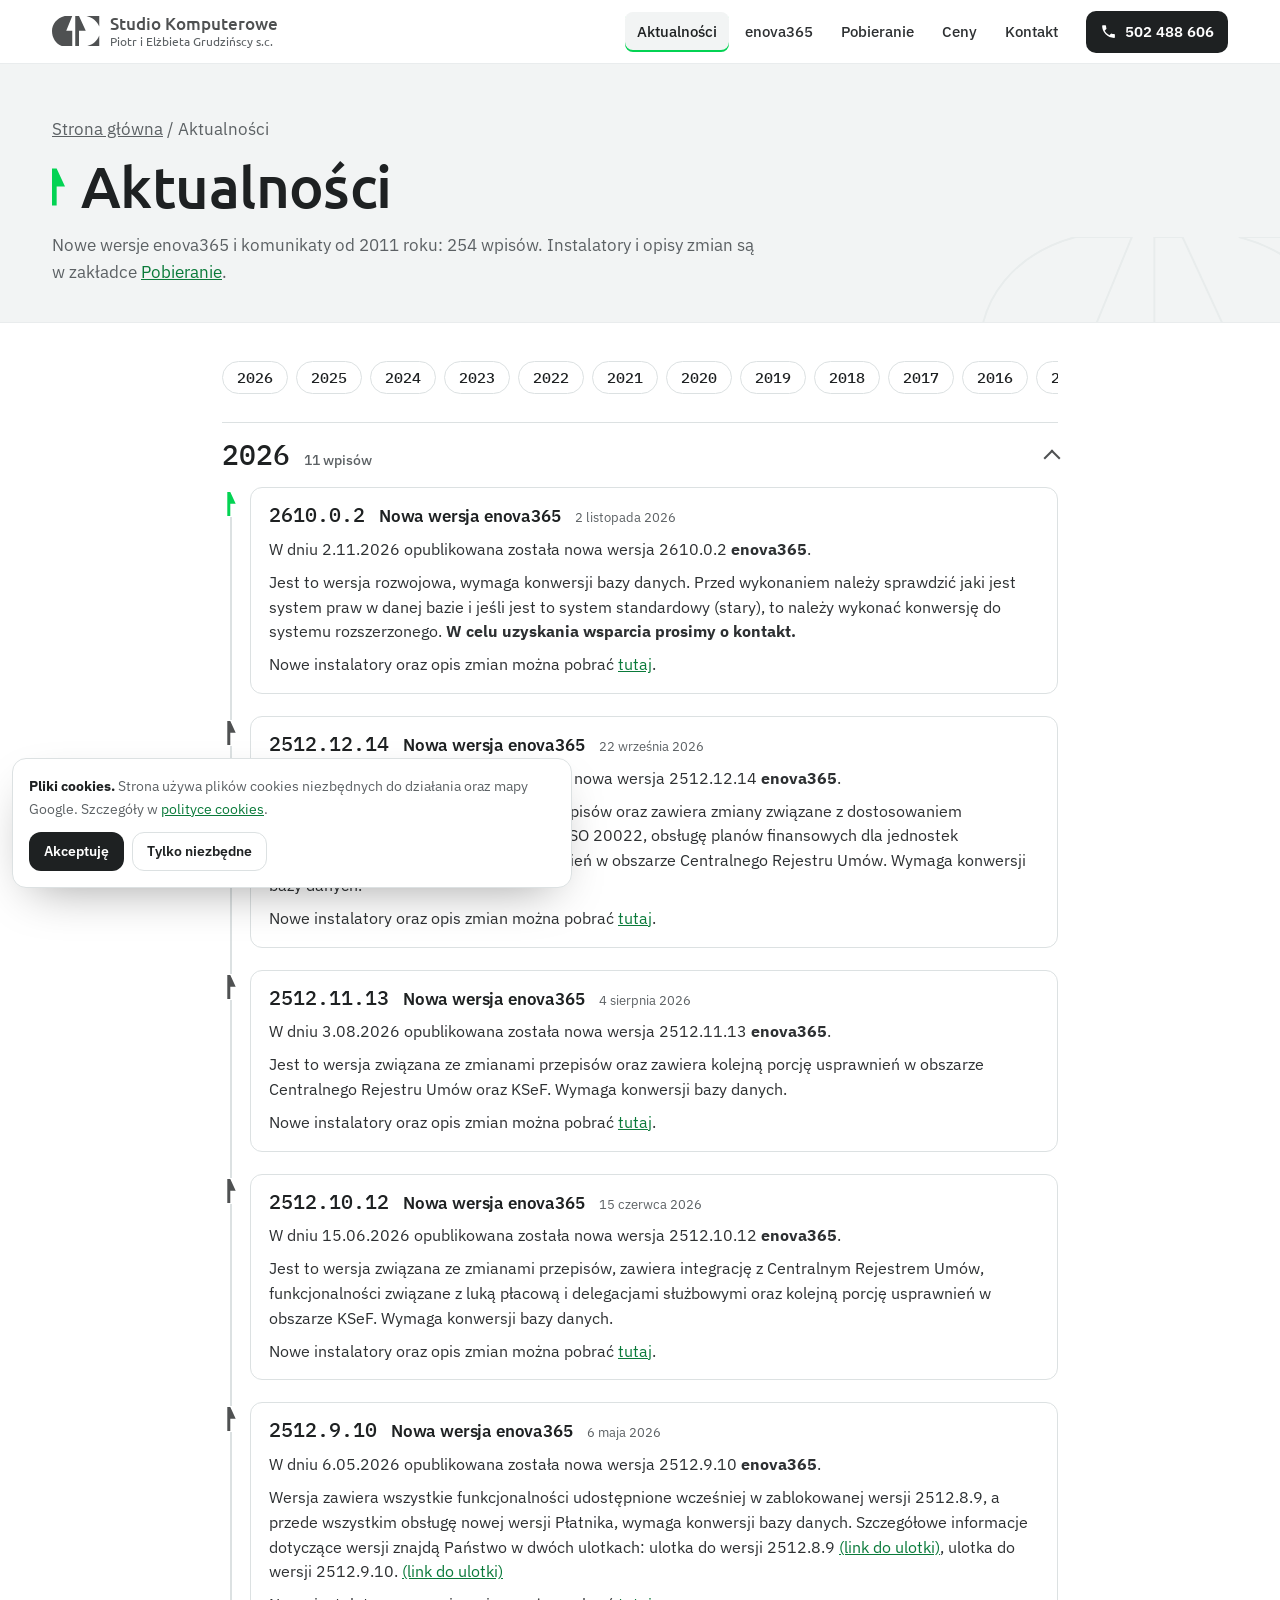
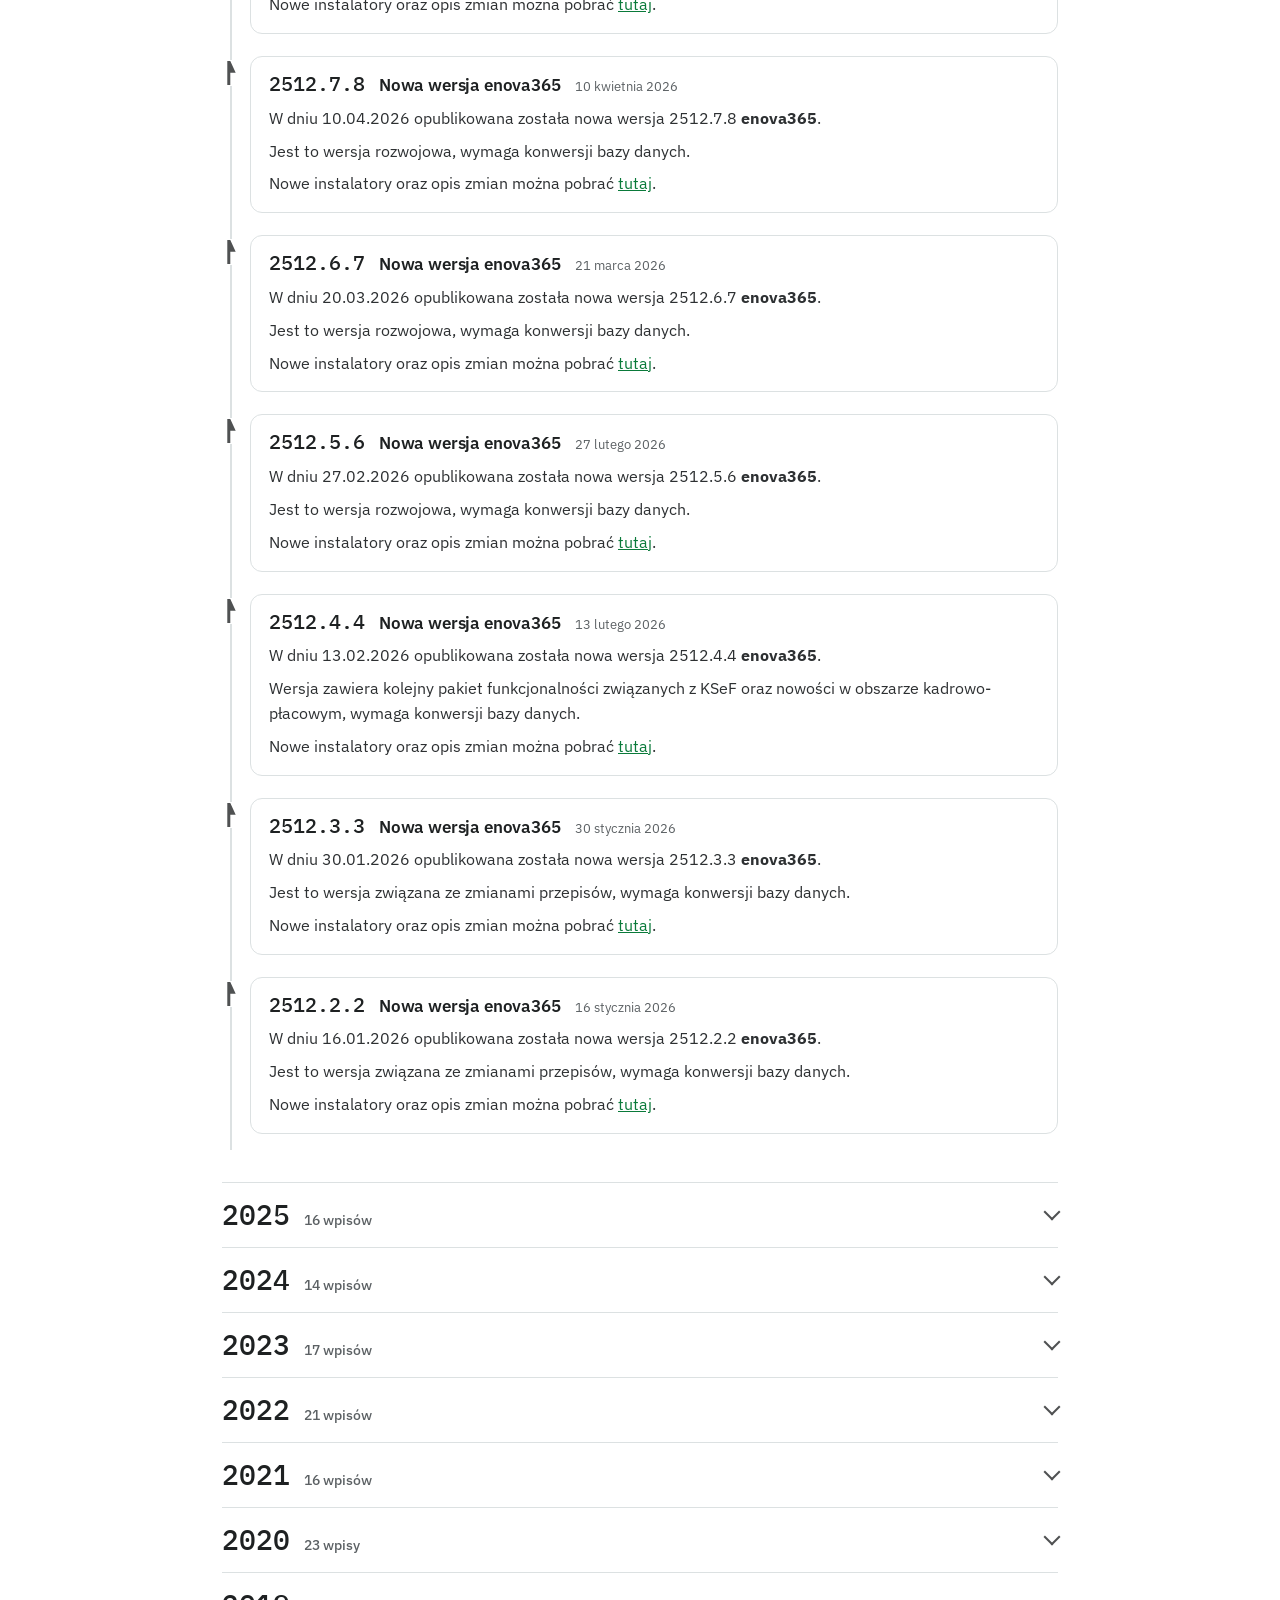
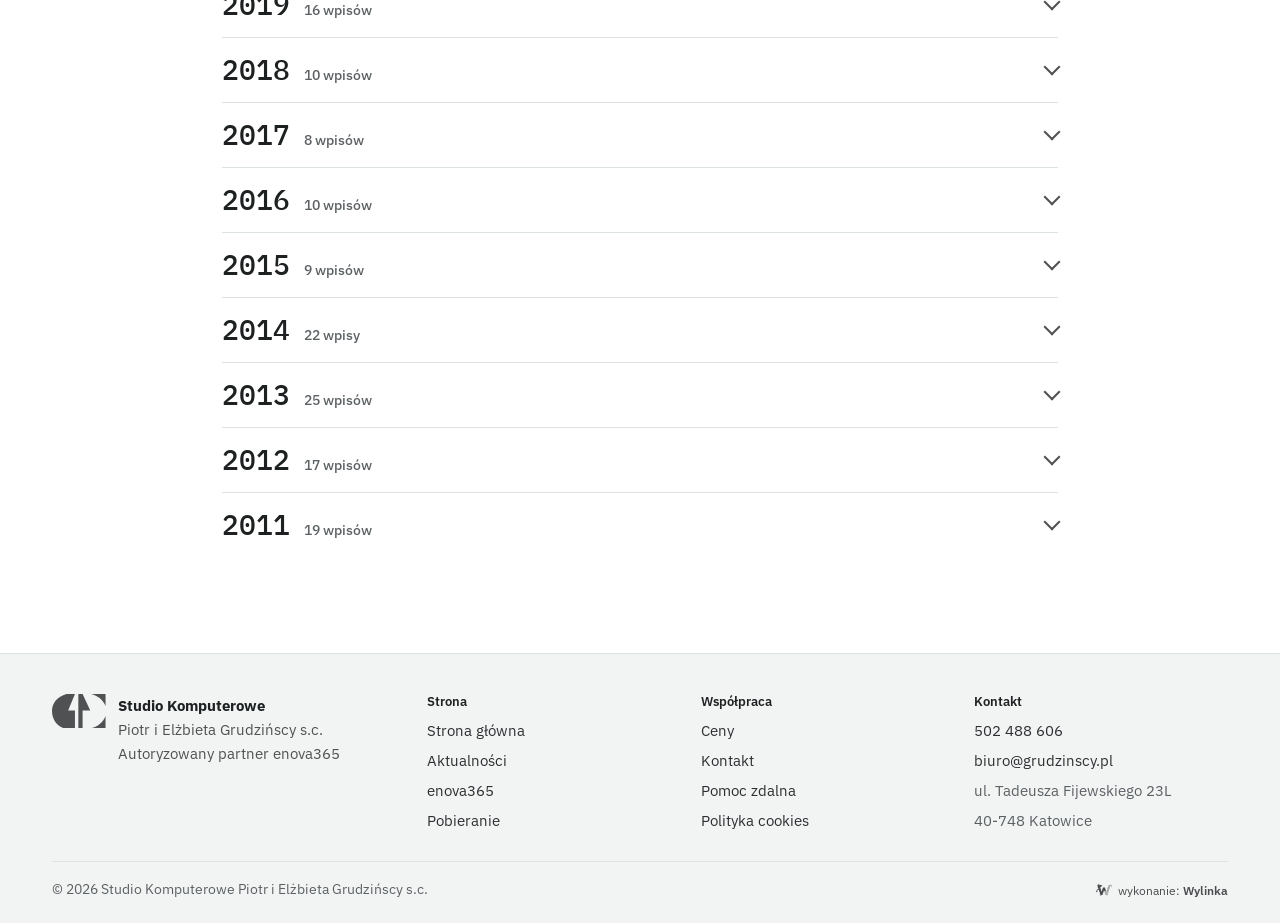
==== aktualnosci/index.html @ de2759ba "Podglad koncepcji strony grudzinscy.pl" ====
<!doctype html>
<html lang="pl">
<head>
<meta charset="utf-8">
<meta name="viewport" content="width=device-width,initial-scale=1,viewport-fit=cover">
<meta name="robots" content="noindex,nofollow">
<title>Aktualności - nowe wersje enova365 | Studio Komputerowe Grudzińscy</title>
<meta name="description" content="Informacje o nowych wersjach enova365 publikowane przez autoryzowanego partnera enova w Katowicach.">
<meta name="theme-color" content="#FFFFFF">
<link rel="icon" href="../assets/favicon.svg" type="image/svg+xml">
<link rel="preconnect" href="https://fonts.googleapis.com">
<link rel="preconnect" href="https://fonts.gstatic.com" crossorigin>
<link href="https://fonts.googleapis.com/css2?family=IBM+Plex+Mono:wght@500&family=IBM+Plex+Sans:wght@400;500;600&family=Ubuntu:wght@400;500&display=swap" rel="stylesheet">
<link rel="stylesheet" href="../assets/style.css">
<style>
.wylinka-badge{display:inline-flex;align-items:center;gap:.4em;color:inherit;text-decoration:none;font-size:.875em;line-height:1;opacity:.85}
.wylinka-badge:hover,.wylinka-badge:focus-visible{opacity:1}
.wylinka-badge:focus-visible{outline:2px solid currentColor;outline-offset:3px;border-radius:2px}
.wylinka-badge svg{width:18px;height:18px;flex:none;overflow:visible}
.wylinka-badge b{font-weight:600}
.wylinka-badge .wy-old{opacity:.45;transform-origin:40px 30px;transition:transform .32s cubic-bezier(.3,.7,.4,1),opacity .32s ease-out}
.wylinka-badge .wy-pod{opacity:0;transition:opacity .2s ease-out .08s}
.wylinka-badge:hover .wy-old,.wylinka-badge:focus-visible .wy-old{transform:translate(9px,7px) rotate(9deg);opacity:0}
.wylinka-badge:hover .wy-pod,.wylinka-badge:focus-visible .wy-pod{opacity:1}
@media (prefers-reduced-motion:reduce){.wylinka-badge .wy-old,.wylinka-badge .wy-pod{transition:none}.wylinka-badge:hover .wy-old,.wylinka-badge:focus-visible .wy-old{transform:none;opacity:.45}.wylinka-badge:hover .wy-pod,.wylinka-badge:focus-visible .wy-pod{opacity:0}}
</style>
</head>
<body>
<a class="skip" href="#tresc">Przejdź do treści</a>
<header class="top">
  <div class="wrap top-in">
    <a class="brand" href="../" aria-label="Studio Komputerowe Grudzińscy - strona główna"><svg class="emb" viewBox="0 0 64 40" aria-hidden="true"><path d="M17 0H27L19 19.5H27V40H13C5 37 0 29 0 20C0 11 6 3 17 0Z"/><path d="M31 0H36L45 19.5H36V40H31Z"/><path d="M46 0H63V14C60 7 54 2 46 0Z"/><path d="M63 26V40H47C55 38 60 33 63 26Z"/></svg><span class="brand-t"><b>Studio Komputerowe</b><span>Piotr i Elżbieta Grudzińscy s.c.</span></span></a>
    <nav class="nav" id="nav" aria-label="Menu główne">
      <ul><li><a href="../aktualnosci/" aria-current="page">Aktualności</a></li><li><a href="../enova365/">enova365</a></li><li><a href="../pobieranie/">Pobieranie</a></li><li><a href="../ceny/">Ceny</a></li><li><a href="../kontakt/">Kontakt</a></li></ul>
      <div class="nav-foot"><a class="btn btn-pri" href="tel:+48502488606"><svg viewBox="0 0 24 24" aria-hidden="true"><path fill="currentColor" d="M6.6 10.8a15.1 15.1 0 0 0 6.6 6.6l2.2-2.2c.3-.3.7-.4 1-.2 1.1.4 2.3.6 3.6.6.6 0 1 .4 1 1V20c0 .6-.4 1-1 1A17 17 0 0 1 3 4c0-.6.4-1 1-1h3.5c.6 0 1 .4 1 1 0 1.3.2 2.5.6 3.6.1.3 0 .7-.2 1l-2.3 2.2z"/></svg><span>Zadzwoń: 502 488 606</span></a><a href="mailto:biuro@grudzinscy.pl">biuro@grudzinscy.pl</a><span>ul. Tadeusza Fijewskiego 23L, 40-748 Katowice</span></div>
    </nav>
    <a class="top-tel" href="tel:+48502488606" aria-label="Zadzwoń: 502 488 606"><svg viewBox="0 0 24 24" aria-hidden="true"><path fill="currentColor" d="M6.6 10.8a15.1 15.1 0 0 0 6.6 6.6l2.2-2.2c.3-.3.7-.4 1-.2 1.1.4 2.3.6 3.6.6.6 0 1 .4 1 1V20c0 .6-.4 1-1 1A17 17 0 0 1 3 4c0-.6.4-1 1-1h3.5c.6 0 1 .4 1 1 0 1.3.2 2.5.6 3.6.1.3 0 .7-.2 1l-2.3 2.2z"/></svg><span>502 488 606</span></a>
    <button class="burger" type="button" aria-label="Menu" aria-expanded="false" aria-controls="nav"><span></span></button>
  </div>
</header>
<main id="tresc">

<section class="ph"><svg class="hero-bg" viewBox="0 0 64 40" aria-hidden="true"><path d="M17 0H27L19 19.5H27V40H13C5 37 0 29 0 20C0 11 6 3 17 0Z"/><path d="M31 0H36L45 19.5H36V40H31Z"/><path d="M46 0H63V14C60 7 54 2 46 0Z"/><path d="M63 26V40H47C55 38 60 33 63 26Z"/></svg><div class="wrap ph-in"><p class="crumbs"><a href="../">Strona główna</a> / Aktualności</p><h1><svg class="mark" viewBox="0 0 14 40" aria-hidden="true"><path d="M0 0H5L14 19.5H5V40H0Z"/></svg>Aktualności</h1><p>Nowe wersje enova365 i komunikaty od 2011 roku: 254 wpisów. Instalatory i opisy zmian są w zakładce <a href="../pobieranie/">Pobieranie</a>.</p></div></section>
<section class="sec" style="padding-top:36px"><div class="wrap" style="max-width:900px">
<nav class="years" aria-label="Lata"><a href="#rok-2026">2026</a><a href="#rok-2025">2025</a><a href="#rok-2024">2024</a><a href="#rok-2023">2023</a><a href="#rok-2022">2022</a><a href="#rok-2021">2021</a><a href="#rok-2020">2020</a><a href="#rok-2019">2019</a><a href="#rok-2018">2018</a><a href="#rok-2017">2017</a><a href="#rok-2016">2016</a><a href="#rok-2015">2015</a><a href="#rok-2014">2014</a><a href="#rok-2013">2013</a><a href="#rok-2012">2012</a><a href="#rok-2011">2011</a></nav>
<details class="yr" id="rok-2026" open><summary><span>2026 <small>11 wpisów</small></span></summary><ol class="rail"><li><span class="node"><svg viewBox="0 0 14 40" aria-hidden="true"><path d="M0 0H5L14 19.5H5V40H0Z"/></svg></span><article class="post"><div class="post-h"><span class=pv>2610.0.2</span><h3>Nowa wersja enova365</h3><time datetime="2026-11-02">2 listopada 2026</time></div><div class="post-b"><p>W dniu 2.11.2026 opublikowana została nowa wersja 2610.0.2 <strong>enova365</strong>.</p>
<p>Jest to wersja rozwojowa, wymaga konwersji bazy danych. Przed wykonaniem należy sprawdzić jaki jest system praw w danej bazie i jeśli jest to system standardowy (stary), to należy wykonać konwersję do systemu rozszerzonego. <strong>W celu uzyskania wsparcia prosimy o kontakt.</strong> </p>

<p>Nowe instalatory oraz opis zmian można pobrać <a href="https://grudzinscy.pl/index.php/pobieranie" rel="noopener" target="_blank">tutaj</a>.</p></div></article></li><li><span class="node"><svg viewBox="0 0 14 40" aria-hidden="true"><path d="M0 0H5L14 19.5H5V40H0Z"/></svg></span><article class="post"><div class="post-h"><span class=pv>2512.12.14</span><h3>Nowa wersja enova365</h3><time datetime="2026-09-22">22 września 2026</time></div><div class="post-b"><p>W dniu 22.09.2026 opublikowana została nowa wersja 2512.12.14 <strong>enova365</strong>.</p>
<p>Jest to wersja związana ze zmianami przepisów oraz zawiera zmiany związane z dostosowaniem bankowości elektronicznej do standardu ISO 20022, obsługę planów finansowych dla jednostek budżetowych oraz kolejną porcję usprawnień w obszarze Centralnego Rejestru Umów. Wymaga konwersji bazy danych.</p>

<p>Nowe instalatory oraz opis zmian można pobrać <a href="https://grudzinscy.pl/index.php/pobieranie" rel="noopener" target="_blank">tutaj</a>.</p></div></article></li><li><span class="node"><svg viewBox="0 0 14 40" aria-hidden="true"><path d="M0 0H5L14 19.5H5V40H0Z"/></svg></span><article class="post"><div class="post-h"><span class=pv>2512.11.13</span><h3>Nowa wersja enova365</h3><time datetime="2026-08-04">4 sierpnia 2026</time></div><div class="post-b"><p>W dniu 3.08.2026 opublikowana została nowa wersja 2512.11.13 <strong>enova365</strong>.</p>
<p>Jest to wersja związana ze zmianami przepisów oraz zawiera kolejną porcję usprawnień w obszarze Centralnego Rejestru Umów oraz KSeF. Wymaga konwersji bazy danych.</p>

<p>Nowe instalatory oraz opis zmian można pobrać <a href="https://grudzinscy.pl/index.php/pobieranie" rel="noopener" target="_blank">tutaj</a>.</p></div></article></li><li><span class="node"><svg viewBox="0 0 14 40" aria-hidden="true"><path d="M0 0H5L14 19.5H5V40H0Z"/></svg></span><article class="post"><div class="post-h"><span class=pv>2512.10.12</span><h3>Nowa wersja enova365</h3><time datetime="2026-06-15">15 czerwca 2026</time></div><div class="post-b"><p>W dniu 15.06.2026 opublikowana została nowa wersja 2512.10.12 <strong>enova365</strong>.</p>
<p>Jest to wersja związana ze zmianami przepisów, zawiera integrację z Centralnym Rejestrem Umów, funkcjonalności związane z luką płacową i delegacjami służbowymi oraz kolejną porcję usprawnień w obszarze KSeF. 
Wymaga konwersji bazy danych.</p>

<p>Nowe instalatory oraz opis zmian można pobrać <a href="https://grudzinscy.pl/index.php/pobieranie" rel="noopener" target="_blank">tutaj</a>.</p></div></article></li><li><span class="node"><svg viewBox="0 0 14 40" aria-hidden="true"><path d="M0 0H5L14 19.5H5V40H0Z"/></svg></span><article class="post"><div class="post-h"><span class=pv>2512.9.10</span><h3>Nowa wersja enova365</h3><time datetime="2026-05-06">6 maja 2026</time></div><div class="post-b"><p>W dniu 6.05.2026 opublikowana została nowa wersja 2512.9.10 <strong>enova365</strong>.</p>
<p>Wersja zawiera wszystkie funkcjonalności udostępnione wcześniej w zablokowanej wersji 2512.8.9, a przede wszystkim obsługę nowej wersji Płatnika, wymaga konwersji bazy danych. Szczegółowe informacje dotyczące wersji znajdą Państwo w dwóch ulotkach: ulotka do wersji 2512.8.9 <a href="https://download.enova.pl/ulotka/net/2512/8.9/index.html" rel="noopener" target="_blank"> (link do ulotki)</a>, ulotka do wersji 2512.9.10. <a href="https://download.enova.pl/ulotka/net/2512/9.10/index.html" rel="noopener" target="_blank">(link do ulotki) </a></p>

<p>Nowe instalatory oraz opis zmian można pobrać <a href="https://grudzinscy.pl/index.php/pobieranie" rel="noopener" target="_blank">tutaj</a>.</p></div></article></li><li><span class="node"><svg viewBox="0 0 14 40" aria-hidden="true"><path d="M0 0H5L14 19.5H5V40H0Z"/></svg></span><article class="post"><div class="post-h"><span class=pv>2512.7.8</span><h3>Nowa wersja enova365</h3><time datetime="2026-04-10">10 kwietnia 2026</time></div><div class="post-b"><p>W dniu 10.04.2026 opublikowana została nowa wersja 2512.7.8 <strong>enova365</strong>.</p>
<p>Jest to wersja rozwojowa, wymaga konwersji bazy danych.</p>

<p>Nowe instalatory oraz opis zmian można pobrać <a href="https://grudzinscy.pl/index.php/pobieranie" rel="noopener" target="_blank">tutaj</a>.</p></div></article></li><li><span class="node"><svg viewBox="0 0 14 40" aria-hidden="true"><path d="M0 0H5L14 19.5H5V40H0Z"/></svg></span><article class="post"><div class="post-h"><span class=pv>2512.6.7</span><h3>Nowa wersja enova365</h3><time datetime="2026-03-21">21 marca 2026</time></div><div class="post-b"><p>W dniu 20.03.2026 opublikowana została nowa wersja 2512.6.7 <strong>enova365</strong>.</p>
<p>Jest to wersja rozwojowa, wymaga konwersji bazy danych.</p>

<p>Nowe instalatory oraz opis zmian można pobrać <a href="https://grudzinscy.pl/index.php/pobieranie" rel="noopener" target="_blank">tutaj</a>.</p></div></article></li><li><span class="node"><svg viewBox="0 0 14 40" aria-hidden="true"><path d="M0 0H5L14 19.5H5V40H0Z"/></svg></span><article class="post"><div class="post-h"><span class=pv>2512.5.6</span><h3>Nowa wersja enova365</h3><time datetime="2026-02-27">27 lutego 2026</time></div><div class="post-b"><p>W dniu 27.02.2026 opublikowana została nowa wersja 2512.5.6 <strong>enova365</strong>.</p>
<p>Jest to wersja rozwojowa, wymaga konwersji bazy danych.</p>

<p>Nowe instalatory oraz opis zmian można pobrać <a href="https://grudzinscy.pl/index.php/pobieranie" rel="noopener" target="_blank">tutaj</a>.</p></div></article></li><li><span class="node"><svg viewBox="0 0 14 40" aria-hidden="true"><path d="M0 0H5L14 19.5H5V40H0Z"/></svg></span><article class="post"><div class="post-h"><span class=pv>2512.4.4</span><h3>Nowa wersja enova365</h3><time datetime="2026-02-13">13 lutego 2026</time></div><div class="post-b"><p>W dniu 13.02.2026 opublikowana została nowa wersja 2512.4.4 <strong>enova365</strong>.</p>
<p>Wersja zawiera kolejny pakiet funkcjonalności związanych z KSeF oraz nowości w obszarze kadrowo-płacowym, wymaga konwersji bazy danych.</p>

<p>Nowe instalatory oraz opis zmian można pobrać <a href="https://grudzinscy.pl/index.php/pobieranie" rel="noopener" target="_blank">tutaj</a>.</p></div></article></li><li><span class="node"><svg viewBox="0 0 14 40" aria-hidden="true"><path d="M0 0H5L14 19.5H5V40H0Z"/></svg></span><article class="post"><div class="post-h"><span class=pv>2512.3.3</span><h3>Nowa wersja enova365</h3><time datetime="2026-01-30">30 stycznia 2026</time></div><div class="post-b"><p>W dniu 30.01.2026 opublikowana została nowa wersja 2512.3.3 <strong>enova365</strong>.</p>
<p>Jest to wersja związana ze zmianami przepisów, wymaga konwersji bazy danych.</p>

<p>Nowe instalatory oraz opis zmian można pobrać <a href="https://grudzinscy.pl/index.php/pobieranie" rel="noopener" target="_blank">tutaj</a>.</p></div></article></li><li><span class="node"><svg viewBox="0 0 14 40" aria-hidden="true"><path d="M0 0H5L14 19.5H5V40H0Z"/></svg></span><article class="post"><div class="post-h"><span class=pv>2512.2.2</span><h3>Nowa wersja enova365</h3><time datetime="2026-01-16">16 stycznia 2026</time></div><div class="post-b"><p>W dniu 16.01.2026 opublikowana została nowa wersja 2512.2.2 <strong>enova365</strong>.</p>
<p>Jest to wersja związana ze zmianami przepisów, wymaga konwersji bazy danych.</p>

<p>Nowe instalatory oraz opis zmian można pobrać <a href="https://grudzinscy.pl/index.php/pobieranie" rel="noopener" target="_blank">tutaj</a>.</p></div></article></li></ol></details><details class="yr" id="rok-2025"><summary><span>2025 <small>16 wpisów</small></span></summary><ol class="rail"><li><span class="node"><svg viewBox="0 0 14 40" aria-hidden="true"><path d="M0 0H5L14 19.5H5V40H0Z"/></svg></span><article class="post"><div class="post-h"><span class=pv>2512.1.1</span><h3>Nowa wersja enova365</h3><time datetime="2025-12-30">30 grudnia 2025</time></div><div class="post-b"><p>W dniu 29.12.2025 opublikowana została nowa wersja 2512.1.1 <strong>enova365</strong>.</p>
<p>Jest to wersja związana ze zmianami przepisów, wymaga konwersji bazy danych.</p>

<p>Nowe instalatory oraz opis zmian można pobrać <a href="https://grudzinscy.pl/index.php/pobieranie" rel="noopener" target="_blank">tutaj</a>.</p></div></article></li><li><span class="node"><svg viewBox="0 0 14 40" aria-hidden="true"><path d="M0 0H5L14 19.5H5V40H0Z"/></svg></span><article class="post"><div class="post-h"><span class=pv>2512.0.0</span><h3>Nowa wersja enova365</h3><time datetime="2025-12-12">12 grudnia 2025</time></div><div class="post-b"><p>W dniu 12.12.2025 opublikowana została nowa wersja 2512.0.0 <strong>enova365</strong>.</p>
<p>Jest to wersja związana ze zmianami przepisów, wymaga konwersji bazy danych.</p>

<p>Nowe instalatory oraz opis zmian można pobrać <a href="https://grudzinscy.pl/index.php/pobieranie" rel="noopener" target="_blank">tutaj</a>.</p></div></article></li><li><span class="node"><svg viewBox="0 0 14 40" aria-hidden="true"><path d="M0 0H5L14 19.5H5V40H0Z"/></svg></span><article class="post"><div class="post-h"><span class=pv>2510.2.2</span><h3>Nowa wersja enova365</h3><time datetime="2025-11-28">28 listopada 2025</time></div><div class="post-b"><p>W dniu 28.11.2025 opublikowana została nowa wersja 2510.2.2 <strong>enova365</strong>.</p>
<p>Jest to wersja rozwojowa, wymaga konwersji bazy danych.</p>

<p>Nowe instalatory oraz opis zmian można pobrać <a href="https://grudzinscy.pl/index.php/pobieranie" rel="noopener" target="_blank">tutaj</a>.</p></div></article></li><li><span class="node"><svg viewBox="0 0 14 40" aria-hidden="true"><path d="M0 0H5L14 19.5H5V40H0Z"/></svg></span><article class="post"><div class="post-h"><span class=pv>2510.1.1</span><h3>Nowa wersja enova365</h3><time datetime="2025-11-01">1 listopada 2025</time></div><div class="post-b"><p>W dniu 31.10.2025 opublikowana została nowa wersja 2510.1.1 <strong>enova365</strong>.</p>
<p>Jest to wersja rozwojowa, wymaga konwersji bazy danych.</p>

<p>Nowe instalatory oraz opis zmian można pobrać <a href="https://grudzinscy.pl/index.php/pobieranie" rel="noopener" target="_blank">tutaj</a>.</p></div></article></li><li><span class="node"><svg viewBox="0 0 14 40" aria-hidden="true"><path d="M0 0H5L14 19.5H5V40H0Z"/></svg></span><article class="post"><div class="post-h"><span class=pv>2506.3.5</span><h3>Nowa wersja enova365</h3><time datetime="2025-09-26">26 września 2025</time></div><div class="post-b"><p>W dniu 26.09.2025 opublikowana została nowa wersja 2506.3.5 <strong>enova365</strong>.</p>
<p>Jest to wersja rozwojowa, wymaga konwersji bazy danych.</p>

<p>Nowe instalatory oraz opis zmian można pobrać <a href="https://grudzinscy.pl/index.php/pobieranie" rel="noopener" target="_blank">tutaj</a>.</p></div></article></li><li><span class="node"><svg viewBox="0 0 14 40" aria-hidden="true"><path d="M0 0H5L14 19.5H5V40H0Z"/></svg></span><article class="post"><div class="post-h"><span class=pv>2506.2.4</span><h3>Nowa wersja enova365</h3><time datetime="2025-09-05">5 września 2025</time></div><div class="post-b"><p>W dniu 5.09.2025 opublikowana została nowa wersja 2506.2.4 <strong>enova365</strong>.</p>
<p>Jest to wersja rozwojowa, wymaga konwersji bazy danych.</p>

<p>Nowe instalatory oraz opis zmian można pobrać <a href="https://grudzinscy.pl/index.php/pobieranie" rel="noopener" target="_blank">tutaj</a>.</p></div></article></li><li><span class="node"><svg viewBox="0 0 14 40" aria-hidden="true"><path d="M0 0H5L14 19.5H5V40H0Z"/></svg></span><article class="post"><div class="post-h"><span class=pv>2506.1.1</span><h3>Nowa wersja enova365</h3><time datetime="2025-07-19">19 lipca 2025</time></div><div class="post-b"><p>W dniu 18.07.2025 opublikowana została nowa wersja 2506.1.1 <strong>enova365</strong>.</p>
<p>Jest to wersja rozwojowa, wymaga konwersji bazy danych.</p>



<p>Nowe instalatory oraz opis zmian można pobrać <a href="https://grudzinscy.pl/index.php/pobieranie" rel="noopener" target="_blank">tutaj</a>.</p></div></article></li><li><span class="node"><svg viewBox="0 0 14 40" aria-hidden="true"><path d="M0 0H5L14 19.5H5V40H0Z"/></svg></span><article class="post"><div class="post-h"><span class=pv>2504.3.6</span><h3>Nowa wersja enova365</h3><time datetime="2025-07-16">16 lipca 2025</time></div><div class="post-b"><p>W dniu 16.07.2025 opublikowana została nowa wersja 2504.3.6 <strong>enova365</strong>.</p>

<p>Uwaga: Zgodnie z komunikatem Ministerstwa Finansów od 18.07.2025 r. obowiązkowe będzie korzystanie z nowych certyfikatów klucza publicznego wykorzystywanych do szyfrowania klucza szyfrującego w procesie przesyłania plików JPK. Brak aktualizacji certyfikatów uniemożliwi wysyłkę plików JPK po tym terminie.</p>

<p>Wersja zawiera aktualizację wymaganych certyfikatów. Wersja nie wymaga konwersji bazy danych</p>



<p>Nowe instalatory oraz opis zmian można pobrać <a href="https://grudzinscy.pl/index.php/pobieranie" rel="noopener" target="_blank">tutaj</a>.</p></div></article></li><li><span class="node"><svg viewBox="0 0 14 40" aria-hidden="true"><path d="M0 0H5L14 19.5H5V40H0Z"/></svg></span><article class="post"><div class="post-h"><span class=pv>2504.3.5</span><h3>Nowa wersja enova365</h3><time datetime="2025-06-06">6 czerwca 2025</time></div><div class="post-b"><p>W dniu 6.06.2025 opublikowana została nowa wersja 2504.3.5 <strong>enova365</strong>.</p>
<p>Jest to wersja rozwojowa, wymaga konwersji bazy danych.</p>



<p>Nowe instalatory oraz opis zmian można pobrać <a href="https://grudzinscy.pl/index.php/pobieranie" rel="noopener" target="_blank">tutaj</a>.</p></div></article></li><li><span class="node"><svg viewBox="0 0 14 40" aria-hidden="true"><path d="M0 0H5L14 19.5H5V40H0Z"/></svg></span><article class="post"><div class="post-h"><span class=pv>2504.2.2</span><h3>Nowa wersja enova365</h3><time datetime="2025-04-25">25 kwietnia 2025</time></div><div class="post-b"><p>W dniu 25.04.2025 opublikowana została nowa wersja 2504.2.2 <strong>enova365</strong>.</p>
<p>Jest to wersja rozwojowa, wymaga konwersji bazy danych.</p>



<p>Nowe instalatory oraz opis zmian można pobrać <a href="https://grudzinscy.pl/index.php/pobieranie" rel="noopener" target="_blank">tutaj</a>.</p></div></article></li><li><span class="node"><svg viewBox="0 0 14 40" aria-hidden="true"><path d="M0 0H5L14 19.5H5V40H0Z"/></svg></span><article class="post"><div class="post-h"><span class=pv>2504.1.1</span><h3>Nowa wersja enova365</h3><time datetime="2025-04-11">11 kwietnia 2025</time></div><div class="post-b"><p>W dniu 11.04.2025 opublikowana została nowa wersja 2504.1.1 <strong>enova365</strong>.</p>
<p>Jest to wersja rozwojowa, wymaga konwersji bazy danych.</p>
Uwaga: nowa forma ulotki. Dzięki nowemu interfejsowi opis zmian jest bardziej czytelny i intuicyjny w obsłudze.


<p>Nowe instalatory oraz opis zmian można pobrać <a href="https://grudzinscy.pl/index.php/pobieranie" rel="noopener" target="_blank">tutaj</a>.</p></div></article></li><li><span class="node"><svg viewBox="0 0 14 40" aria-hidden="true"><path d="M0 0H5L14 19.5H5V40H0Z"/></svg></span><article class="post"><div class="post-h"><span class=pv>2412.4.6</span><h3>Nowa wersja enova365</h3><time datetime="2025-03-15">15 marca 2025</time></div><div class="post-b"><p>W dniu 14.03.2025 opublikowana została nowa wersja 2412.4.6 <strong>enova365</strong>.</p>
<p>Jest to wersja związana ze zmianami w przepisach, wymaga konwersji bazy danych.</p>

<p>Nowe instalatory oraz opis zmian można pobrać <a href="https://grudzinscy.pl/index.php/pobieranie" rel="noopener" target="_blank">tutaj</a>.</p></div></article></li><li><span class="node"><svg viewBox="0 0 14 40" aria-hidden="true"><path d="M0 0H5L14 19.5H5V40H0Z"/></svg></span><article class="post"><div class="post-h"><span class=pv>2412.3.5</span><h3>Nowa wersja enova365</h3><time datetime="2025-03-04">4 marca 2025</time></div><div class="post-b"><p>W dniu 28.02.2025 opublikowana została nowa wersja 2412.3.5 <strong>enova365</strong>.</p>
<p>Jest to wersja rozwojowa lecz nie wymaga konwersji bazy danych.</p>

<p>Nowe instalatory oraz opis zmian można pobrać <a href="https://grudzinscy.pl/index.php/pobieranie" rel="noopener" target="_blank">tutaj</a>.</p></div></article></li><li><span class="node"><svg viewBox="0 0 14 40" aria-hidden="true"><path d="M0 0H5L14 19.5H5V40H0Z"/></svg></span><article class="post"><div class="post-h"><span class=pv>2412.3.4</span><h3>Nowa wersja enova365</h3><time datetime="2025-02-14">14 lutego 2025</time></div><div class="post-b"><p>W dniu 17.02.2025 opublikowana została nowa wersja 2412.3.4 <strong>enova365</strong>.</p>
<p>Jest to wersja związana ze zmianami w przepisach, wymaga konwersji bazy danych.</p>

<p>Nowe instalatory oraz opis zmian można pobrać <a href="https://grudzinscy.pl/index.php/pobieranie" rel="noopener" target="_blank">tutaj</a>.</p></div></article></li><li><span class="node"><svg viewBox="0 0 14 40" aria-hidden="true"><path d="M0 0H5L14 19.5H5V40H0Z"/></svg></span><article class="post"><div class="post-h"><span class=pv>2412.2.2</span><h3>Nowa wersja enova365</h3><time datetime="2025-01-17">17 stycznia 2025</time></div><div class="post-b"><p>W dniu 17.01.2025 opublikowana została nowa wersja 2412.2.2 <strong>enova365</strong>.</p>
<p>Jest to wersja związana ze zmianami w przepisach, wymaga konwersji bazy danych.</p>

<p>Nowe instalatory oraz opis zmian można pobrać <a href="https://grudzinscy.pl/index.php/pobieranie" rel="noopener" target="_blank">tutaj</a>.</p></div></article></li><li><span class="node"><svg viewBox="0 0 14 40" aria-hidden="true"><path d="M0 0H5L14 19.5H5V40H0Z"/></svg></span><article class="post"><div class="post-h"><span class=pv>2412.1.1</span><h3>Nowa wersja enova365</h3><time datetime="2025-01-03">3 stycznia 2025</time></div><div class="post-b"><p>W dniu 3.01.2025 opublikowana została nowa wersja 2412.1.1 <strong>enova365</strong>.</p>
<p>Jest to wersja związana ze zmianami w przepisach, wymaga konwersji bazy danych.</p>

<p>Nowe instalatory oraz opis zmian można pobrać <a href="https://grudzinscy.pl/index.php/pobieranie" rel="noopener" target="_blank">tutaj</a>.</p></div></article></li></ol></details><details class="yr" id="rok-2024"><summary><span>2024 <small>14 wpisów</small></span></summary><ol class="rail"><li><span class="node"><svg viewBox="0 0 14 40" aria-hidden="true"><path d="M0 0H5L14 19.5H5V40H0Z"/></svg></span><article class="post"><div class="post-h"><span class=pv>2412.0.0</span><h3>Nowa wersja enova365</h3><time datetime="2024-12-13">13 grudnia 2024</time></div><div class="post-b"><p>W dniu 13.12.2024 opublikowana została nowa wersja 2412.0.0 <strong>enova365</strong>.</p>
<p>Jest to wersja związana ze zmianami w przepisach, wymaga konwersji bazy danych.</p>

<p>Nowe instalatory oraz opis zmian można pobrać <a href="https://grudzinscy.pl/index.php/pobieranie" rel="noopener" target="_blank">tutaj</a>.</p></div></article></li><li><span class="node"><svg viewBox="0 0 14 40" aria-hidden="true"><path d="M0 0H5L14 19.5H5V40H0Z"/></svg></span><article class="post"><div class="post-h"><span class=pv>2410.2.3</span><h3>Nowa wersja enova365</h3><time datetime="2024-11-22">22 listopada 2024</time></div><div class="post-b"><p>W dniu 22.11.2024 opublikowana została nowa wersja 2410.2.3 <strong>enova365</strong>.</p>
<p>Jest to wersja związana ze zmianami w przepisach, wymaga konwersji bazy danych.</p>

<p>Nowe instalatory oraz opis zmian można pobrać <a href="https://grudzinscy.pl/index.php/pobieranie" rel="noopener" target="_blank">tutaj</a>.</p></div></article></li><li><span class="node"><svg viewBox="0 0 14 40" aria-hidden="true"><path d="M0 0H5L14 19.5H5V40H0Z"/></svg></span><article class="post"><div class="post-h"><span class=pv>2410.1.1</span><h3>Nowa wersja enova365</h3><time datetime="2024-10-25">25 października 2024</time></div><div class="post-b"><p>W dniu 25.10.2024 opublikowana została nowa wersja 2410.1.1 <strong>enova365</strong>.</p>
<p>Jest to wersja rozwojowa, wymaga konwersji bazy danych.</p>


<p>Nowe instalatory oraz opis zmian można pobrać <a href="https://grudzinscy.pl/index.php/pobieranie" rel="noopener" target="_blank">tutaj</a>.</p></div></article></li><li><span class="node"><svg viewBox="0 0 14 40" aria-hidden="true"><path d="M0 0H5L14 19.5H5V40H0Z"/></svg></span><article class="post"><div class="post-h"><span class=pv>2406.3.6</span><h3>Nowa wersja enova365</h3><time datetime="2024-09-20">20 września 2024</time></div><div class="post-b"><p>W dniu 20.09.2024 opublikowana została nowa wersja 2406.3.6 <strong>enova365</strong>.</p>
<p>Jest to wersja związana ze zmianami w przepisach, wymaga konwersji bazy danych.</p>

<p>Nowe instalatory oraz opis zmian można pobrać <a href="https://grudzinscy.pl/index.php/pobieranie" rel="noopener" target="_blank">tutaj</a>.</p></div></article></li><li><span class="node"><svg viewBox="0 0 14 40" aria-hidden="true"><path d="M0 0H5L14 19.5H5V40H0Z"/></svg></span><article class="post"><div class="post-h"><span class=pv>2406.2.4</span><h3>Nowa wersja enova365</h3><time datetime="2024-08-27">27 sierpnia 2024</time></div><div class="post-b"><p>W dniu 23.08.2024 opublikowana została nowa wersja 2406.2.4 <strong>enova365</strong>.</p>
<p>Jest to wersja rozwojowa, wymaga konwersji bazy danych.</p>
<p><strong>Wersja w technologii NET8.</strong></p>

<p>Nowe instalatory oraz opis zmian można pobrać <a href="https://grudzinscy.pl/index.php/pobieranie" rel="noopener" target="_blank">tutaj</a>.</p></div></article></li><li><span class="node"><svg viewBox="0 0 14 40" aria-hidden="true"><path d="M0 0H5L14 19.5H5V40H0Z"/></svg></span><article class="post"><div class="post-h"><span class=pv>2406.1.2</span><h3>Nowa wersja enova365</h3><time datetime="2024-07-26">26 lipca 2024</time></div><div class="post-b"><p>W dniu 26.07.2024 opublikowana została nowa wersja 2406.1.2 <strong>enova365</strong>.</p>
<p>Jest to wersja rozwojowa, wymaga konwersji bazy danych.</p>
<p><strong>Wersja w technologii NET8.</strong></p>

<p>Nowe instalatory oraz opis zmian można pobrać <a href="https://grudzinscy.pl/index.php/pobieranie" rel="noopener" target="_blank">tutaj</a>.</p></div></article></li><li><span class="node"><svg viewBox="0 0 14 40" aria-hidden="true"><path d="M0 0H5L14 19.5H5V40H0Z"/></svg></span><article class="post"><div class="post-h"><span class=pv>2406.0.0</span><h3>Nowa wersja enova365 w technologii NET8</h3><time datetime="2024-07-07">7 lipca 2024</time></div><div class="post-b"><p>W dniu 28.06.2024 opublikowana została nowa wersja 2406.0.0 <strong>enova365</strong>.</p>
<p>Jest to wersja rozwojowa, wymaga konwersji bazy danych.</p>
<p><strong>Wersja dostosowana jest do technologii NET8.</strong> Instalator sprawdza czy zainstalowany jest dodatek .NET8 Desktop Runtime i w przypadku jego braku proponuje przekierowanie na stronę, z której można pobrać ten komponent.</p>

<p>Nowe instalatory oraz opis zmian można pobrać <a href="https://grudzinscy.pl/index.php/pobieranie" rel="noopener" target="_blank">tutaj</a>.</p></div></article></li><li><span class="node"><svg viewBox="0 0 14 40" aria-hidden="true"><path d="M0 0H5L14 19.5H5V40H0Z"/></svg></span><article class="post"><div class="post-h"><span class=pv>2404.1.3</span><h3>Nowa wersja enova365</h3><time datetime="2024-06-07">7 czerwca 2024</time></div><div class="post-b"><p>W dniu 7.06.2024 opublikowana została nowa wersja 2404.1.3 <strong>enova365</strong>.</p>
<p>Jest to wersja rozwojowa, wymaga konwersji bazy danych.</p>
<p><strong>Wersja w technologii NET6.</strong></p>

<p>Nowe instalatory oraz opis zmian można pobrać <a href="https://grudzinscy.pl/index.php/pobieranie" rel="noopener" target="_blank">tutaj</a>.</p></div></article></li><li><span class="node"><svg viewBox="0 0 14 40" aria-hidden="true"><path d="M0 0H5L14 19.5H5V40H0Z"/></svg></span><article class="post"><div class="post-h"><span class=pv>2404.0.0</span><h3>Nowa wersja enova365 w technologii NET6 !!!</h3><time datetime="2024-04-22">22 kwietnia 2024</time></div><div class="post-b"><p>W dniu 22.04.2024 opublikowana została nowa wersja 2404.0.0 <strong>enova365</strong>.</p>
<p>Jest to wersja rozwojowa, wymaga konwersji bazy danych.</p>
<p><strong>Zgodnie z wcześniejszymi zapowiedziami, począwszy od tej wersji, wszystkie następne udostępniane będą wyłącznie w technologii NET6 lub wyższej.<br></strong></p>

<p>Nowe instalatory oraz opis zmian można pobrać <a href="https://grudzinscy.pl/index.php/pobieranie" rel="noopener" target="_blank">tutaj</a>.</p></div></article></li><li><span class="node"><svg viewBox="0 0 14 40" aria-hidden="true"><path d="M0 0H5L14 19.5H5V40H0Z"/></svg></span><article class="post"><div class="post-h"><h3>Nadchodzi wersja NET6 !!!</h3><time datetime="2024-04-21">21 kwietnia 2024</time></div><div class="post-b"><p>UWAGA!!! Wersja 2404.0.0, która ukaże się <strong>22.04.2024</strong>, będzie udostępniona <strong>wyłącznie</strong> w technologii NET6.  Wersja 2404 stanie się jedynie obowiązującą wersją. Instalacja będzie wymagała zainstalowania komponentów technologii NET6 w środowisku Windows. W razie wątpliwości prosimy o kontakt.</p></div></article></li><li><span class="node"><svg viewBox="0 0 14 40" aria-hidden="true"><path d="M0 0H5L14 19.5H5V40H0Z"/></svg></span><article class="post"><div class="post-h"><span class=pv>2401.3.7</span><h3>Nowa wersja enova365</h3><time datetime="2024-03-22">22 marca 2024</time></div><div class="post-b"><p>W dniu 22.03.2024 opublikowana została nowa wersja 2401.3.7 <strong>enova365</strong>.</p>
<p>Jest to wersja rozwojowa, wymaga konwersji bazy danych.</p>

<p>Nowe instalatory oraz opis zmian można pobrać <a href="https://grudzinscy.pl/index.php/pobieranie" rel="noopener" target="_blank">tutaj</a>.</p></div></article></li><li><span class="node"><svg viewBox="0 0 14 40" aria-hidden="true"><path d="M0 0H5L14 19.5H5V40H0Z"/></svg></span><article class="post"><div class="post-h"><span class=pv>2401.2.6</span><h3>Nowa wersja enova365</h3><time datetime="2024-03-01">1 marca 2024</time></div><div class="post-b"><p>W dniu 1.03.2024 opublikowana została nowa wersja 2401.2.6 <strong>enova365</strong>.</p>
<p>Jest to wersja związana ze zmianami w przepisach, wymaga konwersji bazy danych.</p>

<p>Nowe instalatory oraz opis zmian można pobrać <a href="https://grudzinscy.pl/index.php/pobieranie" rel="noopener" target="_blank">tutaj</a>.</p></div></article></li><li><span class="node"><svg viewBox="0 0 14 40" aria-hidden="true"><path d="M0 0H5L14 19.5H5V40H0Z"/></svg></span><article class="post"><div class="post-h"><span class=pv>2401.1.2</span><h3>Nowa wersja enova365</h3><time datetime="2024-01-26">26 stycznia 2024</time></div><div class="post-b"><p>W dniu 26.01.2024 opublikowana została nowa wersja 2401.1.2 <strong>enova365</strong>.</p>
<p>Jest to wersja związana ze zmianami w przepisach, wymaga konwersji bazy danych.</p>

<p>Nowe instalatory oraz opis zmian można pobrać <a href="https://grudzinscy.pl/index.php/pobieranie" rel="noopener" target="_blank">tutaj</a>.</p></div></article></li><li><span class="node"><svg viewBox="0 0 14 40" aria-hidden="true"><path d="M0 0H5L14 19.5H5V40H0Z"/></svg></span><article class="post"><div class="post-h"><span class=pv>2401.0.0</span><h3>Nowa wersja enova365</h3><time datetime="2024-01-05">5 stycznia 2024</time></div><div class="post-b"><p>W dniu 4.01.2024 opublikowana została nowa wersja 2401.0.0 <strong>enova365</strong>.</p>
<p>Jest to wersja związana ze zmianami w przepisach, dotyczy tylko użytkowników posiadających moduł Kadry Płace i działających jako zakłady pracy chronionej lub zatrudniający osoby niepełnosprawne. Wymaga konwersji bazy danych.</p>

<p>Nowe instalatory oraz opis zmian można pobrać <a href="https://grudzinscy.pl/index.php/pobieranie" rel="noopener" target="_blank">tutaj</a>.</p></div></article></li></ol></details><details class="yr" id="rok-2023"><summary><span>2023 <small>17 wpisów</small></span></summary><ol class="rail"><li><span class="node"><svg viewBox="0 0 14 40" aria-hidden="true"><path d="M0 0H5L14 19.5H5V40H0Z"/></svg></span><article class="post"><div class="post-h"><span class=pv>2310.2.3</span><h3>Nowa wersja enova365</h3><time datetime="2023-11-29">29 listopada 2023</time></div><div class="post-b"><p>W dniu 29.11.2023 opublikowana została nowa wersja 2310.2.3 <strong>enova365</strong>.</p>
<p>Jest to wersja rozwojowa, wymaga konwersji bazy danych.</p>

<p>Nowe instalatory oraz opis zmian można pobrać <a href="https://grudzinscy.pl/index.php/pobieranie" rel="noopener" target="_blank">tutaj</a>.</p></div></article></li><li><span class="node"><svg viewBox="0 0 14 40" aria-hidden="true"><path d="M0 0H5L14 19.5H5V40H0Z"/></svg></span><article class="post"><div class="post-h"><h3>enova365 w nowej technologii .NET</h3><time datetime="2023-11-04">4 listopada 2023</time></div><div class="post-b"><p><strong>enova365 w nowej technologii .NET</strong></p>

<p>Na przełomie roku program enova365 ukaże się w nowej technologicznie wersji zgodnej z platformą NET6. Prosimy o zapoznanie się z ulotką informacyjną. Ulotka dostępna jest tu:<strong><br></strong></p>

<p><a href="https://download.enova.pl/UserEducation/enova365_wersja-net_ulotka_informacyjna.pdf" rel="noopener" target="_blank">https://download.enova.pl/UserEducation/enova365_wersja-net_ulotka_informacyjna.pdf</a></p></div></article></li><li><span class="node"><svg viewBox="0 0 14 40" aria-hidden="true"><path d="M0 0H5L14 19.5H5V40H0Z"/></svg></span><article class="post"><div class="post-h"><span class=pv>2310.1.1</span><h3>Nowa wersja enova365</h3><time datetime="2023-11-04">4 listopada 2023</time></div><div class="post-b"><p>W dniu 3.11.2023 opublikowana została nowa wersja 2310.1.1 <strong>enova365</strong>.</p>
<p>Jest to wersja rozwojowa, wymaga konwersji bazy danych.</p>

<p>Nowe instalatory oraz opis zmian można pobrać <a href="https://grudzinscy.pl/index.php/pobieranie" rel="noopener" target="_blank">tutaj</a>.</p></div></article></li><li><span class="node"><svg viewBox="0 0 14 40" aria-hidden="true"><path d="M0 0H5L14 19.5H5V40H0Z"/></svg></span><article class="post"><div class="post-h"><span class=pv>2306.2.7</span><h3>Nowa wersja enova365</h3><time datetime="2023-09-25">25 września 2023</time></div><div class="post-b"><p>W dniu 25.09.2023 opublikowana została nowa wersja 2306.2.7 <strong>enova365</strong>.</p>
<p>Jest to wersja rozwojowa, wymaga konwersji bazy danych.</p>

<p>Nowe instalatory oraz opis zmian można pobrać <a href="https://grudzinscy.pl/index.php/pobieranie" rel="noopener" target="_blank">tutaj</a>.</p></div></article></li><li><span class="node"><svg viewBox="0 0 14 40" aria-hidden="true"><path d="M0 0H5L14 19.5H5V40H0Z"/></svg></span><article class="post"><div class="post-h"><span class=pv>2306.1.5</span><h3>Nowa wersja enova365</h3><time datetime="2023-08-20">20 sierpnia 2023</time></div><div class="post-b"><p>W dniu 18.08.2023 opublikowana została nowa wersja 2306.1.5 <strong>enova365</strong>.</p>
<p>Jest to wersja związana ze zmianami w przepisach, wymaga konwersji bazy danych.</p>

<p>Nowe instalatory oraz opis zmian można pobrać <a href="https://grudzinscy.pl/index.php/pobieranie" rel="noopener" target="_blank">tutaj</a>.</p></div></article></li><li><span class="node"><svg viewBox="0 0 14 40" aria-hidden="true"><path d="M0 0H5L14 19.5H5V40H0Z"/></svg></span><article class="post"><div class="post-h"><span class=pv>2306.0.2</span><h3>Nowa wersja enova365</h3><time datetime="2023-07-31">31 lipca 2023</time></div><div class="post-b"><p>W dniu 31.07.2023 opublikowana została nowa wersja 2306.0.2 <strong>enova365</strong>.</p>
<p>Jest to wersja rozwojowa, wymaga konwersji bazy danych.</p>

<p>Nowe instalatory oraz opis zmian można pobrać <a href="https://grudzinscy.pl/index.php/pobieranie" rel="noopener" target="_blank">tutaj</a>.</p></div></article></li><li><span class="node"><svg viewBox="0 0 14 40" aria-hidden="true"><path d="M0 0H5L14 19.5H5V40H0Z"/></svg></span><article class="post"><div class="post-h"><span class=pv>2306.0.0</span><h3>Nowa wersja enova365</h3><time datetime="2023-07-06">6 lipca 2023</time></div><div class="post-b"><p>W dniu 4.07.2023 opublikowana została nowa wersja 2306.0.0 <strong>enova365</strong>.</p>
<p>Jest to wersja rozwojowa, wymaga konwersji bazy danych.</p>


<p>Nowe instalatory oraz opis zmian można pobrać <a href="https://grudzinscy.pl/index.php/pobieranie" rel="noopener" target="_blank">tutaj</a>.</p></div></article></li><li><span class="node"><svg viewBox="0 0 14 40" aria-hidden="true"><path d="M0 0H5L14 19.5H5V40H0Z"/></svg></span><article class="post"><div class="post-h"><span class=pv>2304.3.5</span><h3>Nowa wersja enova365</h3><time datetime="2023-06-16">16 czerwca 2023</time></div><div class="post-b"><p>W dniu 16.06.2023 opublikowana została nowa wersja 2304.3.5 <strong>enova365</strong>.</p>
<p>Jest to wersja związana ze zmianami w przepisach, wymaga konwersji bazy danych.</p>

<p>Nowe instalatory oraz opis zmian można pobrać <a href="https://grudzinscy.pl/index.php/pobieranie" rel="noopener" target="_blank">tutaj</a>.</p></div></article></li><li><span class="node"><svg viewBox="0 0 14 40" aria-hidden="true"><path d="M0 0H5L14 19.5H5V40H0Z"/></svg></span><article class="post"><div class="post-h"><span class=pv>2304.2.3</span><h3>Nowa wersja enova365</h3><time datetime="2023-05-29">29 maja 2023</time></div><div class="post-b"><p>W dniu 26.05.2023 opublikowana została nowa wersja 2304.2.3 <strong>enova365</strong>.</p>
<p>Jest to wersja związana ze zmianami w przepisach, wymaga konwersji bazy danych.</p>

<p>Nowe instalatory oraz opis zmian można pobrać <a href="https://grudzinscy.pl/index.php/pobieranie" rel="noopener" target="_blank">tutaj</a>.</p></div></article></li><li><span class="node"><svg viewBox="0 0 14 40" aria-hidden="true"><path d="M0 0H5L14 19.5H5V40H0Z"/></svg></span><article class="post"><div class="post-h"><span class=pv>2304.1.1</span><h3>Nowa wersja enova365</h3><time datetime="2023-05-17">17 maja 2023</time></div><div class="post-b"><p>W dniu 16.05.2023 opublikowana została nowa wersja 2304.1.1 <strong>enova365</strong>.</p>
<p>Jest to wersja związana ze zmianami w przepisach, wymaga konwersji bazy danych.</p>

<p>Nowe instalatory oraz opis zmian można pobrać <a href="https://grudzinscy.pl/index.php/pobieranie" rel="noopener" target="_blank">tutaj</a>.</p></div></article></li><li><span class="node"><svg viewBox="0 0 14 40" aria-hidden="true"><path d="M0 0H5L14 19.5H5V40H0Z"/></svg></span><article class="post"><div class="post-h"><span class=pv>2304.0.0</span><h3>Nowa wersja enova365</h3><time datetime="2023-05-17">17 maja 2023</time></div><div class="post-b"><p>W dniu 11.05.2023 opublikowana została nowa wersja 2304.0.0 <strong>enova365</strong>.</p>
<p>Jest to wersja rozwojowa, wymaga konwersji bazy danych.</p>

<p>Nowe instalatory oraz opis zmian można pobrać <a href="https://grudzinscy.pl/index.php/pobieranie" rel="noopener" target="_blank">tutaj</a>.</p></div></article></li><li><span class="node"><svg viewBox="0 0 14 40" aria-hidden="true"><path d="M0 0H5L14 19.5H5V40H0Z"/></svg></span><article class="post"><div class="post-h"><span class=pv>2212.6.18</span><h3>Nowa wersja enova365</h3><time datetime="2023-05-09">9 maja 2023</time></div><div class="post-b"><p>W dniu 9.05.2023 opublikowana została nowa wersja 2212.6.18 <strong>enova365</strong>.</p>
<p>Jest to wersja związana ze zmianami w przepisach, wymaga konwersji bazy danych.</p>

<p>Nowe instalatory oraz opis zmian można pobrać <a href="https://grudzinscy.pl/index.php/pobieranie" rel="noopener" target="_blank">tutaj</a>.</p></div></article></li><li><span class="node"><svg viewBox="0 0 14 40" aria-hidden="true"><path d="M0 0H5L14 19.5H5V40H0Z"/></svg></span><article class="post"><div class="post-h"><span class=pv>2212.5.14</span><h3>Nowa wersja enova365</h3><time datetime="2023-04-11">11 kwietnia 2023</time></div><div class="post-b"><p>W dniu 7.04.2023 opublikowana została nowa wersja 2212.5.14 <strong>enova365</strong>.</p>
<p>Jest to wersja związana ze zmianami w przepisach na rok 2023 - VIII transza, wymaga konwersji bazy danych.</p>

<p>Nowe instalatory oraz opis zmian można pobrać <a href="https://grudzinscy.pl/index.php/pobieranie" rel="noopener" target="_blank">tutaj</a>.</p></div></article></li><li><span class="node"><svg viewBox="0 0 14 40" aria-hidden="true"><path d="M0 0H5L14 19.5H5V40H0Z"/></svg></span><article class="post"><div class="post-h"><span class=pv>2212.4.12</span><h3>Nowa wersja enova365</h3><time datetime="2023-03-18">18 marca 2023</time></div><div class="post-b"><p>W dniu 17.03.2023 opublikowana została nowa wersja 2212.4.12 <strong>enova365</strong>.</p>
<p>Jest to wersja związana ze zmianami w przepisach na rok 2023 - VII transza, wymaga konwersji bazy danych.</p>

<p>Nowe instalatory oraz opis zmian można pobrać <a href="https://grudzinscy.pl/index.php/pobieranie" rel="noopener" target="_blank">tutaj</a>.</p></div></article></li><li><span class="node"><svg viewBox="0 0 14 40" aria-hidden="true"><path d="M0 0H5L14 19.5H5V40H0Z"/></svg></span><article class="post"><div class="post-h"><span class=pv>2212.3.10</span><h3>Nowa wersja enova365</h3><time datetime="2023-02-17">17 lutego 2023</time></div><div class="post-b"><p>W dniu 27.02.2023 opublikowana została nowa wersja 2212.3.10 <strong>enova365</strong>.</p>
<p>Jest to wersja związana ze zmianami w przepisach na rok 2023 - VI transza, wymaga konwersji bazy danych.</p>

<p>Nowe instalatory oraz opis zmian można pobrać <a href="https://grudzinscy.pl/index.php/pobieranie" rel="noopener" target="_blank">tutaj</a>.</p></div></article></li><li><span class="node"><svg viewBox="0 0 14 40" aria-hidden="true"><path d="M0 0H5L14 19.5H5V40H0Z"/></svg></span><article class="post"><div class="post-h"><span class=pv>2212.2.6</span><h3>Nowa wersja enova365</h3><time datetime="2023-01-30">30 stycznia 2023</time></div><div class="post-b"><p>W dniu 27.01.2023 opublikowana została nowa wersja 2212.2.6 <strong>enova365</strong>.</p>
<p>Jest to wersja związana ze zmianami w przepisach na rok 2023 - V transza.</p>

<p>Nowe instalatory oraz opis zmian można pobrać <a href="https://grudzinscy.pl/index.php/pobieranie" rel="noopener" target="_blank">tutaj</a>.</p></div></article></li><li><span class="node"><svg viewBox="0 0 14 40" aria-hidden="true"><path d="M0 0H5L14 19.5H5V40H0Z"/></svg></span><article class="post"><div class="post-h"><span class=pv>2212.2.5</span><h3>Nowa wersja enova365</h3><time datetime="2023-01-21">21 stycznia 2023</time></div><div class="post-b"><p>W dniu 20.01.2023 opublikowana została nowa wersja 2212.2.5 <strong>enova365</strong>.</p>
<p>Jest to wersja związana ze zmianami w przepisach na rok 2023 - IV transza, wymaga konwersji bazy danych.</p>

<p>Nowe instalatory oraz opis zmian można pobrać <a href="https://grudzinscy.pl/index.php/pobieranie" rel="noopener" target="_blank">tutaj</a>.</p></div></article></li></ol></details><details class="yr" id="rok-2022"><summary><span>2022 <small>21 wpisów</small></span></summary><ol class="rail"><li><span class="node"><svg viewBox="0 0 14 40" aria-hidden="true"><path d="M0 0H5L14 19.5H5V40H0Z"/></svg></span><article class="post"><div class="post-h"><span class=pv>2212.1.1</span><h3>Nowa wersja enova365</h3><time datetime="2022-12-29">29 grudnia 2022</time></div><div class="post-b"><p>W dniu 29.12.2022 opublikowana została nowa wersja 2212.1.1 <strong>enova365</strong>.</p>
<p>Jest to wersja związana ze zmianami w przepisach na rok 2023 - III transza.</p>

<p>Nowe instalatory oraz opis zmian można pobrać <a href="https://grudzinscy.pl/index.php/pobieranie" rel="noopener" target="_blank">tutaj</a>.</p></div></article></li><li><span class="node"><svg viewBox="0 0 14 40" aria-hidden="true"><path d="M0 0H5L14 19.5H5V40H0Z"/></svg></span><article class="post"><div class="post-h"><span class=pv>2212.0.0</span><h3>Nowa wersja enova365</h3><time datetime="2022-12-16">16 grudnia 2022</time></div><div class="post-b"><p>W dniu 15.12.2022 opublikowana została nowa wersja 2212.0.0 <strong>enova365</strong>.</p>
<p>Jest to wersja związana ze zmianami w przepisach na rok 2023 - II transza.</p>

<p>Nowe instalatory oraz opis zmian można pobrać <a href="https://grudzinscy.pl/index.php/pobieranie" rel="noopener" target="_blank">tutaj</a>.</p></div></article></li><li><span class="node"><svg viewBox="0 0 14 40" aria-hidden="true"><path d="M0 0H5L14 19.5H5V40H0Z"/></svg></span><article class="post"><div class="post-h"><span class=pv>2210.4.9</span><h3>Nowa wersja enova365</h3><time datetime="2022-12-06">6 grudnia 2022</time></div><div class="post-b"><p>W dniu 2.12.2022 opublikowana została nowa wersja 2210.4.9 <strong>enova365</strong>.</p>
<p>Jest to wersja rozwojowa, wymaga konwersji bazy danych.</p>


<p>Nowe instalatory oraz opis zmian można pobrać <a href="https://grudzinscy.pl/index.php/pobieranie" rel="noopener" target="_blank">tutaj</a>.</p></div></article></li><li><span class="node"><svg viewBox="0 0 14 40" aria-hidden="true"><path d="M0 0H5L14 19.5H5V40H0Z"/></svg></span><article class="post"><div class="post-h"><span class=pv>2210.3.8</span><h3>Nowa wersja enova365</h3><time datetime="2022-11-29">29 listopada 2022</time></div><div class="post-b"><p>W dniu 25.11.2022 opublikowana została nowa wersja 2210.3.8 <strong>enova365</strong>.</p>
<p>Jest to wersja związana ze zmianami w przepisach na rok 2023 - I transza.</p>

<p>Nowe instalatory oraz opis zmian można pobrać <a href="https://grudzinscy.pl/index.php/pobieranie" rel="noopener" target="_blank">tutaj</a>.</p></div></article></li><li><span class="node"><svg viewBox="0 0 14 40" aria-hidden="true"><path d="M0 0H5L14 19.5H5V40H0Z"/></svg></span><article class="post"><div class="post-h"><span class=pv>2210.2.2</span><h3>Nowa wersja enova365</h3><time datetime="2022-10-24">24 października 2022</time></div><div class="post-b"><p>W dniu 20.10.2022 opublikowana została nowa wersja 2210.2.2 <strong>enova365</strong>.</p>
<p>Jest to wersja rozwojowa, wymaga konwersji bazy danych.</p>


<p>Nowe instalatory oraz opis zmian można pobrać <a href="https://grudzinscy.pl/index.php/pobieranie" rel="noopener" target="_blank">tutaj</a>.</p></div></article></li><li><span class="node"><svg viewBox="0 0 14 40" aria-hidden="true"><path d="M0 0H5L14 19.5H5V40H0Z"/></svg></span><article class="post"><div class="post-h"><span class=pv>2206.3.5</span><h3>Nowa wersja enova365</h3><time datetime="2022-09-21">21 września 2022</time></div><div class="post-b"><p>W dniu 16.09.2022 opublikowana została nowa wersja 2206.3.5 <strong>enova365</strong>.</p>
<p>Wersja zawiera zmiany w przepisach, nie wymaga konwersji bazy danych.</p>

<p>Nowe instalatory oraz opis zmian można pobrać <a href="https://grudzinscy.pl/index.php/pobieranie" rel="noopener" target="_blank">tutaj</a>.</p></div></article></li><li><span class="node"><svg viewBox="0 0 14 40" aria-hidden="true"><path d="M0 0H5L14 19.5H5V40H0Z"/></svg></span><article class="post"><div class="post-h"><span class=pv>2206.3.4</span><h3>Nowa wersja enova365</h3><time datetime="2022-08-26">26 sierpnia 2022</time></div><div class="post-b"><p>W dniu 26.08.2022 opublikowana została nowa wersja 2206.3.4 <strong>enova365</strong>.</p>
<p>Wersja zawiera zmiany w przepisach, wymaga konwersji bazy danych.</p>

<p>Nowe instalatory oraz opis zmian można pobrać <a href="https://grudzinscy.pl/index.php/pobieranie" rel="noopener" target="_blank">tutaj</a>.</p></div></article></li><li><span class="node"><svg viewBox="0 0 14 40" aria-hidden="true"><path d="M0 0H5L14 19.5H5V40H0Z"/></svg></span><article class="post"><div class="post-h"><span class=pv>2206.2.2</span><h3>Nowa wersja enova365</h3><time datetime="2022-08-10">10 sierpnia 2022</time></div><div class="post-b"><p>W dniu 8.08.2022 opublikowana została nowa wersja 2206.2.2 <strong>enova365</strong>.</p>
<p>Jest to wersja rozwojowa, wymaga konwersji bazy danych.</p>


<p>Nowe instalatory oraz opis zmian można pobrać <a href="https://grudzinscy.pl/index.php/pobieranie" rel="noopener" target="_blank">tutaj</a>.</p></div></article></li><li><span class="node"><svg viewBox="0 0 14 40" aria-hidden="true"><path d="M0 0H5L14 19.5H5V40H0Z"/></svg></span><article class="post"><div class="post-h"><span class=pv>2204.5.10</span><h3>Nowa wersja enova365</h3><time datetime="2022-08-07">7 sierpnia 2022</time></div><div class="post-b"><p>W dniu 5.08.2022 opublikowana została nowa wersja 2204.5.10 <strong>enova365</strong>.</p>
<p>Wersja zawiera zmiany w przepisach, wymaga konwersji bazy danych.</p>


<p>Nowe instalatory oraz opis zmian można pobrać <a href="https://grudzinscy.pl/index.php/pobieranie" rel="noopener" target="_blank">tutaj</a>.</p></div></article></li><li><span class="node"><svg viewBox="0 0 14 40" aria-hidden="true"><path d="M0 0H5L14 19.5H5V40H0Z"/></svg></span><article class="post"><div class="post-h"><span class=pv>2204.4.8</span><h3>Nowa wersja enova365</h3><time datetime="2022-07-03">3 lipca 2022</time></div><div class="post-b"><p>W dniu 30.06.2022 opublikowana została nowa wersja 2204.4.8 <strong>enova365</strong>.</p>
<p>Wersja zawiera zmiany w przepisach, wymaga konwersji bazy danych.</p>

<p><a href="https://download.enova.pl/ulotka/official/2204/4.8/enova365_2204.4.8_komunikat_dla_klienta.pdf" rel="noopener" target="_blank">Komunikat do wersji 2204.4.8  </a></p>

<p>Nowe instalatory oraz opis zmian można pobrać <a href="https://grudzinscy.pl/index.php/pobieranie" rel="noopener" target="_blank">tutaj</a>.</p></div></article></li><li><span class="node"><svg viewBox="0 0 14 40" aria-hidden="true"><path d="M0 0H5L14 19.5H5V40H0Z"/></svg></span><article class="post"><div class="post-h"><span class=pv>2204.3.5</span><h3>Nowa wersja enova365</h3><time datetime="2022-06-21">21 czerwca 2022</time></div><div class="post-b"><p>W dniu 20.06.2022 opublikowana została nowa wersja 2204.3.5 <strong>enova365</strong>.</p>
<p>Wersja zawiera zmiany w przepisach, wymaga konwersji bazy danych.</p>

<p><a href="https://download.enova.pl/ulotka/official/2204/3.5/enova365_2204.3.5_komunikat_dla_klienta.pdf" rel="noopener" target="_blank">Komunikat do wersji 2204.3.5  </a></p>

<p>Nowe instalatory oraz opis zmian można pobrać <a href="https://grudzinscy.pl/index.php/pobieranie" rel="noopener" target="_blank">tutaj</a>.</p></div></article></li><li><span class="node"><svg viewBox="0 0 14 40" aria-hidden="true"><path d="M0 0H5L14 19.5H5V40H0Z"/></svg></span><article class="post"><div class="post-h"><span class=pv>2204.2.2</span><h3>Nowa wersja enova365</h3><time datetime="2022-05-19">19 maja 2022</time></div><div class="post-b"><p>W dniu 13.05.2022 opublikowana została nowa wersja 2204.2.2 <strong>enova365</strong>.</p>
<p>Wersja zawiera zmiany w przepisach, wymaga konwersji bazy danych.</p>

<p><a href="https://download.enova.pl/ulotka/official/2204/2.2/enova365_2204.2.2_komunikat_dla_klienta.pdf" rel="noopener" target="_blank">Komunikat do wersji 2204.2.2  </a></p>

<p>Nowe instalatory oraz opis zmian można pobrać <a href="https://grudzinscy.pl/index.php/pobieranie" rel="noopener" target="_blank">tutaj</a>.</p></div></article></li><li><span class="node"><svg viewBox="0 0 14 40" aria-hidden="true"><path d="M0 0H5L14 19.5H5V40H0Z"/></svg></span><article class="post"><div class="post-h"><span class=pv>2204.1.1</span><h3>Nowa wersja enova365</h3><time datetime="2022-05-02">2 maja 2022</time></div><div class="post-b"><p>W dniu 27.04.2022 opublikowana została nowa wersja 2204.1.1 <strong>enova365</strong>.</p>
<p>Jest to wersja rozwojowa, wymaga konwersji bazy danych.</p>

<p><a href="https://download.enova.pl/ulotka/official/2204/1.1/enova365_2204.1.1_komunikat_dla_klienta.pdf" rel="noopener" target="_blank">Komunikat do wersji 2204.1.1  </a></p>

<p>Nowe instalatory oraz opis zmian można pobrać <a href="https://grudzinscy.pl/index.php/pobieranie" rel="noopener" target="_blank">tutaj</a>.</p></div></article></li><li><span class="node"><svg viewBox="0 0 14 40" aria-hidden="true"><path d="M0 0H5L14 19.5H5V40H0Z"/></svg></span><article class="post"><div class="post-h"><span class=pv>2112.8.13</span><h3>Polski Ład - Nowa wersja enova365</h3><time datetime="2022-04-25">25 kwietnia 2022</time></div><div class="post-b"><p>W dniu 22.04.2022 opublikowana została nowa wersja 2112.8.13 <strong>enova365</strong>, wymaga konwersji bazy danych.</p>
<p>Wersja zawiera kolejną, IX transzę zmian w przepisach na rok 2022.</p>

<p><a href="https://download.enova.pl/ulotka/official/2112/8.13/enova365_2112.8.13_komunikat_dla_klienta.pdf" rel="noopener" target="_blank">Komunikat do wersji 2112.8.13  </a></p>

<p>Nowe instalatory oraz opis zmian można pobrać <a href="https://grudzinscy.pl/index.php/pobieranie" rel="noopener" target="_blank">tutaj</a>.</p></div></article></li><li><span class="node"><svg viewBox="0 0 14 40" aria-hidden="true"><path d="M0 0H5L14 19.5H5V40H0Z"/></svg></span><article class="post"><div class="post-h"><span class=pv>2112.7.12</span><h3>Polski Ład - Nowa wersja enova365</h3><time datetime="2022-04-07">7 kwietnia 2022</time></div><div class="post-b"><p>W dniu 7.04.2022 opublikowana została nowa wersja 2112.7.12 <strong>enova365</strong>, wymaga konwersji bazy danych.</p>
<p>Wersja zawiera kolejną, VIII transzę zmian w przepisach na rok 2022.</p>

<p><a href="https://download.enova.pl/ulotka/official/2112/7.12/enova365_2112.7.12_komunikat_dla_klienta.pdf" rel="noopener" target="_blank">Komunikat do wersji 2112.7.12  </a></p>

<p>Nowe instalatory oraz opis zmian można pobrać <a href="https://grudzinscy.pl/index.php/pobieranie" rel="noopener" target="_blank">tutaj</a>.</p></div></article></li><li><span class="node"><svg viewBox="0 0 14 40" aria-hidden="true"><path d="M0 0H5L14 19.5H5V40H0Z"/></svg></span><article class="post"><div class="post-h"><span class=pv>2112.6.9</span><h3>Polski Ład - Nowa wersja enova365</h3><time datetime="2022-03-11">11 marca 2022</time></div><div class="post-b"><p>W dniu 11.03.2022 opublikowana została nowa wersja 2112.6.9 <strong>enova365</strong>, wymaga konwersji bazy danych.</p>
<p>Wersja zawiera kolejną, VII transzę zmian w przepisach na rok 2022.</p>

<p><a href="https://download.enova.pl/ulotka/official/2112/6.9/enova365_2112.6.9_komunikat_dla_klienta.pdf" rel="noopener" target="_blank">Komunikat do wersji 2112.6.9  </a></p>


<p>Nowe instalatory oraz opis zmian można pobrać <a href="https://grudzinscy.pl/index.php/pobieranie" rel="noopener" target="_blank">tutaj</a>.</p></div></article></li><li><span class="node"><svg viewBox="0 0 14 40" aria-hidden="true"><path d="M0 0H5L14 19.5H5V40H0Z"/></svg></span><article class="post"><div class="post-h"><span class=pv>2112.5.7</span><h3>Polski Ład - Nowa wersja enova365</h3><time datetime="2022-02-12">12 lutego 2022</time></div><div class="post-b"><p>W dniu 11.02.2022 opublikowana została nowa wersja 2112.5.7 <strong>enova365</strong>, wymaga konwersji bazy danych.</p>
<p>Wersja zawiera kolejną, VI transzę zmian w przepisach na rok 2022.</p>

<p><a href="https://download.enova.pl/ulotka/official/2112/5.7/enova365_2112.5.7_komunikat_dla_klienta.pdf" rel="noopener" target="_blank">Komunikat do wersji 2112.5.7  </a></p>


<p>Nowe instalatory oraz opis zmian można pobrać <a href="https://grudzinscy.pl/index.php/pobieranie" rel="noopener" target="_blank">tutaj</a>.</p></div></article></li><li><span class="node"><svg viewBox="0 0 14 40" aria-hidden="true"><path d="M0 0H5L14 19.5H5V40H0Z"/></svg></span><article class="post"><div class="post-h"><span class=pv>2112.4.6</span><h3>Polski Ład - Nowa wersja enova365</h3><time datetime="2022-02-02">2 lutego 2022</time></div><div class="post-b"><p>W dniu 1.02.2022 opublikowana została nowa wersja 2112.4.6 <strong>enova365</strong>, wymaga konwersji bazy danych.</p>
<p>Wersja zawiera kolejną, V transzę zmian w przepisach na rok 2022.</p>

<p><a href="https://download.enova.pl/ulotka/official/2112/4.6/enova365_2112.4.6_komunikat_dla_klienta.pdf" rel="noopener" target="_blank">Komunikat do wersji 2112.4.6  </a></p>


<p>Nowe instalatory oraz opis zmian można pobrać <a href="https://grudzinscy.pl/index.php/pobieranie" rel="noopener" target="_blank">tutaj</a>.</p></div></article></li><li><span class="node"><svg viewBox="0 0 14 40" aria-hidden="true"><path d="M0 0H5L14 19.5H5V40H0Z"/></svg></span><article class="post"><div class="post-h"><span class=pv>2112.3.5</span><h3>Polski Ład - Nowa wersja enova365</h3><time datetime="2022-01-21">21 stycznia 2022</time></div><div class="post-b"><p>W dniu 21.01.2022 opublikowana została nowa wersja 2112.3.5 <strong>enova365</strong>, wymaga konwersji bazy danych.</p>
<p>Wersja zawiera kolejną, IV transzę zmian w przepisach na rok 2022. </p><p>
Udostępniono mechanizmy obsługujące Rozporządzenie Ministra Finansów z 7 stycznia 2022 r. w sprawie przedłużenia terminów poboru i przekazania przez niektórych płatników zaliczek na podatek dochodowy od osób fizycznych.</p>


<p>Nowe instalatory oraz opis zmian można pobrać <a href="https://grudzinscy.pl/index.php/pobieranie" rel="noopener" target="_blank">tutaj</a>.</p></div></article></li><li><span class="node"><svg viewBox="0 0 14 40" aria-hidden="true"><path d="M0 0H5L14 19.5H5V40H0Z"/></svg></span><article class="post"><div class="post-h"><h3>Komunikat - Rozporządzenie Ministra Finansów z dnia 7 stycznia 2022 r.</h3><time datetime="2022-01-17">17 stycznia 2022</time></div><div class="post-b"><p>Komunikat producenta systemu enova365:</p>

<p>11 stycznia 2022</p>


<p>Szanowni Klienci,</p>

<p>w związku z publikacją ROZPORZĄDZENIA MINISTRA FINANSÓW z dnia 7 stycznia 2022 r. w sprawie przedłużenia terminów poboru i przekazania przez niektórych płatników zaliczek na podatek dochodowy od osób fizycznych niezwłocznie rozpoczęliśmy pracę związane z implementacją tych przepisów.</p>
<p>Zmiany te zostaną udostępnione Państwu niezależnie od toczącej się dyskusji o (nie)konstytucyjności tego rozwiązania. Będzie to rozwiązanie opcjonalne. Uprawniony Użytkownik systemu enova365 będzie mógł tą funkcjonalność wyłączyć. <strong>Wersja realizująca tą funkcjonalność (2112.3.5) zostanie udostępniona Państwu nie później niż 20 stycznia 2022 roku, tak, żeby jeszcze w tym miesiącu możliwa było naliczenie korekt.</strong></p>
<p><strong>Zakładamy również, że w kolejnych dniach będziemy zmuszeni w krótkich odstępach czasu publikować kolejne wersje programu.</strong> Taka obawa wynika między innymi z niespójnością przepisów i deklaracji rządzących w kwestii „nie stracenia na zmianach” osób osiągających przychody do 12 800 zł brutto miesięcznie. Aktualnie ulga dla klasy średniej obejmuję wyłącznie przychody miesięczne do kwoty 11 141 zł.</p>
<p>Pragniemy również zwrócić Państwa uwagę, że opublikowane 7 stycznia 2022 roku Rozporządzenie co do zasady nie zmienia mechanizmów wynikających z Polskiego Ładu, a jedynie przesuwa w czasie moment przekazania zaliczki podatku do Urzędu Skarbowego.</p>
<p>Aktualna wersja programu jest w pełni zgodna z obowiązującymi obecnie przepisami i różnice pomiędzy wliczonymi a oczekiwanymi wartościami wynikają wyłącznie z takiego właśnie brzmienia przepisów Polskiego Ładu.</p>

<p>Z wyrazami szacunku,<br> Zespół enova365</p></div></article></li><li><span class="node"><svg viewBox="0 0 14 40" aria-hidden="true"><path d="M0 0H5L14 19.5H5V40H0Z"/></svg></span><article class="post"><div class="post-h"><span class=pv>2112.2.3</span><h3>Polski Ład - Nowa wersja enova365</h3><time datetime="2022-01-10">10 stycznia 2022</time></div><div class="post-b"><p>W dniu 10.01.2022 opublikowana została nowa wersja 2112.2.3 <strong>enova365.</strong> Wersja wymaga konwersji bazy danych.</p>
<p>Wersja zawiera kolejną transzę zmian w przepisach na rok 2022. Poświęcona jest głównie zmianom w przepisach związanych z Polskim Ładem.</p>
<p><strong>Kadry i Płace</strong></p>
<ol>
<li><strong>Polski Ład</strong> - w ramach pakietu związanego z Polskim Ładem przygotowano:
<ul>
<li>Naliczenie składki zdrowotnej w wysokości uzależnionej od formy opodatkowania właściciela.</li>
<li>Naliczenie składki zdrowotnej osób prowadzących działalność gospodarczą - wspólnikom spółek, twórcą, artystą oraz osobom współpracujących.</li>
<li>Naliczenie składki zdrowotnej osób prowadzących działalność gospodarczą z opodatkowaniem kartą podatkową.</li>
<li>Naliczenie składki zdrowotnej osoby prowadzącej działalność opodatkowanej na zasadach ogólnych.</li>
<li>Naliczenie składki zdrowotnej właścicieli opodatkowanych na zadach ogólnych jako procent od dochodu z działalności gospodarczej.</li>
<li>Naliczenie składki zdrowotnej osoby prowadzącej działalność gospodarczą opodatkowanej ryczałtem od przychodów ewidencjonowanych.</li>
</ul>
</li>
</ol>
<p><strong>Handel</strong></p>
<ol>
<li><strong>Krajowy System e-Faktur</strong> – dostosowano komunikację z serwisem testowym KSeF do zmian wprowadzonych w nim 28.12.2021.</li>
</ol>
<p><strong>Księgowość</strong></p>
<ol>
<li><strong>Polski Ład</strong> - Udostępniono mechanizm zaliczki na podatek dochodowy od osób fizycznych rozliczających się wg skali podatkowej oraz liniowo.</li>
<li><strong>Polski Ład</strong> - Udostępniono mechanizm zaliczki na podatek dochodowy od osób fizycznych rozliczających się na podstawie ryczałtu od przychodów ewidencjonowanych.</li>
<li><strong>Deklaracje PIT</strong> - Zaliczki na podatek dochodowy od osób fizycznych rozliczających się wg skali podatkowej oraz liniowo JPK – zaktualizowano struktury plików JPK obowiązujące od 01.01.2022r: JPK_V7: JPK_V7M (2) i JPK_V7K (2), VAT-7(22)/VAT- 7K(16).</li>
</ol>

<p>Nowe instalatory oraz opis zmian można pobrać <a href="https://grudzinscy.pl/index.php/pobieranie" rel="noopener" target="_blank">tutaj</a>.</p></div></article></li></ol></details><details class="yr" id="rok-2021"><summary><span>2021 <small>16 wpisów</small></span></summary><ol class="rail"><li><span class="node"><svg viewBox="0 0 14 40" aria-hidden="true"><path d="M0 0H5L14 19.5H5V40H0Z"/></svg></span><article class="post"><div class="post-h"><span class=pv>2112.1.2</span><h3>Polski Ład - Nowa wersja enova365</h3><time datetime="2021-12-31">31 grudnia 2021</time></div><div class="post-b"><p>W dniu 31.12.2021 opublikowana została nowa wersja 2112.1.2 <strong>enova365.</strong> Wersja wymaga konwersji bazy danych.</p>
<p>Wersja kontynuuje cykl wydawniczy zmian w przepisach na rok 2022. Poświęcona jest głównie zmianom w przepisach związanych z Polskim Ładem.</p>
<p><strong>Kadry i Płace</strong></p>
<ol>
<li><strong>Oświadczenia i wnioski</strong> - W kartotece pracownika w zakładce Oświadczenia i wnioski/Oświadczenia dodano wydruki do formularzy oświadczeń: "Ulga dla dużych rodzin", "Ulga dla klasy średniej", "Ulga dla pracujących emerytów", "Ulga na powrót z zagranicy", "Zaniechanie KUP", "Zaniechanie podatku z UC".</li>
<li><strong>Wydruki płacowe</strong> - Dostosowano wydruk "Zestawienie wypłat" do zmian w przepisach obowiązujących od 01.01.2022 r. Dla wypłat naliczonych po 01.01.2022 r. do raportu dodaliśmy wiersz "Ulga klasa średnia" z wartością ulgi dla klasy średniej.</li>
<li><strong>Polski Ład</strong> - Umożliwiono naliczenie ulgi od podatku dla dużych rodzin, zgodnie z przepisami obowiązującymi od dnia 01.01.2022 r.</li>
<li><strong>Wydruki</strong> - Dostosowano wydruki: "Karta przychodów pracownika", "PIT-8AR Zestawienie oraz "PIT-11 Zestawienie" do zmian w przepisach obowiązujących od 01.01.2022 r.</li>
</ol>
<p><strong>Pulpit Pracownika</strong></p>
<p>Dodano wnioski do wykorzystania w Pulpicie Pracownika należące do kategorii "Kadrowe" i oparte o ścieżkę przepływu "Pracownik - Operator kadrowy". Pracownik, podczas składania wybranego z poniższych wniosków, ma możliwość wygenerowania wydruku oraz dodania w postaci załącznika do wniosku podpisanego wniosku/oświadczenia. Lista dodanych wniosków:</p>
<ol>
<li>"e-wniosek o niestosowanie podstawowych KUP" - Po akceptacji "e-wniosku o niestosowanie podstawowych KUP" przez operatora kadrowego następuje wykonanie aktualizacji kartoteki pracownika na dzień zmiany oraz ustawienie w zakładce Kadry/Dane podatkowe w sekcji "Koszty uzyskania przychodu" parametru "Wartość" jako "0,00".</li>
<li>"e-wniosek o niestosowanie ulgi dla klasy średniej" - od 01.01.2022 r. w celu zrekompensowania braku możliwości odliczania od podatku składki zdrowotnej, ustawodawca wprowadził tzw. ulgę dla klasy średniej. Pracownik ma możliwość zrezygnowania z w/w ulgi poprzez złożenie wniosku. Po akceptacji "e-wniosku o niestosowanie ulgi dla klasy średniej" przez operatora kadrowego następuje wykonanie aktualizacji kartoteki pracownika na dzień zmiany oraz ustawienie parametru "Naliczaj ulgę podatkową dla klasy średniej" w zakładce Kadry/Dane podatkowe na "Nie</li>
<li>"e-wniosek o zaniechanie podatku z UC" - Po akceptacji "e-wniosku o zaniechanie podatku z UC" przez operatora kadrowego następuje wykonanie aktualizacji kartoteki pracownika na dzień zmiany oraz ustawienie parametru "Naliczaj kwotę wolną dla umów cywilnoprawnych" w zakładce Kadry/Dane podatkowe na "Tak".</li>
<li>"e-wniosek o zastosowanie ulgi dla dużych rodzin" - Po akceptacji "e-wniosku o zastosowanie ulgi dla dużych rodzin" przez operatora kadrowego następuje wykonanie aktualizacji kartoteki pracownika na dzień zmiany oraz ustawienie parametru "Naliczaj zwolnienie z podatku dla dużych rodzin" w zakładce Kadry/Dane podatkowe na "Tak".</li>
<li>"e-wniosek o zastosowanie ulgi dla powracających z zagranicy" - Po akceptacji "e-wniosku o zastosowanie ulgi dla powracających z zagranicy" przez operatora kadrowego następuje wykonanie aktualizacji kartoteki pracownika na dzień zmiany oraz ustawienie parametru "Naliczaj zwolnienie z podatku dla powracających z zagranicy" w zakładce Kadry/Dane podatkowe na "Tak".</li>
<li>"e-wniosek o zastosowanie ulgi dla pracujących emerytów" - Po akceptacji "e-wniosku o zastosowanie ulgi dla pracujących emerytów" przez operatora kadrowego następuje wykonanie aktualizacji kartoteki pracownika na dzień zmiany oraz ustawienie parametru "Naliczaj zwolnienie z podatku dla pracujących emerytów" w zakładce Kadry/Dane podatkowe na "Tak".</li>
</ol>
<p>W momencie akceptacji w/w wniosków przez operatora kadrowego zostaje również dodane odpowiednie oświadczenie w kartotece pracownika w zakładce Oświadczenia i wnioski/Oświadczenia.</p>
<p><strong>Handel</strong></p>
<ol>
<li><strong>Deklaracja Intrastat</strong> – Zaktualizowano listę kodów rodzajów transakcji dla deklaracji Intrastat zgodnie z wzorem obowiązującym od 01.01.2022.</li>
<li><strong>Krajowy System e-Faktur</strong> - Dostosowano komunikację z serwisem testowym KSeF do zmian wprowadzonych w nim 13.12.2021.</li>
</ol>

<p>Nowe instalatory oraz opis zmian można pobrać <a href="https://grudzinscy.pl/index.php/pobieranie" rel="noopener" target="_blank">tutaj</a>. </p></div></article></li><li><span class="node"><svg viewBox="0 0 14 40" aria-hidden="true"><path d="M0 0H5L14 19.5H5V40H0Z"/></svg></span><article class="post"><div class="post-h"><span class=pv>2112.0.0</span><h3>Polski Ład - Nowa wersja enova365</h3><time datetime="2021-12-18">18 grudnia 2021</time></div><div class="post-b"><p>W dniu 15.12.2021 opublikowana została nowa wersja 2112.0.0 <strong>enova365.</strong> Wersja wymaga konwersji bazy danych.</p>
<p>Wersja rozpoczyna cykl wydawniczy zmian w przepisach na rok 2022. Poświęcona jest głównie zmianom w przepisach związanych z Polskim Ładem.</p>
<p><strong>Kadry i Płace</strong></p>
<ol>
<li><strong>Polski Ład</strong> - Dostosowaliśmy naliczanie składki zdrowotnej do nowych przepisów obowiązujących od dnia 01.01.2022 r. Na wypłatach z datą wypłaty po 01.01.2022 składka zdrowotna 7,75% nie będzie naliczana i odliczana od podatku.</li>
<li><strong>Polski Ład</strong> - Dostosowaliśmy ograniczanie składki zdrowotnej pracownika do nowych przepisów obowiązujących od 01.01.2022 r. Składka zdrowotna będzie ograniczana do wysokości hipotetycznej zaliczki podatku, liczonej według zasad na dzień 31.12.2021 r.</li>
<li><strong>Polski Ład</strong> - Umożliwiliśmy naliczenie ulgi dla klasy średniej na wypłacie pracowników od dnia obowiązywania nowych przepisów tj. od 01.01.2022 r.</li>
<li><strong>Polski Ład</strong> - Umożliwiliśmy naliczenie ulgi od podatku dla dużych rodzin, zgodnie z przepisami obowiązującymi od dnia 01.01.2022 r.</li>
<li><strong>Polski Ład</strong> - Umożliwiliśmy naliczenie ulgi od podatku dla pracujących emerytów, zgodnie z przepisami obowiązującymi od dnia 01.01.2022 r.</li>
<li><strong>Polski Ład</strong> - Umożliwiliśmy zaniechanie poboru zaliczki podatku zleceniobiorcy, który złoży pracodawcy wniosek o niepobieranie zaliczek, zgodnie z nowymi przepisami Polskiego Ładu, obowiązującymi od dnia 01.01.2022 r.</li>
<li><strong>Okres zasiłkowy</strong> - Dostosowaliśmy wyliczanie okresu zasiłkowego do nowych przepisów obowiązujących od 01.01.2022 r.</li>
<li><strong>Deklaracje ZUS</strong> - Zgodnie z przepisami obowiązującymi od 01.01.2022 r. wycofaliśmy deklarację ZUS RZA. Począwszy od stycznia 2022 r. rozliczenie składki zdrowotnej osób, które podlegają wyłącznie temu ubezpieczeniu nastąpi w raporcie ZUS RCA.</li>
<li><strong>Aktualizacja wskaźników</strong> - minimalne wynagrodzenie, minimalna stawka godzinowa, Kwota ograniczenia rocznej podstawy wymiaru składek na ubezpieczenia emerytalne i rentowe w roku 2022, Prognozowane przeciętne miesięczne wynagrodzenie, Minimalna podstawa wymiaru składek dla osób prowadzących działalność gospodarczą, Współczynnik do obliczania ekwiwalentu urlopowego w 2022, Okres stanu zagrożenia epidemicznego/epidemii COVID-19.</li>
</ol>
<p><strong>Księgowość</strong></p>
<ol>
<li><strong>Polski Ład</strong> - Zaktualizowaliśmy w konfiguracji programu dotyczącej podatku dochodowego roczną ulgę podatkową oraz kwotę, po przekroczeniu której obowiązuje drugi próg podatkowy. Od 1 stycznia 2022 roku roczna ulga podatkowa wynosi 5100, a drugi próg podatkowy obowiązuje po przekroczeniu 120 000.</li>
<li><strong>Podatek od nieruchomości</strong> - Wprowadziliśmy rozwiązanie, które pozwoli ustalić wartość podatku i przyspieszy proces zebrania danych będących podstawą do przygotowania deklaracji na podatek od nieruchomości (DN-1)</li>
<li><strong>Ewidencja pojazdów\Opłaty za środowisko</strong> - W związku z Obwieszczeniem Ministra Klimatu i Środowiska z dnia 11 października 2021 r. w sprawie wysokości stawek opłat za korzystanie ze środowiska na rok 2022 w konfiguracji programu zaktualizowaliśmy tabelę opłat za korzystanie ze środowiska</li>
</ol>
<p><strong>Handel</strong></p>
<ol>
<li><strong>Krajowy System e-Faktur</strong> – udostępniono mechanizm obsługujący Krajowy System e-Faktur z enova365.</li>
<li><strong>Tax Free</strong> - Dodano czynność do tworzenia korekty VAT do dokumentu sprzedaży, dla którego uruchomiono procedurę zwrotu VAT dla podróżnych spoza UE.</li>
<li><strong>Deklaracja Intrastat</strong> - Dodano obsługę kraju pochodzenia w deklaracji Intrastat dla wywozu. Kraj pochodzenia jest przenoszony na pozycję dokumentu rozchodowego z karty towaru lub wypełniany jako PL, gdy w karcie jest nieokreślony. Następnie pole to jest uwzględniane w generowaniu deklaracji.</li>
</ol>

<p>Nowe instalatory oraz opis zmian można pobrać <a href="https://grudzinscy.pl/index.php/pobieranie" rel="noopener" target="_blank">tutaj</a>. </p></div></article></li><li><span class="node"><svg viewBox="0 0 14 40" aria-hidden="true"><path d="M0 0H5L14 19.5H5V40H0Z"/></svg></span><article class="post"><div class="post-h"><span class=pv>2110.2.4</span><h3>Nowa wersja enova365</h3><time datetime="2021-11-18">18 listopada 2021</time></div><div class="post-b"><p>W dniu 17.11.2021 opublikowana została nowa wersja 2110.2.4 <strong>enova365.</strong> Jest to wersja rozwojowa, wymaga konwersji bazy danych.</p>
<p>Najważniejsze nowości w wersji 2110.2.4:</p>
<p><strong>Systemowe</strong></p>
<ol>
<li>Ujednolicono sposób wyboru uprawnienia użytkownika oraz wyboru zastępstwa (przelogowania się na zastępstwo). W przypadku, jeżeli operator ma przypisane aktywne zastępstwa, wówczas przelogowanie na zastępstwo (wybór osoby zastępowanej) odbywa się poprzez czynność "Zmiana kontekstu operatora". W przypadku przypisania operatorowi wielu uprawnień, funkcja ta umożliwia również zmianę uprawnienia z jakim pracuje operator.</li>
<li>Zmieniono sposób resetowania hasła (obsługę funkcji "Nie pamiętasz hasła?" na stronie logowania):<br>
<ul>
<li>Wprowadzono możliwość resetowania hasła zarówno przez operatorów jak i użytkowników pulpitów.</li>
<li>Uruchomienie procedury odzyskiwania hasła powoduje wysłanie na adres e-mail operatora linku umożliwiającego wprowadzenie nowego hasła dostępu (we wcześniejszej wersji było ustawiane i wysyłane poprzez e-mail hasło jednorazowe).</li>
</ul>
</li>
</ol>
<p><strong>Produkcja</strong></p>
<ol>
<li>Zmodyfikowany został algorytm harmonogramowania operacji, co pozwala planować także dłuższe operacje, np. kilkudniowe.</li>
<li>W algorytmie harmonogramowania operacji uwzględnione zostały dni świąteczne oraz zdefiniowane dla nich godziny pracy.</li>
<li>W algorytmie harmonogramowania operacji uwzględniony został czas międzyoperacyjny.</li>
</ol>

<p><strong><strong>Business Intelligenc</strong>e</strong></p>
<ol>
<li>Zmodyfikowano czynność Generuj infrastrukturę utrwalania dla modelu danych poprzez dodanie parametru, umożliwiającego wybór tabeli, do której dane będą utrwalanie. Zmiana umożliwia wykorzystywanie istniejących tabel, w sytuacji usunięcia definicji zestawu danych i definicji utrwalania, niedoprowadzająca do utraty uprzednio zapisanych danych.</li>
</ol>


<p>Nowe instalatory oraz opis zmian można pobrać <a href="https://grudzinscy.pl/index.php/pobieranie" rel="noopener" target="_blank">tutaj</a>. </p></div></article></li><li><span class="node"><svg viewBox="0 0 14 40" aria-hidden="true"><path d="M0 0H5L14 19.5H5V40H0Z"/></svg></span><article class="post"><div class="post-h"><span class=pv>2110.1.2</span><h3>Nowa wersja enova365</h3><time datetime="2021-10-21">21 października 2021</time></div><div class="post-b"><p>W dniu 20.10.2021 opublikowana została nowa wersja 2110.1.2 <strong>enova365.</strong> Wersja wymaga konwersji bazy danych.</p>
<p>Jest to duża wersja rozwojowa, w której udostępnione zostały nowości funkcjonalne w modułach Business Intelligence, Handel, Produkcja, Kadry i Płace, Księgowość, DMS, Praca Zdalna oraz zmiany ogólnosystemowe.</p>
<p><strong>Handel</strong></p>
<ol>
<li>Dodano obsługę terminali płatniczych działających w serwisach Elavon i eService.</li>
<li>Zmodyfikowano definicję EDI do importu JPK_FA. W celu optymalizacji w przypadku, gdy w importowanym pliku wystąpi dokument z kontrahentem bez NIP, kontrahent nie jest dodawany do bazy, do dokumentu podstawia się incydentalny z uzupełnionymi na dokumencie danymi.</li>
<li>Umożliwiono tworzenie definicji EDI/Integratora na podstawie wzorcowego pliku XML lub XSD.</li>
<li>Umożliwiono kopiowanie węzłów definicji EDI/Integratora.</li>
<li>W definicji dokumentu wprowadzono osobne pola dla nazw cech dokumentu i pozycji wymaganych podczas zatwierdzania.</li>
<li>Zwiększono długość pola z opisem kodu CN.</li>
<li>Udostępniono obsługę towarów wariantowych.</li>
</ol>
<p><strong>Kadry i Płace</strong></p>
<ol>
<li>Na liście Kadry i płace/Deklaracje PFRON dodano Deklarację DEK-R. Jest to deklaracja roczna wpłat na Państwowy Fundusz Rehabilitacji Osób Niepełnosprawnych - rozliczenie wpłat.</li>
<li>Na formularzu "Nagrody", "Kary", "Świadczenia socjalnego" w sekcji "Rozliczenie" dodano pole "Okres". Jeżeli element rozliczający np. "Nagrody" zostanie zdefiniowany jako element okresowy, to będzie wypłacany przez podany okres na formularzu nagrody.</li>
<li>W konfiguracji Narzędzia/Opcje/Kadry i płace/Kalendarze/Definicje stref dodano nową strefę czasu pracy o nazwie "Wyjście służbowe". Strefa ta zwiększa czas pracy i daje możliwość odnotowania faktycznych godzin wyjścia służbowego.</li>
</ol>
<p><strong>Księgowość</strong></p>
<ol>
<li>W schemacie księgowym dla sprzedaży zbiorczej wprowadzono następujące zmiany:<br>
<ul>
<li>dla przedmiotu księgowania: Pozycje handlowe sprzedaży zbiorczej dodano możliwość wyboru w trybie uproszczonym warunku na typ towaru, magazyn oraz cechę dokumentu handlowego,</li>
<li>usunięto przedmiot księgowania Informacje o pozycjach dokumentu handlowego, który nie miał zastosowania dla tego typu schematu księgowego.</li>
</ul>
 Wprowadzone zmiany mają na celu usprawnienie tworzenia schematów księgowych dla dokumentów sprzedaży zbiorczej.</li>
<li>W schemacie księgowym dla sprzedaży zbiorczej zmieniono sposób wyliczania Kwoty płatności księguj zbiorczo, dostępnej dla przedmiotu księgowania Ewidencja. Dotychczas kwota ta była wyliczana jako suma należności i zobowiązań. Aktualnie jest wyliczana jako należności minus zobowiązania. Dzięki zmianie Kwota płatności księguj zbiorczo, w przypadku korekt sprzedaży na minus zwraca wartość sprzedaży (należności) pomniejszoną o korekty (zobowiązania). Do zmiany dostosowano również wyświetlanie informacji o płatnościach na zakładce Ogólne dokumentu Sprzedaży zbiorczej.</li>
<li>W konfiguracji programu na liście Księgowość/Schematy księgowe umożliwiono dodawanie schematów księgowych według filtra Typ ewidencji. Dotychczas schematy księgowe dla danego typu dokumentu były dodawane za pomocą rozwijanej listy. Aktualnie odpowiedni typ jest inicjowany na podstawie filtra Typ ewidencji. W przypadku braku filtrowania listy według wspomnianego filtra, dodawanie schematów działa jak przed zmianami.</li>
<li>Udostępniono końcowym użytkownikom Pulpitu Klienta Biura Rachunkowego możliwość oznaczania dokumentów ewidencji oraz faktur sprzedaży jako rozliczone, oraz możliwość usuwania tych rozliczeń.</li>
</ol>
<p><strong>Produkcja</strong></p>
<ol>
<li>Przygotowano nowy dedykowany komponent do rejestracji zdarzeń produkcyjnych. Konsola produkcyjna jako narzędzie dla pracowników produkcji zawiera komplet danych w jednym miejscu, a są to m.in. informacje o kodzie i nazwie operacji, numerze zlecenia, czy ilości do wykonania. Operator Konsoli produkcyjnej ma m.in. możliwość zarejestrowania czasu rozpoczęcia operacji, podglądu załączników, podglądu przypisanych do operacji surowców i produktów, a także wystawienia dla operacji dokumentów rozchodu surowców RWP i przyjęcia produktów PWP.</li>
<li>Wprowadzono możliwość zgłaszania Awarii powiązanej z zasobem produkcyjnym, oraz możliwość konwersji zarejestrowanej Awarii na Zlecenie Serwisowe (wymagany moduł Serwis). Zgłaszanie awarii możliwe jest także z poziomu Konsoli Produkcyjnej.</li>
</ol>
<p><strong>Praca Zdalna</strong></p>
<ol>
<li>Dodano możliwość wiązania relacjami Zadań. W formularzu Zadania dostępna jest sekcja Zadania powiązane. Z jej poziomu możesz połączyć z Zadaniem inne Zadanie jedną z 3 relacji:
<ul>
<li>Zadanie powiązane</li>
<li>Zadanie poprzedzające</li>
<li>Zadanie następujące</li>
</ul>
</li>
<li>Dodano funkcjonalność wprowadzania komentarzy do Zadania. Od tej pory w sekcji Komentarze możesz wpisać swoje uwagi odnośnie do zadania. Dzięki funkcji odpowiedzi na dodany komentarz możesz prowadzić dyskusję z drugą osobą pracującą w systemie.</li>
<li>Dodano funkcjonalność pozwalającą wysyłać powiadomienia do użytkowników programu.</li>
<li>Dodano funkcjonalność obserwowania Aktywności Pracy zdalnej. Dzięki niej otrzymasz powiadomienie w wypadku wprowadzenia zmian na obserwowanej aktywności.</li>
</ol>
<p><strong><strong>Business Intelligenc</strong>e</strong></p>
<ol>
<li>Wprowadzona została poprawka w mechanizmie wyliczania się wskaźników BI, która rozwiązuje problem kasowania wartości wprowadzonej w polu danego formularza, po zwróceniu przez wskaźnik obliczonej wartości.</li>
<li>Dodane zostały nowe modele danych w obszarze gospodarki magazynowej oraz zamówień zakupu i sprzedaży. Umożliwiają m.in. analizę bilansu stanu towarów, braków towarowych, wiekowania towarów w przedziałach czasu, planowania zakupów oraz średnich cen zakupów względem dostawców.</li>
<li>Wprowadzono zmiany usprawniające działanie kolumnowych wykresów grupowanych.</li>
</ol>
<p><strong>DMS</strong></p>
<ol>
<li>W konfiguracji Narzędzia/Opcje/Systemowe dodano nową zakładkę Przechowywanie plików, która łączy i porządkuje elementy związane z zarządzaniem załącznikami. W sekcji Ogólne można określić podstawowe parametry załączników: maksymalny rozmiar, zakazane lub dozwolone rozszerzenia.</li>
</ol>

<p>Nowe instalatory oraz opis zmian można pobrać <a href="https://grudzinscy.pl/index.php/pobieranie" rel="noopener" target="_blank">tutaj</a>. </p></div></article></li><li><span class="node"><svg viewBox="0 0 14 40" aria-hidden="true"><path d="M0 0H5L14 19.5H5V40H0Z"/></svg></span><article class="post"><div class="post-h"><span class=pv>2106.3.6</span><h3>Nowa wersja enova365</h3><time datetime="2021-09-17">17 września 2021</time></div><div class="post-b"><p>W dniu 17.09.2021 opublikowana została nowa wersja 2106.3.6 <strong>enova365 </strong>. Wersja wymaga konwersji bazy danych.</p>
<p>Wersja zawiera zmiany w modułach Handel oraz Księgowość zgodnie z ostatnimi zmianami w przepisach prawa.</p>
<p><strong>Księgowość<br></strong></p>
<ol>
<li>Zgodnie ze zmianami wprowadzonymi ustawą z dnia 20 maja 2021 r. o zmianie ustawy o podatku od towarów i usług oraz niektórych innych ustaw (Dz.U. z 2021 r. poz. 1163) udostępniono możliwość przygotowania deklaracji VIU-DO(1), która dedykowana jest do rozliczenia w procedurze OSS. Rozwiązanie pozwoli Państwu na wygenerowanie deklaracji na podstawie dokumentów wystawionych w procedurze OSS, wysłanie eDeklaracji w wersji roboczej i ostatecznej, a także sporządzenie wydruku deklaracji. Pierwszą deklarację VIU-DO(1) należy złożyć rozliczając się za III kwartał 2021 r. do 31 października 2021 r.</li>
<li>Udostępniono możliwość ewidencjonowania oraz księgowania dokumentów zakupu na zagranicznej stawce podatku VAT. Funkcjonalność pozwala na rejestrowanie dokumentów o Typie: Zakup z elementami VAT na zagranicznej stawce VAT wprowadzonej w konfiguracji (Narzędzia/Opcje/Ewidencja VAT/Definicje stawek VAT) i w walucie kraju stawki. Wartości w walucie obcej na elementach VAT przeliczane są na PLN w polach: WartoscKsi.Netto, WartoscKsi.VAT, WartoscKsi.Brutto. Dokumenty zakupu na zagranicznej stawce podatku VAT nie tworzą zagranicznego rejestru VAT. Dodatkowo zabezpieczono system, aby takie dokumenty nie były brane pod uwagę w krajowych rozliczeniach VAT (Rejestr VAT oraz deklaracje).</li>
</ol>
<p><strong>Handel<br></strong></p>
<ol>
<li>Umożliwiono wystawianie faktur zakupu z unijnymi stawkami VAT. W tym celu dodano w definicji dokumentu opcję "inicjalizatora stawki" Zakupu dla kraju. Uwaga. Dokumenty zakupu z zagranicznymi stawkami VAT nie trafiają do rejestru VAT i muszą w związku z tym mieć przypisaną odpowiednią ewidencję, która to zapewnia.</li>
</ol>

<p>Nowe instalatory oraz opis zmian można pobrać <a href="https://grudzinscy.pl/index.php/pobieranie" rel="noopener" target="_blank">tutaj</a>. </p></div></article></li><li><span class="node"><svg viewBox="0 0 14 40" aria-hidden="true"><path d="M0 0H5L14 19.5H5V40H0Z"/></svg></span><article class="post"><div class="post-h"><span class=pv>2106.1.3</span><h3>Nowa wersja enova365</h3><time datetime="2021-08-19">19 sierpnia 2021</time></div><div class="post-b"><p>W dniu 19.08.2021 opublikowana została nowa wersja 2106.1.3 <strong>enova365 </strong>. Wersja wymaga konwersji bazy danych.</p>
<p>
W wersji udostępniono deklarację IOSS VAT e-commerce oraz inne mechanizmy zgodnie z uchwalonymi przepisami.</p>
<p><strong>Księgowość<br></strong></p>
<ol>
<li>Zgodnie ze zmianami wprowadzonymi ustawą z dnia 20 maja 2021 r. o zmianie ustawy o podatku od towarów i usług oraz niektórych innych ustaw (Dz.U. z 2021 r. poz. 1163) udostępniono możliwość przygotowania deklaracji VII-DO(1), która dedykowana jest do rozliczenia w procedurze IOSS. Rozwiązanie pozwoli Państwu na wygenerowanie deklaracji na podstawie dokumentów wystawionych w procedurze IOSS, wysłanie eDeklaracji w wersji roboczej i ostatecznej, a także sporządzenie wydruku deklaracji. Pierwszą deklarację VII-DO(1) należy złożyć rozliczając się za lipiec 2021 r. do 31 sierpnia 2021 r. </li>
<li>Zgodnie z ustawą z dnia 24 czerwca 2021 r. o zmianie ustawy o podatku od towarów i usług oraz ustawy – Prawo bankowe dokonano zmian w obrębie generowania korekt z tytułu złych długów VAT. Zgodnie z przepisami od 1 października 2021 r. korekty z tytułu złych długów są generowane, jeżeli od daty wystawienia faktury dokumentującej wierzytelność nie upłynęły 3 lata licząc od końca roku, w którym została wystawiona. Do 30 września 2021 r. dokumenty mogą być korygowane wg dotychczasowych przepisów, tj. w ciągu 2 lat. </li>
</ol>
<p><strong>Kadry i Płace</strong></p>
<ol>
<li>Zaktualizowano "Współczynnik waloryzacji podstawy zasiłków (procent)" dla celów obliczenia świadczenia rehabilitacyjnego, który od 1.07.2021 przyjmie wartość 109,9%. Podstawa prawna: Obwieszczenie Prezesa ZUS Mon. Pol. z 2021 r. poz. 870.</li>
</ol>


<p>Nowe instalatory oraz opis zmian można pobrać <a href="https://grudzinscy.pl/index.php/pobieranie" rel="noopener" target="_blank">tutaj</a>. </p></div></article></li><li><span class="node"><svg viewBox="0 0 14 40" aria-hidden="true"><path d="M0 0H5L14 19.5H5V40H0Z"/></svg></span><article class="post"><div class="post-h"><span class=pv>2106.0.0</span><h3>Nowa wersja enova365</h3><time datetime="2021-07-27">27 lipca 2021</time></div><div class="post-b"><p>W dniu 26.07.2021 opublikowana została nowa wersja 2106.0.0 <strong>enova365.</strong> Wersja wymaga konwersji bazy danych.</p>
<p>Jest to duża wersja rozwojowa, w której udostępnione zostały nowości funkcjonalne w modułach Business Intelligence, CRM, Handel, Księgowość, Worfklow/DMS, Praca Zdalna oraz zmiany ogólnosystemowe.</p>
<p><strong>Księgowość<br></strong></p>
<ol>
<li>W istniejącej funkcjonalności obliczania w jednej bazie (firmie) zaliczki podatku dochodowego PIT (wg skali oraz liniowo) z wykorzystaniem danych z innych działalności gospodarczych obsługiwanych w innych bazach powiększono liczbę możliwych do podpięcia baz z 3 do 5. Po zmianie można w jednej bazie, dla każdego z właścicieli/współwłaścicieli policzyć zaliczkę PIT łącznie dla 8 działalności gospodarczych. Do zmiany dostosowano formularze zaliczek podatku (wg skali oraz liniowo) w sekcjach K i H na których prezentowane są dane liczbowe indywidualnie dla każdej działalności gospodarczej. Zwiększona liczba działalności uwzględnianych do wyliczeń obsłużona została także na wydrukach formularzy zaliczek oraz w mechanizmie generowania XML zaczytywanych w aktywnych formularzach deklaracji PIT 36 oraz 36L.</li>
<li>Zmieniono standardowe ustawienie listy dekretów poprzez wyciągniecie podlisty Zapisy, prezentującej zapisy księgowe dla danego dekretu w formie rozwijanego drzewa za pomocą znaku "+", znajdującego się na liście dekretów.</li>
<li>Na liście Księgowość/Definicje zestawień księgowych dodano wydruk "Analiza wykorzystania kont na zestawieniu". Wydruk umożliwia weryfikację, czy wszystkie bilansowe konta z Planu kont zostały użytej w zestawieniu Bilans oraz czy wszystkie wynikowe konta zostały użyte w zestawieniu Rachunek wyników.</li>
</ol>
<p><strong>Handel</strong></p>
<ol>
<li>Dodatek e-sklepy Konektor wzbogacono o integrację enova365 z platformą Allegro. Pozwala ona na wystawianie aukcji i pobieranie zamówień.</li>
</ol>
<p><strong>Produkcja</strong></p>
<ol>
<li>Wprowadzono zmiany w zakresie zliczania zapotrzebowania na surowce. Aktualnie nie są wymagane żadne dodatkowe dokumenty, zapotrzebowaniem jest nierozliczony surowiec z aktywnego zlecenia produkcyjnego</li>
<li>Włączono możliwość dodawania załączników do produkcyjnych Zasobów rzeczywistych.</li>
</ol>
<p><strong>CRM<br></strong></p>
<ol>
<li>Opublikowano nową wersję dodatku CRM Outlook, która dedykowana jest do pracy z wersją 2106.0.0 i kolejnymi. Nowa wersja dodatku nie jest kompatybilna ze starszymi wersjami programu.</li>
</ol>
<p><strong>Business Intelligence</strong></p>
<ol>
<li>W obszarze analitycznym Handel został dodany szereg modeli danych dotyczących nowego modułu produkcji. Domeny zawierają informacje dotyczące podstawowych parametrów produkcji takich jak: efektywność, koszty produkcji, realizacja zleceń produkcyjnych.</li>
</ol>
<p><strong>Workflow/DMS</strong></p>
<ol>
<li>Dokonano optymalizacji działania silnika przetwarzania zadań w procesie Workflow (mechanizm TaskCalculator), zwiększając jego elastyczność oraz poprawiając jego wydajność.</li>
</ol>
<p><strong>Praca Zdalna</strong></p>
<ol>
<li>W wersji okienkowej rozbudowano funkcję przepinania zadań. Dzięki funkcjonalności Drag&amp;Drop (przeciągnij i upuść) możemy przepinać Zadania Pracy Zdalnej pomiędzy Grupami Zadań oraz Grupy Zadań pomiędzy Pakietami Prac. Ułatwi to użytkownikowi tworzenie struktury organizacji pracy.</li>
<li>Rozbudowano funkcjonalność Pracy Zdalnej o przyciski ustalające kolejność wyświetlania. W obszarze Pracy Zdalnej, możliwe jest przestawianie kolejności zadań przy pomocy przycisków strzałek.</li>
<li>Na liście Moje aktywności dodano możliwość ustawiania kolejności zadań. Od tej pory użytkownik może zadecydować o kolejności wyświetlania Pakietów prac, Zadań w ramach Grupy zadań oraz Grup zadań w obrębie Pakietu, prac przeciągając je i upuszczając w wybranym miejscu.</li>
<li>Dodano możliwość utworzenia aktywności Pracy Zdalnej na podstawie wiadomości e-mail. W obszarach poczty CRM, na zaznaczonej wiadomości e-mail, w menu czynności, dodano funkcjonalność 'Utwórz aktywność PZ', która otworzy okno z wyborem aktywności pracy zdalnej.</li>
</ol>
<p><strong>Systemowe</strong></p>
<ol>
<li>Zostały wycofane obiekty biznesowe związane z Analizami Wielowymiarowymi oraz Zdjęciami danych. Dostęp do danych związanych z wycofywanymi obiektami będzie tylko i wyłącznie w kopiach bazy danych w wersjach systemu wcześniejszych niż 2106.0.0. Szczegółowy wykaz usuniętych obiektów biznesowych i tabel został przedstawiony w komunikacie technicznym w Pulpicie Partnera.</li>
<li>Położenie paneli dodatkowych - Pasek nawigacji, Foldery, Asystent, Organizuj widok i inne - mogą być opcjonalnie zapamiętane przez system (wcześnie były przywracane do wartości domyślnych przy starcie aplikacji). Ustawienia można teraz zapisać do lokalnego pliku konfiguracyjnego Ustawienia enova.xml. Służy do tego czynność dostępna w menu Widok/Zapisz ustawienia Paneli.</li>
<li>Podniesiono wersję bibliotek DevExpress do wersji 20.2. Jednocześnie zmieniono sposób paczkowania nuget-ów - system obecnie korzysta z pakietów dostarczanych przez DevExpress, zamiast używanych wcześniej pakietów .bySoneta.</li>
<li>Dla operatora pracującego w bazie danych oznaczonej jako tryb serwisowy została dodana informacja w prawym dolnym pasku. Na nagłówkach wydruków pojawia się informacja o trybie serwisowym bazy danych. Dodatkowo na wydrukach REPX został dodany znak wodny. Zmiany na wydrukach dotyczą wersji standard i multi.</li>
<li>Został dodany parametr umożliwiający wskazanie własnego, domyślnego folderu zapisu wydruków dla wydruków REPX. Parametr dostępny jest z poziomu Narzędzia/Opcje/Raportowanie/XtraReports/Konfiguracja.</li>
</ol>

<p>Nowe instalatory oraz opis zmian można pobrać <a href="https://grudzinscy.pl/index.php/pobieranie" rel="noopener" target="_blank">tutaj</a>. </p></div></article></li><li><span class="node"><svg viewBox="0 0 14 40" aria-hidden="true"><path d="M0 0H5L14 19.5H5V40H0Z"/></svg></span><article class="post"><div class="post-h"><span class=pv>2104.3.8</span><h3>Nowa wersja enova365</h3><time datetime="2021-07-22">22 lipca 2021</time></div><div class="post-b"><p>W dniu 22.07.2021 opublikowana została nowa wersja 2104.3.8 <strong>enova365 </strong>zawierająca zmiany w obrębie pliku JPK_V7 zgodnie z nowymi przepisami. Wersja wymaga konwersji bazy danych.</p>
<ol>
<li>W związku z wejściem w życie od 1 lipca 2021 rozporządzenia Ministra Finansów, Funduszy i Polityki Regionalnej z dnia 29 czerwca 2021 r. zmieniającego rozporządzenie w sprawie szczegółowego zakresu danych zawartych w deklaracjach podatkowych i w ewidencji w zakresie podatku od towarów i usług (Dz.U. z 2021 r. poz. 1179) zaktualizowano opisy grup towarowych VAT (kodów GTU) w konfiguracji Narzędzia/Opcje/Ewidencja VAT/Procedury VAT zgodnie z aktualnym brzmieniem przepisów.</li>
<li>Wprowadzono dodatkową weryfikację podczas naliczania JPK_V7M i JPK_V7K, czy w pliku występują zniesione od 1 lipca oznaczenia procedurami MPP oraz SW.</li>
<li>Na formularzu procedury VAT w konfiguracji Ewidencja VAT/Procedury VAT dodano pole Blokada. Algorytm zablokowanej procedury nie wylicza się dla dokumentów handlowych i dokumentów ewidencji oraz nie podpowiada w czynnościach dotyczących procedur VAT. W związku z wycofaniem od 1 lipca 2021 obowiązku oznaczania w JPK_V7 procedurami MPP i SW zostały one domyślnie zablokowane.</li>
<li>Dla elementu VAT umożliwiono wprowadzenie metody powstania obowiązku VAT wg dowolnej daty bez wskazywanie daty. Dotychczas nie było takiej możliwości, zawsze wymagane było podanie daty. Dzięki zmianie będzie można jeszcze bardziej elastycznie kierować elementy VAT do rozliczenia w odpowiednich okresach, np. w szczególnych przypadkach rozliczania VAT w procedurze marży, w których elementy VAT związane z zakupem mają być wykazywane w JPK_V7 w okresach w których nastąpiła sprzedaż, w wartości zakupu proporcjonalnej do sprzedaży.</li>
</ol>


<p>Nowe instalatory oraz opis zmian można pobrać <a href="https://grudzinscy.pl/index.php/pobieranie" rel="noopener" target="_blank">tutaj</a>. </p></div></article></li><li><span class="node"><svg viewBox="0 0 14 40" aria-hidden="true"><path d="M0 0H5L14 19.5H5V40H0Z"/></svg></span><article class="post"><div class="post-h"><span class=pv>2104.2.7</span><h3>Nowa wersja enova365</h3><time datetime="2021-06-30">30 czerwca 2021</time></div><div class="post-b"><p>W dniu 28.06.2021 opublikowana została nowa wersja 2104.2.7 <strong>enova365 </strong>zawierająca funkcjonalności związane ze zmianą ustawy o podatku od towarów i usług oraz niektórych innych ustaw tj. Pakiet VAT e-commerce, wchodzący w życie od 1 lipca 2021 roku. Wersja wymaga konwersji bazy danych.</p>
<p><strong>Najważniejsze zmiany w wersji 2104.2.7</strong></p>
<ol>
<li><strong>Obsługa procedury OSS</strong>. To elektroniczny system (Punkt Kompleksowej Obsługi), który umożliwia rozliczenie VAT należnego w jednym kraju identyfikacji, z określonych transakcji B2C, które podlegają opodatkowaniu w różnych krajach UE.</li>
<li><strong>Obsługa procedury IOSS</strong>. To elektroniczny system, który umożliwia rozliczenie VAT należnego w jednym kraju identyfikacji (jednym okienku), z tytułu SOTI (sprzedaży na odległość towarów importowanych) o niskiej wartości (do 150 €).</li>
<li><strong>Przygotowanie deklaracji oraz wysyłki e-deklaracji dedykowanych dla OSS oraz IOSS</strong>. Funkcjonalność będzie dostępna po opublikowaniu formularzy oraz schematów xsd e-deklaracji.</li>
</ol>


<p>Nowe instalatory oraz opis zmian można pobrać <a href="https://grudzinscy.pl/index.php/pobieranie" rel="noopener" target="_blank">tutaj</a>. </p></div></article></li><li><span class="node"><svg viewBox="0 0 14 40" aria-hidden="true"><path d="M0 0H5L14 19.5H5V40H0Z"/></svg></span><article class="post"><div class="post-h"><span class=pv>2104.1.3</span><h3>Nowa wersja enova365</h3><time datetime="2021-05-17">17 maja 2021</time></div><div class="post-b"><p>W dniu 17.05.2021 opublikowana została nowa wersja 2104.1.3 <strong>enova365 </strong>zawierająca kolejną transzę zmian w przepisach, obowiązujących w 2021 roku.
Wersja wymaga konwersji bazy danych.
</p>

<p><strong>Księgowość<br></strong></p>
<ol>
<li>Zaktualizowano eDeklarację CIT-8(30) do wersji schematu 2-0E.</li>
<li>Zaktualizowano formularz, wydruk i schemat eDeklaracji dla deklaracji CIT-ST do wersji 8. Zmiany zostały zrealizowane zgodnie z rozporządzeniem Ministra Finansów, Inwestycji i Rozwoju z dnia 10 marca 2021 roku zmieniającym rozporządzenie w sprawie rozliczeń dochodów z tytułu udziału jednostek samorządu terytorialnego we wpływach z podatku dochodowego od osób prawnych (Dz. U. 2021 poz. 454).</li>
</ol>
<p><strong>Kadry i Płace</strong></p>
<ol>
<li>Zaktualizowano deklaracje zgłoszeniowe ZUS ZUA oraz ZUS ZZA do nowych wzorów obowiązujących od 16 maja 2021 roku. Na deklaracjach ZUS ZUA oraz ZUS ZZA będzie wykazywany kod wykonywanego zawodu pobierany z kartoteki pracownika z zakładki Etat/Ogólne, a w przypadku zleceniobiorców z formularza Umowy z zakładki Ogólne z pola "Kod wykonywanego zawodu".</li>
<li>Na formularzu umowy cywilnoprawnej na zakładce Ogólne dodano pole "Kod wykonywanego zawodu", które może być aktualizowane. Kody zawodów uzupełnione w polu "Kod wykonywanego zawodu" będą wykazywane na deklaracjach zgłoszeniowych ZUS ZUA oraz ZUS ZZA.</li>
<li>Z poziomu listy Kadry i płace/Kadry/Pracownicy w menu Czynności dodano możliwość zaczytania kodów wykonywanych zawodów GUS. W celu zaczytania kodów wykonywania zawodów należy wybrać Czynności/Import kodów zawodów GUS. Kody zostaną zapisane w Narzędzia/Opcje/Kadry i płace/Kadry/Kody wykonywanych zawodów (GUS) oraz w logach pojawią się informacje o zaczytanych kodach, bądź pominiętych ze względu na istniejące już w bazie.</li>
</ol>
<p><strong>Handel</strong></p>
<ol>
<li>Umożliwiono generowanie pliku XML CUK-1 zgodnego z nową schemą CUK-1(2) obowiązującą dla transakcji wykonanych od 01 maja 2021 roku. Obecnie dostępne są dwie definicje, jedna dla transakcji do 30 kwietnia 2021 roku, druga dla transakcji od 01 maja 2021 roku.</li>
<li>Dodano nowy wydruk Sprawozdanie OC, dostępny z listy faktur. Odpowiada on nowemu schematowi deklaracji CUK-1(2). Obecnie dostępne są dwie wersje wydruku, jedna dla transakcji do 30 kwietnia 2021 roku, druga dla transakcji od 01 maja 2021 roku.</li>
</ol>

<p>Nowe instalatory oraz opis zmian można pobrać <a href="https://grudzinscy.pl/index.php/pobieranie" rel="noopener" target="_blank">tutaj</a>. </p></div></article></li><li><span class="node"><svg viewBox="0 0 14 40" aria-hidden="true"><path d="M0 0H5L14 19.5H5V40H0Z"/></svg></span><article class="post"><div class="post-h"><span class=pv>2104.0.0</span><h3>Nowa wersja enova365</h3><time datetime="2021-04-20">20 kwietnia 2021</time></div><div class="post-b"><p>W dniu 19.04.2021 opublikowana została nowa, rozwojowa wersja 2104.0.0 <strong>enova365 </strong>zawierająca następujące nowości:</p>
<p><strong>Księgowość<br></strong></p>
<ol>
<li>Zaktualizowano formularze, wydruki i schematy eDeklaracji dla deklaracji CIT-8 do wersji 30 oraz załączników: CIT-8/O do wersji 17, CIT-8/BR do wersji 8, CIT/8SP do wersji 5 oraz CIT/8S do wersji 5, CIT-IP do wersji 3 oraz CIT-WZ do wersji 2. Dodano także formularz, wydruk oraz schemat eDeklaracji dla nowego załącznika do CIT-8(30): CIT/KW(1) - Informacja o przychodach, kosztach, dochodzie z przekształcenia oraz podatku należnym w związku z wyborem opodatkowania ryczałtem od spółek kapitałowych.</li>
<li>Na płatnościach generowanych z poziomu deklaracji CIT-8 poprzez czynność "Przygotuj płatność - podatek art. 24b" zmieniono domyślne ustawienie podmiotu płatności na: Krajowa Administracja Skarbowa Centrum Rozliczeniowe (KAS). Dotychczas ustawiany był Urząd Skarbowy. Dzięki zmianie na płatności w polu Rachunek podstawiany jest indywidualny rachunek podatkowy.</li>
<li>W konfiguracji procedur VAT, związanych z JPK (Opcje/Ewidencja VAT/Procedury VAT), dodano możliwość wprowadzenia algorytmu ewidencji dla Typu dokumentu sprzedaży VAT oraz Typu dokumentu zakupu VAT.</li>
<li>Umożliwiono generowanie pliku JPK_WB dla ewidencji bankowych z oznaczeniem Rachunek VAT (rachunków obsługujących mechanizm podzielonej płatności).</li>
</ol>
<p><strong>Kadry i Płace</strong></p>
<ol>
<li>Dodano nowe wersje deklaracji PIT-4R(12) oraz PIT-8AR(11) obowiązujące do przychodów osiągniętych po 1 stycznia 2021 roku. W części D została zwiększona ilość parametrów do 12, dotyczących przesunięcia terminu zapłaty podatku. Parametry, dotyczące przesunięcia wpłaty są dostępne na formularzu deklaracji PIT-4R(12) oraz PIT-8AR(11) naliczanych za miesiąc grudzień.</li>
<li>Udostępniono schematy do wysyłki nowych wersji edeklaracji PIT-4R(12) oraz PIT-8AR(11), stosowanych za rok 2021 od dnia 16 kwietnia 2021 roku.</li>
<li>Wprowadzono zmiany w metodzie "Liczba nadgodzin 100 okresowe" wykorzystywanej do konfiguracji własnych niestandardowych elementów płacowych.</li>
</ol>
<p><strong>Handel</strong></p>
<ol>
<li>Zaimplementowano integrację enova365 z terminalami płatniczymi obsługiwanymi przez serwis Polcard. Obecnie integracja działa z terminalami Polcard/Paytel/PeP. Wszystkie terminale obsługiwane za pomocą wariantów protokołu ECR-FT.</li>
<li>Obsłużono zmianę rozliczenia relacji z dokumentem nadrzędnym poprzez wystawienie korekty do dokumentu podrzędnego.</li>
<li>Zmodyfikowano definicję XML do eksportu pliku JPK_FA. Dotychczas w przypadku eksportu dokumentów ewidencji niemających odpowiedników w dokumentach handlowych jako numer dokumentu eksportowany był numer dokumentu ewidencji, czyli wewnętrzny numer dokumentu księgowego. Obecnie eksportowany jest numer zewnętrznego dokumentu (NumerDokumentu), jeśli jest wypełniony.</li>
</ol>
<p><strong>Produkcja</strong></p>
<ol>
<li>
Wprowadzono mechanizm rezerwacji surowców pod zlecenie, pozwalający na obsługę sytuacji, w której rozchód surowców z danego zlecenia realizowany jest wcześniej określoną dostawą towaru, niezależnie od wybranego dla danego magazynu algorytmu obrotów.
</li>
<li>
Z poziomu zlecenia produkcyjnego umożliwiono zapisanie szacunkowego kosztu wytworzenia, wyliczanego na podstawie ostatniej ceny zakupu surowców oraz planowanego czasu operacji.
</li>
<li>Umożliwiono przyjęcie półproduktu wg wartości wyliczanej cechą.</li>
</ol>
<p><strong>Pomoc zdalna</strong></p>
<ol>
<li>Dodano możliwość utworzenia Definicji Rejestracji Czasu Pracy.</li>
<li>Dodano nową funkcje kopiowania aktywności Pracy Zdalnej w obszarach Organizacja pracy oraz Moje Aktywności.</li>
<li>Dodano nowy raport pozwalający na zestawienie czasów realizacji zadań Pracy Zdalnej według Operatorów oraz Pracowników.</li>
</ol>
<p><strong>Business Intelligence</strong></p>
<ol>
<li>Obsłużono możliwość użycia na Panelach BI więcej jak jednego filtra daty. Wprowadzona zmiana umożliwia równoległe filtrowanie różnych wizualizacji wg rożnych dat na jednym Panelu BI oraz filtrowanie danej wizualizacji wg różnych dat.</li>
<li>Dodano funkcjonalność parametrów filtrujących do Paneli BI formularzy. Dostępne są wszystkie rodzaje parametrów oraz filtry dat, dzięki czemu użytkownicy zyskali możliwość filtrowania wizualizacji BI na Panelach BI formularzy.</li>
</ol>

<p>Nowe instalatory oraz opis zmian można pobrać <a href="https://grudzinscy.pl/index.php/pobieranie" rel="noopener" target="_blank">tutaj</a>. </p></div></article></li><li><span class="node"><svg viewBox="0 0 14 40" aria-hidden="true"><path d="M0 0H5L14 19.5H5V40H0Z"/></svg></span><article class="post"><div class="post-h"><span class=pv>2012.5.11</span><h3>Nowa wersja enova365</h3><time datetime="2021-03-31">31 marca 2021</time></div><div class="post-b"><p>W dniu 31.03.2021 opublikowana została nowa wersja 2012.5.11 <strong>enova365 </strong>zawierająca następujące nowości:</p>
<p><strong>Księgowość<br></strong></p>
<ol>
<li><strong>Deklaracje PIT.</strong> Zaktualizowano xml dla PIT-36(28) do wersji schemy 2-0E, w czynności "Generuj XML do aktywnego formularza PDF", dostępnej na zatwierdzonej zaliczce ostatniego miesiąca okresu.</li>
<li><strong>Deklaracja CIT-ST.</strong> Dostosowano sposób ustalania dat w okresie za jaki składana jest deklaracja oraz wyliczanie liczby pracowników we wskazanym okresie do "Wyjaśnień w sprawie wypełniania druku CIT-ST" opublikowanych na stronie www.podatki.gov.pl.</li>
<li><strong>Deklaracje.</strong> W związku ze zmianą od 2021r. właściwości urzędów skarbowych wyodrębniono miejsce pobierania informacji o urzędzie skarbowym właściwym dla deklaracji IFT-2R oraz CIT-10Z.W konfiguracji Narzędzia / Opcje / Firma / Urzędy i KRS została dodana sekcja Urzędy skarbowe właściwe w sprawach opodatkowania osób zagranicznych.</li>
<li><strong>Złe długi w PIT i CIT.</strong> Na liście Złe długi dodano wydruk "Zestawienie złych długów". Wydruk prezentuje narastająco dane z zatwierdzonych Dokumentów ZD.</li>
</ol>
<p><strong><strong>Kadry i Płace</strong></strong></p>
<ol>
<li><strong>Instytucje Finansowe PPK. </strong>W związku z faktem, że nowym właścicielem AXA TFI S.A jest firma UNIQA zmieniono nazwę Instytucji Finansowej PPK. Dotychczasowe nazwa AXA TFI S.A została zamieniona na UNIQA TFI S.A. Zmiana nazwy jest konieczna dla wykonania poprawnie dokumentu "Wypłata transferowa PPK".</li>
<li><strong>Czas pracy, Doba pracownicza w niedziele i święta.</strong> Na definicji kalendarza zakładka Dodatkowe dodano parametr "Początek doby pracowniczej w niedzielę i święta"</li>
<li><strong>Wskaźniki.</strong> Zaktualizowano wskaźniki obowiązujące od 01.03.2021.</li>
<li><strong>Nieobecności.</strong> Umożliwiono ewidencję nieobecności związanej oddaniem krwi lub osocza. W tym celu dodano nieobecność 'Oddanie krwi lub osocza' wraz z elementem rozliczającym 'Wynagr.za oddanie krwi lub osocza'.</li>
</ol>

<p>Nowe instalatory oraz opis zmian można pobrać <a href="https://grudzinscy.pl/index.php/pobieranie" rel="noopener" target="_blank">tutaj</a>. </p></div></article></li><li><span class="node"><svg viewBox="0 0 14 40" aria-hidden="true"><path d="M0 0H5L14 19.5H5V40H0Z"/></svg></span><article class="post"><div class="post-h"><span class=pv>2012.4.7</span><h3>Nowa wersja enova365</h3><time datetime="2021-02-15">15 lutego 2021</time></div><div class="post-b"><p>W dniu 15.02.2021 opublikowana została nowa wersja 2012.4.7 <strong>enova365 </strong>zawierająca następujące zmiany:</p>
<p><strong>Księgowość</strong></p>
<ol>
<li><strong>Deklaracje PIT.</strong> Zaktualizowano strukturę XML eDeklaracji PIT-36L(17) obowiązującą dla rozliczeń roku 2020.</li>
<li><strong><strong>Deklaracja CIT-8.</strong> </strong>
<p><strong>Ważna informacja dla podatników rozliczających rok 2020 na deklaracji CIT-8(29)</strong></p>
<p>Od wersji 2012.3.4., występuje błąd na eDeklaracji CIT-8 w wersji 29. Błąd polega na niepoprawnym przenoszeniu kwot z formularza deklaracji CIT-8 do eDeklaracji (w obrębie sekcji D-E.1) w przypadku, gdy w danej sekcji deklaracji występują dochody/straty wyłącznie z jednego źródła przychodów. Niekompletna eDeklaracja jest poprawnie przetwarzana przez bramkę Ministerstwa Finansów, a następnie zwracana na etapie weryfikacji merytorycznej. Błąd dotyczy wszystkich podatników podatku dochodowego CIT, składający rozliczenie z jednego źródła przychodów. Nowa wersja programu zawiera poprawę błędu i umożliwia prawidłowe wygenerowanie eDeklaracji. Alternatywnym rozwiązaniem dla aktualizacji wersji jest podmiana poprawionego pliku eDeklaracji „CIT-8(29)_v1-0E.aspx” w plikach instalacyjnych programu (przykładowa lokalizacja: C:\Program Files (x86)\Soneta\ wersja programu enova365 \Aspx\edeklaracje). Poprawiony plik aspx jest do pobrania <a href="https://download.enova.pl/UserEducation/poprawiona_eDeklaracja_CIT_.zip" rel="noopener" target="_blank">tutaj</a>.</p>
</li>
</ol>
<p><strong>Kadry i Płace</strong></p>
<ol>
<li><strong>Wydruki płacowe.</strong> Poprawiono działanie raportów: Zestawienie list płac, Podsumowanie list płac (wersja REPX oraz ASPX), które dostępne są z poziomu listy Kadry i płace/Płace/Listy płac. Wcześniej w przypadku zerowej listy płac pojawiał się komunikat: 'Nastąpiła próba podzielenia przez zero' i wybrany raport się nie generował. Obecnie wydruki generują się poprawnie.</li>
<li><strong>Wskaźniki.</strong> Zaktualizowano wskaźnik "Wysokość składki Fundusz Solidarnościowy (procent)", który od 01.01.2021 wynosi 1,45%. Wysokość składki wykazywanej na deklaracji ZUS DRA jako sumę składek na Fundusz Pracy i Fundusz Solidarnościowy nadal pozostaje w tej samej wysokości 2,45%. Uwaga: Na podstawie ustawy obowiązującej od 01.01.2021 w przypadku niewypłacalności pracodawcy składka na Fundusz Gwarantowanych Świadczeń Pracowniczych jest obowiązkowa. W przypadku pracodawcy w stanie niewypłacalności, który przed 01.01.2021 był zwolniony z opłacania składki na Fundusz Gwarantowanych Świadczeń Pracowniczych, należy zweryfikować ustawienia w konfiguracji. Jeżeli procent składki został zaktualizowany na zero w okresie niewypłacalności, to od 01.01.2021 należy zaktualizować procent składki na 0,10%.</li>
</ol>

<p>Nowe instalatory oraz opis zmian można pobrać <a href="https://grudzinscy.pl/index.php/pobieranie" rel="noopener" target="_blank">tutaj</a>. </p></div></article></li><li><span class="node"><svg viewBox="0 0 14 40" aria-hidden="true"><path d="M0 0H5L14 19.5H5V40H0Z"/></svg></span><article class="post"><div class="post-h"><span class=pv>2012.4.5</span><h3>Nowa wersja enova365</h3><time datetime="2021-02-04">4 lutego 2021</time></div><div class="post-b"><p>W dniu 4.02.2021 opublikowana została nowa wersja 2012.4.5 <strong>enova365 </strong>zawierająca następujące funkcjonalności i poprawki:</p>
<p><strong>Kadry i Płace</strong></p>
<ol>
<li><strong>Pracownik zewnętrzny.</strong> W wersji platynowej udostępniono nową funkcjonalność do obsługi pracowników zewnętrznych tj. zatrudnionych na zasadzie B2B oraz pracowników z Agencji Pracy Tymczasowej. Umożliwiono rejestrację umowy, wprowadzenie informacji potrzebnej do rozliczenia pracowników zewnętrznych, naliczenie wynagrodzenia za wykonaną pracę. W przypadku posiadania modułu księgowość istniej możliwość połączenia "Rozliczenia kontrahenta" wygenerowanego w module Kadry i Płace z dokumentem zakupu.</li>
<li><strong>Podatek.</strong> Wprowadzono zmiany na formularzu wypłaty na zakładce Podatki, w przypadku wypłaty, na której nastąpiło przekroczenie progu podatkowego w polu "Procent zaliczki na podatek dochodowy" pojawią się dwa procenty tj.: 17% / 32%.</li>
<li><strong>Prawa dostępu.</strong> Dodano możliwość zablokowania dla operatora wglądu do stawki zaszeregowania na umowach cywilnoprawnych.</li>
<li><strong>Wskaźniki.</strong> Zaktualizowano minimalną podstawę składki zdrowotnej dla osób prowadzących działalność gospodarczą, która od 01.01.2021 r. wynosi 4242,38 zł.</li>
<li><strong>PPK Operacje seryjne.</strong> Rozszerzono operację seryjną PPK dostępną z list kadrowych Czynności/Operacje PPK/Zmiana danych identyfikacyjnych o weryfikację zmiany wartości pola "Identyfikator kadrowy", które jest widoczne w kartotece pracownika w zakładce PPK/Ogólne.</li>
<li><strong>Limit urlopu. </strong>Na 'Panelu użytkownika' w Pulpicie pracownika oprócz limitu urlopu wypoczynkowego w oknie 'Limity nieobecności' pojawiają się poszczególne limity naliczone dla danego pracownika: urlop wypoczynkowy dodatkowy, opieka nad zdrowym dzieckiem (godz lub dni). Limit urlopu wypoczynkowego uzupełniono dodatkowo o informację dot. ilości dni urlopu zaległego - informacja ta pojawia się w nawiasie.</li>
</ol>
<p><strong>Księgowość</strong></p>
<ol>
<li><strong><strong>Deklaracja VAT-UE.</strong> </strong>Zaktualizowano schemę eDeklaracji dla deklaracji VAT-UE(5) do wersji VAT-UE(5)_v2-0E oraz jej korekty do wersji VAT-UEK(5)_v2-1E. Nowa wersja schemy obowiązuje do rozliczeń roku 2021.<strong>Deklaracja CIT-ST.</strong> Zaktualizowano schemę do eDeklaracji CIT-ST(7) do wersji CIT-ST(7)_v8-0E. Nowa wersja schemy służy do rozliczenia roku 2021.</li>
<li><strong>Deklaracja CIT-ST.</strong> Zaktualizowano schemę do eDeklaracji CIT-ST(7) do wersji CIT-ST(7)_v8-0E. Nowa wersja schemy służy do rozliczenia roku 2021.</li>
<li><strong>Deklaracje PIT.</strong> Zaktualizowano strukturę XML eDeklaracji PIT-36(28) obowiązującą do rozliczenia roku 2020.</li>
<li><strong><strong>JPK.</strong> </strong> Dodano nową definicję JPK_EWP(2) - Ewidencja przychodów, służącą do raportowania danych za okresy od 1 stycznia 2021r.</li>
<li><strong>Złe długi w PIT i CIT. </strong>Udostępniono dla KPIR i Ewidencji ryczałtowej mechanizm kwalifikacji płatności do tzw. złych długów w podatku dochodowym PIT oraz w ryczałcie. Została dodana nowa lista KPIR/Złe długi, na której można utworzyć Dokument ZD, w którym generują się pozycje korekt lub rozliczeń złych długów.<strong><br></strong></li>
<li><strong>Ewidencja VAT. </strong>Dodano nową definicję powstania obowiązku VAT (POV): "Standard – wg daty wystawienia" oraz domyślne ustawienie konfiguracyjne POV dla Faktur do paragonów (Opcje/Ewidencja VAT/Ogólne). Parametry umożliwiają ujmowanie faktur wystawionych do paragonów na podatników VAT w poprawnym okresie (po dacie wystawienia), na potrzeby JPK_V7M oraz JPK_V7K.<strong><br></strong></li>
<li><strong>Schematy księgowe.</strong> Rozbudowano schematy księgowe dla list płac o wartości składek PPK oraz wartości wynagrodzenia w naturze.</li>
</ol>
<p><strong>Ewidencja środków pieniężnych</strong></p>
<ol>
<li><strong>Rozrachunki. </strong>Na listach w Ewidencji Środków Pieniężnych dodano możliwość filtrowania danych wg Instytucji finansowych PPK w polu Zakres.</li>
<li><strong>Elektroniczne Wyciągi Bankowe.</strong> W mechanizmie automatycznego rozliczania zapłat według numerów podczas importu wyciągów bankowych dodano możliwość rozliczania rozrachunków MPP z rozrachunkami nie-MPP. Parametr sterujący to "Ścisła kontrola MPP przy rozliczaniu", dostępny w konfiguracji programu Narzędzia/Opcje/ Ewidencje ŚP/Ewidencja na ewidencji środków pieniężnych na zakładce Przelewy elektroniczne.</li>
</ol>
<p><strong>Handel</strong></p>
<ol>
<li><strong>Opłata cukrowa. </strong>Dodano czynność umożliwiającą generowanie sprawozdania CUK-1 w postaci pliku XML zgodnego z opublikowanym wzorcem. Czynność jest dostępna na liście Jednolite pliki kontrolne. Plik CUK-1 jest wysyłany do tej samej bramki MF, co JPK.</li>
</ol>
<p><strong>Praca Zdalna<br></strong></p>
<ol>
<li><strong>Praza zdalna. </strong>Dodano funkcjonalność o nazwie "Rejestrowania czasu pracy (RCP)". Pozwala ona zalogowanemu do systemu Operatorowi lub Pracownikowi zalogowanemu do programu przez Pulpit na zarejestrowanie faktów związanych z czasem pracy. Korzystanie z funkcjonalności w wersji okienkowej i wersji HTML wymaga powiązania Operatora z Pracownikiem.</li>
</ol>

<p>Nowe instalatory oraz opis zmian można pobrać <a href="https://grudzinscy.pl/index.php/pobieranie" rel="noopener" target="_blank">tutaj</a>. </p></div></article></li><li><span class="node"><svg viewBox="0 0 14 40" aria-hidden="true"><path d="M0 0H5L14 19.5H5V40H0Z"/></svg></span><article class="post"><div class="post-h"><span class=pv>2012.3.4</span><h3>Nowa wersja enova365</h3><time datetime="2021-01-19">19 stycznia 2021</time></div><div class="post-b"><p>19 stycznia 2021 opublikowana została nowa wersja 2012.3.4 <strong>enova365 </strong>zawierająca następujące funkcjonalności i poprawki:</p>
<p><strong>Kadry i Płace</strong></p>
<ol>
<li><strong>Deklaracje PIT za rok 2020.</strong> Dodano nowe wzory deklaracji PIT obowiązujące od 31 grudnia 2020 do przychodów uzyskanych od 1 stycznia 2020: IFT-1/IFT-1R(16), PIT-4R(11), PIT-8AR(10) oraz dostosowano schematy do wysyłki eDeklaracji do nowych wzorów.</li>
<li><strong>Deklaracje PIT za 2021.</strong> Dodano nowy wzór deklaracji PIT-11(27) obowiązujący od 1 stycznia 2021 do przychodów uzyskanych po 1 stycznia 2021. Dostosowano deklaracje zbiorcze PIT-11Z(27) do nowej wersji.</li>
<li><strong>Podstawa chorobowego.</strong> Wprowadzono zmiany w naliczaniu podstawy chorobowego i zasiłku dla nieobecności w okresie ciąży oraz nieobecności rozliczanych jako zasiłek macierzyński, w przypadku obniżenia wymiaru etatu spowodowanego Covid-19. Zgodnie ze zmianami wynikającymi z tarczy 6.0 przy ustalaniu podstawy nie należy uwzględniać okresów obniżonego wymiaru czasu pracy ze względu na COVID-19.</li>
</ol>
<p><strong>Księgowość</strong></p>
<ol>
<li><strong>Deklaracja CIT-8. </strong>Zaktualizowano formularze, wydruki i schematy eDeklaracji dla deklaracji CIT-8 do wersji 29 oraz załączników: CIT-8/O do wersji 16, CIT-8/BR do wersji 7, CIT/8SP do wersji 4 oraz CIT/8S do wersji 4. Opublikowano także formularze, wydruki i schematy eDeklaracji dla nowych załączników do CIT-8(29).</li>
<li><strong>Złe długi w PIT i CIT.</strong> Udostępniono nowy mechanizm kwalifikacji płatności do tzw. złych długów w podatku dochodowym CIT. Nowy mechanizm powstał ze względu na konieczność bardzo szczegółowej prezentacji w deklaracji rocznej podatku dochodowego CIT-8 (w nowym załączniku CIT/WZ) danych o płatnościach i rozliczeniach będących podstawą korekty z tytułu złych długów, co nie było możliwe przy dotychczas stosowanym w programie podejściu, opartym na wyliczeniu skorygowanej podstawy opodatkowania/straty.</li>
<li><strong>Deklaracje PIT. </strong> Zaktualizowano strukturę XML eDeklaracji PIT-28(23) obowiązującą dla rozliczenia roku 2020.</li>
<li><strong>Rejestr VAT. </strong> Zestawienie do deklaracji PSD1 dostępny z poziomu listy Rejestr VAT został zaktualizowany o informacje niezbędne do wypełnienia deklaracji PSD-1.</li>
</ol>
<p><strong>Handel</strong></p>
<ol>
<li><strong>Dokumenty fiskalizowane. </strong>Czynność Raport fiskalny dla paragonów rozbudowano o dodatkowe pole filtrujące dotyczące daty dokumentu. Obecnie w parametrach czynności można ustawić dwa pola Okres (data wystawienia) oraz Okres (data dostawy/zaliczki). Ma to na celu umożliwienie ujmowania dokumentów fiskalnych w ewidencji VAT wg daty dostawy/zaliczki, a nie według daty wystawienia (fiskalizacji).</li>
</ol>

<p>Nowe instalatory oraz opis zmian można pobrać <a href="https://grudzinscy.pl/index.php/pobieranie" rel="noopener" target="_blank">tutaj</a>. </p></div></article></li><li><span class="node"><svg viewBox="0 0 14 40" aria-hidden="true"><path d="M0 0H5L14 19.5H5V40H0Z"/></svg></span><article class="post"><div class="post-h"><span class=pv>2012.2.3</span><h3>Nowa wersja enova365</h3><time datetime="2021-01-04">4 stycznia 2021</time></div><div class="post-b"><p>04 stycznia 2021 opublikowana została nowa wersja 2012.2.3 <strong>enova365 </strong>zawierająca następujące funkcjonalności i poprawki:</p>
<p><strong>Handel</strong></p>
<ol>
<li><strong>Podatek od sprzedaży detalicznej</strong> Od 01.01.2021 zaczynają obowiązywać przepisy Ustawy o podatku od sprzedaży detalicznej z dnia 06.07.2016 (Dz. U. 2020.1293). Zgodnie z art. 11a tej ustawy jej przepisy stosuje się do przychodów ze sprzedaży detalicznej osiągniętych od dnia 01.01.2021.Funkcjonalność dotycząca dokumentów handlowych i dokumentów ewidencji potrzebna do obsługi podatku jest dostępna w systemie od wersji 12.0. Po zawieszeniu poboru podatku parametr karty towaru Podlega podatkowi od sprzedaży detalicznej został ukryty, choć jego działanie w logice wystawiania dokumentów zostało zachowane. W wersji 2012.2.3 parametr jest znów widoczny.</li>
<li><strong>Opłata cukrowa</strong> Zmieniono typ danych wyliczanego parametru zwierającego opłatę cukrową w karcie towaru. Dotychczas była to kwota z walutą (Currency), po zmianie jest to Liczba z walutą (DoubleCy). Celem tej zmiany jest umożliwienie wyliczania jednostkowej opłaty z dokładnością większą niż dwa miejsca dziesiętne. Opłata wyliczona na pozycji dokumentu i w samym dokumencie pozostaje kwotą z walutą. Zmiana powoduje zaktualizowanie algorytmu wyliczania opłaty jednostkowej w konfiguracji podczas konwersji.Opis dodatku znajduje się w Bazie Wiedzy w <a href="https://dok.enova365.pl/Partners/36535" rel="noopener" target="_blank">artykule</a> .</li>
</ol>
<p><strong>Kadry i Płace</strong></p>
<ol>
<li><strong>RUD</strong> Dodano nową deklarację RUD w celu zgłoszenia umów o dzieło do ZUS.</li>
<li><strong>Nieobecności ZUS</strong> Wprowadzono zmiany w rozliczaniu nieobecności spowodowanych kwarantanną bądź izolacją ze względu na COVID-19.</li>
<li><strong>Pracownik tymczasowy</strong> W kartotece pracownika w zakładce Etat/Ogólne poprawiono wliczanie okresów umów cywilnoprawnych do stażu w sekcji Praca tymczasowa (ostatnie 36 miesięcy). Obecnie umowy cywilnoprawne, które mają status Anulowany nie są ujmowane w Okresie zatrudnienia oraz nie są wliczane do Stażu pracy.</li>
<li><strong>Pracownicy uczelni</strong> Poprawiono konwersję bazy danych z wykorzystaniem funkcjonalności Pracownicy uczelni. Przy próbie zalogowania operatora pojawiał się komunikat: "Baza danych 'Nazwa bazy' pochodzi z nowszej wersji programu ...".</li>
</ol>
<p><strong>Ewidencja Środków Pieniężnych</strong></p>
<ol>
<li><strong>Sprawozdanie o terminach zapłaty</strong> Zgodnie z ustawą z dnia 19 lipca 2019 r. o zmianie niektórych ustaw w celu ograniczenia zatorów płatniczych (Dz.U. 2019 poz. 1649) na kierowników podmiotów, o których mowa w art. 27b ust. 2 ustawy z dnia 15 lutego 1992 r. o podatku dochodowym od osób prawnych (np. podatkowe grupy kapitałowe, spółki nieruchomościowe, podatnicy podatku dochodowego od osób prawnych, u których wartość przychodu przekroczyła 50 mln euro), nałożono obowiązek przekazywania drogą elektroniczną, ministrowi właściwemu do spraw gospodarki, w terminie do dnia 31 stycznia każdego roku, sprawozdania o stosowanych przez te podmioty w poprzednim roku kalendarzowym terminach zapłaty w transakcjach handlowych. W systemie został udostępniony raport umożliwiający przygotowanie danych wymaganych w sprawozdaniu wraz z dodatkową analizą szczegółową. Wydruk "Sprawozdanie o terminach zapłaty" znajduje się na liście Ewidencja Środków Pieniężnych/Rozrachunki wg dokumentów. Informacje dotyczące przygotowania wydruku przedstawiono w <a href="https://dok.enova365.pl/Topic/36546" rel="noopener" target="_blank">Bazie Wiedzy</a>.</li>
<li><strong>Noty odsetkowe</strong> Zaktualizowano podstawę prawną dla wydruku Noty odsetkowej zawierającej odsetki podatkowe.</li>
<li><strong>Dokumenty ewidencji</strong> Na definicji dokumentu ewidencji dodano nowy element: <em>Symbol Okresu Wg Daty Ewidencj</em>i do wyboru w części Dostępne pola numeratora.</li>
</ol>
<p><strong>Księgowość</strong></p>
<ol>
<li><strong>Slim VAT</strong> Zgodnie z Ustawą z dnia 27 listopada 2020 r. o zmianie ustawy o podatku od towarów i usług oraz niektórych innych ustaw (Dz.U. 2020 poz. 2419), z dniem 1 stycznia 2021 weszły w życie przepisy dotyczące uproszczeń w obszarze VAT, tzw. Pakiet SLIM VAT. Kluczowe zmiany w obszarze VAT to m.in.:- rozliczenia w VAT faktur korygujących „in minus” bez konieczności uzyskania potwierdzenia odbioru przez nabywcę (na podstawie posiadanej dokumentacji uzgodnień z nabywcą),- rozliczenia w VAT faktur korygujących „in plus” w rozliczeniu za okres, w którym wystawiono fakturę korygującą,- możliwość stosowania spójnych kursów walut dla celów rozliczeń VAT i podatku dochodowego, w oparciu o zasady obowiązujące w podatku dochodowym (zwykle jest to kurs średni ogłaszany przez NBP z ostatniego dnia roboczego poprzedzającego dzień uzyskania przychodu).Rozwiązania dostępne w systemie są zgodne z przepisami zawartymi w ustawie.</li>
<li><strong>Deklaracje CIT</strong> Zgodnie z Ustawą z dnia 28 listopada 2020 r. o zmianie ustawy o podatku dochodowym od osób fizycznych, ustawy o podatku dochodowym od osób prawnych, ustawy o zryczałtowanym podatku dochodowym od niektórych przychodów osiąganych przez osoby fizyczne oraz niektórych innych ustaw. (Dz.U. 2020 r. poz. 2123), z dniem 1 stycznia 2021 spółki komandytowe oraz spółki jawne stają się podatnikami podatku dochodowego CIT i tym samym będą musiały rozliczać się oraz płacić podatek dochodowy od osób prawnych (19% podstawy opodatkowania lub 9% w przypadku małych podatników lub firm rozpoczynających działalność).W programie nowe przepisy są realizowane w standardowym mechanizmie CIT-8, na liście Księgowość/Deklaracje/CIT-8.</li>
<li><strong>Dokumenty rozliczeniowe</strong> Poprawiono wydruk Potwierdzenie salda w mechanizmie raportowania XtraReports. W przypadku wywoływania wydruku z poziomu listy Ewidencja Środków Pieniężnych/Dokumenty rozliczeniowe/Potwierdzenia salda dla więcej niż jednego dokumentu przy zaznaczonym parametrze wydruku: Adres korespondencyjny, występował problem polegający na pobieraniu adresu korespondencyjnego z poprzedniego na generowanym raporcie dokumentu, jeżeli na kartotece kontrahenta nie było uzupełnionego adresu korespondencyjnego. Obecnie wydruk tworzony dla wielu potwierdzeń sald jednocześnie pobiera dane zgodnie z ustawionym na kartotece kontrahenta adresem do korespondencji.</li>
<li><strong>Bazy DEMO</strong> Zaktualizowano okres obrachunkowy na rok 2021 we wszystkich wzorcach baz demo.</li>
</ol>

<p>Nowe instalatory oraz opis zmian można pobrać <a href="https://grudzinscy.pl/index.php/pobieranie" rel="noopener" target="_blank">tutaj</a>. </p></div></article></li></ol></details><details class="yr" id="rok-2020"><summary><span>2020 <small>23 wpisy</small></span></summary><ol class="rail"><li><span class="node"><svg viewBox="0 0 14 40" aria-hidden="true"><path d="M0 0H5L14 19.5H5V40H0Z"/></svg></span><article class="post"><div class="post-h"><span class=pv>2012.1.2</span><h3>Nowa wersja enova365</h3><time datetime="2020-12-30">30 grudnia 2020</time></div><div class="post-b"><p>23 grudnia 2020 opublikowana została nowa wersja 2012.1.2 <strong>enova365 </strong>zawierająca następujące poprawki:</p>
<p><strong>Handel</strong></p>
<ol>
<li><strong>Relacje dokumentów.</strong> Poprawiono błąd, który pojawił się w wersji 2012.0.0 enova365. Błąd polegał na tym, że generowanie zbiorczego dokumentu podrzędnego na bazach z dużą ilością dokumentów, poprzez zaznaczenie dokumentów nadrzędnych i wybranie w menu Relacje funkcji „Nowy zbiorczy”, nie kończyło się w akceptowalnym czasie lub powodowało zawieszenie systemu.</li>
<li><strong>Relacje dokumentów.</strong> W wersji 2012.0.0 udostępniono konfigurację kopiowania cech do dokumentu handlowego i jego pozycji podczas tworzenia dokumentu w relacji. Interfejs nie pozwalał jednak na wybranie w konfiguracji cechy typu 4, czyli przechowywanej w bazie danych, ze zdefiniowanym algorytmem wywoływanym podczas ustawiania. Powodowało to, że cechy tego typu nie kopiowały się. W wersji 2012.1.2 udostępniono wybór tego typu cech w konfiguracji kopiowania.</li>
</ol>
<p><strong>Księgowość</strong></p>
<ol>
<li><strong>Ewidencja dokumentów.</strong> Poprawiono błąd konwersji występujący w sytuacji podnoszenia bazy do wersji 2012.1.1 w przypadku, jeżeli w konwertowanej bazie w tabeli <em>DefinicjaDokumentu</em> występowała definicja o symbolu ZD. Podczas konwersji istniejący w bazie symbol ZD został zaktualizowany o podkreślnik.</li>
</ol>
<p><strong>CRM</strong></p>
<ol>
<li><strong>E-mail.</strong> Poprawiono błąd pojawiający się od wersji 2006.0.0 polegający na braku możliwości zatwierdzania dokumentu sprzedaży, który po utworzeniu został zapisany w buforze i wysłany za pomocą funkcjonalności "wyślij mail PDF".</li>
</ol>

<p>Nowe instalatory oraz opis zmian można pobrać <a href="https://grudzinscy.pl/index.php/pobieranie" rel="noopener" target="_blank">tutaj</a>. </p></div></article></li><li><span class="node"><svg viewBox="0 0 14 40" aria-hidden="true"><path d="M0 0H5L14 19.5H5V40H0Z"/></svg></span><article class="post"><div class="post-h"><span class=pv>2012.1.1</span><h3>Nowa wersja enova365</h3><time datetime="2020-12-15">15 grudnia 2020</time></div><div class="post-b"><p>17 grudnia 2020 opublikowana została nowa wersja 2012.1.1 <strong>enova365</strong>. <br>W wersji 2012.1.1 <strong>poprawiono błąd wersji 2012.0.0</strong> polegający na tym, że jeśli wystawiono fakturę w relacji do zamówienia, zarejestrowanego w wersji wcześniejszej niż 2012.0.0, to taka faktura nie miała płatności, czyli nie tworzyła należności/zobowiązania. Problem dotyczył ogólnie dokumentów, które powinny mieć płatności. Jeśli były wystawiane w relacji do dokumentów sprzed konwersji, to tych płatności nie miały.<br>Jeśli w wersji 2012.0.0 wystawiono i zatwierdzono faktury bez płatności, należy je usunąć przed zainstalowaniem wersji 2012.1.1, albo anulować po zainstalowaniu wersji.</p>
<p>Wersja 2012.1.1 zawiera następujące zmiany:</p>
<p><strong>Handel</strong></p>
<ol>
<li><strong>Opłata cukrowa.</strong> W wersji udostępniono dodatek obsługujący podatek cukrowy zgodnie z ustawą z dnia 14 lutego 2020 r. o zmianie niektórych ustaw w związku z promocją prozdrowotnych wyborów konsumentów. Nowa opłata cukrowa obciąży firmy sprzedające napoje słodzone i energetyczne. Do jej uiszczania będzie zobowiązany podmiot wprowadzający napój do obrotu. Kwota podatku będzie obliczana na litr napoju w zależności od zawartości cukru oraz kofeiny i tauryny. Dodatek zapewnia wyliczenie opłaty na dokumentach sprzedaży oraz utworzenie odpowiedniego sprawozdania.</li>
<li><strong>Definicje dokumentów.</strong> Mechanizm kopiowania cech w relacjach rozbudowano o możliwość określania, które ze zdefiniowanych cech, mają być kopiowane w relacji oraz czy mają być dodatkowo synchronizowane. Wprowadzona zmiana dotyczy zarówno cech zdefiniowanych do dokumentów handlowych jak i do pozycji tych dokumentów.</li>
<li><strong>Definicje dokumentów.</strong> W celu ujednolicenia ewidencji do której wpadają dokumenty FF/FFZAL/FVP/FVPP oraz ich korekty w nowych bazach danych zmieniono standardową konfigurację dokumentów KS i KFZAL. Na definicji dokumentu KS i KFZAL jako Źródło definicji ewidencji księgowej ustawiono Z dokumentu korygowanego. W związku z tą zmianą dla definicji dokumentu FZALARCH utworzono nową definicję korekty KFZALARCH na której jako Definicja ewidencji księgowej ustawiono wartość SPZAL.</li>
<li><strong>Towary.</strong> Funkcjonalność cech towarów została rozbudowana o możliwość definiowania Zestawów cech, które mogą być ręcznie lub algorytmicznie przypisywane do kartotek towarów. Daje to możliwość zróżnicowania zestawu wyświetlanych cech dla różnych towarów.</li>
<li><strong>Towary.</strong> Ustawienia konfiguracyjne towarów rozbudowano o możliwość definiowania prefiksów dla kodów wagowych. Zeskanowany kod będzie traktowany jako wagowy lub cenowy zależnie od konfiguracji, a nie sztywno według wytycznych GTIN.</li>
<li><strong>Kurierzy.</strong> Wprowadzono obsługę dodatkowych rodzajów przesyłek/usług UPS. Obecnie obsługiwane są następujące rodzaje:<br>
<ul>
<li>UPS Standard,</li>
<li>UPS Express,</li>
<li>UPS Express Plus,</li>
<li>UPS Express Saver,</li>
<li>UPS Today Dedicated Courier.</li>
</ul>
</li>
<li><strong>Kurierzy.</strong> Wprowadzono obsługę dodatkowych rodzajów przesyłek/usług Pocztex. Obecnie obsługiwane są następujące rodzaje:<br>
<ul>
<li>Ekspres 24,</li>
<li>Kurier 48.</li>
</ul>
</li>
<li><strong>Drukarki fiskalne.</strong> Dodano obsługę urządzeń POSNET Pospay, które pełnią jednocześnie funkcję drukarki fiskalnej i terminala płatniczego.</li>
</ol>
<p><strong>Produkcja.</strong></p>
<ol>
<li><strong>Harmonogram.</strong> Od wersji 2012.0.0 rozbudowano funkcję planowania operacji. Od teraz system planuje operacje uwzględniając także osoby, a nie jak do tej pory tylko zasoby produkcyjne. Wynik planowania zwizualizowany jest na harmonogramie. Więcej informacji na ten temat znajduje się w Bazie Wiedzy.</li>
</ol>
<p><strong>Kadry i Płace</strong></p>
<ol>
<li><strong>Deklaracje PIT.</strong> Zgodnie z rozporządzeniem Ministra Finansów, Funduszy i Polityki Regionalnej z dnia 21 października 2020 r. zmieniające rozporządzenie w sprawie określenia niektórych wzorów oświadczeń, deklaracji i informacji podatkowych obowiązujących w zakresie podatku dochodowego od osób fizycznych, zaktualizowano wzorce formularzy i wydruków deklaracji PIT-11 obowiązujące od 18.11.2020 roku. Nowe wzory należy stosować do przychodów uzyskanych od dnia 01.01.2020 roku: deklaracje podatkowe: PIT-11(26), PIT-4R (10), PIT-8AR (9).</li>
<li><strong>Wskaźniki.</strong> Zaktualizowano poniższe wskaźniki, które od 01.01.2021 przyjmują następujące wartości: Minimalne wynagrodzenie: 2 800,00 zł Minimalna stawka godzinowa: 18,30 zł Wskaźnik waloryzacji podstawy wymiaru zasiłku chorobowego: 97,0% Kwota ograniczenia rocznej podstawy wymiaru składek na ubezpieczenia emerytalne i rentowe w roku 2021: 157 770 zł Prognozowane przeciętne miesięczne wynagrodzenie: 5 259 zł Minimalna podstawa wymiaru składek dla osób prowadzących działalność gospodarczą -Na ubezpieczenie społeczne: 3 155,40 zł -Na ubezpieczenie społeczne (rozpoczęcie działalności): 840 zł Okres stanu zagrożenia epidemicznego/epidemii COVID-19: 14.03.2020...28.02.2021 Współczynnik do obliczania ekwiwalentu urlopowego w 2021 r.: 21</li>
<li><strong>Karta przychodów.</strong> Dodano informacje o przychodach i składkach osób do 26 roku życia.</li>
<li><strong>Limit urlopu.</strong> Zmieniono sposób naliczania urlopu w przypadku zmiany wymiaru etatu. Limit urlopu będzie naliczany według wymiaru etatu na pierwszy dzień należnego limitu, zamiast na ostatni.</li>
</ol>
<p><strong>Księgowość</strong></p>
<ol>
<li><strong>Ewidencja ryczałtowa.</strong> Zmiany dotyczące ewidencji ryczałtowej, obejmujące:
<ul>
<li>aktualizację stawek ryczałtu obowiązujących od 1.01.2021 na podstawie: Ustawy z dnia 28 października 2020 r o zmianie ustawy o podatku dochodowym od osób fizycznych, ustawy o podatku dochodowym od osób prawnych, ustawy o zryczałtowanym podatku dochodowym od niektórych przychodów osiąganych przez osoby fizyczne oraz niektórych innych ustaw. Od 1 stycznia 2021 poszerza się zakres obowiązywania stawki 12,5% a stawki 20% i 17% zostają obniżone do odpowiednio 17% i 15%.</li>
<li>dodanie wydruku Ewidencja przychodów - wydruk szeroki według wzoru obowiązującego od 1.01.2021. Wydruk jest zarejestrowany jako domyślny na liście Ewidencja ryczałtowa. Wydruk w kształcie obowiązującym do końca 2020 roku dostępny jest na liście wydruków z dopiskiem "poprzedni wzór (do 2020)". Podstawa prawna (uwaga, na dzień publikacji wersji programu prace nad projektem nie zostały zakończone): Projekt rozporządzenia Ministra Finansów, Funduszy i Polityki Regionalnej zmieniającego rozporządzenie w sprawie prowadzenia ewidencji przychodów i wykazu środków trwałych oraz wartości niematerialnych i prawnych.</li>
<li>zmianę wyglądu formularza Zapis ryczałt - dodano podsumowanie Razem bez stawki 10% na potrzeby zachowania zgodności z dotychczasową prezentacją stawki 10% na wydruku i formularzu. Ponadto, na dokumentach ewidencji, na elemencie VAT zmieniono opis 1 i 2 stawki, aktualne opisy prezentują się następująco: 20% (17% od 1.01. 2021), 17% (15% od 1.01.2021).</li>
</ul>
</li>
<li><strong>Opłaty za środowisko.</strong> W związku z Obwieszczeniem Ministra Klimatu z dnia 9 września 2020 r. w sprawie wysokości stawek opłat za korzystanie ze środowiska na rok 2021 w konfiguracji programu zaktualizowano tabelę opłat za korzystanie ze środowiska (Narzędzia/Opcje/Ewidencja pojazdów/Środowisko/Rodzaje silników).</li>
<li><strong>JPK.</strong> Zmiany z obszaru JPK_V7 dotyczące:<br>
<ul>
<li>pobierania informacji do pola KodKrajuNadaniaTIN do części ewidencyjnej pliku JPK dla wierszy sprzedaży i wierszy zakupu. Po zmianach dla kontrahentów spoza Polski kod kraju w pierwszej kolejności pobierany jest z pola NIP, a w przypadku jego braku pobierany jest kodu kraju z adresu kontrahenta</li>
<li>pobierania do pliku JPK numeru tel. oraz adresu e-mail podatnika lub osoby reprezentującej podatnika. Informacje te są pobierane z konfiguracji w pierwszej kolejności z zakładki Opcje/Ewidencja VAT/Deklaracje VAT - podstawowe, a w przypadku ich braku z zakładki Opcje/Firma/Kontakt.</li>
<li>przygotowania do wysyłki plików JPK_V7M utworzonych z pliku zewnętrznego zawierających dane ewidencyjne oraz deklaracyjne. Dotychczas operacja przygotowania do wysyłki takich plików przerywana była komunikatem o niezgodności kwoty podatku między częścią deklaracyjną a ewidencyjną.</li>
<li>poprawy sposobu przenoszenia do plików JPK_V7M i JPK_V7K informacji z deklaracji VAT-7 z pól 68 i 69.</li>
</ul>
</li>
<li><strong>Deklaracja VAT-7.</strong> Dodano uproszczony wydruk deklaracji VAT-7(21)/VAT-7K(15). Nazwy pól na wydruku oraz wartości w tych polach zostały przygotowane na podstawie części deklaracyjnej JPK_V7.</li>
<li><strong>Ewidencja VAT.</strong> Wydruk Rozliczenia VAT, dostępny z listy Rejestr VAT wzbogacono o informację o oznaczenia procedurami VAT, kodami GTU oraz typami dokumentów.</li>
<li><strong>Schematy księgowe.</strong> W schemacie księgowym do deklaracji rozliczeniowych, dla przedmiotu księgowania Deklaracja dołożono dla deklaracji PPK kwoty składek uczestnika i firmy dotyczące korekt, składek nieopłaconych oraz korekt składek nieopłaconych.</li>
<li><strong>KPIR.</strong> Zmieniono kwotę z listy płac podlegającą zaksięgowaniu w KPIR z kwoty "Wartość" na kwotę "Wartość KUP".</li>
<li><strong>Ewidencja dokumentów.</strong> Poprawiono błąd występujący podczas automatycznej predekretacji dokumentu źródłowego pochodzącego z ewidencji środków pieniężnych. W wyniku błędu nie powstawał dekret przy zatwierdzaniu dokumentu, jeżeli w konfiguracji na definicji dokumentu ewidencji ustawiony był parametr: "Pokaż wynik: Pokaż".</li>
<li><strong>Wydruk raportu kasowego/bankowego.</strong> Poprawiono błąd pojawiający się podczas wydruku raportu kasowego/bankowego w przypadku raportu niezawierającego zapłat. Błąd pojawiał się tylko w mechanizmie XtraReports i dotyczył wydruków: Raport kasowy, Raport kasowy (pełny), Raport kasowy (wg operatorów). Aktualnie wydruki raportów ewidencji środków pieniężnych generowane są niezależnie od istnienia dla nich wpłat i wypłat.</li>
<li><strong>Import wyciągów bankowych.</strong> Poprawiono nieprawidłowe działanie wyjątków identyfikacji podczas importu wyciągów bankowych w przypadku wprowadzenia w konfiguracji programu Narzędzia/Opcje/Ewidencje ŚP/Identyfikacja płatników/Ogólne w sekcji Wyjątki identyfikacji więcej niż jednego numeru rachunku bankowego. Aktualnie program prawidłowo wyłącza z mechanizmu identyfikacji wszystkie rachunki wprowadzone w konfiguracji.</li>
<li><strong>Webservice.</strong> Zmieniono nazwę statusu dla pomyślnie wysłanego zrealizowanego w banku przelewu z "W realizacji" na "Zrealizowany".</li>
</ol>
<p><strong>BI.</strong></p>
<ol>
<li><strong>Obsługa parametru czasu na Panelu BI (slicer dat) wraz z przyciskami Przelicz / Wyczyść filtry i parametry.</strong> Dla Paneli BI udostępniona została możliwość dynamicznego filtrowania wartości zwracanych przez raporty i wskaźniki wg daty, za pomocą slicer'a dat. Dodatkowo w obszarze filtrów i parametrów na Panelu BI dodano przyciski sterujące przeliczaniem wizualizacji wg wybranego okresu, a także zdejmujące uprzednio ustawione wartości filtrów i parametrów.</li>
<li><strong>Analizy wielobazowe.</strong> Udostępniony został szereg analiz merytorycznych w formie raportów dedykowanych dla Biur Rachunkowych, które opierają się na analizach wielobazowych. Udostępnione wizualizacje przeznaczone są do wykorzystania na Panelach BI. Dzięki zastosowaniu odpowiedniej parametryzacji wskaźników i raportów, logujący się pracownik Biura Rachunkowego, może uzyskać dostęp do danych analitycznych dotyczących baz podrzędnych (baz slave), czyli baz Klientów Biur Rachunkowych.</li>
</ol>
<p><strong>Systemowe.</strong></p>
<ol>
<li><strong>Aplikacja mobilna.</strong> Przebudowa grida mobilnego. Optymalizacja i poprawa ergonomii wczytywania długich list.</li>
<li><strong>Załączniki do formularzy.</strong> Dodano możliwość dodawania wielu załączników do formularzy poprzez wybór wielu plików.</li>
<li><strong>Interfejs użytkownika.</strong> W edytorach dla tekstu formatowanego RTF (np. pole Notatki w Asystencie) dodano możliwość wstawiania obrazków poprzez Ctrl+V (wklejanie z tzw. clipboardu).</li>
<li><strong>Interfejs użytkownika.</strong> Dodano obsługę wyświetlania tooltipów na przyciskach.</li>
<li><strong>Interfejs użytkownika.</strong> Wielopoziomowe menu przy przycisku Dodaj. W celu poprawy ergonomii wprowadzono możliwość grupowania wg kategorii elementów rozwijanego menu Dodaj.</li>
</ol>

<p>Nowe instalatory oraz opis zmian można pobrać <a href="https://grudzinscy.pl/index.php/pobieranie" rel="noopener" target="_blank">tutaj</a>. </p></div></article></li><li><span class="node"><svg viewBox="0 0 14 40" aria-hidden="true"><path d="M0 0H5L14 19.5H5V40H0Z"/></svg></span><article class="post"><div class="post-h"><span class=pv>2010.1.4</span><h3>Nowa wersja enova365</h3><time datetime="2020-11-23">23 listopada 2020</time></div><div class="post-b"><p>20 listopada 2020 opublikowana została nowa wersja 2010.1.4 <strong>enova365</strong>. Zawiera następujące zmiany:</p>
<p><strong>Kadry i Płace</strong></p>
<ol>
<li><strong>Listy płac.</strong> Uzupełniono schemat pliku o pozycje związane ze składkami PPK.</li>
<li><strong>Wskaźniki.</strong> Zaktualizowano wskaźniki obowiązujące od 1 grudnia 2020:
<ul>
<li>Przeciętne miesięczne wynagrodzenie w poprzednim kwartale: 5.168,93 zł;</li>
<li>Minimalne wynagrodzenie uczniów:
<ul>
<li>I rok nauki - 258,45 zł</li>
<li>II rok nauki - 310,14 zł</li>
<li>III rok nauki - 361,83 zł</li>
<li>Młodociani, przyuczani do wykonywania określonej pracy - 206,76 zł</li>
</ul>
</li>
</ul>
</li>
</ol>
<p><strong>Księgowość</strong></p>
<ol>
<li><strong>Importy.</strong> Zakres importu z plików TXT w strukturze Comarch ERP Klasyka, realizowanego za pomocą czynności Plik/Importuj zapisy/Dokumenty handlowe i raporty kasowe (TXT), poszerzono o import oznaczeń procedur VAT, grup towarowych oraz typów dokumentów niezbędnych do poprawnego utworzenia pliku JPK_V7M/V7K.</li>
<li><strong>Deklaracja CIT-ST.</strong> Umożliwiono edycję pola Okres w deklaracji CIT-ST wysyłanej jako samodzielna deklaracja w trakcie roku, kiedy zmienia się stan zatrudnienia pracowników.</li>
</ol>
<p><strong>Handel</strong></p>
<ol>
<li><strong>Towary.</strong> Wycofano podział kodów na wagowe i cenowe w oparciu o prefiksy zawarte w specyfikacji GTIN. Przywrócono interpretację prefiksów zaczynających się cyfrą 2: 23, 24 - jako kody cenowe, a pozostałych - jako kody wagowe.</li>
<li><strong>Dokumenty fiskalizowane.</strong> Zmieniono działanie czynności Raport fiskalny dla paragonów, tak aby raport dla korekt uwzględniał dokumenty, które mają przypisaną ewidencję z typem dokumentu FP (standardowa definicja ewidencji o takim typie do SPFVP).</li>
<li><strong>Dokumenty fiskalizowane.</strong> Poprawiono raport fiskalny dla paragonów, który nie generował się w specyficzny przypadku, gdy wystawiono korektę do faktury fiskalizowanej uwzględnianej w raporcie i na korekcie dodano pozycję.</li>
<li><strong>Korekty dokumentów.</strong> Wprowadzono poprawkę dotyczącą zatwierdzania korekt dokumentów magazynowych. W pewnych scenariuszach, gdy towar z dokumentu przyjęcia przesunięto na inny magazyn, próba zatwierdzenia dokumentu kończyła się niepowodzeniem.</li>
<li><strong>Relacje dokumentów.</strong> Poprawiono nadawanie numeru guid dla relacji ZS-&gt;RWP. Relacja ta otrzymywała numer guid, który był wykorzystywany w przeszłości przez relację FN -&gt; Dokument wewn. VAT. Problem dotyczył baz danych w których istnieje relacja FN -&gt; Dokument wewn. VAT i powodował jej usuwanie podczas konwersji.</li>
<li><strong>Faktury zaliczkowe.</strong> Wprowadzono poprawkę dotyczącą wydruku faktur zaliczkowych i końcowych do zaliczkowych. Problem dotyczył dokumentów, na których ręcznie zmieniono Stawkę VAT towaru lub parametr VAT liczony od. W takim przypadku w tabeli wartości zamówienia były niewłaściwe wartości.</li>
<li><strong>Limit kredytowy.</strong> Poprawiono działanie obliczania kwoty zadłużenia kontrahenta po dozwolonym limicie opóźnienia. Po zmianach w wersji 2010.0.0.0 włączenie uwzględniania wpłat w limicie kredytowym powodowało niepoprawne wyliczenie zadłużenia po dozwolonym opóźnieniu.</li>
</ol>
<p><strong>Systemowe.</strong></p>
<ol>
<li><strong>Interfejs użytkownika.</strong> Dla telefonów komórkowych poprawiono błąd uniemożliwiający zwijanie i rozwijanie grup znajdujących się na folderach, np. Panel użytkownika w Pulpicie kontrahenta.</li>
<li><strong>Wydruki.</strong> W przypadku kompilacji błędnie skonstruowanych wydruków ASPX, błędy z kompilacji wydruku zapisywane są w log-u dostępnym na stronach technicznych.</li>
<li><strong>Wydruki.</strong> Poprawiono tworzenie seryjnych wydruków ASPX.</li>
</ol>
<p><strong>Przedstawiciel Handlowy.</strong></p>
<ol>
<li><strong>Kontrahent.</strong> W tej wersji programu w obszarze 'Przedstawiciel Handlowy' zostały przywrócone funkcjonalności ‘Dane z GUS-BIR' oraz w 'Status w bazie VAT MF na dzień' dostępne w kartotece kontrahenta. Funkcja ‘Dane z GUS-BIR’ jest dostępna w kartotece kontrahenta z poziomu paska narzędziowego, a ‘Status w bazie VAT MF na dzień’ z menu ‘Czynności’.</li>
</ol>

<p>Nowe instalatory oraz opis zmian można pobrać <a href="https://grudzinscy.pl/index.php/pobieranie" rel="noopener" target="_blank">tutaj</a>. </p></div></article></li><li><span class="node"><svg viewBox="0 0 14 40" aria-hidden="true"><path d="M0 0H5L14 19.5H5V40H0Z"/></svg></span><article class="post"><div class="post-h"><span class=pv>2010.1.3</span><h3>Nowa wersja enova365</h3><time datetime="2020-11-10">10 listopada 2020</time></div><div class="post-b"><p>9 listopada 2020 opublikowana została nowa wersja 2010.1.3 <strong>enova365</strong>. Wymaga konwersji bazy, zawiera następujące zmiany:</p>
<p><strong>Kadry i Płace</strong></p>
<ol>
<li>
<p><strong>PFRON.</strong> Na deklaracji WND na załącznikach INF-D-P umożliwiono wykazanie kwoty pomocy publicznej i pomocy de minimis otrzymanej przez składającego w odniesieniu do tych samych kosztów kwalifikujących się do objęcia pomocą.</p>
</li>
<li>
<p><strong>Składka na FP.</strong> Dla kodów tytułu ubezpieczenia 1812 i 1813 wprowadzono zwolnienie z naliczania składki na FP od kwoty stypendium doktoranckiego.</p>
</li>
<li>
<p><strong>Podstawa chorobowego.</strong> Na dodatku dodano pole "Przyczyna zakończenia", w którym będzie można wskazać "COVID-19" jako przyczynę zakończenia dodatku, co spowoduje, że dodatek będzie nadal uwzględniany w wyliczeniu podstawy zasiłku.</p>
</li>
<li>
<p><strong>Jednostka organizacyjna.</strong> W celu uproszczenia wprowadzania nowych jednostek umożliwiono budowanie pola kod jednostki organizacyjnej na podstawie zdefiniowanego segmentu zgodnie z podległością w ramach drzewa jednostek organizacyjnych.</p>
</li>
</ol>
<p><strong>Księgowość</strong></p>
<ol>
<li><strong>Deklaracja VAT-9M.</strong> Zaktualizowano w systemie deklarację VAT-9M do wersji 10, zgodnej z Rozporządzeniem Ministra Finansów z dnia 14 września 2020 r. w sprawie wzorów deklaracji o podatku od towarów i usług od podmiotów innych niż zarejestrowane jako podatnicy VAT czynni (Dz.U. 2020 poz.1626). Zaktualizowano wydruk oraz wzorce eDeklaracji. Deklarację w nowym wariancie stosuje się począwszy od rozliczeń za październik 2020.</li>
</ol>
<p><strong>Produkcja</strong></p>
<ol>
<li>
<p><strong>Harmonogram.</strong> Harmonogram to nowy moduł w obszarze Produkcja, który w formie wykresu Gantta graficznie przedstawia przebieg operacji pochodzących ze zleceń produkcyjnych. Operacje zwizualizowane są w podziale na poszczególne zasoby, uwzględniając przy tym ich czas trwania oraz planowane terminy rozpoczęcia zleceń. Na ten moment harmonogram można przeplanować w oparciu o dwa dostępne algorytmy: EDD – który planuje termin rozpoczęcia zlecenia w oparciu o wymagany termin realizacji oraz SPT – który planuje termin realizacji zlecenia od wyznaczonej daty w oparciu o najkrótszy możliwy czas przetwarzania.</p>
</li>
</ol>
<p><strong>CRM</strong></p>
<ol>
<li>W wersji 2010.1.3 do systemu enova365 dodano nowy moduł Praca Zdalna. Funkcjonalności modułu dostępne są z poziomu enova365 HTML oraz Pulpitu Pracownika. Głównym założeniem modułu jest wsparcie organizacji pracy firmy od najniższego szczebla do szczebla kierowniczego. Do podstawowych funkcji modułu zalicza się: - wsparcie pracy rozproszonej, - koordynowanie zadań wieloetapowych, - delegowanie, kontrola stanu wykonania i rozliczania zadań, - ewidencjonowanie czasu pracy, - raportowanie.</li>
</ol>

<p>Nowe instalatory oraz opis zmian można pobrać <a href="https://grudzinscy.pl/index.php/pobieranie" rel="noopener" target="_blank">tutaj</a>. </p></div></article></li><li><span class="node"><svg viewBox="0 0 14 40" aria-hidden="true"><path d="M0 0H5L14 19.5H5V40H0Z"/></svg></span><article class="post"><div class="post-h"><span class=pv>2010.0.2</span><h3>Nowa wersja enova365</h3><time datetime="2020-10-29">29 października 2020</time></div><div class="post-b"><p>28 października 2020 opublikowana została wersja 2010.0.2 <strong>enova365</strong> zawierająca poprawki dotyczące baz z licencją Biura Rachunkowego. Nie wymaga konwersji bazy.</p>

<p>Nowe instalatory oraz opis zmian można pobrać <a href="https://grudzinscy.pl/index.php/pobieranie" rel="noopener" target="_blank">tutaj</a>. </p></div></article></li><li><span class="node"><svg viewBox="0 0 14 40" aria-hidden="true"><path d="M0 0H5L14 19.5H5V40H0Z"/></svg></span><article class="post"><div class="post-h"><span class=pv>2010.0.1</span><h3>Nowa wersja enova365</h3><time datetime="2020-10-28">28 października 2020</time></div><div class="post-b"><p>22 października 2020 opublikowana została nowa wersja 2010.0.1 <strong>enova365</strong>. Wymaga konwersji bazy, zawiera następujące zmiany:</p>
<p><strong>Kadry i Płace</strong></p>
<ol>
<li>
<p><strong>PPK.</strong> Umożliwiono export deklaracji rozliczeniowej PPK z podziałem na korekty i składki. Wprowadzono nowe weryfikatory i powiadomienia. Dodano nowe operacje seryjne oraz nowe e-wnioski.</p>
</li>
<li>
<p><strong>e-deklaracje.</strong> Dostosowano schemat e-Deklaracji PIT-4R do nowego wzoru obowiązującego od dnia 19 sierpnia 2020.</p>
</li>
<li>
<p><strong>Korekty wypłat.</strong> Rozbudowano algorytm stornowania elementów wynagrodzenia w celu obsłużenia korekt składek PPK oraz naliczeń dla osób poniżej 26 roku życia. Szczegóły znajdziesz w ulotce.</p>
</li>
<li>
<p><strong>Magazyn nadgodzin.</strong> Dodano możliwość seryjnego uzgodnienia doby pracowniczej. Wprowadzono nowe e-wnioski związane z czasem pracy tj. Wniosek o nadgodziny, Wniosek o wyjście prywatne itp.</p>
</li>
<li>
<p><strong>e-wnioski.</strong> Dodano nowe wnioski związane z nieobecnościami tj. wniosek o urlop macierzyński, wniosek o anulowanie itp.</p>
</li>
<li>
<p><strong>Zajęcia wynagrodzenia.</strong> Zmodyfikowano naliczenie kwoty wolnej od zajęć, w przypadku zawieszenia składek PPK ze względu na przestój bądź obniżenie wymiaru etatu ze względu na COVID-19.</p>
</li>
<li>
<p><strong>Składka zdrowotna.</strong> Poprawiono naliczanie składki zdrowotnej, w przypadku, gdy występowało ograniczenie składki zdrowotnej do wysokości zaliczki podatku.</p>
</li>
<li>
<p><strong>ZPCHR.</strong> Dodano możliwość ewidencja czterech schorzeń. Wydruki ZPCHR dostosowano do konfiguracji wielooddziałowej.</p>
</li>
<li>
<p><strong>Logowanie.</strong> Dodano możliwość przelogowania się pomiędzy operatorem enova a WebUserem.</p>
</li>
</ol>
<p><strong>Księgowość</strong></p>
<ol>
<li>
<p><strong>JPK.</strong></p>
<ul>
<li>
<p>Zmiany i usprawnienia dotyczące generowania nowych plików JPK_V7M i JPK_V7K, obejmujące m.in. zmiany w definicjach generowania plików XML i dostosowanie oznaczania faktur korygujących parametrem Obowiązkowy MPP do aktualnych wytycznych Ministerstwa  Finansów.</p>
</li>
<li>
<p>Możliwość przechowywania plików w bazie danych.</p>
</li>
<li>
<p>Generowanie w arkuszu Excel porównania dwóch plików JPK_V7.</p>
</li>
<li>
<p>Zastąpienie czynności Dodaj oznaczenia VAT - nową czynnością Edytuj oznaczenia VAT.</p>
</li>
<li>
<p>Automatyczne dodawanie procedur wg algorytmów dla dokumentów ewidencji podczas zmiany stanu dokumentu na Wprowadzony lub Predekretowany.</p>
</li>
</ul>
</li>
<li>
<p><strong>Pulpit Klienta Biura Rachunkowego.</strong> Funkcjonalność Pulpitu Klienta Biura Rachunkowego została poszerzona o możliwość wystawiania faktur sprzedaży (tzw. samofakturowanie) oraz o możliwość wprowadzania dokumentów zakupu i sprzedaży do ewidencji dokumentów księgowych.</p>
</li>
<li>
<p><strong>Ewidencja dokumentów.</strong></p>
<ul>
<li>
<p>Dodano nową czynność Dodaj dokumenty wg plików, która umożliwia wybór plików np. PDF, JPG i utworzenie na ich podstawie dokumentów ewidencji wg wskazanego typu (Sprzedaż lub Zakup). Po użyciu czynności powstają nagłówki dokumentów z podłączonym jako załącznik plikiem. Wprowadzone w ten sposób do systemy dokumentu można następnie dalej przetwarzać korzystając z formularza dokumentu z włączonym podglądem załączników z Asystenta.</p>
</li>
<li>
<p>Umożliwiono wyświetlanie komunikatu o kontrahencie podczas dodawania dokumentu ewidencji dla dokumentów typu: Zakup, Sprzedaż, PK, DW nabycia należny, DW nabycia naliczony, SAD, Faktura importowa. </p>
</li>
</ul>
</li>
<li>
<p><strong>Ewidencja VAT.</strong> Zaktualizowano opisy stawek VAT w konfiguracji Narzędzia/Opcje/Ewidencja VAT/Definicje stawek VAT. Obecne opisy są zgodne ze zmianami wprowadzonymi Ustawą z dnia 9 sierpnia 2019 r. o zmianie ustawy o podatku od towarów i usług oraz niektórych innych ustaw (Dz.U. poz. 1751; ost. zm.: Dz.U. z 2020 r., poz. 568).</p>
</li>
<li>
<p><strong>Ewidencja Środków Pieniężnych - Rozrachunki.</strong> Dla Płatności i Zapłat w walutach obcych, których wartość w PLN ustalana jest w oparciu o kurs wg wybranej tabeli kursowej dodano pole Notowanie z informacją o zgodności zastosowanego kursu względem notowania z tabeli kursowej.</p>
</li>
<li>
<p><strong>Księga Inwentarzowa - Środki trwałe.</strong> Wprowadzono usprawnienia w zakresie określania struktury finansowania środków trwałych poprzez dodanie nowej definicji podzielnika kosztów o nazwie Źródła finansowania opartej o nową tabelę Źródła finansowania. Umożliwiono również przeliczanie planu amortyzacji z wykorzystaniem dwóch podzielników oraz generowanie wydruku planu amortyzacji prezentującego wartości podzielone.</p>
</li>
</ol>
<p><strong>Handel</strong></p>
<ol>
<li>
<p><strong>Dokumenty handlowe.</strong> W związku z wymaganiami dotyczącymi JPK_V7 zmieniono konfigurację faktur do paragonów i faktur fiskalizowanych. Zablokowano relację FVPP-&gt;DWKPar. Do FVP, FVPP, FF, FFZAL przypisano definicję ewidencji SPFVP (przeznaczoną dla faktur do paragonów). Zmiana dotyczy nowych baz. W istniejących instalacjach należy analogiczne zmiany odpowiednie dla danej konfiguracji wprowadzić</p>
</li>
<li>
<p><strong>Dokumenty handlowe.</strong> Umożliwiono wpisanie dodatkowych NIP-ów UE (z krajów innych niż Polska). Pozwala to na wystawianie dokumentów sprzedaży z zagranicznymi stawkami VAT w przypadku, gdy podmiot jest zarejestrowany jako podatnik VAT w innym kraju UE. Na wydruku takiego dokumentu znajdzie się NIP sprzedawcy z kraju UE, którego stawki</p>
</li>
<li>
<p><strong>Dokumenty handlowe.</strong> Udostępniono zmianę daty wystawienia dokumentu zakupu za pomocą czynności Zmień zatwierdzony dokument. Zmiana jest możliwa w przypadkach, gdy nie zagraża spójności danych, w szczególności dotyczących operacji</p>
</li>
<li>
<p><strong>Dokumenty handlowe.</strong> Do dokumentu handlowego dodano dwie nowe kolekcje danych na zakładce Kontrahent. Są to listy, które służą do przechowywanie danych kontaktowych kontrahenta i odbiorcy. Za ich widoczność na dokumencie odpowiadają parametry definicji dokumentu. Nowe kolekcje danych są wykorzystywane przez dodatki e-sklepy Konektor oraz Kurierzy do przechowywania adresów email i numerów telefonów.</p>
</li>
<li>
<p><strong>Dokumenty handlowe.</strong> Rozbudowano działanie czynności Kopiuj pozycje dla dokumentu handlowego. Dodano możliwość podziału wskazanych pozycji na wiele z zachowaniem sumy ilości, np. pozycja z ilością 10 szt. może być podzielona na kilka dających razem 10 szt. Podział zachowuje relacje do dokumentu nadrzędnego, czyli nowe pozycje są powiązane</p>
</li>
<li>
<p><strong>Dokumenty handlowe.</strong> Ulepszono logikę drukowania miejsca dostawy na dokumentach rozchodowych. Obecnie miejsce dostawy wydrukuje się również wtedy, gdy kontrahent jest ten sam, co odbiorca, ale w danych odbiorcy na dokumencie zmieniono dane adresowe (rozumiane jako miejsce dostawy).</p>
</li>
<li>
<p><strong>Dokumenty handlowe.</strong> Rozszerzono zakres informacji prezentowanych na wydruku dokumentu w opcjonalnej tabeli Wykaz nierozliczonych należności. Obecnie zawiera ona dodatkowo noty odsetkowe.</p>
</li>
<li>
<p><strong>Dokumenty fiskalizowane.</strong> Zmieniono działanie czynności Raport fiskalny dla paragonów. Po zmianie do dokumentu ewidencji tworzonego przez tę czynność dołączane są dodatkowo dokumenty zafiskalizowane, które mają przypisaną ewidencję z typem dokumentu FP. Pozwala to traktować faktury fiskalizowane (FF, FFZAL) jako faktury do paragonów (z ewidencją SPFVP), a sprzedaż z nich wynikającą ujmować w raporcie fiskalnym.</p>
</li>
<li>
<p><strong>Korekty dokumentów.</strong> Dodano pole dokumentu Przyczyna korekty, wypełniane automatycznie na podstawie wartości analogicznego pola w pozycjach korekty. Zawartość tego pola można również edytować ręcznie. Jest ona umieszczana w nagłówku na wydrukach korekt.</p>
</li>
<li>
<p><strong>Definicje dokumentów.</strong> Dodano parametry definicji dokumentu decydujące o generowaniu i edycji procedur VAT i grup towarowych VAT na dokumencie. Dotychczas decydowała o tym kombinacja ustawień definicji dokumentu.</p>
</li>
<li>
<p><strong>Relacje dokumentów.</strong> Ulepszono mechanizm dołączania w relacji istniejących już dokumentów. Obecnie w takim przypadku agregowanie pozycji z dokumentów dołączanych działa, jeśli w konfiguracji relacji włączono dotyczący tego parametr.</p>
</li>
<li>
<p><strong>EDI.</strong> Umożliwiono generowanie nazwy eksportowanego pliku z komunikatem EDI za pomocą cechy algorytmicznej zdefiniowanej dla dokumentu (handlowego albo ewidencji).</p>
</li>
<li>
<p><strong>JPK.</strong> Zmieniono algorytm generowania listy grup towarowych na korekcie faktury sprzedaży. Obecnie lista jest tworzona wyłącznie z tych pozycji, które są korygowane.</p>
</li>
<li>
<p><strong>JPK.</strong> Na licencji Faktury udostępniono zakładkę Pozostałe definicji dokumentu. Zmiana ma na celu umożliwienie zmiany Definicji ewidencji księgowej, w związku z konicznością edycji konfiguracji dotyczącej np. faktur do paragonów.</p>
</li>
<li>
<p><strong>JPK.</strong> Na liście faktur sprzedaży oraz na formularzu dokumentu dodano czynność Aktualizuj grupy towarowe VAT. Umożliwia ona aktualizację grup towarowych w pozycjach dokumentu wg. kart towarowych. Aktualizację można przeprowadzić na dokumentach w buforze, zatwierdzonych oraz zaksięgowanych. Zmiana dokumentów zaksięgowanych jest możliwa, jeśli operator ma prawo simple EwidencjaVat/Nagłówek ewidencji VAT/Simple/Poprawianie parametrów VAT.</p>
</li>
<li>
<p><strong>JPK.</strong> Zmodyfikowano działanie workera Edytuj procedury VAT. Obecnie może on zostać zastosowany zarówno do dokumentów zatwierdzonych jak i zaksięgowanych. Zmiana dokumentów zaksięgowanych jest możliwa, jeśli operator ma prawo simple EwidencjaVat/Nagłówek ewidencji VAT/Simple/Poprawianie parametrów VAT.</p>
</li>
<li>
<p><strong>JPK.</strong> Dodano nową czynność do ponownego przeliczenia procedur VAT na zaznaczonych dokumentach. Obecnie czynność Procedury VAT ma dwie opcje: Zmień (dotychczasowa czynność umożliwiająca dodawanie i usuwanie procedur) oraz Przelicz, która ponownie przelicza algorytmy procedur i generuje je dla zaznaczonych dokumentów na nowo (usuwając stare). Procedury mogą zostać ponownie przeliczone na dokumentach zatwierdzonych oraz zaksięgowanych. Zmiana dokumentów zaksięgowanych jest możliwa, jeśli operator ma prawo simple EwidencjaVat/Nagłówek ewidencji VAT/Simple/Poprawianie parametrów VAT.</p>
</li>
<li>
<p><strong>Płatności dokumentów handlowych.</strong> Rozszerzono listę obsługiwanych terminali płatniczych o terminale INGENICO z własną drukarką, obsługiwane przez PeP (Polskie ePłatności) oraz Paytel.</p>
</li>
<li>
<p><strong>Płatności dokumentów handlowych.</strong> Umożliwiono dołączanie wpłaty jako zaliczki do dokumentu z poziomu wpłaty oraz z poziomu operacji bankowej (powstałej w wyniku importu wyciągu bankowego). Dotychczas można było tego dokonać jedynie z poziomu formularza dokumentu handlowego.</p>
</li>
<li>
<p><strong>Płatności dokumentów handlowych.</strong> Rozbudowano worker PłatnościDokumentu o właściwość Zaliczki. Zawiera ona sumę kwot wpłat podpiętych do dokumentu jako zaliczki, a wyrażoną w walucie podsumowania dokumentu. W ten sposób np. na liście zamówień można uzyskać informację o łącznej kwocie zaliczek podpiętych do poszczególnych dokumentów.</p>
</li>
<li>
<p><strong>Towary.</strong> W słowniku kodów CN umożliwiono przypisanie stawki VAT do kodu CN. Wybranie kodu na towarze przepisuje stawkę z kodu do kartoteki towaru. Dodatkowo na liście towarów dodano czynność Zmiana VAT/Według kodów CN, która aktualizuje stawki VAT towarów, wg stawek zdefiniowanych dla kodów CN.</p>
</li>
<li>
<p><strong>Kurierzy.</strong> Zmieniono sposób wysyłania nazwy adresata do systemu kuriera. Dotychczas była to zawsze nazwa odbiorcy z dokumentu. Obecnie jest to nazwa lokalizacji, jeśli w dokumencie wskazano lokalizację jako miejsce dostawy.</p>
</li>
<li>
<p><strong>Kurierzy.</strong> Ulepszono edycję danych adresowych i kontaktowych na potrzeby przesyłek kurierskich. Wykorzystano nową listę danych kontaktowych w dokumencie. Ulepszono działanie czynności Edytuj adres dostawy (dostępną na zatwierdzonym dokumencie), która obecnie korzysta z tych danych.</p>
</li>
<li>
<p><strong>Kurierzy.</strong> Ulepszono mechanizm dodawania paczek do dokumentu po wybraniu spedytora. W przypadku, gdy masa towarów wyliczona z pozycji przekracza masę paczki zdefiniowaną w konfiguracji, dodawane są kolejne paczki. Mechanizm działa dla spedytorów obsługujących wiele paczek w jednej przesyłce.</p>
</li>
<li>
<p><strong>e-Sklepy Konektor.</strong> Obsłużono wysyłanie do e-sklepu numeru listu przewozowego skojarzonego z zamówieniem pobranym z tego e-sklepu. Odbywa się to podczas wykonywania czynności Aktualizuj zamówienia.</p>
</li>
<li>
<p><strong>e-Sklepy Konektor.</strong> Rozszerzono możliwość wiązania towarów z e-sklepu z towarami w bazie enova365. W oknie wiązania towarów dodano czynność służącą do ich parowania na podstawie zgodnych kodów EAN.</p>
</li>
<li>
<p><strong>e-Sklepy Konektor.</strong> Dodano pole Status zewnętrzny dokumentu handlowego. Ma ono zastosowanie w integracji z e-sklepami i służy do przechowywania informacji o tym, jaki status ma zamówienie w e-sklepie.</p>
</li>
<li>
<p><strong>Zamówienia i oferty.</strong> Ulepszono działanie zmiany priorytetu zamówienia algorytmicznego z poziomu formularza dokumentu. Dotychczas w przypadku, gdy dokument zawierał usługi, zmiana priorytetu na jeden z wybranych skutkowała wyświetleniem informacji: Różne, gdyż nie miała ona skutku dla usług.</p>
</li>
<li>
<p><strong>Limit kredytowy.</strong> Poprawiono działanie kontroli limitu kredytowego dla dokumentu zamówienia z planem spłat. Dotychczas po przekroczeniu limitu kredytowego nie można było zatwierdzić takiego dokumentu, pomimo wybrania sposobu zapłaty: Gotówka.</p>
</li>
<li>
<p><strong>Kompletacja.</strong> Umożliwiono korzystanie z automatycznego wskazania zasobów przy dodawaniu pozycji rozchodu składników kompletacji (KPLW) po włączeniu takiego działania w definicji tego dokumentu.</p>
</li>
</ol>
<p><strong>Produkcja</strong></p>
<ol>
<li>
<p><strong>Zlecenie produkcyjne.</strong> Obecny wydruk Zlecenia produkcyjnego został rozszerzony o dodatkowe informacje takie jak: lista produktów, lista operacji, lista kosztów oraz lista surowców wraz z ich zużyciem.</p>
</li>
<li>
<p><strong>Technologia.</strong> W technologii wprowadzono zmiany umożliwiające wskazanie w operacji - wielu operacji poprzedzających. Do tej pory możliwe było wskazanie tylko jednej operacji poprzedzającej.</p>
</li>
<li>
<p><strong>Osoby w produkcji.</strong> Moduł Produkcja rozbudowany został o możliwość definiowania osób, które można przydzielać do operacji oraz do operacji w technologii i do operacji w zleceniach produkcyjnych.</p>
</li>
</ol>
<p> <strong>Workflow i DMS<br></strong></p>
<ol>
<li><ol>
<li><strong>BR – Pismo Kosztowe.</strong> Dodano nowy proces standardowy BR – Pismo Kosztowe, który przeznaczony jest dla instalacji wielobazodanowych posiadających licencję Biura Rachunkowego, a w jej ramach licencję na Moduł DMS. Proces pozwala na przekazanie z poziomu Pulpitu Klienta Biura Rachunkowego załącznika (np. faktury, dokumentu do zaksięgowania) do Biura Rachunkowego. W momencie przekazania załącznika dodawany jest do rejestru DMS nowy dokument podstawowy oraz dokument dodatkowy, który służy do przygotowania dokumentu ewidencji. Do obsługi procesu dodano w Pulpicie Klienta Biura Rachunkowego worker Dodaj Dokumenty DMS oraz widżety Dokumenty DMS i Zadania oczekujące. W menu pojawiły się także listy Dokumenty DMS i Zadania oczekujące.</li>
<li><strong>Podgląd realizacji procesu w wersji HTML.</strong> W menu Workflow/Procesy dodano worker Podgląd realizacji procesu, który wywołuje okno z graficznym podglądem realizacji procesu.</li>
<li><strong>Logi Harmonogramu Zadań w zadaniu z akcją automatyczną.</strong> Na formularzu zadania globalnego dodano zakładkę Historia wywołań, na której wyświetlane są wywołania zadań. Zakładka zawiera dwa filtry: Akcja automatyczna, która pozwala na wybranie akcji automatycznej dostępnej na definicji zadania oraz Pokaż błędy HZ - pozwala na wyświetlenie na liście błędów wywołań.</li>
<li><strong>Obsługa wielu zadań globalnych w ramach konkretnej instancji SonetaServer w jednej bazie danych oraz możliwość ustawiania priorytetów realizacji tych zadań globalnych.</strong> W konfiguracji Harmonogramu Zadań dodano pole Obsługa wielu instancji Harmonogramu, które pozwala na określenie czy jest możliwe użycie wielu instancji. Na formularzu zadania globalnego dodano pola pozwalające określić usługę, przez którą będzie wykonywane zadanie oraz priorytet tego zadania w określonej usłudze.</li>
</ol></li>
</ol>
<p><strong>Business Intelligence</strong></p>
<ol>
<li>
<p><strong>Dodanie nowego typu wyliczenia: Funkcje okienkowe.</strong> W celu zwiększenia możliwości analitycznych udostępniliśmy użytkownikom systemu funkcjonalność tworzenia pól wyliczanych, przy wykorzystaniu funkcji okienkowych T-SQL.</p>
</li>
<li>
<p><strong>Parametry filtrujące na panelach BI.</strong> Dodaliśmy nową funkcjonalność umożliwiającą filtrowanie wizualizacji analiz przy pomocy parametrów dostępną na panelach BI.</p>
</li>
<li>
<p><strong>Relacje pomiędzy modelami/wizualizacjami.</strong> Wprowadziliśmy funkcjonalność umożliwiającą weryfikację relacji pomiędzy modelami danych, wizualizacjami a modelami oraz możliwość usuwania elementów przy użyciu relacji.</p>
</li>
<li>
<p><strong>Zmiany w tworzeniu domen poprzez import modelu serwerowego.</strong> W celu lepszej rozwinięcia funkcjonalności importu modeli serwerowych został zmieniony sposób działania narzędzia co między innymi pozwala teraz na możliwość importu wielu modeli jednocześnie.</p>
</li>
<li>
<p><strong>Implementacja tooltipów na wskaźnikach w BI.</strong> Wprowadziliśmy możliwość szczegółowego podglądu danych na wskaźnikach przy użyciu tooltipów, czyli rozwijanych „chmurek” ukazujących się po najechaniu kursorem na wskaźnik.</p>
</li>
<li>
<p><strong>Realizacja obsługi wielu baz w analizach BI.</strong> Dodaliśmy nową funkcjonalność działającą z dodatkiem pracy na wielu bazach. Umożliwia ona konsolidację danych z innych baz przy użyciu definicji utrwalania danych</p>
</li>
<li>
<p><strong>Obsługa cech historycznych w BI.</strong> W celu pełnego wykorzystania cech w BI, udostępniona została możliwość korzystania w analizach BI z cech historycznych różnego typu. W tym celu dodana została domena "FeaturesDBHistoricalDomain" zawierająca pola DateFrom i DateTo, dzięki którym możliwe jest wyliczenie i przyporządkowanie wartościom cech odpowiednich dat. </p>
</li>
<li>
<p><strong>Zmiany na panelach BI.</strong> Wykonane zostały zmiany funkcjonalne Paneli BI, tak aby umożliwić użytkownikowi końcowemu modyfikowanie, kopiowanie, usuwanie i zabezpieczenie przed przypadkowym zamknięciem trybu edycji Paneli BI. W tym celu, z poziomu otwartego Panelu BI, udostępniona została czynność "Kopiuj panel" dzięki czemu możliwe jest wykorzystanie istniejącego panelu jako bazę do konstrukcji kolejnego panelu indywidualnego. Dodatkowo użytkownicy nieposiadający uprawnień do konfiguracji, będą mieli możliwość zmiany nazwy i opisu Panelu, po wejściu w tryb jego edytowania. Kolejną funkcjonalnością dla użytkowników nieposiadających uprawnień do konfiguracji, jest możliwość usuwania Paneli BI z poziomu otwartego Panelu. Do czynności "Usuń panel" użytkownik ma dostęp w przypadku jeśli dany panel jest jego indywidualnym panelem lub jeśli posiada pełne prawo w przypadku panelu publicznego. </p>
</li>
</ol>
<p><strong>CRM</strong></p>
<ol>
<li>W wersji tej dodano nowy wzorzec konfiguracji 'CRM - proces pozyskania i obsługi klienta'. Ta demonstracyjna konfiguracja zasilona przykładowymi danymi, prezentuje możliwość wykorzystanie funkcjonalności modułu CRM w obsłudze procesów sprzedażowych od zapytania klienta aż po finalizację transakcji.</li>
</ol>

<p>Nowe instalatory oraz opis zmian można pobrać <a href="https://grudzinscy.pl/index.php/pobieranie" rel="noopener" target="_blank">tutaj</a>. </p></div></article></li><li><span class="node"><svg viewBox="0 0 14 40" aria-hidden="true"><path d="M0 0H5L14 19.5H5V40H0Z"/></svg></span><article class="post"><div class="post-h"><span class=pv>2006.1.1</span><h3>Nowa wersja enova365</h3><time datetime="2020-08-28">28 sierpnia 2020</time></div><div class="post-b"><p>27 sierpnia 2020 opublikowana została nowa wersja 2006.1.1 <strong>enova365</strong>. Wymaga konwersji bazy, zawiera następujące zmiany:</p>
<p><strong>Kadry i Płace</strong></p>
<ol>
<li>Dokumenty PPK. Na deklaracji Rozliczenie składek PPK umożliwiono oznaczenie czy deklaracja za danego pracownika podlega wysłaniu do instytucji finansowej. Dodatkowo umożliwiono rozliczenie zwrotu składek niesłusznie naliczonych na podstawie deklaracji Rozliczenie składek PPK, które zostaną oznaczone jako niepodlegające wysłaniu.</li>
<li>PPK. Zaktualizowano strukturę pliku eksportu deklaracji PPK. Nagłówek dokumentu zgodnie z dokumentacją zawiera tekst: &lt;?xml version="1.0" encoding="UTF-8"?&gt;.</li>
<li>PPK. Poprawiono rozrzucanie kwoty przychodu od PPK u pracowników zatrudnionych na etacie i umowie cywilnoprawnej, w przypadku naliczania kilku deklaracji PPK w trakcie jednego miesiąca.</li>
<li>Wskaźniki Zaktualizowano wskaźniki: Okres stanu zagrożenia epidemicznego/epidemii COVID-19 przyjmujący wartość 14.03.2020...31.10.2020 Obowiązujące od 01.09.2020: Przeciętne miesięczne wynagrodzenie w poprzednim kwartale: 5.024,48 zł, Minimalne wynagrodzenie uczniów: I rok nauki - 251, 22 zł II rok nauki - 301,47 zł III rok nauki - 351,71 zł Młodociani, przyuczani do wykonywania określonej pracy - 200,98 zł. Współczynnik waloryzacji podstawy zasiłków (procent) dla celów obliczenia świadczenia rehabilitacyjnego, który od 1.10.2020 przyjmie wartość 96,7%.</li>
<li>Koszty uzyskania przychodu. Dodano metodę PodstawaKoszty50 do wykorzystania w definicji elementu wynagrodzenia. Metoda pozwala na naliczania innych kosztów uzyskania przychodów niż ustawione na definicji elementu wynagrodzenia na zakładce "Deklaracje".</li>
</ol>

<p>Nowe instalatory oraz opis zmian można pobrać <a href="https://grudzinscy.pl/index.php/pobieranie" rel="noopener" target="_blank">tutaj</a>. </p></div></article></li><li><span class="node"><svg viewBox="0 0 14 40" aria-hidden="true"><path d="M0 0H5L14 19.5H5V40H0Z"/></svg></span><article class="post"><div class="post-h"><span class=pv>2006.0.0</span><h3>Wersja rozwojowa enova365!!!</h3><time datetime="2020-07-30">30 lipca 2020</time></div><div class="post-b"><p>30 lipca 2020 opublikowana została nowa, rozwojowa wersja 2006.0.0 <strong>enova365</strong>. Wymaga konwersji bazy, zawiera następujące zmiany:</p>
<p><strong>Systemowe</strong></p>
<ol>
<li>W wersji 2006 enova365 HTML plik Servers.config serwera interfejsu użytkownia został przeniesiony do folderu Config. Została również zmienina jego nazwa na app.servers.config. Również nazwy pozostałych plików konfiguracyjnych w folderze Config zostały zmienione wg następującego schematu stara nazwa enova365.XXXX.config - nowa nazwa app.XXXX.config.</li>
<li>W wersji 2006 enova365 HTML został udostępniony podgląd tabel.</li>
<li>W wersji 2006 enova365 HTML zostały zaimplementowane podpowiedzi wyrażeń dla pól typu kod. Dzięki czemu np. na zestawieniu księgowym można uzyskać listę dostępnych wyrażeń.</li>
</ol>
<p><strong>Business Intelligence</strong></p>
<ol>
<li>Panele BI - umieszczenie nowego mechanizmu paneli BI w formularzach, dodanie możliwości zarządzania panelami BI na formularzach w konfiguracji, dodanie możliwości sprawniejszego nadawania praw do wielu Paneli BI jednocześnie, możliwość zarządzania wizualizacjami bez konieczności posiadania do nich nadanych praw w konfiguracji zarządzania elementami na banerach.</li>
<li>Wydajność - wprowadzono zmiany w mechanizmie wykorzystania cech w analizach BI. W celu optymalizacji wydajności odczytu cech w domenach, mechanizm dołączania cech został przebudowany w taki sposób, by cechy były dołączane z domen FeaturesDBDomain lub FeaturesCalculatedDomain - w zależności od rodzaju cechy (bazodanowa czy wyliczana). Dotychczas używane przy dołączaniu cech domeny FeaturesUnion oraz FeaturesDomain zostały oznaczone jako nieaktualne.</li>
<li>Merytoryczne - obszar kadry i płace - do enova365 BI w wersji 2006 dodane zostały nowe modele danych oraz utworzone na ich podstawie wizualizacje w formie wskaźników, wykresów i tabel. Prezentują powszechnie znane mierniki w obszarze HR w odniesieniu do nowych specjalistycznych mierników związanych z monitorowaniem wpływu pandemii koronawirusa na takie aspekty jak: redukcje etatów, redukcje kosztów wynagrodzeń, wynagrodzenia postojowe, nieobecności związane z opieką, przymusowa kwarantanna, czy nawet zwolnieniami. Dzięki temu pozwalają one na wnikliwą analizę w obszarze HR. Wszystkie te elementy zostały również pogrupowane w bloki tematyczne, czego efektem są 4 dodatkowe Panele BI - HR :
<ul>
<li>Panel absencji</li>
<li>Panel efektywności pracy</li>
<li>Panel rotacji</li>
<li>Panel skutków pandemii.</li>
</ul>
</li>
<li>Merytoryczne - obszar handel - dodano nowe modele danych i wizualizacje umożliwiające analizowanie wartości marży uzyskiwanej przez opiekunów handlowych w oparciu o dane utrwalone i przy wykorzystaniu standardowej funkcjonalności opiekunów, dostępnej w enova365. Wprowadzono niezbędne poprawki w dotychczasowych wyliczeniach oraz dodano nowe pola, umożliwiające analizowanie wartości dokumentów i ich marży w sytuacji rozliczania faktur zaliczkowych wieloma dokumentami sprzedaży. Zmiany objęły domeny: BI_m_Relacje dokumentów handlowych, BI_m_a_Wartość zakupu /dokument sprzedaży, BI_m_a_Marża i narzut na dokumentach sprzedaży (bez korekt) oraz jej odpowiednik z zestawem przedziałów czasu.</li>
</ol>
<p><strong>Kadry i Płace</strong></p>
<ol>
<li>Wynagrodzenia
<ul>
<li>Przestój. W czynności "Import nieobecności z PUE" obsłużono usuwanie stref przestoju ekonomicznego zachodzących na okres nieobecności importowanych z PUE.</li>
<li>Składka Zdrowotna. Poprawiono naliczanie składki zdrowotnej na wpłacie korygującej.</li>
<li>Wynagrodzenie za urlop. Poprawiono naliczanie wynagrodzenia za urlop, jeżeli za miesiące poprzedzające nieobecność "Urlop wypoczynkowy" były uzupełnione Podstawy naliczania urlopu wypoczynkowego.</li>
<li>Prawa dostępu. Poprawiono odczytywanie praw dostępu dla operatora w czasie naliczania wypłaty ( Kadry/Pracownik/Simple - Prawo do informacji o zaszeregowaniu).</li>
</ul>
</li>
<li>Pulpity
<ul>
<li>Zoptymalizowano kod definicji e-wniosków opartych o definicję dokumentów dodatkowych, w celu uproszczenia wprowadzania w nim modyfikacji.</li>
<li>Obsłużono kategoryzację wniosków składanych z poziomów pulpitów, w celu usprawnienia procesu składania wniosków. Na liście Ogólne/Wnioski w celu wprowadzenia nowego wniosku dodano przycisk "Nowy wniosek", po wybraniu którego pojawia się okno z parametrami:
<ul>
<li>"Wnioski bez kategorii" - parametr może przyjmować wartości TAK/NIE. Jeżeli parametr zostanie ustawiony NIE, to będzie można wskazać kategorię wniosków, co umożliwi zawężenie listy wniosków do wybranej kategorii.</li>
<li>"Kategoria wniosku" - po wybraniu kategorii w parametrze "Wniosek" lista zostanie zawężona do wniosków przypisanych do danej kategorii.</li>
<li>"Wniosek" - należy wskazać wniosek, który będzie składany.</li>
</ul>
</li>
<li>Zmodyfikowano wniosek "e-zmian rachunku bankowego" dodając parametr "Rachunek główny do wynagrodzeń" domyślnie ustawiony na "Tak".</li>
<li>Dodano "e-wniosek o dobrowolne przystąpienie do PPK wiek 55+" a także weryfikatory sprawdzające, czy dana osoba może złożyć wniosek o dobrowolne przystąpienie do PPK.</li>
</ul>
</li>
</ol>
<p><strong>Księgowość</strong></p>
<ol>
<li>Odsetki handlowe stosowane w rozliczeniach z podmiotami leczniczymi - wprowadzono do systemu stopę odsetek handlowych stosowanych w rozliczeniach z podmiotami leczniczymi. Odsetki ustawowe za opóźnienie w transakcjach handlowych (medyczne) dodano w konfiguracji Ewidencje ŚP\Odsetki wraz z aktualną wartością 9,5%.</li>
<li>Mechanizm podzielonej płatności - przelewy łączone - wprowadzono możliwość przygotowania łączonego przelewu dla kilku płatności MPP pochodzących z tego samego dokumentu.</li>
<li>Sprawdzanie statusu kontrahenta z poziomu Rejestru VAT - czynność Sprawdź status kontrahentów dostępną na liście Rejestr VAT rozbudowano o możliwość sprawdzania statusu kontrahentów według daty operacji dokumentu lub daty rozliczenia VAT. Dodatkowo umożliwiono sprawdzenie statusu kontrahentów w bazie VIES wg daty aktualnej lub według daty operacji na dokumencie w oparciu o historię statusów zapisanych na karcie kontrahenta.</li>
<li>Szablony kopiowania dokumentów - dodano możliwość oznaczania dokumentów ewidencji typu: PK, sprzedaż i zakup jako szablonów do kopiowania.</li>
<li>Import wielu plików XML - dodano możliwość importu wielu plików XML jednocześnie (czynność Import z wielu plików XML dostępna z menu Narzędzia).</li>
<li>Pobieranie danych z GUS w Biurach Rachunkowych - Biurom Rachunkowym umożliwiono pobieranie i uzupełnianie danych obsługiwanej firmy na podstawie danych z GUS.</li>
<li>Praca na wielu bazach - czynności Zapisz ustawienia listy w bazach oraz Przywróć ustawienia listy w bazach dostępne w ramach Organizatora widoku listy rozbudowano o możliwość wyboru kontekstów zapisu ustawień.</li>
</ol>
<p><strong>Workflow</strong></p>
<ol>
<li>Podprocesy - przygotowano nowy typ zadania procesowego o nazwie Podproces oraz dodano nowe pole o takiej samej nazwie na definicji tego typu zadania. Pole to zawiera relację do definicji procesów, dzięki czemu można uruchomić nowy proces (podproces) w momencie wykonania zadania w procesie (nadproces). Funkcjonalność pozwala na realizację różnych scenariuszy:
<ul>
<li>Przejście przez podproces i oczekiwanie nadprocesu na jego zakończenie.</li>
<li>Przejście równolegle podprocesu jako innej ścieżki w procesie głównym.</li>
<li>Przejście przez nadproces, ale bez uruchomienia ścieżki z podprocesem.</li>
</ul>
</li>
</ol>
<p><strong>Handel</strong></p>
<ol>
<li>Słownik kodów CN - zmieniono sposób edycji kodu CN w karcie towaru. Odbywa się ona obecnie przez wybór z rozbudowanego słownika. W słowniku tym dla każdego kodu CN można określić jednostkę uzupełniającą oraz wymagalność masy netto.</li>
<li>Serwis do własnej (wdrożeniowej) obsługi kodu kreskowego z czytnika - dodano serwis, który umożliwia wpięcie się własnym dodatkiem w logikę przetwarzania kodu kreskowego odczytanego czytnikiem. Serwis działa na dwa sposoby: dodatkowy kod jest wykonywany wtedy, gdy mechanizm standardowy nie znalazł odczytanego kodu w żadnym z predefiniowanych kroków (1), albo standardowe kroki są pomijane i od razu wykonywany jest dodatkowy kod (2).</li>
<li>Raportowanie sprzedaży - ulepszenia - na liście faktur sprzedaży dodano wydruk „Nierozliczone faktury zaliczkowe” oraz grupę raportów o nazwie „Zestawienia wg wartości pozycji”. Nowa grupa zawiera dwa zestawienia: Sprzedaż towarów i usług (wg pozycji), Sprzedaż do kontrahentów (wg pozycji).</li>
<li>Integracja z WooCommerce - dodatek e-Sklepy Konektor rozbudowany został o obsługę kolejnej platformy sklepu internetowego. Najnowsza wersja dodatku umożliwia współpracę enova365 ze sklepami WooCommerce.</li>
<li>Dodawanie towarów pobranych z e-sklepu do enova365 - dodatek e-Sklepy Konektor rozbudowany został o czynność umożliwiającą import towarów z e-sklepu do enova365.</li>
</ol>
<p><strong>Produkcja</strong></p>
<ol>
<li>Moduł Produkcja rozbudowano o możliwość definiowania zasobów produkcyjnych (wzorcowych oraz rzeczywistych), które mogą być przypisywane do operacji technologicznych, technologii i zleceń produkcyjnych podobnie jak ma to miejsce w przypadku surowców.</li>
<li>Dodano nową listę dokumentów o nazwie "Dokumenty magazynowe". Nowa lista prezentuje dokumenty rozchodu surowców i przyjęcia produktów (RWP i PWP) oraz ich korekty.</li>
<li>Na liście zleceń produkcyjnych dodano czynność Bilans surowców. Umożliwia ona przygotowanie zbiorczego bilansu surowców dla zaznaczonych zleceń, w trybie surowców podstawowych (czyli bez uwzględniania technologii podrzędnych). Dotychczas bilans surowców dostępny był tylko z poziomu formularza zlecenia produkcyjnego.</li>
</ol>

<p>Nowe instalatory oraz opis zmian można pobrać <a href="https://grudzinscy.pl/index.php/pobieranie" rel="noopener" target="_blank">tutaj</a>. </p></div></article></li><li><span class="node"><svg viewBox="0 0 14 40" aria-hidden="true"><path d="M0 0H5L14 19.5H5V40H0Z"/></svg></span><article class="post"><div class="post-h"><span class=pv>2005.2.3</span><h3>Nowa wersja enova365</h3><time datetime="2020-07-23">23 lipca 2020</time></div><div class="post-b"><p>23 lipca 2020 opublikowana została wersja 2005.2.3 <strong>enova365</strong>, związana z publikacją na stronach Ministerstwa Finansów nowych schematów plików XML służących do wysyłki e-Deklaracji PIT obowiązujących od lipca 2020 roku. Aktualizacja zawiera nowe schematy do wysyłki e-Deklaracji: PIT-11, PIT-R, PIT-8C, PIT-4R oraz do e-Deklaracji zbiorczych: PIT-11Z, PIT-RZ, PIT-8CZ. Zmiany wprowadzone w nowej wersji enova365 dotyczą firm, które będą wysyłały e-Deklaracje PIT za pracowników kończących pracę w trakcie roku.</p>

<p>Nowe instalatory oraz opis zmian można pobrać <a href="https://grudzinscy.pl/index.php/pobieranie" rel="noopener" target="_blank">tutaj</a>. </p></div></article></li><li><span class="node"><svg viewBox="0 0 14 40" aria-hidden="true"><path d="M0 0H5L14 19.5H5V40H0Z"/></svg></span><article class="post"><div class="post-h"><span class=pv>2005.1.1</span><h3>Nowa wersja enova365</h3><time datetime="2020-07-16">16 lipca 2020</time></div><div class="post-b"><p>W dniu 16.07.2020 została opublikowana nowa wersja <strong>enova365</strong>.</p>
<p>Wersja 2005.2.2 zastępuje wersję 2005.1.1 z 2.07.2020. Wersja dotyczy przede wszystkim użytkowników, którzy posiadają moduły księgowe enova365 i prowadzą transakcje wewnątrzwspólnotowe.</p>
<ul>
<li><strong>Moduł Księgowość:</strong><br>
<ul>
<li>W związku z wprowadzonymi nowymi wzorami w systemie enova365 rozbudowano mechanizmy przygotowywania i wysyłki w postaci e-deklaracji informacji podsumowującej VAT-UE i jej korekty. Nowe informacje o dokonanych przemieszczeniach towarów w procedurze magazynu typu CALL-OFF STOCK wprowadza się na formularzu deklaracji za pomocą załącznika VAT-UE/S. Do nowej wersji informacji podsumowującej VAT-UE oraz jej korekty dodano wydruki pomocnicze: Informacja VAT-UE (5) oraz Korekta informacji VAT-UE (5), które w sposób czytelny dla Użytkownika prezentują informacje przygotowane do wysyłki w postaci e-deklaracji. </li>
<li>Na podstawie Rozporządzenia Ministra Finansów z dnia 1 lipca 2020 roku w sprawie wzoru zawiadomienia o zapłacie należności na rachunek inny niż zawarty na dzień zlecenia przelewu w wykazie podmiotów, o którym mowa w art. 96b ust. 1 ustawy o podatku od towarów i usług (Dz. U. 2020 poz. 1188) zaktualizowano w programie formularz i wydruk dokumentu ZAW-NR do wersji 2. </li>
<li>Na podstawie Ustawy z dnia 19 czerwca 2020 roku o dopłatach do oprocentowania kredytów bankowych udzielanych przedsiębiorcom dotkniętym skutkami COVID-19 oraz o uproszczonym postępowaniu o zatwierdzenie układu w związku z wystąpieniem COVID-19 (Dz. U. 2020 poz. 1086, popularnie Tarcza 4.0) umożliwiono w ramach funkcjonalności tzw. złych długów w podatkach dochodowych naliczanie propozycji korekt należności przeterminowanych o 30 dni. Na formularzu czynności Złe długi - generuj korekty dostępnej w dokumencie Polecenie księgowania dodano parametr Po upływie z wartościami do wyboru 90 dni lub 30 dni. Zmodyfikowane przepisy ulgi na złe długi dotyczące wierzycieli mają zastosowanie do okresów rozliczeniowych, w których ponieśli oni negatywne konsekwencje ekonomiczne z powodu epidemii COVID-19. </li>
</ul>
</li>
<li><strong>Moduł Kadry Płace:</strong><br> 
<ul>
<li>Zaktualizowano wskaźniki:<br>
<ul>
<li>Opieka nad dzieckiem, zamknięcie placówki - koronawirus (dni), który obecnie wynosi 137 dni</li>
<li>Opieka nad dorosłą osobą niepełnosprawną, zamknięcie placówki - koronawirus (dni), który obecnie wynosi: 123 dni</li>
</ul>
</li>
</ul>
</li>
</ul>

<p>Nowe instalatory oraz opis zmian można pobrać <a href="https://grudzinscy.pl/index.php/pobieranie" rel="noopener" target="_blank">tutaj</a>. </p></div></article></li><li><span class="node"><svg viewBox="0 0 14 40" aria-hidden="true"><path d="M0 0H5L14 19.5H5V40H0Z"/></svg></span><article class="post"><div class="post-h"><span class=pv>2005.1.1</span><h3>Nowa wersja enova365</h3><time datetime="2020-07-03">3 lipca 2020</time></div><div class="post-b"><p>W dniu 2 lipca 2020 opublikowana została specjalna wersja 2005.1.1 <strong>enova365</strong> związana z nowym Płatnikiem. Wersja ta wymaga konwersji bazy i jest obligatoryjna dla każdego Klienta posiadającego moduł Kadry Płace.</p>
<ul>
<li><strong>Moduł Kadry Płace:</strong><br> 
<ul>
<li>Dostosowano deklarację RCA do nowej wersji Płatnika (metryka z 27 czerwca 2020 r.). Na deklaracji RCA wprowadzono nowe pole "Kwota wpłaty w ramach pracowniczego planu kapitałowego finansowana przez płatnika składek", które uwzględnia kwoty składek PPK finansowane przez pracodawcę. Na deklaracji uwzględnione są składki z naliczonej deklaracji Rozliczeniowej PPK.</li>
<li>Zaktualizowano wskaźniki:<br>
<ul>
<li>Opieka nad dzieckiem, zamknięcie placówki - koronawirus (dni), który obecnie wynosi 123 dni</li>
<li>Opieka nad dorosłą osobą niepełnosprawną, zamknięcie placówki - koronawirus (dni), który obecnie wynosi: 109 dni</li>
<li>Okres stanu zagrożenia epidemicznego/epidemii COVID-19 przyjmujący wartość 14.03.2020...31.07.2020</li>
<li>Współczynnik waloryzacji podstawy zasiłków (procent) dla celów obliczenia świadczenia rehabilitacyjnego, który od 1.07.2020 przyjmuje wartość 108,1%</li>
</ul>
</li>
<li>Zaktualizowano wydruk Deklaracji DRA zgodnie z rozporządzeniem z dnia 20.12.2019 obowiązujący od 1 czerwca 2020 roku. Raport w mechanizmie repx dostępny jest z poziomu naliczonej deklaracji ZUS.</li>
<li>Zaktualizowano wydruk Deklaracji IMIR zgodnie z rozporządzeniem z dnia 20.12.2019 obowiązujący od 1 czerwca 2020 roku. Raport w mechanizmie repx dostępny jest z poziomu naliczonej deklaracji ZUS (miesięcznej oraz rocznej), a także pod drukarką w Pulpicie pracownika na zakładce Dane finansowe/Informacje IMIR.</li>
</ul>
</li>
<li><strong>Moduł Ewidencja Środków Pieniężnych:</strong><br>
<ul>
<li>Zaktualizowano od 1 lipca 2020 odsetki ustawowe za opóźnienie w transakcjach handlowych. Aktualna stopa odsetek wynosi 10,10%.</li>
</ul>
</li>
</ul>

<p>Nowe instalatory oraz opis zmian można pobrać <a href="https://grudzinscy.pl/index.php/pobieranie" rel="noopener" target="_blank">tutaj</a>. </p></div></article></li><li><span class="node"><svg viewBox="0 0 14 40" aria-hidden="true"><path d="M0 0H5L14 19.5H5V40H0Z"/></svg></span><article class="post"><div class="post-h"><span class=pv>2004.0.1</span><h3>Nowa wersja enova365</h3><time datetime="2020-06-03">3 czerwca 2020</time></div><div class="post-b"><p>W dniu 3.06.2020 została opublikowana nowa wersja <strong>enova365</strong>.</p>
<p>Wersja 2005.0.0 zastępuje wersję 2004.0.1 z 12.05.2020. Zmiany w wersji dotyczą głównie obszarów Kadry Płace oraz Księgowość, w zakresie zmian wynikających z przepisów.</p>
<ul>
<li><strong>Moduł Kadry Płace:</strong><br> 
<ul>
<li>Zaktualizowano wskaźniki:<br>
<ul>
<li>Opieka nad dzieckiem, zamknięcie placówki - koronawirus (dni), który obecnie wynosi 109 dni</li>
<li>Opieka nad dorosłą osobą niepełnosprawną, zamknięcie placówki - koronawirus (dni), który obecnie wynosi: 95 dni</li>
<li>Okres stanu zagrożenia epidemicznego/epidemii COVID-19 przyjmujący wartość 14.03.2020...30.06.2020</li>
</ul>
</li>
<li>Zaktualizowano wskaźniki obowiązujące od 1 czerwca 2020:<br>
<ul>
<li>Przeciętne miesięczne wynagrodzenie w poprzednim kwartale</li>
<li>Minimalne wynagrodzenie uczniów</li>
<li>Młodociani, przyuczani do wykonywania określonej pracy</li>
</ul>
</li>
<li>Zmieniono wyliczenie kwoty wolnej dla uczestników Pracowniczych Planów Kapitałowych, w czasie zawieszenia opłacania składek ZUS.</li>
<li>Umożliwiono podwyższenie kwoty wolnej od zajęć o 25% na każdego nieosiągającego dochodu członka rodziny, którego pracownik ten ma na utrzymaniu, na podstawie ustawy z dnia 14 maja 2020 r. o zmianie niektórych ustaw w zakresie działań osłonowych w związku z rozprzestrzenianiem się wirusa SARS-CoV-2.</li>
<li>Umożliwiono wybór sposobu wyrównania do płacy minimalnej, w przypadku wystąpienia wynagrodzenia postojowego.</li>
<li>Oprogramowano przedłużenie okresów orzeczenia o rencie, w związku z ustawą z dnia 31.03.2020 dotyczącą zwalczania COVID-19.</li>
<li>Na podstawie wytycznych z PFRON zmieniono sposób wyliczania kosztów płacy na załączniku INF-D-P do deklaracji WND w przypadku częściowego bądź całkowitego zwolnienia ze składek ZUS.</li>
<li>Umożliwiono ustawienie w konfiguracji programu po jakim kursie mają być przeliczane elementy w różnych walutach w podstawie urlopu wypoczynkowego oraz ekwiwalentu za urlop. Dodatkowo dodano możliwość wskazania w algorytmie elementu, po jakim kursie mają być przeliczane elementy wchodzące do podstawy urlopu/ekwiwalentu.</li>
<li>Na deklaracji Rozliczenie składek PPK za dany miesiąc umożliwiono wliczenie korekt składek PPK naliczonych na wypłatach z datą kolejnego miesiąca, nie później niż na dzień przygotowania deklaracji PPK.</li>
</ul>
</li>
<li><strong>Moduł Kasa:</strong><br>
<ul>
<li>Kontrolę odsetek maksymalnych ograniczono do naliczania odsetek w trybach: Indywidualne, Ustawowe + Indywidualne, Wskazane. W pozostałych trybach naliczania not odsetkowych weryfikator nie jest uruchamiany.</li>
<li>Zaktualizowano odsetki od 29 maja 2020.</li>
<li>Umożliwiono naliczanie odsetek podatkowych zgodnie z Art. 54. § 1. pkt 5 oraz Art. 63. § 1 Ordynacji podatkowej. Nowa funkcjonalność składa się z nowych parametrów konfiguracyjnych oraz rozbudowy mechanizmów naliczania odsetek o wybór wariantu naliczania z użyciem stopy odsetek podatkowych. </li>
<li>Na kartotece podmiotu KAS - Krajowa Administracja Skarbowa dodano dane adresowe. Informacja o adresie przenoszona jest na przelewy generowane na podmiot KAS.</li>
</ul>
</li>
<li><strong>Moduł Księgowość:</strong><br>
<ul>
<li>Zaktualizowano struktury JPK_V7M i JPK_V7K zgodnie z wzorami opublikowanymi 8 maja 2020 na ePUAP.</li>
<li>Poszerzono zakres informacji na formularzu JPK_VAT w części Ogólne. </li>
<li>Poszerzono zakres informacji przenoszonych przez funkcję Eksport do księgowości o oznaczenie procedur VAT, grup towarowych oraz typów dokumentów niezbędnych do poprawnego utworzenia pliku JPK_V7M/V7K.</li>
<li>Poszerzono zakres informacji importowanych z arkuszy Excel o oznaczenie procedur VAT, grup towarowych oraz typów dokumentów niezbędnych do poprawnego utworzenia pliku JPK_V7M/JPK_V7K.</li>
<li>Umożliwiono wpisanie do KPIR kosztów z dokumentu Delegacja PWS jako kosztów działalności badawczo-rozwojowej (kolumna 16).</li>
</ul>
</li>
</ul>

<p>Nowe instalatory oraz opis zmian można pobrać <a href="https://grudzinscy.pl/index.php/pobieranie" rel="noopener" target="_blank">tutaj</a>. </p></div></article></li><li><span class="node"><svg viewBox="0 0 14 40" aria-hidden="true"><path d="M0 0H5L14 19.5H5V40H0Z"/></svg></span><article class="post"><div class="post-h"><span class=pv>2004.0.1</span><h3>Nowa wersja enova365</h3><time datetime="2020-05-12">12 maja 2020</time></div><div class="post-b"><p>W dniu 12.05.2020 została opublikowana wersja 2004.0.1 enova365, która zastępuje wersję 2004.0.0. z dnia 5 maja 2020 roku.</p>
<p>Wersja zawiera zmiany związane z udostępnieniem w dniu 6 maja br. nowej wersji programu SODIR OFF-LINE (GK 11.00). Nowa wersja enova365 dotyczy przede wszystkim Klientów składających Deklaracje WN-D za osoby niepełnosprawne, w celu otrzymania dofinansowania do wynagrodzeń.</p>
<p>Zgodnie z informacjami opublikowanymi na stronie PFRON Wnioski Wn-D z załącznikami przygotowane za kwiecień 2020 r. w SODiR ON-LINE przed 29.04.2020 r. lub w SODiR OFF-LINE przed zainstalowaniem wersji 11.00 powinny być edytowane i ponownie zapisane, co umożliwi konwersję do właściwej wersji załącznika INF-D-P i automatyczne wyliczenie właściwych kwot. Szczegóły w ulotce do wersji.</p>

<p>Nowe instalatory oraz opis zmian można pobrać <a href="https://grudzinscy.pl/index.php/pobieranie" rel="noopener" target="_blank">tutaj</a>. </p></div></article></li><li><span class="node"><svg viewBox="0 0 14 40" aria-hidden="true"><path d="M0 0H5L14 19.5H5V40H0Z"/></svg></span><article class="post"><div class="post-h"><span class=pv>2003.2.3</span><h3>Nowa wersja enova365</h3><time datetime="2020-05-06">6 maja 2020</time></div><div class="post-b"><p>W dniu 5.05.2020 została opublikowana nowa wersja <strong>enova365</strong>.</p>
<p>Wersja 2004.0.0 zastępuje wersję 2003.2.3. Jest wersją <strong>rozwojową</strong>, zawiera liczne zmiany w większości modułów.</p>

<p>Nowe instalatory oraz opis zmian można pobrać <a href="https://grudzinscy.pl/index.php/pobieranie" rel="noopener" target="_blank">tutaj</a>. </p></div></article></li><li><span class="node"><svg viewBox="0 0 14 40" aria-hidden="true"><path d="M0 0H5L14 19.5H5V40H0Z"/></svg></span><article class="post"><div class="post-h"><span class=pv>2003.2.2</span><h3>Nowa wersja enova365</h3><time datetime="2020-05-06">6 maja 2020</time></div><div class="post-b"><p>W dniu 5.05.2020 została opublikowana wersja poprawkowa <strong>enova365</strong>.</p>
<p>Wersja 2003.2.3 zastępuje wersję 2003.2.2 z 24.04.2020. Dotyczy wyłącznie modułu Kadry i Płace. Poprawiono naliczanie pomniejszenia wynagrodzenia o 1/30 z tytułu nieobecności ZUS, jeżeli w trakcie miesiąca zmieniła się waluta stawki zaszeregowania lub była wykonana aktualizacja ze względu na zmianę wymiaru etatu lub stawki.</p>

<p>Nowe instalatory oraz opis zmian można pobrać <a href="https://grudzinscy.pl/index.php/pobieranie" rel="noopener" target="_blank">tutaj</a>. </p></div></article></li><li><span class="node"><svg viewBox="0 0 14 40" aria-hidden="true"><path d="M0 0H5L14 19.5H5V40H0Z"/></svg></span><article class="post"><div class="post-h"><span class=pv>2003.1.1</span><h3>Nowa wersja enova365</h3><time datetime="2020-04-27">27 kwietnia 2020</time></div><div class="post-b"><p>W dniu 24.04.2020 została opublikowana nowa wersja <strong>enova365</strong>.</p>
<p>Wersja 2003.2.2 zastępuje wersję 2003.1.1 z 3.04.2020. Zawiera zmiany funkcjonalności związane z pakietem ustaw z dnia 31 marca 2020 roku tzw. "Tarczy antykryzysowej 1.0 oraz 2.0". Dotyczy ona przede wszystkim modułu Kadry i Płace oraz modułów Księgowych.</p>
<ul>
<li><strong>Kadry Płace - zmiany:</strong><br> 
<ul>
<li>Zmiany w zakresie szkoleń BHP – wydłużenie ważności szkoleń BHP okresowych</li>
<li>Nowe wzory raportów<br>
<ul>
<li>Wniosek RSP-C - świadczenie dla zleceniobiorców, składany za zleceniobiorców przez przedsiębiorców</li>
<li>nowy wzór oświadczenia ZUS do opieki</li>
<li>podkładka generowana do Excela wykazu pracowników do dofinansowań FGŚP &gt;/li&gt;</li>
</ul>
</li>
<li>Aktualizacja wskaźników – opieka, wydłużenie okresu epidemii</li>
<li>Nowa czynność do seryjnej zmiany kwoty wynagrodzeń wraz z czynnością do przywrócenia</li>
<li>Aktualizacja Ewidencji czasu pracy pod kątem postojów (5 ewidencji)</li>
<li>Poprawa błędów: chorobowe (3 błędy), Postojowe a inna waluta niż PLN</li>
<li>Obsługa postojowego na zestawieniach czasu pracy</li>
<li>Zmiana w rozliczeniu składek PPK związana z interpretacją przepisów naliczania składek PPK za okres przestoju ekonomicznego lub obniżonego wymiaru czasu pracy</li>
</ul>
</li>
<li><strong>Księgowość - zmiany:</strong><br>
<ul>
<li>Poprawa w e-deklaracji CIT8 w zakresie niestandardowej kolejności pól 74, 76 oraz 75, 77</li>
<li> Aktualizacja odsetek od 9 kwietnia 2020 oraz korekta stopy odsetek w transakcjach handlowych</li>
<li> Poprawa błędnej aktualizacji odsetek w transakcjach handlowych wykonanej w wersji 2003.1.1 </li>
</ul>
</li>
</ul>

<p>Nowe instalatory oraz opis zmian można pobrać <a href="https://grudzinscy.pl/index.php/pobieranie" rel="noopener" target="_blank">tutaj</a>. </p></div></article></li><li><span class="node"><svg viewBox="0 0 14 40" aria-hidden="true"><path d="M0 0H5L14 19.5H5V40H0Z"/></svg></span><article class="post"><div class="post-h"><span class=pv>2003.0.0</span><h3>Nowa wersja enova365</h3><time datetime="2020-04-04">4 kwietnia 2020</time></div><div class="post-b"><p>W dniu 3.04.2020 została opublikowana nowa wersja <strong>enova365</strong>.</p>
<p>Wersja 2003.1.1 zastępuje wersję 2003.0.0 z 17.03.2020. Zawiera funkcjonalności wynikające z pakietu „Tarczy antykryzysowej”. Dotyczy ona przede wszystkim modułu Kadry i Płace oraz modułów Księgowych.</p>
<ul>
<li><strong>Kadry Płace - zmiany:</strong><br> 
<ul>
<li>W zakresie zasiłków<br>
<ul>
<li>odpowiednio wydłużony został limit dodatkowego zasiłku opiekuńczego (dotyczy również osób niepełnosprawnych do ukończenia 18. roku życia)</li>
<li>umożliwiono wypłatę wynagrodzenia chorobowego / zasiłku chorobowego dla osób, które zostały poddane obowiązkowi kwarantanny po dniu 14 marca 2020 r.</li>
<li>osobom wykonującym zawód medyczny zatrudnionym w podmiocie leczniczym, w okresie podlegania obowiązkowej kwarantannie, zasiłek chorobowy (100%) naliczany jest od pierwszego dnia nieobecności</li>
</ul>
</li>
<li>W zakresie badań lekarskich<br>
<ul>
<li>automatyczne wydłużenie ważności badań okresowych</li>
</ul>
</li>
<li>W zakresie orzecznictwa o niepełnosprawności<br>
<ul>
<li>ważność orzeczeń o niepełnosprawności albo orzeczeń o stopniu niepełnosprawności została odpowiednio wydłużona</li>
<li>zaktualizowane zostały kwoty dofinansowań do wynagrodzeń dla osób niepełnosprawnych (PFRON, Deklaracja WN-d wraz z załącznikami)</li>
</ul>
</li>
<li>W zakresie elastycznego czasu pracy<br>
<ul>
<li>możliwość ograniczenia nieprzerwanego odpoczynku dobowego /tygodniowego do odpowiednio 8 i 32 godzin (dotyczy wyłącznie wskazanych pracowników)</li>
<li>możliwość okresowego wprowadzenia równoważnego czasu pracy dla wybranych pracowników</li>
<li>w przypadku obniżenia wymiaru czasu pracy o 20% (nie więcej niż do pół etatu) odpowiednio weryfikowana jest wysokość otrzymywanego wynagrodzenia (zmodyfikowana procedura przyrównania do minimalnej płacy)</li>
</ul>
</li>
<li>W zakresie obsługi przestojów<br>
<ul>
<li>rozbudowano mechanizm rozliczania przestojów opisanych w kodeksie pracy</li>
<li>wprowadzono możliwość rozliczenia wynagrodzenie w trakcie przestoju ekonomicznego</li>
<li>wprowadzono możliwość obniżenia wymiaru czasu pracy spowodowanego przestojem ekonomicznym</li>
</ul>
</li>
<li>Deklaracje ZUS - zmieniono wykazywanie składki PPK finansowanej przez pracodawcę na deklaracji RCA.</li>
<li>Wydruki nowe i modyfikacje:<br>
<ul>
<li>Badania okresowe - dodano kolumnę "Termin przedłużony"</li>
<li>Wykaz pracowników uprawnionych do świadczeń wypłaconych z FGŚP</li>
<li>Karta ewidencji czasu pracy „szczegółowa” - dodano kolumnę "Czas przestoju", w której wykazywana jest liczba godzin pracownika w okresie przestoju</li>
<li>PFRON - dodano nowy raport: Lista pracowników niepełnosprawnych z wydłużonym okresem niepełnosprawności COVID-19</li>
</ul>
</li>
</ul>
</li>
<li><strong>Księgowość - zmiany:</strong><br>
<ul>
<li> Zaktualizowano odsetki od 18 marca 2020 od należności i zobowiązań.</li>
<li> W mechanizmie weryfikacji terminu przekazania dokumentu ZAW-NR (Zawiadomienie o zapłacie należności na rachunek inny niż zawarty na dzień zlecenia przelewu w wykazie podmiotów, o którym mowa w art. 96b ust. 1 ustawy z dnia 11 marca 2004 r. o podatku od towarów i usług) zmieniono liczbę dni z 3 na 14 dni od daty zlecenia przelewu. Zmiana wprowadzona została na podstawie Ustawy z dnia 31 marca 2020 r. o zmianie ustawy o szczególnych rozwiązaniach związanych z zapobieganiem, przeciwdziałaniem i zwalczaniem COVID-19, innych chorób zakaźnych oraz wywołanych nimi sytuacji kryzysowych oraz niektórych innych ustaw (Dz. U. 2020 r. poz. 568).</li>
<li> W Sprawozdaniach finansowych konfiguracji Narzędzia/Opcje/Firma/Dane o działalności dodano parametr „Firma jest jednostką wpisaną do KRS” decydujący o tym czy do e-Sprawozdania Finansowego zostanie pobrany numer KRS.<br> </li>
</ul>
</li>
</ul>

<p>Nowe instalatory oraz opis zmian można pobrać <a href="https://grudzinscy.pl/index.php/pobieranie" rel="noopener" target="_blank">tutaj</a>. </p></div></article></li><li><span class="node"><svg viewBox="0 0 14 40" aria-hidden="true"><path d="M0 0H5L14 19.5H5V40H0Z"/></svg></span><article class="post"><div class="post-h"><span class=pv>2002.1.1</span><h3>Nowa wersja enova365</h3><time datetime="2020-03-17">17 marca 2020</time></div><div class="post-b"><p>W dniu 17.3.2020 została opublikowana nowa wersja <strong>enova365</strong>.</p>
<p>Wersja 2003.0.0 zastępuje wersję 2002.1.1 z 4.03.2020.</p>
<p>Wersja zawiera dwa pakiety zmian wynikających ze zmian w przepisach:</p>
<ul>
<li>Pierwszy dotyczy modułu Kadry Płace enova365 i jest związany ze specustawą z dnia 2 marca 2020 r. Dotyczy głównie ewidencji i rozliczenia nieobecności związanej z zamknięciem placówki opiekuńczej dziecka do lat 8, za którą rodzicom przysługuje dodatkowy zasiłek opiekuńczy w wymiarze 14 dni. Udostępniono także nowy wydruk „Polecenie pracy zdalnej” oraz dodano raport „Oświadczenie o sprawowaniu opieki nad dzieckiem - COVID-19”.</li>
<li>Drugi zakres zmian, związany jest z modułami Księgowymi i modułem Handel enova365, i wynika z realizacji przepisów Rozporządzenia Ministra Finansów, Inwestycji i Rozwoju z dnia 15 października 2019 r. w sprawie szczegółowego zakresu danych zawartych w deklaracjach podatkowych i w ewidencji podatku od towarów i usług. W praktyce oznacza to nowy sposób ewidencji dokumentów VAT oraz realizowania sprawozdawczości w podatku VAT w postaci plików JPK_V7M lub JPK_V7K. </li>
</ul>


<p>Nowe instalatory oraz opis zmian można pobrać <a href="https://grudzinscy.pl/index.php/pobieranie" rel="noopener" target="_blank">tutaj</a>. </p></div></article></li><li><span class="node"><svg viewBox="0 0 14 40" aria-hidden="true"><path d="M0 0H5L14 19.5H5V40H0Z"/></svg></span><article class="post"><div class="post-h"><span class=pv>2002.0.0</span><h3>Nowa wersja enova365</h3><time datetime="2020-03-04">4 marca 2020</time></div><div class="post-b"><p>W dniu 4.3.2020 została opublikowana nowa wersja <strong>enova365</strong>.</p>
<p>Wersja 2002.1.1 zastępuje wersję 2002.0.0 z 6.02.2020.</p>
<p>Wersja dotyczy przede wszystkim Klientów, którzy posiadają moduł Kadry Płace. Najważniejsza zmiana funkcjonalna wersji 2002.1.1, to obsługa nowej metryki w programie Płatnika, związanej z wprowadzeniem „<strong>Małego ZUS-u</strong>”.</p>

<p>Nowe instalatory oraz opis zmian można pobrać <a href="https://grudzinscy.pl/index.php/pobieranie" rel="noopener" target="_blank">tutaj</a>. </p></div></article></li><li><span class="node"><svg viewBox="0 0 14 40" aria-hidden="true"><path d="M0 0H5L14 19.5H5V40H0Z"/></svg></span><article class="post"><div class="post-h"><span class=pv>2001.0.2</span><h3>Nowa wersja enova365</h3><time datetime="2020-02-06">6 lutego 2020</time></div><div class="post-b"><p>W dniu 6.02.2020 została opublikowana nowa wersja <strong>enova365</strong>.</p>
<p>Wersja 2002.0.0 zastępuje wersję 2001.0.2 z 21.01.2020.</p>
<p>Wersja zawiera nowe funkcjonalności:</p>
<ul>
<li>Kadry Płace:<br>a) Obsługa "Małego ZUS plus" (bez obsługi Płatnika)<br>b) Magazyn nadgodzin do zarządzania odbierania konkretnych nadgodzin przez pracownika</li>
<li>Ewidencja Środków Pieniężnych:<br>a) Wykaz podatników VAT dostosowano do zmian w webAPI tego wykazu wprowadzonych w dniu 28.01.2020. <br>b) Import Wyciągów Bankowych. Zaktualizowano filtr importu PEKAO (MT940)<br> </li>
<li>Księgowość:<br>a) Zawiadomienie ZAW-NR. Wprowadzono w systemie możliwość przygotowania i wydrukowania dokumentu ZAW-NR (Zawiadomienie o zapłacie należności na rachunek inny niż zawarty na dzień zlecenia przelewu w wykazie podmiotów, o którym mowa w art. 96b ust. 1 Ustawy z dnia 11 marca 2004 r. o podatku od towarów i usług). ZAW-NR składają podatnicy, którzy dokonali zapłaty przelewem na rachunek, który nie figuruje w Wykazie podatników VAT (potocznie Biała lista)<br>b) Deklaracje PIT. Zaktualizowano struktury XML eDeklaracji PIT: PIT-36(27), PIT-36L(16) oraz PIT-28(22) obowiązujące dla rozliczeń roku 2019.<br>c) Sprawozdania finansowe. Dodano możliwość przygotowania skonsolidowanych sprawozdań finansowych, dla grup kapitałowych<br> </li>
<li>Handel:<br>a) e-sklepy. Umożliwiono zastosowanie dwóch rodzajów cech do określania widoczności zdjęć towarów w e-sklepach: warunkowej i liczby całkowitej<br>b) Relacje dokumentów. Uzależniono dostępność parametru "Anuluj nierozliczone pozycje" w oknie pośrednim relacji<br>c) JPK. Przygotowano definicję XML do generowania pliku JPK_FA_RR(1).</li>
</ul>

<p>Nowe instalatory oraz opis zmian można pobrać <a href="https://grudzinscy.pl/index.php/pobieranie" rel="noopener" target="_blank">tutaj</a>. </p></div></article></li><li><span class="node"><svg viewBox="0 0 14 40" aria-hidden="true"><path d="M0 0H5L14 19.5H5V40H0Z"/></svg></span><article class="post"><div class="post-h"><span class=pv>2001.0.1</span><h3>Nowa wersja enova365</h3><time datetime="2020-01-22">22 stycznia 2020</time></div><div class="post-b"><p>W dniu 21.01.2020 została opublikowana nowa wersja <strong>enova365</strong>.</p>
<p>Wersja 2001.0.2 zastępuje wersję 2001.0.1 z 17.01.2020. Wersja ta dotyczy tylko Klientów, którzy posiadają moduł Kadry Płace. Wersja 2001.0.2 skierowana jest do firm, które nie płacą, jako zakład pracy zasiłków. Zgodnie z wytycznymi Ministerstwa Finansów w takiej sytuacji na Deklaracji PIT 11 (25) przychody ze stosunku pracy i zaliczki podatku należy wykazać zawsze w wierszu pierwszym lub drugim.</p>

<p>Dla użytkowników, którzy mają problem z wypełnianiem deklaracji przygotowano dokument - <a href="https://sonetaspzoo.acemlna.com/lt.php?s=916500c7da20dc72939d379f557eb77e&amp;i=541A740A7A5627" rel="noopener" target="_blank">Instrukcję wypełniania deklaracji PIT&gt;&gt;</a>.</p>

<p>Nowe instalatory oraz opis zmian można pobrać <a href="https://grudzinscy.pl/index.php/pobieranie" rel="noopener" target="_blank">tutaj</a>. </p></div></article></li><li><span class="node"><svg viewBox="0 0 14 40" aria-hidden="true"><path d="M0 0H5L14 19.5H5V40H0Z"/></svg></span><article class="post"><div class="post-h"><span class=pv>2001.0.0</span><h3>Nowa wersja enova365</h3><time datetime="2020-01-17">17 stycznia 2020</time></div><div class="post-b"><p>W dniu 17.01.2020 została opublikowana nowa wersja <strong>enova365</strong>.</p>
<p>Wersja 2001.0.1 zastępuje wersję 2001.0.0 z 9.01.2020. Wersja ta dotyczy tylko Klientów, którzy posiadają moduł Kadry Płace. Zawiera zmiany związane z wyjaśnieniem Ministerstwa Finansów w zakresie wykazywania na deklaracji PIT-11 zaliczki podatku od wypłaconych przez firmę zasiłków, gdy pracownik w danym roku miał pobraną również zaliczkę podatku od przychodów ze stosunku pracy. Po zmianie łączna kwota zaliczki podatku będzie wykazywana w części E w wierszu 8.</p>

<p>Nowe instalatory oraz opis zmian można pobrać <a href="https://grudzinscy.pl/index.php/pobieranie" rel="noopener" target="_blank">tutaj</a>. </p></div></article></li><li><span class="node"><svg viewBox="0 0 14 40" aria-hidden="true"><path d="M0 0H5L14 19.5H5V40H0Z"/></svg></span><article class="post"><div class="post-h"><span class=pv>1912.0.1</span><h3>Nowa wersja enova365</h3><time datetime="2020-01-10">10 stycznia 2020</time></div><div class="post-b"><p>W dniu 9.01.2020 została opublikowana nowa wersja <strong>enova365</strong>.</p>
<p>Wersja 2001.0.0 zastępuje wersję 1912.0.1 z 13.12.2019. Zawiera:</p>
<ul>
<li>
<p><strong>Nowe formularze i formaty e-deklaracji PIT</strong></p>
</li>
<li>
<p><strong>Nowe deklaracje GUS</strong><strong><br></strong></p>
</li>
<li>
<p><strong>Nowe formularze i formaty e-deklaracji CIT<br></strong></p>
</li>
<li><strong>Możliwość weryfikacji rachunków bankowych w Wykazie podatników VAT (Białej liście) za pośrednictwem tzw. "pliku płaskiego" udostępnianego przez Ministerstwo Finansów</strong></li>
</ul>

<p>Nowe instalatory oraz opis zmian można pobrać <a href="https://grudzinscy.pl/index.php/pobieranie" rel="noopener" target="_blank">tutaj</a>. </p></div></article></li></ol></details><details class="yr" id="rok-2019"><summary><span>2019 <small>16 wpisów</small></span></summary><ol class="rail"><li><span class="node"><svg viewBox="0 0 14 40" aria-hidden="true"><path d="M0 0H5L14 19.5H5V40H0Z"/></svg></span><article class="post"><div class="post-h"><span class=pv>1912.0.0</span><h3>Nowa wersja enova365</h3><time datetime="2019-12-10">10 grudnia 2019</time></div><div class="post-b"><p>W dniu 13.12.2019 została opublikowana nowa wersja <strong>enova365</strong>.</p>
<p>Wersja 1912.0.1 zastępuje wersję 1912.0.0 z 10.12.2019. Zawiera:</p>
<ul>
<li>
<p><strong>Poprawki</strong></p>
</li>
<li>
<p><strong>Nowość - zniesienie limitów z Białej listy</strong></p>
<p>Mechanizmy weryfikacji statusów kontrahentów i numerów rachunków bankowych w Wykazie podatników VAT zmodyfikowano pod kątem optymalnego wykorzystania limitów.</p>
</li>
</ul>

<p>W wersji 1912.0.0 zaktualizowano formularze, wydruki oraz schematy eDeklaracji dla deklaracji VAT-7, VAT-7K i VAT-9M wg nowych wzorów obowiązujących od 1 listopada 2019.</p>
<p>Wprowadzono również obsługę indywidualnych rachunków bankowych podatnika, które będą używane do płatności podatków VAT, CIT i PIT realizowanych począwszy od 1 stycznia 2020. Ponadto wersja zawiera kilka drobnych zmian w pozostałych obszarach systemu..</p>

<p>Nowe instalatory oraz opis zmian można pobrać <a href="https://grudzinscy.pl/index.php/pobieranie" rel="noopener" target="_blank">tutaj</a>. </p></div></article></li><li><span class="node"><svg viewBox="0 0 14 40" aria-hidden="true"><path d="M0 0H5L14 19.5H5V40H0Z"/></svg></span><article class="post"><div class="post-h"><span class=pv>1910.1.2</span><h3>Nowa wersja enova365</h3><time datetime="2019-11-27">27 listopada 2019</time></div><div class="post-b"><p>W dniu 26.11.2019 została opublikowana nowa wersja <strong>enova365</strong>.</p>
<p>Wersja 1910.1.4 zastępuje wersję 1910.1.2 z dnia 6.11.2019.</p>
<p>Wersja zawiera kilka poprawek w module Kadry i płace dotyczących Składki zdrowotnej, poprawkę w module Kasa dotyczącą Mechanizmów Podzielonej Płatności oraz poprawkę w module Księgowość dotyczącą sposobu prezentacji informacji o filtrach, według których zostały przygotowane raporty (w mechanizmie ASPX).</p>

<p>Nowe instalatory oraz opis zmian można pobrać <a href="https://grudzinscy.pl/index.php/pobieranie" rel="noopener" target="_blank">tutaj</a>. </p></div></article></li><li><span class="node"><svg viewBox="0 0 14 40" aria-hidden="true"><path d="M0 0H5L14 19.5H5V40H0Z"/></svg></span><article class="post"><div class="post-h"><span class=pv>1910.1.1</span><h3>Nowa wersja enova365</h3><time datetime="2019-11-06">6 listopada 2019</time></div><div class="post-b"><p>W dniu 6.11.2019 została opublikowana nowa wersja <strong>enova365</strong>.</p>
<p>Wersja 1910.1.2 zastępuje wersję 1910.1.1 z dnia 25.10.2019. Nowości wersji 1910.1.2. dotyczą Modułu Kadry Płace wynikłe z interpretacji Polskiego Funduszu Rozwoju:</p>
<ul>
<li>
<p><strong>Identyfikacja uczestnika w przypadku obcokrajowca</strong></p>
<p>Zgodnie z najnowszą interpretacja PFR w przypadku obcokrajowców pracodawca będzie w deklaracjach PPK w danych identyfikacyjnych uczestnika w przypadku wysyłał tylko numer PESEL bez dokumentu tożsamości (jak było to w dotychczasowej interpretacji).</p>
</li>
<li>
<p><strong>Przychód ze składki PPK w miesiącu wypłaty</strong></p>
<p>Zgodnie z najnowszą interpretacją  umożliwiamy rozliczenie przychodu ze składki PPK w tym samym miesiącu, co wypłata. Obecnie przychód rozlicza się na podstawie deklaracji: Rozliczenie składek PPK, natomiast zgodnie z najnowszą interpretacją PFR oprócz pierwszej wpłaty, pracodawca może wpłacić pieniądze do Instytucji Finansowej w tym samym miesiącu, co wypłata.</p>
</li>
<li>
<p><strong>Kwalifikacja - 3 miesięcznego okresu zatrudnienia (90 dni)</strong></p>
<p>Zgodnie z najnowszą interpretacją PFR dostępną na mojeppk.pl w zakresie sposobu obliczania 3-miesięcznego okresu zatrudnienia, o którym mowa w art. 16 ust. 2 ustawy o PPK, wskazać należy na dyspozycję art. 110 k.c., który, w przypadku braku regulacji określającej sposób obliczania terminu oznaczonego ustawą, nakazuje stosować w tym zakresie przepisy kodeksu cywilnego. Należy więc przyjąć, że okres 3 miesięcy, o którym mowa w art. 16 ust. 2 ustawy o PPK, oznacza 90 dni.</p>
</li>
</ul>
<p>Ponadto, wersja zawiera kilka poprawek w modułach Księgowość i Handel dotyczących Mechanizmów Podzielonej Płatności</p>

<p>Nowe instalatory oraz opis zmian można pobrać <a href="https://grudzinscy.pl/index.php/pobieranie" rel="noopener" target="_blank">tutaj</a>. </p></div></article></li><li><span class="node"><svg viewBox="0 0 14 40" aria-hidden="true"><path d="M0 0H5L14 19.5H5V40H0Z"/></svg></span><article class="post"><div class="post-h"><span class=pv>1910.0.0</span><h3>Nowa wersja enova365</h3><time datetime="2019-10-27">27 października 2019</time></div><div class="post-b"><p>W dniu 25.10.2019 została opublikowana nowa wersja <strong>enova365</strong>.</p>
<p>Wersja 1910.1.1 zastępuje wersję 1910.0.0 z dnia 24.10.2019, w której pojawił się problem w obszarze przeliczania obrotów i sald w module Księgowość. Wersja zawiera przede wszystkim zmiany w prawie gospodarczym obowiązujące od 1 listopada 2019, a dotyczące Mechanizmu Podzielonej Płatności oraz wiele nowych i zmienionych funkcjonalności w poszczególnych modułach:</p>
<ul>
<li>Mechanizm Podzielonej Płatności - istotne zmiany w module Handel, Ewidencja dokumentów i Ewidencja środków pieniężnych wynikające z potrzeby dostosowania do zmian przepisów obowiązujących od 01.11.2019;</li>
<li>Korekty zbiorcze w module Handel;</li>
<li>Dekrety zamknięcia okresu w module Księgowość;</li>
<li>Definiowalne formularze zapłat w Ewidencji środków pieniężnych;</li>
<li>Rozbudowa mechanizmów pobierania danych z GUS w module CRM;</li>
<li>Mechanizmy seryjnego dodawania dokumentów do zadań i zdarzeń CRM;</li>
<li>Kolorowanie wskaźników w oparciu o referencje do innych wskaźników w module BI;</li>
<li>Kopiowanie wizualizacji w module BI.</li>
</ul>

<p>Nowe instalatory oraz opis zmian można pobrać <a href="https://grudzinscy.pl/index.php/pobieranie" rel="noopener" target="_blank">tutaj</a>. </p></div></article></li><li><span class="node"><svg viewBox="0 0 14 40" aria-hidden="true"><path d="M0 0H5L14 19.5H5V40H0Z"/></svg></span><article class="post"><div class="post-h"><span class=pv>1908.0.1</span><h3>Nowa wersja enova365</h3><time datetime="2019-10-10">10 października 2019</time></div><div class="post-b"><p>W dniu 10.10.2019 została opublikowana nowa wersja <strong>enova365</strong>.</p>
<p>Wersja 1908.0.2 zastępuje wersję 1908.0.1 z dnia 16.09.2019. Wersja zawiera następujące zawiera dwie główne zmiany dotyczące:</p>
<ul>
<li>obliczania wartości zaliczki podatku PIT-5 za miesiąc wrzesień 2019 lub trzeci kwartał 2019. Po zmianach do obliczania zaliczki za te okresy stosowana jest nowa skala podatkowa obowiązująca od 1 października 2019. Zmiana w szczególności dotyczy Klientów typu Biura Rachunkowe oraz firm, które naliczają zaliczki PIT dla właścicieli.</li>
<li>dostosowania algorytmu obliczania zajęć komorniczych do zmian związanych z nową skalą podatkową. Zmiana dotyczy firm korzystających z modułu Kadry Płace enova365.</li>
</ul>

<p>Nowe instalatory oraz opis zmian można pobrać <a href="https://grudzinscy.pl/index.php/pobieranie" rel="noopener" target="_blank">tutaj</a>. </p></div></article></li><li><span class="node"><svg viewBox="0 0 14 40" aria-hidden="true"><path d="M0 0H5L14 19.5H5V40H0Z"/></svg></span><article class="post"><div class="post-h"><span class=pv>1908.0.0</span><h3>Nowa wersja enova365</h3><time datetime="2019-09-16">16 września 2019</time></div><div class="post-b"><p>W dniu 16.09.2019 została opublikowana nowa wersja <strong>enova365</strong>.</p>
<p>Wersja 1908.0.1 zastępuje wersję 1908.0.0 z dnia 10.09.2019. Wersja zawiera następujące zmiany:</p>
<ul>
<li>poprawa błędu uniemożliwiającego generowanie przelewów na rachunki bankowe kontrahentów rozpoczynające się kodem kraju,</li>
<li>zmiana umożliwiająca konwersję baz danych na wersjach serwera baz danych SQL 2008 i SQL 2008 R2, niewspieranych już przez Microsoft. </li>
</ul>

<p>Nowe instalatory oraz opis zmian można pobrać <a href="https://grudzinscy.pl/index.php/pobieranie" rel="noopener" target="_blank">tutaj</a>. </p></div></article></li><li><span class="node"><svg viewBox="0 0 14 40" aria-hidden="true"><path d="M0 0H5L14 19.5H5V40H0Z"/></svg></span><article class="post"><div class="post-h"><span class=pv>1908.0.0</span><h3>Nowa wersja enova365</h3><time datetime="2019-09-11">11 września 2019</time></div><div class="post-b"><p>W dniu 10.09.2019 została opublikowana nowa wersja <strong>enova365</strong>.</p>
<p>Wersja 1908.0.0 zawiera przede wszystkim zmiany wynikające z dostosowania do zmian przepisów podatkowych. Dodatkowo w wersji 1908.0.0 zostało udostępnionych kilka nowych funkcjonalności, które mogą być dla Państwa interesujące.</p>
<p>Najistotniejsze zmiany w wersji 1908:</p>
<ul>
<li>Biała Księga Podatników</li>
<li>Nowa wersja e-sprawozdań</li>
<li>Nowa skala podatkowa PIT, KUP, ulga podatkowa - obowiązujące od 1 października 2019 r.</li>
<li>Nowe wskaźniki kwartalne</li>
<li>Zmiany w raportach list płac dla osób zatrudnionych poniżej 26 roku życia</li>
</ul>

<p>Nowe instalatory oraz opis zmian można pobrać <a href="https://grudzinscy.pl/index.php/pobieranie" rel="noopener" target="_blank">tutaj</a>. </p></div></article></li><li><span class="node"><svg viewBox="0 0 14 40" aria-hidden="true"><path d="M0 0H5L14 19.5H5V40H0Z"/></svg></span><article class="post"><div class="post-h"><span class=pv>1907.0.1</span><h3>UWAGA! Nowy certyfikat do wysyłki JPK -  nowa wersja enova365</h3><time datetime="2019-08-24">24 sierpnia 2019</time></div><div class="post-b"><p>W dniu 23.08.2019 została opublikowana nowa wersja <strong>enova365</strong>.</p>
<p>W związku ze zmianą w dniu 22.08.2019 przez Ministerstwo Finansów certyfikatu klucza publicznego do środowiska produkcyjnego JPK podczas wysyłki plików JPK pojawi się błąd uniemożliwiający wysyłkę. W celu prawidłowej wysyłki plików należy posługiwać się nowym certyfikatem, który obowiązuje od dnia 23.08.2019 r. Nowa wersja programu enova365 1907.0.1 zawiera nowy certyfikat pozwalający na realizację wysyłki pliku JPK od dnia 23.08.2019 r. Wystarczy zainstalować wersję na jednym stanowisku w firmie, z którego nastąpi wysyłka (ponieważ wersja 1907.0.1 nie wymaga konwersji bazy).</p>

<p>Nowe instalatory oraz opis zmian można pobrać <a href="https://grudzinscy.pl/index.php/pobieranie" rel="noopener" target="_blank">tutaj</a>. </p></div></article></li><li><span class="node"><svg viewBox="0 0 14 40" aria-hidden="true"><path d="M0 0H5L14 19.5H5V40H0Z"/></svg></span><article class="post"><div class="post-h"><h3>Nowa wersja enova365</h3><time datetime="2019-07-27">27 lipca 2019</time></div><div class="post-b"><p>W dniu 23.07.2019 została opublikowana nowa wersja <strong>enova365</strong>.</p>
<p>Wersja zawiera przede wszystkim zmiany wynikające z dostosowania do zmian w ustawie o podatku dochodowym od osób fizycznych, czyli w zakresie zwolnienia z podatku osób do 26 roku życia i otrzymujących przychody z wybranych źródeł.</p>

<p>Nowe instalatory oraz opis zmian można pobrać <a href="https://grudzinscy.pl/index.php/pobieranie" rel="noopener" target="_blank">tutaj</a>. </p></div></article></li><li><span class="node"><svg viewBox="0 0 14 40" aria-hidden="true"><path d="M0 0H5L14 19.5H5V40H0Z"/></svg></span><article class="post"><div class="post-h"><h3>Nowa wersja enova365</h3><time datetime="2019-06-27">27 czerwca 2019</time></div><div class="post-b"><p>W dniu 27.06.2019 została opublikowana nowa wersja <strong>enova365</strong>.</p>
<p>Wersja zawiera nowe mechanizmy umożliwiające obsługę <strong>Pracowniczych Planów Kapitałowych</strong>.</p>
<p>Materiał instruktażowy dotyczący zagadnienia PPK dostępny jest <a href="http://www.enova365.cloud/instalatory/archiwalne/enova365_PPK_white_paper.pdf" rel="noopener" target="_blank">tutaj</a>. </p>

<p>Nowe instalatory oraz opis zmian można pobrać <a href="https://grudzinscy.pl/index.php/pobieranie" rel="noopener" target="_blank">tutaj</a>. </p></div></article></li><li><span class="node"><svg viewBox="0 0 14 40" aria-hidden="true"><path d="M0 0H5L14 19.5H5V40H0Z"/></svg></span><article class="post"><div class="post-h"><h3>Nowa wersja enova365</h3><time datetime="2019-05-16">16 maja 2019</time></div><div class="post-b"><p>W dniu 16.05.2019 została opublikowana nowa wersja <strong>enova365</strong>.</p>
<p>Nastąpiła zmiana schematu numeracji wersji enova365.</p>
<p>Pierwszy człon numeru wersji (1905) oznacza kolejną dużą wersję i wskazuje na rok i miesiąc jej przygotowania. Kolejne dwa człony schematu numeracji będą używane do oznaczania kolejnych wydań z niewielkimi zmianami w stosunku do opublikowanej dużej wersji. Drugi człon będzie wskazywał na zmianę wersji bazy danych, trzeci człon będzie informował o kolejnej publikowanej kompilacji w ramach dużej wersji.</p>
<p>Wersja 1905.0.1 zawiera liczne nowe funkcjonalności oraz zmiany istniejących mechanizmów w poszczególnych obszarach systemu. Szczegóły w ulotce.</p>
<p>Nowe instalatory oraz opis zmian można pobrać <a href="https://grudzinscy.pl/index.php/pobieranie" rel="noopener" target="_blank">tutaj</a>. </p></div></article></li><li><span class="node"><svg viewBox="0 0 14 40" aria-hidden="true"><path d="M0 0H5L14 19.5H5V40H0Z"/></svg></span><article class="post"><div class="post-h"><span class=pv>15.4.7033</span><h3>Nowa wersja enova365</h3><time datetime="2019-04-04">4 kwietnia 2019</time></div><div class="post-b"><p>W dniu 4.04.2019 została opublikowana nowa wersja 15.4.7033 <strong>enova365</strong>, zawierająca kolejną porcję zmian dostosowujących program do zmian przepisów w roku 2019.</p>
<p>Wersja 15.4.1 zawiera nowy wzór deklaracji CIT-8(27) wraz z załącznikami oraz mechanizmy wspomagające tworzenie korekty sprawozdania finansowego.</p>

<p>Nowe instalatory oraz opis zmian można pobrać <a href="https://grudzinscy.pl/index.php/pobieranie" rel="noopener" target="_blank">tutaj</a>. </p></div></article></li><li><span class="node"><svg viewBox="0 0 14 40" aria-hidden="true"><path d="M0 0H5L14 19.5H5V40H0Z"/></svg></span><article class="post"><div class="post-h"><span class=pv>15.4.7010</span><h3>Nowa wersja enova365</h3><time datetime="2019-03-12">12 marca 2019</time></div><div class="post-b"><p>W dniu 12.03.2019 została opublikowana nowa wersja 15.4.7010 <strong>enova365</strong>, zawierająca kolejną porcję zmian dostosowujących program do zmian przepisów w roku 2019.</p>
<p>Dostosowanie enova365 do zmian przepisów</p>
<ol>
<li>
<p>e-dokumentacja pracownicza: funkcjonalności umożliwiające prowadzenie w systemie enova365 elektronicznej dokumentacji pracowniczej zgodnie z zapisami ustawy z 10 stycznia 2018 r. o zmianie niektórych ustaw w związku ze skróceniem okresu przechowywania akt pracowniczych oraz ich elektronizacją..</p>
</li>
<li>
<p>Nowe wzory deklaracji VAT-7(19) i VAT-7K(13)</p>
</li>
</ol>

<p>Nowe instalatory oraz opis zmian można pobrać <a href="https://grudzinscy.pl/index.php/pobieranie" rel="noopener" target="_blank">tutaj</a>. </p></div></article></li><li><span class="node"><svg viewBox="0 0 14 40" aria-hidden="true"><path d="M0 0H5L14 19.5H5V40H0Z"/></svg></span><article class="post"><div class="post-h"><span class=pv>15.3.6983</span><h3>Nowa wersja enova365</h3><time datetime="2019-02-15">15 lutego 2019</time></div><div class="post-b"><p>Zgodnie z zapowiedzią, w dniu 15.02.2019 została opublikowana nowa wersja 15.3.6983 <strong>enova365</strong>, zawierająca kolejną porcję zmian dostosowujących program do zmian pzepisów.</p>
<p>Dostosowanie enova365 do zmian przepisów</p>
<ol>
<li>Nowe funkcjonalności w module Księgowość umożliwiające generowanie i podpisywanie e-Sprawozdań Finansowych.</li>
<li>Nowe mechanizmy wspomagające ewidencjonowanie i procentowe rozliczenie kosztów użytkowania pojazdów.</li>
<li>Dostosowanie mechanizmów deklaracji ZUS do zmian w najnowszej aktualizacji programu Płatnik.</li>
</ol>

<p>Nowe instalatory oraz opis zmian można pobrać <a href="https://grudzinscy.pl/index.php/pobieranie" rel="noopener" target="_blank">tutaj</a>. </p>

<p>Już 8 marca 2019 pojawi się wersja 15.4 z obsługą elektronicznej dokumentacji pracowniczej,  kończąca cykl wydawniczy <strong>enova365</strong> na tę część roku związaną z przepisami.</p></div></article></li><li><span class="node"><svg viewBox="0 0 14 40" aria-hidden="true"><path d="M0 0H5L14 19.5H5V40H0Z"/></svg></span><article class="post"><div class="post-h"><span class=pv>15.2.6954</span><h3>Nowa wersja enova365</h3><time datetime="2019-01-15">15 stycznia 2019</time></div><div class="post-b"><p>W dniu 15.01.2019 została opublikowana nowa wersja 15.2.6954 systemu <strong>enova365</strong>.</p>
<p>Wersja ta zastępuje wersję 15.2 (15.2.6949) z dnia 10.01.2019. Zawiera zmiany dotyczące deklaracji ZUS i integracji z programem Płatnik oraz e-Deklaracji i wydruków deklaracji PIT.</p>

<p>Nowe instalatory oraz opis zmian można pobrać <a href="https://grudzinscy.pl/index.php/pobieranie" rel="noopener" target="_blank">tutaj</a>. </p></div></article></li><li><span class="node"><svg viewBox="0 0 14 40" aria-hidden="true"><path d="M0 0H5L14 19.5H5V40H0Z"/></svg></span><article class="post"><div class="post-h"><span class=pv>15.1</span><h3>Nowa wersja enova365</h3><time datetime="2019-01-10">10 stycznia 2019</time></div><div class="post-b"><p>Zgodnie z zapowiedzią przy wydaniu wersji 15.1, w dniu 10.01.2019 została opublikowana nowa wersja 15.2.6949 systemu <strong>enova365</strong>.</p>
<p>Dostosowanie enova365 do zmian przepisów (etap 2/3)</p>
<ol>
<li>Obsługa e-deklaracji: PIT-11(24), PIT- R(19), PIT8C(9), IFT-1(14), IFT-1R(14), PIT-4R(8), PIT-8AR(7), PIT-11Z(24), PIT-RZ(19), PIT-8CZ(9)</li>
<li>Dostosowanie enova365 do zmian w systemie Płatnik (obsługa nowych deklaracji: DRA, DRA II, RCA II, RPA, OSW, RIA, ZWUA)</li>
<li>Aktualizacja wskaźników kadrowo płacowych</li>
<li>Aktualizacja mechanizmów generowania plików XML do przygotowania rozliczeń rocznych PIT-28(21), PIT-36(26) i PIT-36L(15) z wykorzystaniem aktywnych formularzy PDF udostępnionych przez Ministerstwo Finansów. Wyeksportowane pliki można zaimportować do aktywnych formularzy PDF.</li>
</ol>

<p>Nowe instalatory oraz opis zmian można pobrać <a href="https://grudzinscy.pl/index.php/pobieranie" rel="noopener" target="_blank">tutaj</a>. </p>
<p>Następny etap dostosowania do zmian przepisów przewidziany jest w kolejnej wersji w dniu 15.02.2019.</p></div></article></li></ol></details><details class="yr" id="rok-2018"><summary><span>2018 <small>10 wpisów</small></span></summary><ol class="rail"><li><span class="node"><svg viewBox="0 0 14 40" aria-hidden="true"><path d="M0 0H5L14 19.5H5V40H0Z"/></svg></span><article class="post"><div class="post-h"><span class=pv>15.1.6925</span><h3>Nowa wersja enova365</h3><time datetime="2018-12-17">17 grudnia 2018</time></div><div class="post-b"><p>W dniu 17.12.2018 została opublikowana nowa wersja 15.1.6925 systemu <strong>enova365</strong>.</p>
<p>Dostosowanie enova365 do zmian przepisów (etap 1/3)</p>
<ol>
<li>Nowe wersje deklaracji PIT: PIT-11(24), PIT4R(8), PIT8AR(7), PIT 8C(9), IFT1/1R(14).</li>
<li>Aktualizacja wskaźników kadrowo – płacowych.</li>
<li>Obniżona podstawa składek ZUS dla właścicieli.</li>
<li>50% koszty uzyskania przychodu - zmiana zasad obliczania zaliczki podatku w przypadku złożenia przez pracownika oświadczenia o przekroczeniu I przedziału skali.</li>
<li>Nowe wersje deklaracji CIT (CIT-8(26)) i załączników: CIT-8/O(13), CIT-8/BR(4), CIT-D(6), CIT-ST(7) oraz deklaracji CIT-10Z(4) i IFT-2/IFT-2R(8). Dodanie nowych załączników do CIT-8: CIT-MIT, CIT/8S, CIT/8SP.</li>
<li>Aktualizacja mechanizmu korekty z tytułu złych długów VAT – skrócenie terminu korekty ze 150 do 90 dni.</li>
<li>Wprowadzenie stawek ryczałtu 2% i 12,5%.</li>
<li>Aktualizacja stawek w tabeli opłat za środowisko obowiązujących od 01.01.2019.</li>
</ol>

<p>Nowe instalatory oraz opis zmian można pobrać <a href="https://grudzinscy.pl/index.php/pobieranie" rel="noopener" target="_blank">tutaj</a>. </p>
<p>Następne etapy dostosowania do zmian przepisów przewidziane są w kolejnych wersjach: 10.01.2019 i 15.02.2019.</p></div></article></li><li><span class="node"><svg viewBox="0 0 14 40" aria-hidden="true"><path d="M0 0H5L14 19.5H5V40H0Z"/></svg></span><article class="post"><div class="post-h"><span class=pv>15.0.6886</span><h3>12.11.2018 dodatkowym dniem wolnym - nowa wersja enova365</h3><time datetime="2018-11-08">8 listopada 2018</time></div><div class="post-b"><p>W dniu 8.11.2018 została opublikowana nowa wersja 15.0.6886 systemu <strong>enova365</strong>.</p>
<p>W związku z uchwaleniem przez Sejm ustawy ustanawiającej dzień 12.11.2018 świętem państwowym i dodatkowym dniem wolnym od pracy została przygotowana wersja 15.0.1 zawierająca zmiany dostosowujące algorytmy systemu enova365 do zmian w kalendarzu dni wolnych od pracy.</p>

<p>Pobieranie <a href="https://grudzinscy.pl/index.php/pobieranie" rel="noopener" target="_blank">tutaj</a>. </p></div></article></li><li><span class="node"><svg viewBox="0 0 14 40" aria-hidden="true"><path d="M0 0H5L14 19.5H5V40H0Z"/></svg></span><article class="post"><div class="post-h"><span class=pv>15.0.6873</span><h3>Wersja 15.0 enova365!</h3><time datetime="2018-10-23">23 października 2018</time></div><div class="post-b"><p>W dniu 23.10.2018 została opublikowana nowa wersja 15.0.6873 systemu <strong>enova365</strong>.</p>
<p>Dostosowanie enova365 do zmian przepisów</p>
<ol>
<li>Zgodnie z przepisami o zmianie ustawy o Krajowym Rejestrze Sądowym oraz niektórych innych ustaw. (Dz. U. z 2018 r. poz. 398) zmianie ulega forma oraz sposób przekazywania dokumentów finansowych (rocznych sprawozdań finansowych). od 1 października 2018r., sprawozdania finansowe powinny być sporządzone w strukturze logicznej oraz formacie udostępnionym w Biuletynie Informacji Publicznej. W następstwie powyższych zmian do programu enova365 zostały dodane nowe definicje zestawień księgowych zgodne ze strukturami elektronicznymi e-sprawozdań opublikowanymi na stronie MF.</li>
<li>Zaktualizowano wskaźniki kadrowo-płacowe.</li>
<li>Dostosowano program enova365 do wprowadzonej od 1 lipca 2018 zmiany kwoty wolnej od potraceń zrealizowanych ze świadczeń należnych z ubezpieczenia społecznego.</li>
<li>Uaktualniono wzór raportu " ZUS RP-7".</li>
<li>Dostosowano program enova365 do zmian w przepisach dotyczących pobierania zasiłku opiekuńczego przez rodziców dzieci niepełnosprawnych.</li>
</ol>
<p><strong>Pozostałe istotne zmiany funkcjonalne</strong></p>
<ol>
<li>Dla licencji platynowej wprowadzono pełne tłumaczenie programu na język angielski, zarówno dla pulpitów jak i całego systemu ERP. Dodano również możliwość tworzenia własnych słowników.</li>
<li>Utworzono szereg nowych domen BI służących do przeprowadzenia analiz dla modułów: Handel oraz Kary i płace.</li>
<li>Udostępniono dodatek Praca na wielu bazach w wersji przeglądarkowej (HTML).</li>
<li>Udostępniono nową odsłonę zestawień czasu pracy w Pulpitach HR w nowym interface użytkownika.</li>
<li>Rozszerzono funkcjonalność modułu e-Sklepy enova365 o integrację z platformą sklepu internetowego Shoper.</li>
<li>Rozbudowano możliwości konfiguracyjne dostępne dla definicji dokumentów handlowych oraz ich relacji.</li>
</ol>

<p>Pobieranie <a href="https://grudzinscy.pl/index.php/pobieranie" rel="noopener" target="_blank">tutaj</a>. </p></div></article></li><li><span class="node"><svg viewBox="0 0 14 40" aria-hidden="true"><path d="M0 0H5L14 19.5H5V40H0Z"/></svg></span><article class="post"><div class="post-h"><span class=pv>14.5.3</span><h3>Nowa wersja enova365</h3><time datetime="2018-09-06">6 września 2018</time></div><div class="post-b"><p>W dniu 6.09.2018 została opublikowana nowa wersja 14.5.3 (14.5.6822) systemu <strong>enova365</strong>.</p>
<p>Wersja 14.5.3 została przygotowana w związku ze zmianami wprowadzonymi w systemie e-deklaracji w zakresie struktur plików XML e-deklaracji VAT-7 i VAT-7K. W dniach 27 i 28 sierpnia 2018r. Ministerstwo finansów zmieniło struktury dokumentów XML e-deklaracji VAT-7(18) oraz VAT-7K(12). Poprzednie struktury są nieaktualne i próba wysyłki e-deklaracji przygotowanych wg starych wzorów kończy się komunikatem błędu o treści: 401 Dokument niezgodny ze schematem xsd.</p>

<p>Nowe instalatory oraz opis zmian można pobrać <a href="https://grudzinscy.pl/index.php/pobieranie" rel="noopener" target="_blank">tutaj</a>. </p></div></article></li><li><span class="node"><svg viewBox="0 0 14 40" aria-hidden="true"><path d="M0 0H5L14 19.5H5V40H0Z"/></svg></span><article class="post"><div class="post-h"><span class=pv>14.5.6772</span><h3>Nowa wersja enova365</h3><time datetime="2018-07-26">26 lipca 2018</time></div><div class="post-b"><p>W dniu 18.07.2018 została opublikowana nowa wersja 14.5.6772 systemu <strong>enova365</strong>.</p>
<p>Wersja zawiera poprawki do poprzedniej wersji.</p>

<p>Nowe instalatory oraz opis zmian można pobrać <a href="https://grudzinscy.pl/index.php/pobieranie" rel="noopener" target="_blank">tutaj</a>. </p></div></article></li><li><span class="node"><svg viewBox="0 0 14 40" aria-hidden="true"><path d="M0 0H5L14 19.5H5V40H0Z"/></svg></span><article class="post"><div class="post-h"><span class=pv>14.5.6753</span><h3>Nowa wersja enova365</h3><time datetime="2018-06-28">28 czerwca 2018</time></div><div class="post-b"><p>W dniu 28.06.2018 została opublikowana nowa wersja 14.5.6753 systemu <strong>enova365</strong>.</p>
<p>Dostosowanie enova365 do zmian przepisów</p>

<ol>
<li>Dostosowanie enova365 do wprowadzanego od 1 lipca 2018 r. w obrocie gospodarczym nowego modelu płatności podzielonej. Szczegóły wprowadzonych zmian dotyczących MPP znajdziecie Państwo w ulotce oraz w bazie wiedzy.</li>
<li>Nowe wzory deklaracji VAT-7 i VAT-7K obowiązujące od 1 lipca 2018 r.</li>
<li>Zastąpieniu w podpisie e-Deklaracji i JPK dotychczasowego algorytmu kryptograficznego SHA1, algorytmem SHA256</li>
<li>Drukowanie NIP na paragonie fiskalnym w module Handel.</li>
<li>Dostosowanie algorytmów naliczania składek ZUS do zmian przepisów dotyczących przedsiębiorców, którzy rozpoczęli działalność po 30 kwietnia 2018 r.</li>
<li>Nowe parametry na formularzu nieobecności "Zwolnienie chorobowe" dotyczące leczenia szpitalnego.</li>
<li>Zmiany w algorytmie naliczenia nadgodzin dotyczące bilansowania nadgodzin dobowych w dłuższym okresie rozliczeniowym.</li>
<li>Aktualizacja wskaźników kadrowo-płacowych.</li>
<li>Uaktualnienie wzoru raportu "Zgłoszenie aktualizacyjne ZAP-3"</li>
</ol>
<p><strong>Pozostałe istotne zmiany funkcjonalne</strong></p>

<ol>
<li>Istotne zmiany w zakresie standardowego mechanizmu wyszukiwania i filtrowania danych (lokatora) na listach wyboru (listach rozwijanych typu lookup).</li>
<li>Uzupełnienie brakujących tłumaczeń w angielskiej wersji pulpitów.</li>
<li>Standardowy proces obsługujący obieg dokumentu kosztowego w module DMS.</li>
<li>W ramach dodatku Elektroniczne wyciągi bankowe udostępniono komunikację z ING Bank Śląski przez WebService.</li>
</ol>

<p>Nowe instalatory oraz opis zmian można pobrać <a href="https://grudzinscy.pl/index.php/pobieranie" rel="noopener" target="_blank">tutaj</a>. </p></div></article></li><li><span class="node"><svg viewBox="0 0 14 40" aria-hidden="true"><path d="M0 0H5L14 19.5H5V40H0Z"/></svg></span><article class="post"><div class="post-h"><span class=pv>14.4.6710</span><h3>Nowa wersja enova365</h3><time datetime="2018-05-17">17 maja 2018</time></div><div class="post-b"><p>W dniu 16.05.2018 została opublikowana nowa wersja 14.4.6710 systemu <strong>enova365</strong>.</p>
<p>W wersji 14.4 został rozszerzony zakres funkcjonalności wspomagającej dostosowanie organizacji do wymogów RODO.<br>1. Rejestr naruszeń ochrony danych osobowych.<br>2. Czynność anonimizacji serwisowej kopii bazy w przypadku potrzeby przekazania tej bazy do analizy do firmy Soneta lub jej Autoryzowanego Partnera.</p>
<p>Nowe instalatory oraz opis zmian można pobrać <a href="https://grudzinscy.pl/index.php/pobieranie" rel="noopener" target="_blank">tutaj</a>. </p></div></article></li><li><span class="node"><svg viewBox="0 0 14 40" aria-hidden="true"><path d="M0 0H5L14 19.5H5V40H0Z"/></svg></span><article class="post"><div class="post-h"><span class=pv>14.3.6669</span><h3>Nowa wersja enova365</h3><time datetime="2018-04-13">13 kwietnia 2018</time></div><div class="post-b"><p>W dniu 05.04.2018 została opublikowana nowa wersja 14.3.6669 systemu <strong>enova365</strong>.</p>
<p>Wersja 14.3 zawiera nowe mechanizmy wspomagające dostosowanie organizacji do wymogów RODO. Lista zmian dotyczących RODO:</p>
<p>1. W obszarze rejestrowania oświadczeń (zgód) wprowadzono zmiany wynikające z potrzeb dostosowania istniejących mechanizmów do wymogów nowego rozporządzenia. Dodatkowo na listach pracowników, kontrahentów, osób kontaktowych, członków i uczestników szkoleń dodano możliwość filtrowania w oparciu o posiadane zgody na przetwarzanie danych osobowych.</p>
<p>2. Udostępniono mechanizmy zaciemniania danych w systemie enova365 działający w dwóch wariantach: anonimizacji - nieodwracalnej operacji zaciemnienia danych i pseudonimizacji - operacji odwracalnej bezpośrednio z poziomu systemu enova365.</p>
<p>3. Udostępniono nową funkcjonalność umożliwiającą prowadzenie Rejestru czynności przetwarzania oraz Rejestru kategorii czynności przetwarzania.</p>
<p>4. Poszerzono zakres rejestrowania zmian rekordów w systemie. Funkcjonalność rejestrowania zmian rekordów dla wybranych obiektów (podmiotów danych osobowych) rozszerzono o możliwość zapisywania zdarzeń utworzenia relacji (referencji) do tych podmiotów na innych obiektach w systemie.</p>
<p>5. Udostępniono eksport i import danych osobowych z zastosowaniem pliku XML. </p>
<p>Ponadto, wprowadzono możliwość podpisywania JPK_VAT danymi autoryzującymi oraz możliwość podpisywania podpisem cyfrowym plików PDF i XML przechowywanych jako załączniki w bazie enova365.</p>
<p>Nowe instalatory oraz opis zmian można pobrać <a href="https://grudzinscy.pl/index.php/pobieranie" rel="noopener" target="_blank">tutaj</a>. </p></div></article></li><li><span class="node"><svg viewBox="0 0 14 40" aria-hidden="true"><path d="M0 0H5L14 19.5H5V40H0Z"/></svg></span><article class="post"><div class="post-h"><span class=pv>14.2.6605</span><h3>Nowa wersja enova365</h3><time datetime="2018-02-01">1 lutego 2018</time></div><div class="post-b"><p>W dniu 31.01.2018 została opublikowana nowa wersja 14.2.6605 systemu <strong>enova365</strong>.</p>
<p>Wersja 14.2 zawiera nowe funkcje oraz modyfikacje związane z dostosowanie działania systemu do zmian przepisów.</p>
<p>Zmiany w przepisach:<br>a) dotyczą pojawienia się nowych wzorów deklaracji ZUS (ZUS-Z3 i ZUS-Z3a) oraz nowych wzorów zestawień do GUS. <br> b) dostosowanie systemu do generowania plików JPK do zmienionej struktury plików JPK_VAT(3).</p>
<p>Ponadto, wprowadzono nowe udogodnienia i zmiany funkcjonalne związane obsługą seryjnych operacji na wielu bazach w obszarze generowania i wysyłki plików JPK_VAT oraz różnych typów deklaracji podatkowych, szczególnie z myślą o biurach rachunkowych, czy w instalacjach, gdzie występuje wiele baz danych.</p>
<p>Nowe instalatory oraz opis zmian można pobrać <a href="https://grudzinscy.pl/index.php/pobieranie" rel="noopener" target="_blank">tutaj</a>. </p></div></article></li><li><span class="node"><svg viewBox="0 0 14 40" aria-hidden="true"><path d="M0 0H5L14 19.5H5V40H0Z"/></svg></span><article class="post"><div class="post-h"><span class=pv>14.1.6561</span><h3>Nowa wersja enova365</h3><time datetime="2018-01-01">1 stycznia 2018</time></div><div class="post-b"><p>W dniu 18.12.2017 została opublikowana nowa wersja 14.1.6561 systemu <strong>enova365</strong>.</p>
<p>Wersja 14.1 zawiera nowe funkcje oraz modyfikacje związane z dostosowanie działania systemu do zmian przepisów zatwierdzonych na dzień 10 grudnia 2017 r., a obowiązujących od 1 stycznia 2018 r.</p>
<p>Główne zmiany dotyczą dostosowania enova365 do zmienionych zasad rozliczeń z ZUS ( tzw. jeden przelew do ZUS) oraz nowych wzorów deklaracji CIT i PIT.</p>
<p>Nowe instalatory oraz opis zmian można pobrać <a href="https://grudzinscy.pl/index.php/pobieranie" rel="noopener" target="_blank">tutaj</a>. </p></div></article></li></ol></details><details class="yr" id="rok-2017"><summary><span>2017 <small>8 wpisów</small></span></summary><ol class="rail"><li><span class="node"><svg viewBox="0 0 14 40" aria-hidden="true"><path d="M0 0H5L14 19.5H5V40H0Z"/></svg></span><article class="post"><div class="post-h"><span class=pv>14.0.6509</span><h3>Nowa wersja enova365</h3><time datetime="2017-11-28">28 listopada 2017</time></div><div class="post-b"><p>W dniu 30.10.2017 została opublikowana nowa wersja 14.0.6509 systemu <strong>enova365</strong>.</p>
<p>Po wersjach 12.x.x nastąpił przeskok do numeru 14.x.x, bo któż chciałby pracować na wersji o  numerze <strong>13</strong> ?</p>
<p>enova365 w wersji 14.0.0 zawiera nowe funkcje, m.in. nową odsłonę Pulpitu Klienta Biura Rachunkowego.</p>
<p>Nowe instalatory oraz opis zmian można pobrać <a href="https://grudzinscy.pl/index.php/pobieranie" rel="noopener" target="_blank">tutaj</a>. </p></div></article></li><li><span class="node"><svg viewBox="0 0 14 40" aria-hidden="true"><path d="M0 0H5L14 19.5H5V40H0Z"/></svg></span><article class="post"><div class="post-h"><span class=pv>12.3.6484</span><h3>Nowa wersja enova365</h3><time datetime="2017-10-03">3 października 2017</time></div><div class="post-b"><p>W dniu 3.10.2017 została opublikowana nowa wersja 12.3.6484 systemu <strong>enova365</strong>.</p>
<p>enova365 w wersji 12.3.4 zawiera istotne usprawnienia dotyczące filtrowania i sortowania danych na listach.</p>
<p>Nowe instalatory oraz opis zmian można pobrać <a href="https://grudzinscy.pl/index.php/pobieranie" rel="noopener" target="_blank">tutaj</a>. </p></div></article></li><li><span class="node"><svg viewBox="0 0 14 40" aria-hidden="true"><path d="M0 0H5L14 19.5H5V40H0Z"/></svg></span><article class="post"><div class="post-h"><span class=pv>12.3.6430</span><h3>Nowa wersja enova365</h3><time datetime="2017-08-09">9 sierpnia 2017</time></div><div class="post-b"><p>W dniu 9.08.2017 została opublikowana nowa wersja 12.3.6430 systemu <strong>enova365</strong>.</p>
<p>enova365 w wersji 12.3.3 zawiera istotne usprawnienia dotyczące filtrowania i sortowania danych na listach.</p>
<p>Nowe instalatory oraz opis zmian można pobrać <a href="https://grudzinscy.pl/index.php/pobieranie" rel="noopener" target="_blank">tutaj</a>. </p></div></article></li><li><span class="node"><svg viewBox="0 0 14 40" aria-hidden="true"><path d="M0 0H5L14 19.5H5V40H0Z"/></svg></span><article class="post"><div class="post-h"><span class=pv>12.3.6409</span><h3>Nowa wersja enova365</h3><time datetime="2017-07-19">19 lipca 2017</time></div><div class="post-b"><p>W dniu 19.7.2017 została opublikowana nowa wersja 12.3.6409 systemu <strong>enova365</strong>.</p>
<p>W enova365 w wersji 12.3.2 wprowadzono możliwość weryfikacji statusu VAT kontrahenta poprzez komunikację online z Portalem Podatkowym Ministerstwa Finansów.</p>
<p>Nowe instalatory oraz opis zmian można pobrać <a href="https://grudzinscy.pl/index.php/pobieranie" rel="noopener" target="_blank">tutaj</a>. </p></div></article></li><li><span class="node"><svg viewBox="0 0 14 40" aria-hidden="true"><path d="M0 0H5L14 19.5H5V40H0Z"/></svg></span><article class="post"><div class="post-h"><span class=pv>12.3.6390</span><h3>Nowa wersja enove365</h3><time datetime="2017-06-26">26 czerwca 2017</time></div><div class="post-b"><p>W dniu 30.6.2017 została opublikowana nowa wersja 12.3.6390 systemu <strong>enova365</strong>.</p>
<p>W module Handel przebudowano działanie dokumentów MM. W wyniku wprowadzonych zmian pozycja dokumentu MMP tworzy w docelowym magazynie tyle zasobów, ile zostało pobranych z magazynu źródłowego przez odpowiadającą pozycję dokumentu MMW. Tworzone w ten sposób zasoby zachowują informację o pierwotnym dokumencie przyjęcia do magazynu źródłowego. Dzięki tym zmianom wyeliminowano uśrednianie wartości zasobów po przesunięciu oraz umożliwiono precyzyjne śledzenie partii towaru od przyjęcia, przez przesunięcia międzymagazynowe, aż do wydania.</p>
<p>Oprócz zmian funkcjonalnych w poszczególnych modułach w wersji 12.3 wprowadzono istotne zmiany technologiczne dotyczące budowy interfejsu aplikacji desktopowej. Skutkiem tych zmian mogą być różnice w wyglądzie i działaniu poszczególnych elementów interfejsu. Zmiany w szczególności dotyczą zaznaczania wierszy na liście, filtrowania rekordów oraz odświeżania listy po operacjach biznesowych. Przy okazji zmian technologicznych w obszarze interfejsu dodano możliwość sterowania widocznością filtrów standardowych ponad listą.</p>
<p>Zmieniono także mechanizm importu danych z arkusza kalkulacyjnego Excel. Po zmianach importowane dane przetwarzane są przez logikę biznesową, co zapewnia spójność i lepszą ich weryfikację.</p>
<p>Nowe instalatory oraz opis zmian można pobrać <a href="https://grudzinscy.pl/index.php/pobieranie" rel="noopener" target="_blank">tutaj</a>. </p></div></article></li><li><span class="node"><svg viewBox="0 0 14 40" aria-hidden="true"><path d="M0 0H5L14 19.5H5V40H0Z"/></svg></span><article class="post"><div class="post-h"><span class=pv>12.2.6352</span><h3>Nowa wersja enova365</h3><time datetime="2017-05-25">25 maja 2017</time></div><div class="post-b"><p>W dniu 24.5.2017 została opublikowana nowa wersja 12.2.6352 systemu <strong>enova365</strong>.</p>
<p>Główne zmiany dotyczą dostosowania enova365 do Ustawy z dnia 7 kwietnia 2017 roku o zmianie ustawy o zatrudnieniu pracowników tymczasowych oraz niektórych innych ustaw. Ustawa wprowadza od 1 czerwca 2017 r. zmiany zasad ustalania podstawy wynagrodzenia za czas urlopu wypoczynkowego oraz ekwiwalentu za urlop dla pracowników tymczasowych.</p>
<p>Pozostałe zmiany dotyczą dostosowanie działania enova365 do wersji 9.90 SODiR OFF-line oraz przygotowania mechanizmów wysyłki e-Deklaracji na zapowiedziane przez Ministerstwo Finansów zmiany w serwisach e-Deklaracji od 1 czerwca 2017 r i 1 lipca 2017 r.</p>
<p>Nowe instalatory oraz opis zmian można pobrać <a href="https://grudzinscy.pl/index.php/pobieranie" rel="noopener" target="_blank">tutaj</a>. </p></div></article></li><li><span class="node"><svg viewBox="0 0 14 40" aria-hidden="true"><path d="M0 0H5L14 19.5H5V40H0Z"/></svg></span><article class="post"><div class="post-h"><span class=pv>12.2.6267</span><h3>Nowa wersja enova365</h3><time datetime="2017-02-28">28 lutego 2017</time></div><div class="post-b"><p>W dniu 28.2.2017 została opublikowana nowa wersja 12.2.6267 systemu <strong>enova365</strong>.</p>
<p>enova365 została dostosowana do ostatnich zmian przepisów prawa podatkowego i ubezpieczeń społecznych.<br>Główna zmiana dotyczy dostosowania enova365 do nowego rozporządzenia Ministra Rodziny, Pracy i Polityki Społecznej wprowadzającego od 1 marca 2017 r. nowy kod wyrejestrowania pracownika przejętego na mocy art. 231 Kodeksu Pracy (w razie przejścia zakładu pracy lub jego części na innego pracodawcę).</p>
<p>Nowe instalatory oraz opis zmian można pobrać <a href="https://grudzinscy.pl/index.php/pobieranie" rel="noopener" target="_blank">tutaj</a>. </p></div></article></li><li><span class="node"><svg viewBox="0 0 14 40" aria-hidden="true"><path d="M0 0H5L14 19.5H5V40H0Z"/></svg></span><article class="post"><div class="post-h"><span class=pv>12.2.6239</span><h3>Nowa wersja enova365</h3><time datetime="2017-01-31">31 stycznia 2017</time></div><div class="post-b"><p>W dniu 31.1.2017 została opublikowana nowa wersja 12.2.6239 systemu <strong>enova365</strong>.</p>
<p>Wersja 12.2 została dostosowana do ostatnich zmian przepisów prawa podatkowego. <br>Główne zmiany dotyczą aktualizacji przepisów prawa pracy i podatku dochodowego od osób fizycznych, nowych zestawień do GUS oraz nowych wzorów i zasad sporządzania deklaracji VAT obowiązujących począwszy od rozliczenia za styczeń 2017 r.<br>Dodatkowo, w ramach funkcjonalności dodatku Elektroniczne Wyciągi Bankowe wprowadzono możliwość komunikacji online z bankowością elektroniczną za pośrednictwem Webserwisu udostępnianego przez bank.</p>
<p>Nowe instalatory oraz opis zmian można pobrać <a href="https://grudzinscy.pl/index.php/pobieranie" rel="noopener" target="_blank">tutaj</a>. </p></div></article></li></ol></details><details class="yr" id="rok-2016"><summary><span>2016 <small>10 wpisów</small></span></summary><ol class="rail"><li><span class="node"><svg viewBox="0 0 14 40" aria-hidden="true"><path d="M0 0H5L14 19.5H5V40H0Z"/></svg></span><article class="post"><div class="post-h"><span class=pv>12.1.6192</span><h3>Nowa wersja enova365</h3><time datetime="2016-12-29">29 grudnia 2016</time></div><div class="post-b"><p>W dniu 15.12.2016 została opublikowana nowa wersja 12.1.6192 systemu <strong>enova365</strong>.</p>
<p>Wersja 12.1 zawiera nowe funkcje oraz modyfikacje związane z dostosowanie działania systemu do zmian przepisów, zatwierdzonych na dzień 15 grudnia 2016 r., a obowiązujących od 1 stycznia 2017 r. <br> Główne zmiany dotyczą aktualizacji przepisów prawa pracy, nowych struktur plików JPK oraz centralizacji rozliczeń VAT w jednostkach samorządu terytorialnego. </p>
<p>Nowe instalatory oraz opis zmian można pobrać <a href="https://grudzinscy.pl/index.php/pobieranie" rel="noopener" target="_blank">tutaj</a>. </p></div></article></li><li><span class="node"><svg viewBox="0 0 14 40" aria-hidden="true"><path d="M0 0H5L14 19.5H5V40H0Z"/></svg></span><article class="post"><div class="post-h"><span class=pv>12.0.6143</span><h3>Nowa wersja enova365</h3><time datetime="2016-10-23">23 października 2016</time></div><div class="post-b"><p>W dniu 26.10.2016 została opublikowana nowa wersja 12.0.6143 systemu <strong>enova365</strong>.</p>
<p>Wersja zawiera nowy moduł Przedstawiciel Handlowy, który daje Przedstawicielom handlowym nowe możliwości mobilnej pracy z wykorzystaniem enova365.</p>
<p>Oprócz zmian funkcjonalnych w poszczególnych modułach w wersji 12.0 wprowadzono istotne zmiany technologiczne w mechanizmach ogólnosystemowych związane z poprawieniem wydajności systemu oraz uproszczeniem tworzenia rozwiązań dodatkowych. </p>
<p>W związku z tym wszystkie dodatki wymagają rekompilacji z wersją 12.0.</p>
<p>Nowe instalatory oraz opis zmian można pobrać <a href="https://grudzinscy.pl/index.php/pobieranie" rel="noopener" target="_blank">tutaj</a>. </p></div></article></li><li><span class="node"><svg viewBox="0 0 14 40" aria-hidden="true"><path d="M0 0H5L14 19.5H5V40H0Z"/></svg></span><article class="post"><div class="post-h"><span class=pv>11.5.6088</span><h3>Nowa wersja enova365</h3><time datetime="2016-09-01">1 września 2016</time></div><div class="post-b"><p>W dniu 1.09.2016 została opublikowana nowa wersja 11.5.6088 systemu <strong>enova365</strong>.</p>
<p>Wersja dostosowana jest do ostatnich zmian przepisów prawa podatkowego: <br>• Ustawy o podatku od sprzedaży detalicznej obowiązującej od 1.09.2016 r. <br>• Nowych wzorów deklaracji VAT-7 obowiązujących począwszy od rozliczenia za sierpień 2016 r. lub rozliczenia za trzeci kwartał 2016 r. <br><br>Opis zmian umożliwiających odpowiednie rejestrowanie transakcji na potrzeby obliczenia podatku od sprzedaży detalicznej dostępny jest <a href="http://mail.send-email-campaign.de/c/0mfxazldko/tmfndrjffj" rel="noopener" target="_blank">tutaj</a>.</p>
<p>Nowe instalatory oraz opis zmian można pobrać <a href="https://grudzinscy.pl/index.php/pobieranie" rel="noopener" target="_blank">tutaj</a>. </p></div></article></li><li><span class="node"><svg viewBox="0 0 14 40" aria-hidden="true"><path d="M0 0H5L14 19.5H5V40H0Z"/></svg></span><article class="post"><div class="post-h"><span class=pv>11.4.6068</span><h3>Nowa wersja enova365</h3><time datetime="2016-08-18">18 sierpnia 2016</time></div><div class="post-b"><p>W dniu 17.08.2016 została opublikowana nowa wersja 11.4.6068 systemu <strong>enova365</strong>.</p>
<p>Wprowadzono mechanizmy do wysyłki z systemu enova365 <strong>Jednolitych Plików Kontrolnych (JPK),</strong> bezpośrednio do oficjalnej bramki serwisu JPK udostępnionej przez Ministerstwo Finansów pod adresem: <strong>e-dokumenty.mf.gov.pl</strong>. Funkcjonalność ta, w połączeniu z udostępnionymi w poprzedniej wersji mechanizmami generowania plików JPK, umożliwia realizację wprost w enova365 całego procesu przygotowania i wysyłki plików JPK.</p>
<p>Nowe instalatory oraz opis zmian można pobrać <a href="https://grudzinscy.pl/index.php/pobieranie" rel="noopener" target="_blank">tutaj</a>. </p></div></article></li><li><span class="node"><svg viewBox="0 0 14 40" aria-hidden="true"><path d="M0 0H5L14 19.5H5V40H0Z"/></svg></span><article class="post"><div class="post-h"><span class=pv>11.4.6025</span><h3>Nowa wersja enova365</h3><time datetime="2016-06-30">30 czerwca 2016</time></div><div class="post-b"><p>W dniu 30.06.2016 została opublikowana nowa wersja 11.4.6025 systemu <strong>enova365</strong>.</p>
<p>Nowości:</p>
<p><strong>JPK<br></strong>Generowanie i ewidencja Jednolitych Plików Kontrolnych.<br> Sprawdzanie poprawności plików względem struktur.</p>
<p><strong>Windykacja</strong> <br>Ewidencja spraw windykacyjnych.<br> Automatyzacja obsługi procesów windykacyjnych z wykorzystaniem mechanizmów Workflow. <br> Różne ścieżki windykacyjne. <br> Automatyzacja korespondencji z dłużnikami (SMS, e-mail, ponaglenia, wezwania do zapłaty).</p>

<p>Ponadto:</p>
<p><strong>Księgowość</strong><br>Nowe formularze dla deklaracji: CIT-8(24), CIT8/0(11), CIT-BR.<br> Aktualizacja wzorów sprawozdań finansowych: Bilans RWP, RWK oraz ZZWKW. </p>
<p><strong>Handel</strong><br>Przeceny okresowe z dokładnością do magazynu. Obsługa sieciowa drukarek fiskalnych Posnet.</p>
<p><strong>Kadry Płace</strong><br>Aktualizacja wskaźników. <br>Od 1 lipca 2016 zmiany w naliczaniu dofinansowania dla pracowników niepełnosprawnych. <br>Nowy raport wyliczenia podstawy nieobecności ZUS.</p>
<p><strong>Workflow DMS</strong><br>Możliwość tworzenia i inicjowania procesów bez konieczności definiowania kreatorów. <br> Szybki start z Workflow. <br> Kopiowanie definicji dokumentów dodatkowych. Błyskawiczna wiedza o etapie pracy nad dokumentem. </p>
<p><strong>BI</strong><br>Analiza danych w dowolnie zdefiniowanych okresach czasu. <br> Zakładki BI na formularzach enova365 jako miejsce dedykowane na wskaźniki i raporty. <br> Raport – nowy typ danych analitycznych prezentowanych w formie tabel lub wykresów.</p>
<p>Nowe instalatory oraz opis zmian można pobrać <a href="https://grudzinscy.pl/index.php/pobieranie" rel="noopener" target="_blank">tutaj</a>. </p></div></article></li><li><span class="node"><svg viewBox="0 0 14 40" aria-hidden="true"><path d="M0 0H5L14 19.5H5V40H0Z"/></svg></span><article class="post"><div class="post-h"><span class=pv>11.3.5995</span><h3>Nowa wersja enova365</h3><time datetime="2016-06-02">2 czerwca 2016</time></div><div class="post-b"><p>W dniu 2.06.2016 została opublikowana nowa wersja 11.3.5995 systemu <strong>enova365</strong>.</p>
<p>Zmiany dotyczą modyfikacji mechanizmów systemowych.</p>
<p>Nowe instalatory oraz opis zmian można pobrać <a href="https://grudzinscy.pl/index.php/pobieranie" rel="noopener" target="_blank">tutaj</a>. </p></div></article></li><li><span class="node"><svg viewBox="0 0 14 40" aria-hidden="true"><path d="M0 0H5L14 19.5H5V40H0Z"/></svg></span><article class="post"><div class="post-h"><span class=pv>11.3.5969</span><h3>Nowa wersja enova365</h3><time datetime="2016-05-07">7 maja 2016</time></div><div class="post-b"><p>W dniu 6.05.2016 została opublikowana nowa wersja 11.3.5969 systemu <strong>enova365</strong>.</p>
<p>Zmiany dotyczą m.in. wprowadzenia modyfikacji w mechanizmach wyszukiwania (lokatora) i filtrowania danych, a także dodano możliwość edycji raportów przed wydrukowaniem w nowym systemie wydruków pdf.</p>
<p>Nowe instalatory oraz opis zmian można pobrać <a href="https://grudzinscy.pl/index.php/pobieranie" rel="noopener" target="_blank">tutaj</a>. </p></div></article></li><li><span class="node"><svg viewBox="0 0 14 40" aria-hidden="true"><path d="M0 0H5L14 19.5H5V40H0Z"/></svg></span><article class="post"><div class="post-h"><span class=pv>11.3.5933</span><h3>Nowa wersja enova365</h3><time datetime="2016-04-14">14 kwietnia 2016</time></div><div class="post-b"><p>W dniu 31.03.2016 została opublikowana nowa wersja 11.3.5933 systemu <strong>enova365</strong>.</p>
<p>Wersja zawiera nowy moduł do analiz i raportów enova365 BI w wersjach:<br>   enova365 BI Firma<br>   enova365 BI Obszar</p>
<p>Nowe instalatory oraz opis zmian można pobrać <a href="https://grudzinscy.pl/index.php/pobieranie" rel="noopener" target="_blank">tutaj</a>. </p></div></article></li><li><span class="node"><svg viewBox="0 0 14 40" aria-hidden="true"><path d="M0 0H5L14 19.5H5V40H0Z"/></svg></span><article class="post"><div class="post-h"><span class=pv>11.2.5871</span><h3>Nowa wersja enova365</h3><time datetime="2016-01-28">28 stycznia 2016</time></div><div class="post-b"><p>W dniu 28.01.2016 została opublikowana nowa wersja 11.2.5871 systemu <strong>enova365</strong>.</p>
<p>Wersja zawiera głównie zmiany związane z dostosowaniem działania systemu do przepisów obowiązujących od 01.01.2016 r, a w szczególności nowe wzory deklaracji i e-deklaracji IFT1(13), IFT1R(13), ITF-2/ITF-2R(7), CIT8-(23), CIT-8/O(10), CIT-D(5), CIT10-Z(3), VAT-7(16), VAT-7K(10) i VAT-7D(7).</p>
<p>Nowe instalatory oraz opis zmian można pobrać <a href="https://grudzinscy.pl/index.php/pobieranie" rel="noopener" target="_blank">tutaj</a>. </p></div></article></li><li><span class="node"><svg viewBox="0 0 14 40" aria-hidden="true"><path d="M0 0H5L14 19.5H5V40H0Z"/></svg></span><article class="post"><div class="post-h"><span class=pv>11.1.5857</span><h3>Nowa wersja enova365</h3><time datetime="2016-01-19">19 stycznia 2016</time></div><div class="post-b"><p>W dniu 15.01.2016 została opublikowana nowa wersja 11.1.5857 systemu <strong>enova365</strong>.</p>
<p>Wersja zawiera mechanizmy wysyłki e-deklaracji PIT przygotowane według nowych schematów wymiany danych udostępnionych przez Ministerstwo Finansów na platformie ePUAP takie jak: PIT-11, PIT-40, PIT-R, PIT-RZ, PIT - 4R, PIT-8AR, PIT-8C, PIT8CZ.</p>
<p>Nowe instalatory oraz opis zmian można pobrać <a href="https://grudzinscy.pl/index.php/pobieranie" rel="noopener" target="_blank">tutaj</a>. </p></div></article></li></ol></details><details class="yr" id="rok-2015"><summary><span>2015 <small>9 wpisów</small></span></summary><ol class="rail"><li><span class="node"><svg viewBox="0 0 14 40" aria-hidden="true"><path d="M0 0H5L14 19.5H5V40H0Z"/></svg></span><article class="post"><div class="post-h"><span class=pv>11.1.5826</span><h3>Nowa wersja enova365</h3><time datetime="2015-12-15">15 grudnia 2015</time></div><div class="post-b"><p>W dniu 15.12.2015 została opublikowana nowa wersja 11.1.5826 systemu <strong>enova365</strong>.</p>
<p>Wersja zawiera nowości związane z rozwojem funkcjonalnym systemu oraz dostosowaniem do przepisów zmieniających się od 01.01.2016 r.</p>
<p>Nowe instalatory oraz opis zmian można pobrać <a href="https://grudzinscy.pl/index.php/pobieranie" rel="noopener" target="_blank">tutaj</a>. </p></div></article></li><li><span class="node"><svg viewBox="0 0 14 40" aria-hidden="true"><path d="M0 0H5L14 19.5H5V40H0Z"/></svg></span><article class="post"><div class="post-h"><span class=pv>11.0.5752</span><h3>Nowa wersja enova365</h3><time datetime="2015-10-06">6 października 2015</time></div><div class="post-b"><p>W dniu 6.10.2015 została opublikowana nowa wersja 11.0.5752 systemu <strong>enova365</strong>.</p>
<p>Wersja zawiera nowości związane z rozwojem funkcjonalnym systemu.</p>
<p>Nowe instalatory oraz opis zmian można pobrać <a href="https://grudzinscy.pl/index.php/pobieranie" rel="noopener" target="_blank">tutaj</a>. </p></div></article></li><li><span class="node"><svg viewBox="0 0 14 40" aria-hidden="true"><path d="M0 0H5L14 19.5H5V40H0Z"/></svg></span><article class="post"><div class="post-h"><span class=pv>10.9.5732</span><h3>Nowa wersja enova365</h3><time datetime="2015-09-11">11 września 2015</time></div><div class="post-b"><p>W dniu 11.09.2015 została opublikowana nowa wersja 10.9.5732 systemu <strong>enova365</strong>.</p>
Wersja zawiera nowe schematy wysyłki eDeklaracji VAT-27(1), VAT-27K(1), VAT-7(15) dostosowane do zmian wprowadzonych 07.09.2015 r. w systemie eDeklaracji.</p>
<p>Nowe instalatory oraz opis zmian można pobrać <a href="https://grudzinscy.pl/index.php/pobieranie" rel="noopener" target="_blank">tutaj</a>. </p></div></article></li><li><span class="node"><svg viewBox="0 0 14 40" aria-hidden="true"><path d="M0 0H5L14 19.5H5V40H0Z"/></svg></span><article class="post"><div class="post-h"><span class=pv>10.9.5681</span><h3>Nowa wersja enova365</h3><time datetime="2015-07-28">28 lipca 2015</time></div><div class="post-b"><p>W dniu 28.07.2015 została opublikowana nowa wersja 10.9.5681 systemu <strong>enova365</strong>.</p>
<p>Wersja powstała w związku z wprowadzeniem przez Ministerstwo Finansów nowych wzorów deklaracji związanych z podatkiem od towarów i usług – VAT, <br>a także rozszerzania listy towarów o sprzęt elektroniczny, podlegających procedurze odwrotnego obciążenia VAT, obowiązujących od 1 lipca 2015 r..</p>
<p>Nowe instalatory oraz opis zmian można pobrać <a href="https://grudzinscy.pl/index.php/pobieranie" rel="noopener" target="_blank">tutaj</a>. </p></div></article></li><li><span class="node"><svg viewBox="0 0 14 40" aria-hidden="true"><path d="M0 0H5L14 19.5H5V40H0Z"/></svg></span><article class="post"><div class="post-h"><span class=pv>10.9.5659</span><h3>Nowa wersja enova365</h3><time datetime="2015-07-17">17 lipca 2015</time></div><div class="post-b"><p>W dniu 30.06.2015 została opublikowana nowa wersja 10.9.5659 systemu <strong>enova365</strong>.</p>

<p>Nowe instalatory oraz opis zmian można pobrać <a href="https://grudzinscy.pl/index.php/pobieranie" rel="noopener" target="_blank">tutaj</a>. </p></div></article></li><li><span class="node"><svg viewBox="0 0 14 40" aria-hidden="true"><path d="M0 0H5L14 19.5H5V40H0Z"/></svg></span><article class="post"><div class="post-h"><span class=pv>10.8.5561</span><h3>Nowa wersja enova365</h3><time datetime="2015-03-26">26 marca 2015</time></div><div class="post-b"><p>W dniu 25.03.2015 została opublikowana nowa wersja 10.8.5561 systemu <strong>enova365</strong>.</p>
<p>Wersja posiada mechanizm podpisywania i wysyłania eDeklaracji zbiorczo.</p>
<p>Nowe instalatory oraz opis zmian można pobrać <a href="https://grudzinscy.pl/index.php/pobieranie" rel="noopener" target="_blank">tutaj</a>. </p></div></article></li><li><span class="node"><svg viewBox="0 0 14 40" aria-hidden="true"><path d="M0 0H5L14 19.5H5V40H0Z"/></svg></span><article class="post"><div class="post-h"><span class=pv>10.7.5521</span><h3>Nowa wersja enova365</h3><time datetime="2015-02-12">12 lutego 2015</time></div><div class="post-b"><p>W dniu 12.02.2015 została opublikowana nowa wersja 10.7.5521 systemu <strong>enova365</strong>.</p>
<p>Wersja posiada mechanizm podpisywania i wysyłania eDeklaracji zbiorczo.</p>
<p>Nowe instalatory oraz opis zmian można pobrać <a href="https://grudzinscy.pl/index.php/pobieranie" rel="noopener" target="_blank">tutaj</a>. </p></div></article></li><li><span class="node"><svg viewBox="0 0 14 40" aria-hidden="true"><path d="M0 0H5L14 19.5H5V40H0Z"/></svg></span><article class="post"><div class="post-h"><span class=pv>10.7.5506</span><h3>Nowa wersja enova365</h3><time datetime="2015-01-29">29 stycznia 2015</time></div><div class="post-b"><p>W dniu 28.01.2015 została opublikowana nowa wersja 10.7.5506 systemu <strong>enova365</strong>.</p>
<p>Wersja zawiera komplet nowych formatów dla e-deklaracji, zgodne z wytycznymi Ministerstwa Finansów, w tym nowe deklaracje, które do tej pory nie były obsługiwane w enova365.</p>
<p>Nowe instalatory oraz opis zmian można pobrać <a href="https://grudzinscy.pl/index.php/pobieranie" rel="noopener" target="_blank">tutaj</a>. </p></div></article></li><li><span class="node"><svg viewBox="0 0 14 40" aria-hidden="true"><path d="M0 0H5L14 19.5H5V40H0Z"/></svg></span><article class="post"><div class="post-h"><span class=pv>10.6.5487</span><h3>Nowa wersja enova365</h3><time datetime="2015-01-10">10 stycznia 2015</time></div><div class="post-b"><p>W dniu 9.01.2015 została opublikowana nowa wersja 10.6.5487 systemu <strong>enova365</strong>.</p>
<p>Wersja zawiera komplet nowych formatów dla e-deklaracji, zgodne z wytycznymi Ministerstwa Finansów.</p>
<p>Nowe instalatory oraz opis zmian można pobrać <a href="https://grudzinscy.pl/index.php/pobieranie" rel="noopener" target="_blank">tutaj</a>. </p></div></article></li></ol></details><details class="yr" id="rok-2014"><summary><span>2014 <small>22 wpisy</small></span></summary><ol class="rail"><li><span class="node"><svg viewBox="0 0 14 40" aria-hidden="true"><path d="M0 0H5L14 19.5H5V40H0Z"/></svg></span><article class="post"><div class="post-h"><h3>Zmiany w przepisach w 2015 r.</h3><time datetime="2014-12-22">22 grudnia 2014</time></div><div class="post-b"><p>W związku z nadchodzącymi zmianami w przepisach prawa prezentujemy Państwu praktyczny przewodnik opracowany przez ekspertów enova365.</p>
<p></p>
<p><a href="http://www.enova.pl/fileadmin/zmiany_w_przepisach_2015/enova365_zmiany_w_przepisach_2015.pdf" rel="noopener" target="_blank"></a></p></div></article></li><li><span class="node"><svg viewBox="0 0 14 40" aria-hidden="true"><path d="M0 0H5L14 19.5H5V40H0Z"/></svg></span><article class="post"><div class="post-h"><span class=pv>10.6.5463</span><h3>Nowa wersja enova365</h3><time datetime="2014-12-16">16 grudnia 2014</time></div><div class="post-b"><p>W dniu 16.12.2014 została opublikowana nowa wersja 10.6.5463 systemu <strong>enova365</strong>.</p>
<p>Nowe instalatory oraz opis zmian można pobrać <a href="https://grudzinscy.pl/index.php/pobieranie" rel="noopener" target="_blank">tutaj</a>. </p></div></article></li><li><span class="node"><svg viewBox="0 0 14 40" aria-hidden="true"><path d="M0 0H5L14 19.5H5V40H0Z"/></svg></span><article class="post"><div class="post-h"><h3>Grudzień z enova365</h3><time datetime="2014-12-09">9 grudnia 2014</time></div><div class="post-b"><p>Zapraszamy na promocję<strong> MultiPromocja Grudzień z enova365.</strong></p>
<p>Zachęcamy do zapoznania się z nową, <strong>grudniową promocją.</strong></p>
<p>W tym miesiącu rabaty na nowe moduły w wersji multi oraz specjalna oferta na zakup Pulpitów enova365. Promocja skierowana jest zarówno dla Nowych jak i Obecnych Klientów enova365.</p>
<p>Szczegóły<strong> <a href="http://www.enova.pl/fileadmin/Download/Sprzedaz%20i%20Marketing/Promocje/enova365-promocja-grudzien.pdf" rel="noopener" target="_blank">tutaj</a></strong>.</p>
<p>Regulamin promocji <a href="http://www.enova.pl/fileadmin/Download/Sprzedaz%20i%20Marketing/Promocje/regulamin-promocji-grudzien-z-enova365.pdf" rel="noopener" target="_blank">tutaj</a>.</p></div></article></li><li><span class="node"><svg viewBox="0 0 14 40" aria-hidden="true"><path d="M0 0H5L14 19.5H5V40H0Z"/></svg></span><article class="post"><div class="post-h"><span class=pv>10.5.5422</span><h3>Nowa wersja enova365</h3><time datetime="2014-12-09">9 grudnia 2014</time></div><div class="post-b"><p>W dniu 6.11.2014 została opublikowana nowa wersja 10.5.5422 systemu <strong>enova365</strong>.</p>
<p>Nowe instalatory oraz opis zmian można pobrać <a href="https://grudzinscy.pl/index.php/pobieranie" rel="noopener" target="_blank">tutaj</a>. </p></div></article></li><li><span class="node"><svg viewBox="0 0 14 40" aria-hidden="true"><path d="M0 0H5L14 19.5H5V40H0Z"/></svg></span><article class="post"><div class="post-h"><span class=pv>10.5.5386</span><h3>Nowa wersja enova365</h3><time datetime="2014-10-17">17 października 2014</time></div><div class="post-b"><p>W dniu 30.9.2014 została opublikowana nowa wersja 10.5.5386 systemu <strong>enova365</strong>.</p>
<p>Nowe instalatory oraz opis zmian można pobrać <a href="https://grudzinscy.pl/index.php/pobieranie" rel="noopener" target="_blank">tutaj</a>. </p></div></article></li><li><span class="node"><svg viewBox="0 0 14 40" aria-hidden="true"><path d="M0 0H5L14 19.5H5V40H0Z"/></svg></span><article class="post"><div class="post-h"><span class=pv>10.4.5366</span><h3>Nowa wersja enova365</h3><time datetime="2014-09-16">16 września 2014</time></div><div class="post-b"><p>W dniu 15.9.2014 została opublikowana nowa wersja 10.4.5366 systemu <strong>enova365</strong>.</p>
<p>Dla użytkowników, którzy nie przeszli jeszcze na wersję linii 10.x.x opublikowana została również wersja programu z linii 9.x.x o numerze 9.6.5366.</p>
<p>Nowe instalatory oraz opis zmian można pobrać <a href="https://grudzinscy.pl/index.php/pobieranie" rel="noopener" target="_blank">tutaj</a>. </p></div></article></li><li><span class="node"><svg viewBox="0 0 14 40" aria-hidden="true"><path d="M0 0H5L14 19.5H5V40H0Z"/></svg></span><article class="post"><div class="post-h"><h3>Wrzesień z enova365</h3><time datetime="2014-09-16">16 września 2014</time></div><div class="post-b"><p>Zapraszamy na promocję<strong> Wrzesień z enova365.</strong></p>
<p>Zachęcamy do zapoznania się z <strong>wrześniową promocją.</strong></p>
<p>W tym miesiącu rabaty na zakup nowych modułów oraz specjalna oferta na zakup Pulpitów Pracownika oraz Kierownika. Promocja skierowana jest zarówno dla Nowych jak i Obecnych Klientów enova365.</p>
<p>Szczegóły<strong> <a href="http://www.enova.pl/fileadmin/Download/Sprzedaz%20i%20Marketing/Promocje/enova365-promocja-wrzesien.pdf" rel="noopener" target="_blank">tutaj</a></strong>.</p>
<p>Regulamin promocji <a href="http://www.enova.pl/fileadmin/Download/Sprzedaz%20i%20Marketing/Promocje/regulamin-promocji-wrzesien-z-enova365.pdf" rel="noopener" target="_blank">tutaj</a>.</p></div></article></li><li><span class="node"><svg viewBox="0 0 14 40" aria-hidden="true"><path d="M0 0H5L14 19.5H5V40H0Z"/></svg></span><article class="post"><div class="post-h"><h3>Sierpień z enova365</h3><time datetime="2014-08-11">11 sierpnia 2014</time></div><div class="post-b"><p>Zapraszamy na promocję<strong> Sierpień z enova365.</strong></p>
<p>Zachęcamy do zapoznania się z <strong>sierpniową promocją.</strong></p>
<p>W tym miesiącu rabaty na zakup nowych modułów oraz specjalna oferta na zakup Pulpitów Pracownika oraz Kierownika. Promocja skierowana jest zarówno dla Nowych jak i Obecnych Klientów enova365.</p>
<p>Szczegóły<strong> <a href="http://www.enova.pl/fileadmin/Download/Sprzedaz%20i%20Marketing/Promocje/enova365-promocja-sierpien.pdf" rel="noopener" target="_blank">tutaj</a></strong>.</p>
<p>Regulamin promocji <a href="http://www.enova.pl/fileadmin/Download/Sprzedaz%20i%20Marketing/Promocje/regulamin-promocji-sierpien-z-enova365.pdf" rel="noopener" target="_blank">tutaj</a>.</p></div></article></li><li><span class="node"><svg viewBox="0 0 14 40" aria-hidden="true"><path d="M0 0H5L14 19.5H5V40H0Z"/></svg></span><article class="post"><div class="post-h"><span class=pv>10.4.5310</span><h3>Nowa wersja enova365</h3><time datetime="2014-07-17">17 lipca 2014</time></div><div class="post-b"><p>W dniu 16.7.2014 została opublikowana nowa wersja 10.4.5310 systemu <strong>enova365</strong>.</p>
<p>Wraz z pojawieniem się wersji 10.3 zmianie uległa nazwa produktu:</p>
<p><strong>enova </strong>zmieniła nazwę na <strong>enova365 standard </strong>- tradycyjny interfejs okienkowy</p>
<p><strong>enova365 </strong>zmieniła nazwę na <strong>enova365 multi </strong>- interfejs przeglądarkowy, dotykowy lub okienkowy. Zawiera wersję standard.</p>
<p>Dla użytkowników, którzy nie przeszli jeszcze na wersję linii 10.x.x opublikowana została również wersja programu z linii 9.x.x o numerze 9.6.5309.</p>
<p>Nowe instalatory oraz opis zmian można pobrać <a href="https://grudzinscy.pl/index.php/pobieranie" rel="noopener" target="_blank">tutaj</a>. </p></div></article></li><li><span class="node"><svg viewBox="0 0 14 40" aria-hidden="true"><path d="M0 0H5L14 19.5H5V40H0Z"/></svg></span><article class="post"><div class="post-h"><h3>Lipiec z enova365</h3><time datetime="2014-07-16">16 lipca 2014</time></div><div class="post-b"><p>Zapraszamy na promocję<strong> Lipiec z enova365.</strong></p>
<p>Zachęcamy do zapoznania się z <strong>lipcową promocją.</strong></p>
<p>W tym miesiącu rabaty na zakup nowych modułów oraz specjalna oferta na zakup Pulpitów Pracownika oraz Kierownika. Promocja skierowana jest zarówno dla Nowych jak i Obecnych Klientów enova365.</p>
<p>Szczegóły<strong> <a href="http://www.enova.pl/fileadmin/Download/Sprzedaz%20i%20Marketing/Promocje/enova-promocja-lipiec.pdf" rel="noopener" target="_blank">tutaj</a></strong>.</p>
<p>Regulamin promocji <a href="http://www.enova.pl/fileadmin/Download/Sprzedaz%20i%20Marketing/Promocje/regulamin-promocji-lipiec-z-enova.pdf" rel="noopener" target="_blank">tutaj</a>.</p></div></article></li><li><span class="node"><svg viewBox="0 0 14 40" aria-hidden="true"><path d="M0 0H5L14 19.5H5V40H0Z"/></svg></span><article class="post"><div class="post-h"><span class=pv>10.4.5291</span><h3>Nowa wersja enova365</h3><time datetime="2014-07-01">1 lipca 2014</time></div><div class="post-b"><p>W dniu 30.6.2014 została opublikowana nowa wersja 10.4.5291 systemu <strong>enova365</strong>.</p>
<p>Wraz z pojawieniem się wersji 10.3 zmianie uległa nazwa produktu:</p>
<p><strong>enova </strong>zmieniła nazwę na <strong>enova365 standard </strong>- tradycyjny interfejs okienkowy</p>
<p><strong>enova365 </strong>zmieniła nazwę na <strong>enova365 multi </strong>- interfejs przeglądarkowy, dotykowy lub okienkowy. Zawiera wersję standard.</p>
<p>Nowy instalator oraz opis zmian można pobrać <a href="https://grudzinscy.pl/index.php/pobieranie" rel="noopener" target="_blank">tutaj</a>. </p></div></article></li><li><span class="node"><svg viewBox="0 0 14 40" aria-hidden="true"><path d="M0 0H5L14 19.5H5V40H0Z"/></svg></span><article class="post"><div class="post-h"><h3>Czerwiec z enova365</h3><time datetime="2014-06-16">16 czerwca 2014</time></div><div class="post-b"><p>Zapraszamy na nową promocję<strong> Czerwiec z enova365.</strong></p>
<p>Zachęcamy do zapoznania się z <strong>czerwcową promocją.</strong></p>
<p>W tym miesiącu rabaty na zakup nowych modułów. Promocja skierowana jest zarówno dla Nowych jak i Obecnych Klientów enova.</p>
<p>Szczegóły<strong> <a href="http://www.enova.pl/fileadmin/Download/Sprzedaz%20i%20Marketing/Promocje/enova-promocja-czerwiec.pdf" rel="noopener" target="_blank">tutaj</a></strong>.</p>
<p>Regulamin promocji <a href="http://www.enova.pl/fileadmin/Download/Sprzedaz%20i%20Marketing/Promocje/regulamin-promocji-czerwiec-z-enova.pdf" rel="noopener" target="_blank">tutaj</a>.</p></div></article></li><li><span class="node"><svg viewBox="0 0 14 40" aria-hidden="true"><path d="M0 0H5L14 19.5H5V40H0Z"/></svg></span><article class="post"><div class="post-h"><span class=pv>10.3.5248</span><h3>Nowa wersja enova365</h3><time datetime="2014-05-17">17 maja 2014</time></div><div class="post-b"><p>W dniu 16.5.2014 została opublikowana nowa wersja 10.3.5248 systemu <strong>enova365</strong>.</p>
<p>Wraz z pojawieniem się wersji 10.3 zmianie ulega nazwa produktu:</p>
<p><strong>enova </strong>zmienia nazwę na <strong>enova365 standard </strong>- tradycyjny interfejs okienkowy</p>
<p><strong>enova365 </strong>zmienia nazwę na <strong>enova365 multi </strong>- interfejs przeglądarkowy, dotykowy lub okienkowy. Zawiera wersję standard.</p>
<p>Nowy instalator oraz opis zmian można pobrać <a href="https://grudzinscy.pl/index.php/pobieranie" rel="noopener" target="_blank">tutaj</a>. </p></div></article></li><li><span class="node"><svg viewBox="0 0 14 40" aria-hidden="true"><path d="M0 0H5L14 19.5H5V40H0Z"/></svg></span><article class="post"><div class="post-h"><span class=pv>9.6.5240</span><h3>Nowa wersja enova</h3><time datetime="2014-05-09">9 maja 2014</time></div><div class="post-b"><p>W dniu 9.5.2014 została opublikowana nowa wersja 9.6.5240 systemu <strong>enova</strong>.</p>
<p>Wersja zawiera obsługę nowych deklaracji WND do programu SODiR Off-line 9.25 oraz poprawki.</p>
<p>Nowy instalator oraz opis zmian można pobrać <a href="https://grudzinscy.pl/index.php/pobieranie" rel="noopener" target="_blank">tutaj</a>. </p></div></article></li><li><span class="node"><svg viewBox="0 0 14 40" aria-hidden="true"><path d="M0 0H5L14 19.5H5V40H0Z"/></svg></span><article class="post"><div class="post-h"><h3>Maj z enova365</h3><time datetime="2014-05-06">6 maja 2014</time></div><div class="post-b"><p>Zapraszamy na nową promocję<strong> Maj z enova365.</strong></p>
<p>Zachęcamy do zapoznania się z nową, <strong>majową promocją.</strong></p>
<p>W tym miesiącu oferta specjalna - enova365 Workflow w niższych cenach! Ponadto rabaty na zakup nowych modułów. Promocja skierowana jest zarówno dla Nowych jak i Obecnych Klientów enova.</p>
<p>Szczegóły<strong> <a href="http://www.enova.pl/fileadmin/Download/Sprzedaz%20i%20Marketing/Promocje/enova-promocja-maj.pdf" rel="noopener" target="_blank">tutaj</a></strong>.</p>
<p>Regulamin promocji <a href="http://www.enova.pl/fileadmin/Download/Sprzedaz%20i%20Marketing/Promocje/regulamin-promocji-maj-z-enova.pdf" rel="noopener" target="_blank">tutaj</a>.</p></div></article></li><li><span class="node"><svg viewBox="0 0 14 40" aria-hidden="true"><path d="M0 0H5L14 19.5H5V40H0Z"/></svg></span><article class="post"><div class="post-h"><h3>Kwiecień z enova</h3><time datetime="2014-04-03">3 kwietnia 2014</time></div><div class="post-b"><p>Zapraszamy na nową promocję<strong> Kwiecień z enova.</strong></p>
<p>Zachęcamy do zapoznania się z nową, <strong>kwietniową promocją.</strong></p>
<p>W tym miesiącu proponujemy rabaty na zakup nowych modułów w niższych cenach! Promocja skierowana jest zarówno dla Nowych jak i Obecnych Klientów enova.</p>
<p>Szczegóły<strong> <a href="http://www.enova.pl/fileadmin/Download/Sprzedaz%20i%20Marketing/Promocje/enova-promocja-kwiecien.pdf" rel="noopener" target="_blank">tutaj</a></strong>.</p></div></article></li><li><span class="node"><svg viewBox="0 0 14 40" aria-hidden="true"><path d="M0 0H5L14 19.5H5V40H0Z"/></svg></span><article class="post"><div class="post-h"><span class=pv>9.6.5185</span><h3>Nowa wersja enova</h3><time datetime="2014-03-19">19 marca 2014</time></div><div class="post-b"><p>W dniu 17.3.2014 została opublikowana nowa wersja 9.6.5185 systemu <strong>enova</strong>.</p>
<p>Wersja zawiera nowe funkcjonalności oraz poprawki. Zmiany wynikają głównie ze zmian w przepisach.</p>
<p>Nowy instalator oraz opis zmian można pobrać <a href="https://grudzinscy.pl/index.php/pobieranie" rel="noopener" target="_blank">tutaj</a>. </p></div></article></li><li><span class="node"><svg viewBox="0 0 14 40" aria-hidden="true"><path d="M0 0H5L14 19.5H5V40H0Z"/></svg></span><article class="post"><div class="post-h"><h3>Marzec z enova</h3><time datetime="2014-03-07">7 marca 2014</time></div><div class="post-b"><p>Zapraszamy na nową promocję<strong> Marzec z enova.</strong></p>
<p>Zachęcamy do zapoznania się z nową, <strong>marcową promocją enova i enova 365.</strong></p>
<p>W tym miesiącu proponujemy rabaty na zakup nowych modułów enova oraz moduły enova365 w niższych cenach! Promocja skierowana jest zarówno dla Nowych jak i Obecnych Klientów enova.</p>
<p>Szczegóły<strong> <a href="http://www.enova.pl/fileadmin/Download/Sprzedaz%20i%20Marketing/Promocje/enova-promocja-marzec.pdf" rel="noopener" target="_blank">tutaj</a></strong>.</p></div></article></li><li><span class="node"><svg viewBox="0 0 14 40" aria-hidden="true"><path d="M0 0H5L14 19.5H5V40H0Z"/></svg></span><article class="post"><div class="post-h"><span class=pv>9.6.5156</span><h3>Nowa wersja enova</h3><time datetime="2014-02-12">12 lutego 2014</time></div><div class="post-b"><p>W dniu 12.2.2014 została opublikowana nowa wersja 9.6.5156 systemu <strong>enova</strong>.</p>
<p>Wersja zawiera nowe funkcjonalności oraz poprawki. Zmiany wynikają głównie ze zmian w przepisach.</p>
<p>Nowy instalator oraz opis zmian można pobrać <a href="https://grudzinscy.pl/index.php/pobieranie" rel="noopener" target="_blank">tutaj</a>. </p></div></article></li><li><span class="node"><svg viewBox="0 0 14 40" aria-hidden="true"><path d="M0 0H5L14 19.5H5V40H0Z"/></svg></span><article class="post"><div class="post-h"><h3>Luty z enova</h3><time datetime="2014-02-06">6 lutego 2014</time></div><div class="post-b"><p>Zapraszamy na nową promocję<strong> Luty z enova.</strong></p>
<p>Zachęcamy do zapoznania się z nową, <strong>lutową promocją enova i enova 365.</strong></p>
<p>W tym miesiącu proponujemy rabaty na zakup nowych modułów enova oraz moduły enova365 w niższych cenach! Promocja skierowana jest zarówno dla Nowych jak i Obecnych Klientów enova.</p>
<p>Szczegóły<strong> <a href="http://www.enova.pl/fileadmin/Download/Sprzedaz%20i%20Marketing/Promocje/enova-promocja-luty.pdf" rel="noopener" target="_blank">tutaj</a></strong>.</p></div></article></li><li><span class="node"><svg viewBox="0 0 14 40" aria-hidden="true"><path d="M0 0H5L14 19.5H5V40H0Z"/></svg></span><article class="post"><div class="post-h"><span class=pv>9.5.5135</span><h3>Nowa wersja enova</h3><time datetime="2014-01-23">23 stycznia 2014</time></div><div class="post-b"><p>W dniu 23.1.2014 została opublikowana nowa wersja 9.5.5135 systemu <strong>enova</strong>.</p>
<p>Wersja zawiera nowe funkcjonalności oraz poprawki. Zmiany, dotyczące szczególne modułu Kadry Płace, wynikają głównie ze zmian w przepisach.</p>
<p>Nowy instalator oraz opis zmian można pobrać <a href="https://grudzinscy.pl/index.php/pobieranie" rel="noopener" target="_blank">tutaj</a>. </p></div></article></li><li><span class="node"><svg viewBox="0 0 14 40" aria-hidden="true"><path d="M0 0H5L14 19.5H5V40H0Z"/></svg></span><article class="post"><div class="post-h"><h3>Nowy Rok z enova</h3><time datetime="2014-01-13">13 stycznia 2014</time></div><div class="post-b"><p>Zapraszamy na nową promocję<strong> Nowy Rok z enova.</strong></p>
<p>Zachęcamy do zapoznania się z nową, <strong>styczniową promocją enova i enova 365.</strong></p>
<p>W tym miesiącu proponujemy rabaty na zakup nowych modułów enova, dodatkową zniżkę na enova CRM oraz moduły enova365 w niższych cenach! Promocja skierowana jest zarówno dla Nowych jak i Obecnych Klientów enova.</p>
<p>Szczegóły<strong> <a href="http://www.enova.pl/fileadmin/Download/Sprzedaz%20i%20Marketing/Promocje/enova-promocja-styczen.pdf" rel="noopener" target="_blank">tutaj</a></strong>.</p></div></article></li></ol></details><details class="yr" id="rok-2013"><summary><span>2013 <small>25 wpisów</small></span></summary><ol class="rail"><li><span class="node"><svg viewBox="0 0 14 40" aria-hidden="true"><path d="M0 0H5L14 19.5H5V40H0Z"/></svg></span><article class="post"><div class="post-h"><span class=pv>9.5.5092</span><h3>Nowa wersja enova</h3><time datetime="2013-12-13">13 grudnia 2013</time></div><div class="post-b"><p>W dniu 13.12.2013 została opublikowana nowa wersja 9.5.5092 systemu <strong>enova</strong>.</p>
<p>Wersja zawiera nowe funkcjonalności związane ze zmianą przepisów na rok 2014.</p>
<p>Nowy instalator oraz opis zmian można pobrać <a href="https://grudzinscy.pl/index.php/pobieranie" rel="noopener" target="_blank">tutaj</a>. </p></div></article></li><li><span class="node"><svg viewBox="0 0 14 40" aria-hidden="true"><path d="M0 0H5L14 19.5H5V40H0Z"/></svg></span><article class="post"><div class="post-h"><h3>Grudzień z enova</h3><time datetime="2013-12-06">6 grudnia 2013</time></div><div class="post-b"><p>Zapraszamy na nową promocję<strong> Grudzień z enova.</strong></p>
<p>Świąteczna promocja enova!</p>
<p>Zachęcamy do zapoznania się z nową, <strong>grudniową promocją enova i enova 365.</strong></p></div></article></li><li><span class="node"><svg viewBox="0 0 14 40" aria-hidden="true"><path d="M0 0H5L14 19.5H5V40H0Z"/></svg></span><article class="post"><div class="post-h"><span class=pv>9.4.5080</span><h3>Nowa wersja enova</h3><time datetime="2013-12-02">2 grudnia 2013</time></div><div class="post-b"><p>W dniu 29.11.2013 została opublikowana nowa wersja 9.4.5080 systemu <strong>enova</strong>.</p>
<p>Nowy instalator oraz opis zmian można pobrać <a href="https://grudzinscy.pl/index.php/pobieranie" rel="noopener" target="_blank">tutaj</a>. </p></div></article></li><li><span class="node"><svg viewBox="0 0 14 40" aria-hidden="true"><path d="M0 0H5L14 19.5H5V40H0Z"/></svg></span><article class="post"><div class="post-h"><h3>Listopad z enova</h3><time datetime="2013-11-07">7 listopada 2013</time></div><div class="post-b"><p>Zapraszamy na nową promocję<strong> Listopad z enova.</strong></p>
<p>Liście z drzew spadają...<strong><br><strong>...ceny enova również!</strong></strong></p>
<p>Zachęcamy do zapoznania się z nową, <strong>listopadową promocją enova.</strong></p></div></article></li><li><span class="node"><svg viewBox="0 0 14 40" aria-hidden="true"><path d="M0 0H5L14 19.5H5V40H0Z"/></svg></span><article class="post"><div class="post-h"><h3>Jesień z enova</h3><time datetime="2013-10-08">8 października 2013</time></div><div class="post-b"><p>Zapraszamy na nową promocję<strong> Jesień z enova.</strong></p>
<p>Liście z drzew spadają...<strong><br><strong>...ceny enova również!</strong></strong></p>
<p>Zachęcamy do zapoznania się z nową, <strong>październikową promocją enova.</strong></p></div></article></li><li><span class="node"><svg viewBox="0 0 14 40" aria-hidden="true"><path d="M0 0H5L14 19.5H5V40H0Z"/></svg></span><article class="post"><div class="post-h"><span class=pv>9.4.5017</span><h3>Nowa wersja enova</h3><time datetime="2013-09-26">26 września 2013</time></div><div class="post-b"><p>W dniu 26.09.2013 została opublikowana nowa wersja 9.4.5017 systemu <strong>enova</strong>.</p>
<p>Nowy instalator oraz opis zmian można pobrać <a href="https://grudzinscy.pl/index.php/pobieranie" rel="noopener" target="_blank">tutaj</a>. </p></div></article></li><li><span class="node"><svg viewBox="0 0 14 40" aria-hidden="true"><path d="M0 0H5L14 19.5H5V40H0Z"/></svg></span><article class="post"><div class="post-h"><h3>Promocja &quot;Wrzesień z enova&quot;</h3><time datetime="2013-09-10">10 września 2013</time></div><div class="post-b"><p>Zapraszamy na nową promocję<strong> Wrzesień z enova.</strong></p>
<p>Wyprawka z enova!<strong><br><strong>Po wakacjach taniej</strong></strong></p>
<p>Zachęcamy do zapoznania się z nową, <strong>wrześniową promocją enova.</strong></p></div></article></li><li><span class="node"><svg viewBox="0 0 14 40" aria-hidden="true"><path d="M0 0H5L14 19.5H5V40H0Z"/></svg></span><article class="post"><div class="post-h"><span class=pv>9.3.4986</span><h3>Nowa wersja enova</h3><time datetime="2013-08-29">29 sierpnia 2013</time></div><div class="post-b"><p>W dniu 28.08.2013 została opublikowana nowa wersja 9.3.4986 systemu <strong>enova</strong>.</p>
<p>Nowy instalator oraz opis zmian można pobrać <a href="https://grudzinscy.pl/index.php/pobieranie" rel="noopener" target="_blank">tutaj</a>. </p></div></article></li><li><span class="node"><svg viewBox="0 0 14 40" aria-hidden="true"><path d="M0 0H5L14 19.5H5V40H0Z"/></svg></span><article class="post"><div class="post-h"><h3>Promocja &quot;Sierpień z enova&quot;</h3><time datetime="2013-08-07">7 sierpnia 2013</time></div><div class="post-b"><p>Zapraszamy na nową promocję<strong> Sierpień z enova.</strong></p>
<p>Gorące promocje enova!<strong><br><strong>Tylko w sierpniu rabaty rosną!</strong></strong></p>
<p>Zachęcamy do zapoznania się z nową, <strong>sierpniową promocją enova.</strong></p></div></article></li><li><span class="node"><svg viewBox="0 0 14 40" aria-hidden="true"><path d="M0 0H5L14 19.5H5V40H0Z"/></svg></span><article class="post"><div class="post-h"><span class=pv>9.3.4962</span><h3>Nowa wersja enova</h3><time datetime="2013-08-02">2 sierpnia 2013</time></div><div class="post-b"><p>W dniu 2.08.2013 została opublikowana nowa wersja 9.3.4962 systemu <strong>enova</strong>.</p>
<p>Nowy instalator oraz opis zmian można pobrać <a href="https://grudzinscy.pl/index.php/pobieranie" rel="noopener" target="_blank">tutaj</a>.</p></div></article></li><li><span class="node"><svg viewBox="0 0 14 40" aria-hidden="true"><path d="M0 0H5L14 19.5H5V40H0Z"/></svg></span><article class="post"><div class="post-h"><h3>Promocja &quot;Lipiec z enova&quot;</h3><time datetime="2013-07-08">8 lipca 2013</time></div><div class="post-b"><p>Zapraszamy na nową promocję<strong> Lipiec z enova.</strong></p>
<p>Zachęcamy do zapoznania się z nową, <strong>lipcową promocją enova.</strong></p></div></article></li><li><span class="node"><svg viewBox="0 0 14 40" aria-hidden="true"><path d="M0 0H5L14 19.5H5V40H0Z"/></svg></span><article class="post"><div class="post-h"><span class=pv>9.3.4934</span><h3>Nowa wersja enova</h3><time datetime="2013-07-06">6 lipca 2013</time></div><div class="post-b"><p>W dniu 5.07.2013 została opublikowana nowa wersja 9.3.4934 systemu <strong>enova</strong>.</p>
<p>Nowy instalator oraz opis zmian można pobrać <a href="https://grudzinscy.pl/index.php/pobieranie" rel="noopener" target="_blank">tutaj</a>.</p></div></article></li><li><span class="node"><svg viewBox="0 0 14 40" aria-hidden="true"><path d="M0 0H5L14 19.5H5V40H0Z"/></svg></span><article class="post"><div class="post-h"><span class=pv>9.2.4919</span><h3>Nowa wersja enova</h3><time datetime="2013-06-21">21 czerwca 2013</time></div><div class="post-b"><p>W dniu 20.06.2013 została opublikowana nowa wersja 9.2.4919 systemu <strong>enova</strong>.</p>
<p>Nowy instalator oraz opis zmian można pobrać <a href="https://grudzinscy.pl/index.php/pobieranie" rel="noopener" target="_blank">tutaj</a>.</p></div></article></li><li><span class="node"><svg viewBox="0 0 14 40" aria-hidden="true"><path d="M0 0H5L14 19.5H5V40H0Z"/></svg></span><article class="post"><div class="post-h"><h3>Promocja &quot;Wakacje z enova&quot;</h3><time datetime="2013-06-09">9 czerwca 2013</time></div><div class="post-b"><p>Zapraszamy na nową promocję<strong> Wakacje z enova.</strong></p>
<p>Zachęcamy do zapoznania się z <strong>iście słoneczną promocją enova.</strong></p></div></article></li><li><span class="node"><svg viewBox="0 0 14 40" aria-hidden="true"><path d="M0 0H5L14 19.5H5V40H0Z"/></svg></span><article class="post"><div class="post-h"><span class=pv>9.2.4878</span><h3>Nowa wersja enova</h3><time datetime="2013-05-16">16 maja 2013</time></div><div class="post-b"><p>W dniu 15.05.2013 została opublikowana nowa wersja 9.2.4878 systemu <strong>enova</strong>.</p>
<p>Nowy instalator oraz opis zmian można pobrać <a href="https://grudzinscy.pl/index.php/pobieranie" rel="noopener" target="_blank">tutaj</a>.</p></div></article></li><li><span class="node"><svg viewBox="0 0 14 40" aria-hidden="true"><path d="M0 0H5L14 19.5H5V40H0Z"/></svg></span><article class="post"><div class="post-h"><h3>Promocja &quot;Majówka z enova&quot;</h3><time datetime="2013-05-16">16 maja 2013</time></div><div class="post-b"><p>Zapraszamy na promocję <strong>Majówka z enova.</strong></p>
<p>Długi weekend już za nami, jednak <strong>w enova majówka trwa w najlepsze!</strong></p></div></article></li><li><span class="node"><svg viewBox="0 0 14 40" aria-hidden="true"><path d="M0 0H5L14 19.5H5V40H0Z"/></svg></span><article class="post"><div class="post-h"><span class=pv>9.2.4841</span><h3>Nowa wersja enova</h3><time datetime="2013-04-04">4 kwietnia 2013</time></div><div class="post-b"><p>W dniu 4.04.2013 została opublikowana nowa wersja 9.2.4841 systemu <strong>enova</strong>.</p>

<p>Nowy instalator oraz opis zmian można pobrać <a href="https://grudzinscy.pl/index.php/pobieranie" rel="noopener" target="_blank">tutaj</a>.</p></div></article></li><li><span class="node"><svg viewBox="0 0 14 40" aria-hidden="true"><path d="M0 0H5L14 19.5H5V40H0Z"/></svg></span><article class="post"><div class="post-h"><h3>Promocja &quot;Wiosna z enova&quot;</h3><time datetime="2013-04-03">3 kwietnia 2013</time></div><div class="post-b"><p>Zapraszamy na promocję <strong>Wiosna z enova!</strong></p>
<p>Przedłużamy marcową promocję na kwiecień i liczymy, że wspólnie z enova przywołamy wiosnę.</p></div></article></li><li><span class="node"><svg viewBox="0 0 14 40" aria-hidden="true"><path d="M0 0H5L14 19.5H5V40H0Z"/></svg></span><article class="post"><div class="post-h"><span class=pv>9.2.4826</span><h3>Nowa wersja enova</h3><time datetime="2013-03-19">19 marca 2013</time></div><div class="post-b"><p>W dniu 19.03.2013 została opublikowana nowa wersja 9.2.4826 systemu <strong>enova</strong>.</p>
<p>Nowy instalator oraz opis zmian można pobrać <a href="https://grudzinscy.pl/index.php/pobieranie" rel="noopener" target="_blank">tutaj</a>.</p></div></article></li><li><span class="node"><svg viewBox="0 0 14 40" aria-hidden="true"><path d="M0 0H5L14 19.5H5V40H0Z"/></svg></span><article class="post"><div class="post-h"><h3>Promocja &quot;Przedwiośnie z enova&quot;</h3><time datetime="2013-03-09">9 marca 2013</time></div><div class="post-b"><p>Zapraszamy na promocję <strong>Przedwiośnie z enova!</strong></p>
<p>Promocja obejmuje zarówno nowych jak i obecnych Klientów. Skierowana jest do nowych Klientów, którzy chcieliby zmienić posiadane oprogramowanie na system enova, do Klientów, którzy chcieliby przejść z wersji SREBRNEJ na ZŁOTĄ oraz do Biur Rachunkowych, które chcą zakupić oprogramowanie enova po raz pierwszy.</div></article></li><li><span class="node"><svg viewBox="0 0 14 40" aria-hidden="true"><path d="M0 0H5L14 19.5H5V40H0Z"/></svg></span><article class="post"><div class="post-h"><span class=pv>9.2.4814</span><h3>Nowa wersja enova</h3><time datetime="2013-03-07">7 marca 2013</time></div><div class="post-b"><p>W dniu 7.03.2013 została opublikowana nowa wersja 9.2.4814 systemu <strong>enova</strong>.</p>
<p>Nowy instalator oraz opis zmian można pobrać <a href="https://grudzinscy.pl/index.php/pobieranie" rel="noopener" target="_blank">tutaj</a>.</p></div></article></li><li><span class="node"><svg viewBox="0 0 14 40" aria-hidden="true"><path d="M0 0H5L14 19.5H5V40H0Z"/></svg></span><article class="post"><div class="post-h"><span class=pv>9.2.4794</span><h3>Nowa wersja enova</h3><time datetime="2013-02-16">16 lutego 2013</time></div><div class="post-b"><p>W dniu 15.02.2013 została opublikowana nowa wersja 9.2.4794 systemu <strong>enova</strong>.</p>
<p>Nowy instalator oraz opis zmian można pobrać <a href="https://grudzinscy.pl/index.php/pobieranie" rel="noopener" target="_blank">tutaj</a>.</p></div></article></li><li><span class="node"><svg viewBox="0 0 14 40" aria-hidden="true"><path d="M0 0H5L14 19.5H5V40H0Z"/></svg></span><article class="post"><div class="post-h"><span class=pv>9.1.4776</span><h3>Nowa wersja enova</h3><time datetime="2013-01-29">29 stycznia 2013</time></div><div class="post-b"><p>W dniu 29.01.2013 została opublikowana nowa wersja 9.1.4776 systemu <strong>enova</strong>.</p>
<p>Nowy instalator oraz opis zmian można pobrać <a href="https://grudzinscy.pl/index.php/pobieranie" rel="noopener" target="_blank">tutaj</a>.</p></div></article></li><li><span class="node"><svg viewBox="0 0 14 40" aria-hidden="true"><path d="M0 0H5L14 19.5H5V40H0Z"/></svg></span><article class="post"><div class="post-h"><span class=pv>9.1.4762</span><h3>Nowa wersja enova</h3><time datetime="2013-01-16">16 stycznia 2013</time></div><div class="post-b"><p>W dniu 14.01.2013 została opublikowana nowa wersja 9.1.4762 systemu <strong>enova</strong>.</p>

<p>Nowy instalator oraz opis zmian można pobrać <a href="https://grudzinscy.pl/index.php/pobieranie" rel="noopener" target="_blank">tutaj</a>.</p></div></article></li><li><span class="node"><svg viewBox="0 0 14 40" aria-hidden="true"><path d="M0 0H5L14 19.5H5V40H0Z"/></svg></span><article class="post"><div class="post-h"><h3>Zmiany przepisów w 2013 r.</h3><time datetime="2013-01-07">7 stycznia 2013</time></div><div class="post-b"><p>1 stycznia 2013 r. weszły w życie istotne zmiany w podatku VAT, podatku dochodowym oraz przepisach kadrowo-płacowych. Eksperci Sonety przygotowali broszurkę  <strong><a href="https://grudzinscy.pl/templates/studio_komputerowe/images/\Zmiany_przepisow_w_2013_w_pigulce_3_01_2013.pdf" rel="noopener" target="_blank">Zmiany przepisów 2013 r. w pigułce</a></strong> opisującą najważniejsze nowelizacje prawne.</p>
<p></p>
<p><a href="https://grudzinscy.pl/templates/studio_komputerowe/images/Zmiany_przepisow_w_2013_w_pigulce_3_01_2013.pdf" rel="noopener" target="_blank"></a></p></div></article></li></ol></details><details class="yr" id="rok-2012"><summary><span>2012 <small>17 wpisów</small></span></summary><ol class="rail"><li><span class="node"><svg viewBox="0 0 14 40" aria-hidden="true"><path d="M0 0H5L14 19.5H5V40H0Z"/></svg></span><article class="post"><div class="post-h"><span class=pv>9.1.4734</span><h3>Nowa wersja enova</h3><time datetime="2012-12-20">20 grudnia 2012</time></div><div class="post-b"><p> W dniu 18.12.2012 została opublikowana najnowsza wersja 9.1.4734 systemu <strong>enova</strong>.</p>

<p>Nowy instalator oraz opis zmian można pobrać <a href="https://grudzinscy.pl/index.php/pobieranie" rel="noopener" target="_blank">tutaj</a>.</p>
<p>A <a href="http://www.enova.pl/pobieranie/Oldmsi/ulotka_marketingowa/enova_9.1_opis_zmian.pdf" rel="noopener" target="_blank">tutaj </a>wykaz najważniejszych zmian w wersji 9.1.</p></div></article></li><li><span class="node"><svg viewBox="0 0 14 40" aria-hidden="true"><path d="M0 0H5L14 19.5H5V40H0Z"/></svg></span><article class="post"><div class="post-h"><span class=pv>9.0.4715</span><h3>Nowa wersja enova</h3><time datetime="2012-11-28">28 listopada 2012</time></div><div class="post-b"><p>W dniu 28.11.2012 została opublikowana najnowsza wersja 9.0.4715 systemu <strong>enova</strong>.</p>

<p>Nowy instalator oraz opis zmian można pobrać <a href="https://grudzinscy.pl/index.php/pobieranie" rel="noopener" target="_blank">tutaj</a>.</p></div></article></li><li><span class="node"><svg viewBox="0 0 14 40" aria-hidden="true"><path d="M0 0H5L14 19.5H5V40H0Z"/></svg></span><article class="post"><div class="post-h"><h3>Zmiana cennika</h3><time datetime="2012-10-30">30 października 2012</time></div><div class="post-b"><p>Od 1.11.2012 obowiązuje nowy cennik programu <strong>enova</strong>. Nie ma już rozróżnienia między ceną pierwszego stanowiska i kolejnych stanowisk.</p>

<p>Nowy cennik jest dostępny <a href="https://grudzinscy.pl/index.php/cennik" rel="noopener" target="_blank">tutaj</a>.</p></div></article></li><li><span class="node"><svg viewBox="0 0 14 40" aria-hidden="true"><path d="M0 0H5L14 19.5H5V40H0Z"/></svg></span><article class="post"><div class="post-h"><span class=pv>9.0.4685</span><h3>Nowa wersja enova</h3><time datetime="2012-10-30">30 października 2012</time></div><div class="post-b"><p>W dniu 15.10.2012 została opublikowana najnowsza wersja 9.0.4685 systemu <strong>enova</strong>.</p>

<p>Nowy instalator oraz opis zmian można pobrać <a href="https://grudzinscy.pl/index.php/pobieranie" rel="noopener" target="_blank">tutaj</a>.</p></div></article></li><li><span class="node"><svg viewBox="0 0 14 40" aria-hidden="true"><path d="M0 0H5L14 19.5H5V40H0Z"/></svg></span><article class="post"><div class="post-h"><span class=pv>9.0.4668</span><h3>Nowa wersja enova</h3><time datetime="2012-10-16">16 października 2012</time></div><div class="post-b"><p>W dniu 15.10.2012 została opublikowana najnowsza wersja 9.0.4668 systemu <strong>enova</strong>.</p>

<p>Nowy instalator oraz opis zmian można pobrać <a href="https://grudzinscy.pl/index.php/pobieranie" rel="noopener" target="_blank">tutaj</a>.</p></div></article></li><li><span class="node"><svg viewBox="0 0 14 40" aria-hidden="true"><path d="M0 0H5L14 19.5H5V40H0Z"/></svg></span><article class="post"><div class="post-h"><span class=pv>8.3.4652</span><h3>Nowa wersja enova</h3><time datetime="2012-09-28">28 września 2012</time></div><div class="post-b"><p>W dniu 26.09.2012 została opublikowana najnowsza wersja 8.3.4652 systemu <strong>enova</strong>.</p>

<p>Nowy instalator oraz opis zmian można pobrać <a href="https://grudzinscy.pl/index.php/pobieranie" rel="noopener" target="_blank">tutaj</a>.</p></div></article></li><li><span class="node"><svg viewBox="0 0 14 40" aria-hidden="true"><path d="M0 0H5L14 19.5H5V40H0Z"/></svg></span><article class="post"><div class="post-h"><h3>Premiera enova 365</h3><time datetime="2012-09-24">24 września 2012</time></div><div class="post-b"><p>Podczas dorocznej Ogólnopolskiej Konferencji Parterów Soneta, która odbyła się w Licheniu Starym w dniach 22-24.09.2012, została zaprezentowna enova365 - <strong>enova</strong> w chmurze!</p></div></article></li><li><span class="node"><svg viewBox="0 0 14 40" aria-hidden="true"><path d="M0 0H5L14 19.5H5V40H0Z"/></svg></span><article class="post"><div class="post-h"><span class=pv>8.3.4609</span><h3>Nowa wersja enova</h3><time datetime="2012-08-14">14 sierpnia 2012</time></div><div class="post-b"><p>W dniu 14.08.2012 została opublikowana najnowsza wersja 8.3.4609 systemu <strong>enova</strong>.</p>

<p>Nowy instalator oraz opis zmian można pobrać <a href="https://grudzinscy.pl/index.php/pobieranie" rel="noopener" target="_blank">tutaj</a>.</p></div></article></li><li><span class="node"><svg viewBox="0 0 14 40" aria-hidden="true"><path d="M0 0H5L14 19.5H5V40H0Z"/></svg></span><article class="post"><div class="post-h"><span class=pv>8.3.4582</span><h3>Nowa wersja enova</h3><time datetime="2012-07-20">20 lipca 2012</time></div><div class="post-b"><p>W dniu 20.07.2012 została opublikowana najnowsza wersja 8.3.4582 systemu <strong>enova</strong>.</p>

<p>Nowy instalator oraz opis zmian można pobrać <a href="https://grudzinscy.pl/index.php/pobieranie" rel="noopener" target="_blank">tutaj</a>.</p></div></article></li><li><span class="node"><svg viewBox="0 0 14 40" aria-hidden="true"><path d="M0 0H5L14 19.5H5V40H0Z"/></svg></span><article class="post"><div class="post-h"><span class=pv>8.3.4560</span><h3>Nowa wersja enova</h3><time datetime="2012-06-27">27 czerwca 2012</time></div><div class="post-b"><p>W dniu 27.06.2012 została opublikowana najnowsza wersja 8.3.4560 systemu <strong>enova</strong>.</p>

<p><strong>Uwaga:</strong> W związku z dużą ilością zmian prosimy o zapoznanie się z <a href="http://www.enova.pl/pobieranie/V540/Ulotka.rtf" rel="noopener" target="_blank">ulotką </a>przed instalacją nowej wersji.</p>
<p><strong>Żegnamy stary interfejs.</strong></p>
<p><strong>Żegnamy Windows 2000.</strong> enova 8.3 wymaga .NET Framework 4, który jest niekompatybilny z Win 2000.</p>

<p>Nowy instalator oraz opis zmian można pobrać <a href="https://grudzinscy.pl/index.php/pobieranie" rel="noopener" target="_blank">tutaj</a>.</p></div></article></li><li><span class="node"><svg viewBox="0 0 14 40" aria-hidden="true"><path d="M0 0H5L14 19.5H5V40H0Z"/></svg></span><article class="post"><div class="post-h"><span class=pv>8.2.4531</span><h3>Nowa wersja enova</h3><time datetime="2012-05-30">30 maja 2012</time></div><div class="post-b"><p>W dniu 28.05.2012 została opublikowana najnowsza wersja 8.2.4531 systemu <strong>enova</strong>.</p>

<p>Nowy instalator oraz opis zmian można pobrać <a href="https://grudzinscy.pl/index.php/pobieranie" rel="noopener" target="_blank">tutaj</a>.</p></div></article></li><li><span class="node"><svg viewBox="0 0 14 40" aria-hidden="true"><path d="M0 0H5L14 19.5H5V40H0Z"/></svg></span><article class="post"><div class="post-h"><span class=pv>8.2.4491</span><h3>Nowa wersja enova</h3><time datetime="2012-04-19">19 kwietnia 2012</time></div><div class="post-b"><p>W dniu 19.04.2012 została opublikowana najnowsza wersja 8.2.4491 systemu <strong>enova</strong>.</p>

<p>Nowy instalator oraz opis zmian można pobrać <a href="https://grudzinscy.pl/index.php/pobieranie" rel="noopener" target="_blank">tutaj</a>.</p></div></article></li><li><span class="node"><svg viewBox="0 0 14 40" aria-hidden="true"><path d="M0 0H5L14 19.5H5V40H0Z"/></svg></span><article class="post"><div class="post-h"><span class=pv>8.2.4451</span><h3>Nowa wersja enova</h3><time datetime="2012-03-13">13 marca 2012</time></div><div class="post-b"><p><br>W dniu 13.03.2012 została opublikowana najnowsza wersja 8.2.4451 systemu enova.</p>

<p>Nowy instalator oraz opis zmian można pobrać <a href="https://grudzinscy.pl/index.php/pobieranie" rel="noopener" target="_blank">tutaj</a>.</p></div></article></li><li><span class="node"><svg viewBox="0 0 14 40" aria-hidden="true"><path d="M0 0H5L14 19.5H5V40H0Z"/></svg></span><article class="post"><div class="post-h"><span class=pv>8.2.4442</span><h3>Nowa wersja enova</h3><time datetime="2012-03-01">1 marca 2012</time></div><div class="post-b"><p><br>W dniu 1.03.2012 została opublikowana najnowsza wersja 8.2.4442 systemu enova.</p>

<p>Nowy instalator oraz opis zmian można pobrać <a href="https://grudzinscy.pl/index.php/pobieranie" rel="noopener" target="_blank">tutaj</a>.</p></div></article></li><li><span class="node"><svg viewBox="0 0 14 40" aria-hidden="true"><path d="M0 0H5L14 19.5H5V40H0Z"/></svg></span><article class="post"><div class="post-h"><span class=pv>8.1.4429</span><h3>Nowa wersja enova</h3><time datetime="2012-02-13">13 lutego 2012</time></div><div class="post-b"><p>W dniu 16.02.2012 została opublikowana najnowsza wersja 8.1.4429 systemu enova.</p>

<p>Nowy instalator oraz opis zmian można pobrać <a href="https://grudzinscy.pl/index.php/pobieranie" rel="noopener" target="_blank">tutaj</a>.</p></div></article></li><li><span class="node"><svg viewBox="0 0 14 40" aria-hidden="true"><path d="M0 0H5L14 19.5H5V40H0Z"/></svg></span><article class="post"><div class="post-h"><span class=pv>8.1.4407</span><h3>Nowa wersja enova</h3><time datetime="2012-01-27">27 stycznia 2012</time></div><div class="post-b"><p>W dniu 25.01.2012 została opublikowana najnowsza wersja 8.1.4407 systemu enova.</p>

<p>Nowy instalator oraz opis zmian można pobrać <a href="https://grudzinscy.pl/index.php/pobieranie" rel="noopener" target="_blank">tutaj</a>.</p></div></article></li><li><span class="node"><svg viewBox="0 0 14 40" aria-hidden="true"><path d="M0 0H5L14 19.5H5V40H0Z"/></svg></span><article class="post"><div class="post-h"><span class=pv>8.1.4392</span><h3>Nowa wersja enova</h3><time datetime="2012-01-11">11 stycznia 2012</time></div><div class="post-b"><p>W dniu 11.01.2012 została opublikowana najnowsza wersja 8.1.4392 systemu enova.</p><p>Nowy instalator oraz opis zmian można pobrać <a href="https://grudzinscy.pl/index.php/pobieranie" rel="noopener" target="_blank">tutaj</a>.</p></div></article></li></ol></details><details class="yr" id="rok-2011"><summary><span>2011 <small>19 wpisów</small></span></summary><ol class="rail"><li><span class="node"><svg viewBox="0 0 14 40" aria-hidden="true"><path d="M0 0H5L14 19.5H5V40H0Z"/></svg></span><article class="post"><div class="post-h"><span class=pv>8.1.4372</span><h3>Nowa wersja enova</h3><time datetime="2011-12-22">22 grudnia 2011</time></div><div class="post-b"><p>W dniu 22.12.2011 została opublikowana najnowsza wersja 8.1.4372 systemu enova.</p>

<p>Nowy instalator oraz opis zmian można pobrać <a href="https://grudzinscy.pl/index.php/pobieranie" rel="noopener" target="_blank">tutaj</a>.</p></div></article></li><li><span class="node"><svg viewBox="0 0 14 40" aria-hidden="true"><path d="M0 0H5L14 19.5H5V40H0Z"/></svg></span><article class="post"><div class="post-h"><span class=pv>8.0.4360</span><h3>Nowa wersja enova</h3><time datetime="2011-12-12">12 grudnia 2011</time></div><div class="post-b"><p>W dniu 12.12.2011 została opublikowana najnowsza wersja 8.0.4360 systemu enova.</p>

<p>Nowy instalator oraz opis zmian można pobrać <a href="https://grudzinscy.pl/index.php/pobieranie" rel="noopener" target="_blank">tutaj</a>.</p></div></article></li><li><span class="node"><svg viewBox="0 0 14 40" aria-hidden="true"><path d="M0 0H5L14 19.5H5V40H0Z"/></svg></span><article class="post"><div class="post-h"><span class=pv>8.0.4352</span><h3>Nowa wersja enova</h3><time datetime="2011-12-02">2 grudnia 2011</time></div><div class="post-b"><p>W dniu 1.12.2011 została opublikowana najnowsza wersja 8.0.4352 systemu enova.</p>

<p>Nowy instalator oraz opis zmian można pobrać <a href="https://grudzinscy.pl/index.php/pobieranie" rel="noopener" target="_blank">tutaj</a>.</p></div></article></li><li><span class="node"><svg viewBox="0 0 14 40" aria-hidden="true"><path d="M0 0H5L14 19.5H5V40H0Z"/></svg></span><article class="post"><div class="post-h"><span class=pv>8.0.4330</span><h3>Nowa wersja enova</h3><time datetime="2011-11-10">10 listopada 2011</time></div><div class="post-b"><p>W dniu 10.11.2011 została opublikowana najnowsza wersja 8.0.4330 systemu enova.</p>
<p>Przypominamy, że wersje 8.x.xxxx mają możliwość włączenia nowego interfejsu w stylu Metro z Windowsa 8 (kafelki)<strong>.</strong></p><p><a href="https://grudzinscy.pl/templates/studio_komputerowe/images/emova8.jpg" rel="noopener" target="_blank"></a></p><p><a href="https://grudzinscy.pl/templates/studio_komputerowe/images/emova8.jpg" rel="noopener" target="_blank"></a></p><p>enova w stylu Metro z Windows 8</p>
<p>Nowy instalator oraz opis zmian można pobrać <a href="https://grudzinscy.pl/index.php/pobieranie" rel="noopener" target="_blank">tutaj</a>.</p></div></article></li><li><span class="node"><svg viewBox="0 0 14 40" aria-hidden="true"><path d="M0 0H5L14 19.5H5V40H0Z"/></svg></span><article class="post"><div class="post-h"><h3>Promocja dla Jednostek Budżetowych</h3><time datetime="2011-11-02">2 listopada 2011</time></div><div class="post-b"><p>Z dniem 2.11.2011 wchodzi w życie oferta specjalna dedykowana dla jednostek budżetowych dotycząca pakietu oprogramowania <strong>enova</strong> w cenie 8999 zł netto.</p>
<p>Oferta zachowuje ważność do 31 grudnia 2011 roku. Szczegóły promocji znajdują się <a href="https://grudzinscy.pl/index.php\promocje\biezace" rel="noopener" target="_blank">tutaj</a>.</p></div></article></li><li><span class="node"><svg viewBox="0 0 14 40" aria-hidden="true"><path d="M0 0H5L14 19.5H5V40H0Z"/></svg></span><article class="post"><div class="post-h"><span class=pv>8.0.4317</span><h3>Nowa wersja enova</h3><time datetime="2011-10-27">27 października 2011</time></div><div class="post-b"><p>W dniu 27.10.2011 została opublikowana najnowsza wersja 8.0.4317 systemu enova.</p>
<p> Dużo nowości, dużo zmian, <strong>nowy interfejs w stylu Metro z Windowsa 8 (kafelki) !!!</strong>.</p>
<p>Nowy instalator oraz opis zmian można pobrać <a href="https://grudzinscy.pl/index.php/pobieranie" rel="noopener" target="_blank">tutaj</a>.</p></div></article></li><li><span class="node"><svg viewBox="0 0 14 40" aria-hidden="true"><path d="M0 0H5L14 19.5H5V40H0Z"/></svg></span><article class="post"><div class="post-h"><span class=pv>7.8.4288</span><h3>Nowa wersja enova</h3><time datetime="2011-09-29">29 września 2011</time></div><div class="post-b"><p>W dniu 29.09.2011 została opublikowana najnowsza wersja 7.8.4288 systemu enova.</p>

<p>Nowy instalator oraz opis zmian można pobrać <a href="https://grudzinscy.pl/index.php/pobieranie" rel="noopener" target="_blank">tutaj</a>.</p><p>A wkrótce... </p><p>Czeka nas niespodzianka!</p><p>Znasz już kafelkowy interfejs w oczekiwanej nowej wersji Windows 8?</p><p>Kolorowe kafelki zobaczysz nie tylko w Windowsie!</p></div></article></li><li><span class="node"><svg viewBox="0 0 14 40" aria-hidden="true"><path d="M0 0H5L14 19.5H5V40H0Z"/></svg></span><article class="post"><div class="post-h"><span class=pv>7.8.4269</span><h3>Nowa wersja enova</h3><time datetime="2011-09-09">9 września 2011</time></div><div class="post-b"><p>Przyspieszamy! Jeszcze nowsza wersja.</p><p>W dniu 9.09.2011 została opublikowana najnowsza wersja 7.8.4269 systemu enova.</p>

<p>Nowy instalator oraz opis zmian można pobrać <a href="https://grudzinscy.pl/index.php/pobieranie" rel="noopener" target="_blank">tutaj</a>.</p></div></article></li><li><span class="node"><svg viewBox="0 0 14 40" aria-hidden="true"><path d="M0 0H5L14 19.5H5V40H0Z"/></svg></span><article class="post"><div class="post-h"><span class=pv>7.8.4266</span><h3>Nowa wersja enova</h3><time datetime="2011-09-07">7 września 2011</time></div><div class="post-b"><p>W dniu 6.09.2011 została opublikowana najnowsza wersja 7.8.4266 systemu enova.</p>

<p>Nowy instalator oraz opis zmian można pobrać <a href="https://grudzinscy.pl/index.php/pobieranie" rel="noopener" target="_blank">tutaj</a>.</p></div></article></li><li><span class="node"><svg viewBox="0 0 14 40" aria-hidden="true"><path d="M0 0H5L14 19.5H5V40H0Z"/></svg></span><article class="post"><div class="post-h"><h3>DOSkonały wybór enova</h3><time datetime="2011-09-01">1 września 2011</time></div><div class="post-b"><p>Ruszyła nowa promocja <strong>DOSkonały wybór enova</strong>.</p><p>Przy wymianie oprogramowania ze środowiska DOS na enova  klienci otrzymają 20% rabatu na zakup nowych licencji enova.</p>
<p>Promocja obowiązuje do końca września. Szczegóły promocji znajdują się <a href="https://grudzinscy.pl/index.php\promocje\biezace" rel="noopener" target="_blank">tutaj</a>.</p></div></article></li><li><span class="node"><svg viewBox="0 0 14 40" aria-hidden="true"><path d="M0 0H5L14 19.5H5V40H0Z"/></svg></span><article class="post"><div class="post-h"><span class=pv>7.8.4223</span><h3>Nowa wersja enova</h3><time datetime="2011-07-26">26 lipca 2011</time></div><div class="post-b"><p>W dniu 26.07.2011 została opublikowana najnowsza wersja 7.8.4223 systemu enova.</p>

<p>Nowy instalator oraz opis zmian można pobrać <a href="https://grudzinscy.pl/index.php/pobieranie" rel="noopener" target="_blank">tutaj</a>.</p></div></article></li><li><span class="node"><svg viewBox="0 0 14 40" aria-hidden="true"><path d="M0 0H5L14 19.5H5V40H0Z"/></svg></span><article class="post"><div class="post-h"><span class=pv>7.8.4198</span><h3>Nowa wersja enova</h3><time datetime="2011-07-01">1 lipca 2011</time></div><div class="post-b"><p>W dniu 1.07.2011 została opublikowana najnowsza wersja 7.8.4198 systemu enova.</p>

<p>Nowy instalator oraz opis zmian można pobrać <a href="https://grudzinscy.pl/index.php/pobieranie" rel="noopener" target="_blank">tutaj</a>.</p></div></article></li><li><span class="node"><svg viewBox="0 0 14 40" aria-hidden="true"><path d="M0 0H5L14 19.5H5V40H0Z"/></svg></span><article class="post"><div class="post-h"><span class=pv>7.8.4189</span><h3>Nowa wersja enova</h3><time datetime="2011-06-22">22 czerwca 2011</time></div><div class="post-b"><p>W dniu 22.06.2011 została opublikowana najnowsza wersja 7.8.4189 systemu enova.</p>

<p>Nowy instalator oraz opis zmian można pobrać <a href="https://grudzinscy.pl/index.php/pobieranie" rel="noopener" target="_blank">tutaj</a>.</p></div></article></li><li><span class="node"><svg viewBox="0 0 14 40" aria-hidden="true"><path d="M0 0H5L14 19.5H5V40H0Z"/></svg></span><article class="post"><div class="post-h"><h3>Promocja z upominkiem</h3><time datetime="2011-06-13">13 czerwca 2011</time></div><div class="post-b"><p>9 czerwca 1907 r. powstał związek Buchalterów w Warszawie - pierwsza na ziemiach polskich organizacja zrzeszająca księgowych. Od dwóch lat obchodzony jest w tym dniu Dzień Księgowego. Z tej okazji firma Soneta Sp. z o.o. przygotowała upominki w postaci 8GB-owych pendrive’ów. Szczegóły promocji znajdują się <a href="https://grudzinscy.pl/index.php\promocje\biezace" rel="noopener" target="_blank">tutaj</a>.</p></div></article></li><li><span class="node"><svg viewBox="0 0 14 40" aria-hidden="true"><path d="M0 0H5L14 19.5H5V40H0Z"/></svg></span><article class="post"><div class="post-h"><span class=pv>7.7.4146</span><h3>Nowa wersja enova</h3><time datetime="2011-06-01">1 czerwca 2011</time></div><div class="post-b"><p> W dniu 9.05.2011 została opublikowana najnowsza wersja 7.7.4146 systemu <strong>enova</strong>.</p>

<p>Nowy instalator oraz opis zmian można pobrać <a href="https://grudzinscy.pl/index.php/pobieranie" rel="noopener" target="_blank">tutaj</a>.</p></div></article></li><li><span class="node"><svg viewBox="0 0 14 40" aria-hidden="true"><path d="M0 0H5L14 19.5H5V40H0Z"/></svg></span><article class="post"><div class="post-h"><h3>enovaAzure - enova w chmurze</h3><time datetime="2011-06-01">1 czerwca 2011</time></div><div class="post-b"><p>Soneta sp. z o. o. jako producent oprogramowania enova znalazła się wśród 10 wyróżnionych firm największego konkursu w Polsce na aplikację zbudowaną w oparciu o platformę cloud computing – Microsoft Azure. enova została wybrana spośród 149 firm zgłoszonych do konkursu "Twoja firma, Twoja szansa na sukces". Konkurs to Polska edycja międzynarodowego programu  wspierającego adaptację najnowszych technologii i zwiększającego innowacyjność rozwiązań IT.  Microsoft stworzył platformę Windows Azure stanowiącą silnik do budowy oprogramowania opartego o koncepcję cloud computing. </p><p>Znalezienie się w pierwszej dziesiątce konkursu to duże wyróżnienie. </p></div></article></li><li><span class="node"><svg viewBox="0 0 14 40" aria-hidden="true"><path d="M0 0H5L14 19.5H5V40H0Z"/></svg></span><article class="post"><div class="post-h"><span class=pv>4.0</span><h3>enova nową technologią - opinia o innowacyjności</h3><time datetime="2011-06-01">1 czerwca 2011</time></div><div class="post-b"><p><strong>enova po raz kolejny potwierdza swoją pozycję lidera technologicznego</strong></p><p>W lutym 2011 Centrum Transferu Technologii Politechniki Krakowskiej wydało opinię o innowacyjności oprogramowania enova.</p><p>Dokument można zobaczyć <a href="http://www.enova.pl/nagrody_wyroznienia/opinia_o_innowacyjnosci.pdf" rel="noopener" target="_blank">tutaj</a>.</p><ul><li>Oprogramowanie enova w pełni wykorzystuje  możliwości systemów operacyjnych MS Windows, a tym samym  moce obliczeniowe procesorów jednostek komputerowych na których zostanie zainstalowane, gwarantując wysoką wydajność.</li><li>System enova dzięki wykorzystaniu obiektów platformy .NET znakomicie  współpracuje z pakietem MS Office, a zwłaszcza z MS Excel, który jest wykorzystywany w środowisku biznesowym jako narzędzie analityczne.</li><li>Aplikacja enova wykorzystuje .NET Framework w wersji 4.0 dzięki czemu może w pełni wykorzystywać możliwości Windows 7 jednocześnie zachowując zgodność z  wcześniejszymi wersjami systemu Windows.</li><li>Technologia rozwiązań webowych  enovaNET  pozwala na pracę w systemie za pośrednictwem przeglądarki. Wykorzystane w systemie rozwiązania  pozwalają na osiągnięcie wysokiej wydajności aplikacji i są zgodne z  wieloma przeglądarkami internetowymi, w tym z najnowszą wersją Internet Explorer 8.</li></ul></div></article></li><li><span class="node"><svg viewBox="0 0 14 40" aria-hidden="true"><path d="M0 0H5L14 19.5H5V40H0Z"/></svg></span><article class="post"><div class="post-h"><h3>enova w Stowarzyszeniu Księgowych w Polsce</h3><time datetime="2011-06-01">1 czerwca 2011</time></div><div class="post-b"><p>Firma Soneta Sp. z o.o  i  Stowarzyszenie Księgowych w Polsce 15 października 2009 r podpisały umowę o współpracy, na podstawie której krakowska firma IT jest dostawcą oprogramowania enova do zarządzania i księgowości dla centrali i wszystkich oddziałów SKwP na terenie całej Polski. Soneta Sp. z o.o. zgodnie z podpisaną umową, będzie  dostarczała i wdrażała system do obsługi wybranych procesów zachodzących w strukturach SKwP, w tym m.in.: ewidencji członków, obsługi szkoleń, a także ewidencji finansowo-księgowej i szerokiej analizy danych na poziomie oddziałów oraz Zarządu Głównego Stowarzyszenia.</p><p>Stowarzyszenie Księgowych w Polsce  jest najstarszą – o ponad stuletniej tradycji, i największą polską organizacją skupiającą przedstawicieli środowiska zawodowego związanego z rachunkowością i finansami. Obecnie funkcjonuje na terenie kraju 26 Oddziałów Okręgowych SKwP, które obok bogatej oferty usług szkoleniowych upowszechniają, uznane przez środowisko księgowych takie formy działalności, jak: odczyty, konsultacje zawodowe dla członków oraz pośrednictwo zawodowe. Stowarzyszenie prowadzi także działalność wydawniczą. Od 2009 r. SKwP wprowadza certyfikację zawodu księgowego, którego najwyższym tytułem zawodowym jest dyplomowany księgowy (więcej na stronie www.skwp.pl). Stowarzyszenie od 1907 roku działa na rzecz rozwoju i podniesienia rangi zawodu księgowego. Skutecznie łączy tradycję z nowoczesnością.</p></div></article></li><li><span class="node"><svg viewBox="0 0 14 40" aria-hidden="true"><path d="M0 0H5L14 19.5H5V40H0Z"/></svg></span><article class="post"><div class="post-h"><h3>Ciąg Dalszy Nastąpił</h3><time datetime="2011-05-30">30 maja 2011</time></div><div class="post-b"><p><strong>Szanowny użytkowniku programów zwanych niegdyś CDN!</strong></p>
<p><br><br>Po 17 latach sprzedaży i wdrażania "CDN-ów" aktualny właściciel praw do programów, firma Comarch, bez podania uzasadnienia w grudniu 2010 wypowiedziała nam umowę. Wybacz, że zwracamy się do Ciebie tak bezpośrednio, ale przecież znamy się i wzajemnie szanujemy wiele lat. Od 1 stycznia 2011 nie możemy już pod szyldem Studio Komputerowe Grudzińscy sprzedawać tych programów. Prawdopodobnie otrzymałeś od Comarchu pismo informujące o tym fakcie wraz z sugestią, że musisz poszukać sobie innego partnera firmy Comarch. </p>
<p><br>Jesteś zaniepokojony, zdezorientowany, zbulwersowany? Martwisz się co będzie dalej? <br><br> Nie musisz się martwić, nie musisz szukać innego partnera Comarch bo...<br>...C i ą g   D a l s z y   N a s t ą p i ł<br> <br> <strong>Ciąg dalszy ma na imię </strong><a href="http://www.grudzinscy.pl/index.php/enova" rel="noopener" target="_blank"><strong>ENOVA</strong></a>. <br> <br>Co będziesz miał używając program ENOVA?</p>

<ul>
<li>nowoczesny, elastyczny, otwarty, zintegrowany system dostosowany do Twoich potrzeb</li>
<li>stabilną bazę danych</li>
<li>merytoryczne i techniczne wsparcie</li>
</ul>

<p>Czego nie będziesz miał?</p>

<ul>
<li>kluczy zabezpieczających</li>
<li>problemów z drukowaniem</li>
<li>problemów z polskimi znakami</li>
<li>"sypania" się indeksów i danych</li>
</ul>

<p><strong>Ile to kosztuje?</strong> <br> <br>Tu jest <a href="https://grudzinscy.pl/index.php/cennik" rel="noopener" target="_blank">cennik</a>.<br><br>Dla Ciebie jednak mamy specjalną ofertę. Zadzwoń, napisz, przyjdź. Mile się zdziwisz. <br><br><strong>Zapraszamy do migracji na program ENOVA!!!</strong></p><p><br>Jeśli jednak nie zamierzasz zmieniać oprogramowania to też możesz zostać z nami. Jak? Skontaktuj się, wyjaśnimy! </p></div></article></li></ol></details>
</div></section>
</main>
<footer class="foot">
  <div class="wrap">
    <div class="foot-g">
      <div class="foot-brand"><svg class="emb" viewBox="0 0 64 40" aria-hidden="true"><path d="M17 0H27L19 19.5H27V40H13C5 37 0 29 0 20C0 11 6 3 17 0Z"/><path d="M31 0H36L45 19.5H36V40H31Z"/><path d="M46 0H63V14C60 7 54 2 46 0Z"/><path d="M63 26V40H47C55 38 60 33 63 26Z"/></svg><div><b style="color:var(--ink)">Studio Komputerowe</b><br>Piotr i Elżbieta Grudzińscy s.c.<br>Autoryzowany partner enova365</div></div>
      <div><h4>Strona</h4><ul><li><a href="../">Strona główna</a></li><li><a href="../aktualnosci/">Aktualności</a></li><li><a href="../enova365/">enova365</a></li><li><a href="../pobieranie/">Pobieranie</a></li></ul></div>
      <div><h4>Współpraca</h4><ul><li><a href="../ceny/">Ceny</a></li><li><a href="../kontakt/">Kontakt</a></li><li><a href="https://dl.dropbox.com/s/7nw91hk1gg59khw/TeamViewerSK.exe?dl=0" rel="noopener">Pomoc zdalna</a></li><li><a href="../polityka-cookies/">Polityka cookies</a></li></ul></div>
      <div><h4>Kontakt</h4><ul><li><a href="tel:+48502488606">502 488 606</a></li><li><a href="mailto:biuro@grudzinscy.pl">biuro@grudzinscy.pl</a></li><li>ul. Tadeusza Fijewskiego 23L</li><li>40-748 Katowice</li></ul></div>
    </div>
    <div class="foot-bottom"><span>© 2026 Studio Komputerowe Piotr i Elżbieta Grudzińscy s.c.</span><a class="wylinka-badge" href="https://wylinka.pl/?utm_source=grudzinscy.pl&amp;utm_medium=stopka&amp;utm_campaign=wykonanie" rel="noopener" title="Strona wykonana przez Wylinka"><svg viewBox="0 0 64 64" aria-hidden="true" focusable="false" fill="currentColor"><path d="M9.8 22.8l-1.2-7.9 2.2-3.7 15.5 4.6-.5 1.5-7.2 5.5 4.7 15.6 5-15.6 7 0 4.1 12.7-4.2-.9-2.6 1.8-.8-2.2-5.3 15.6-4.3 0 .4 .2-2.1 2.8-1.3-1.1 1.1-1.4-3.1 .2-.1-1.7 2.2-.1-5.7-16.5-4.8 .6-.8 3.1 0 .5-.3 .5 .8 2.2-1.6 .5-.4-1.3-.8 1.6-1.5-.8 .8-1.6-1.4 .6-.6-1.6 2.3-.8 .2-.4 1.3-4.8 5.9-.8-2.4-6.9zM15.2 13.7l-.1-.4-.4 .8-.1 .8 .1 1 .1 .4 .3 .7 .3-.9 .1-.7 0-.8z"/><path class="wy-pod" d="M37.1 49.8l-4.5-13.3 2.6-1.8 4.2 .9 .9 2.8 3-9.7 0-.5 .1-.8 3.2-8.4 .5-1 .6-1 .9-1.1 1.3-1 1.1-.7 1.4-.5 1.4-.3 .7 0 .9 0 1.2 .3 1.4 .6 .8 .5 .7 .7 .6 .7 .5 .9 .3 .9 .1 .9 0 .8-.2 .9-.5 .9-.5 .6-.7 .5-.7 .3-.1-.1 0-.1 .5-.5 .3-.7 .2-.5 0-.6-.1-.6-.3-.7-.4-.5-.4-.4-.5-.3-.6-.3-.7 0-.7 .1-.6 .1-.5 .4-.5 .5-.3 .5-.2 .7-.1 1.5-1.4 5.1-.8 3.3-.3 .7-.5 .7-6 17.5 1.9 .1-.1 1.7-3.1-.2 1.1 1.4-1.3 1.1-2.1-2.8 .4-.2z"/><path class="wy-old" d="M40.8 50l.4-.2-4.1 0-4.2-12.5 2.5-1.7 4.3 .9 .6 1.9 .6-1.6 0-.3 2.4-7.8 0-.5 .1-.8 3.2-8.4 .4-.8 .6-.9 .9-1.2 .9-.9 1.3-.8 1.4-.6 1.2-.3 1.4-.1 1.3 .1 .6 .2 .8 .3 1.1 .6 .9 .7 .7 .9 .5 .9 .3 .9 .1 1.1-.1 .9-.3 .9-.4 .7-.6 .7-.6 .4-.6 .2-.1-.1 0-.1 .5-.5 .3-.7 .2-.5 0-.5-.1-.6-.2-.6-.3-.5-.4-.5-.5-.3-.6-.3-.7-.1-.6 0-.6 .1-.6 .3-.6 .5-.3 .4-.2 .5-.1 .5-.1 1.5-1.4 5.1-.8 3.3-.3 .7-.5 .7-6 17.5 1.9 .1-.1 1.7-3.1-.2 1.1 1.4-1.3 1.1zM49.6 17.1l.6 1.7-1.5 1.9 .4 .4 1.8-2.1-.7-2.1zM48.1 28.3l.5 1.8-1.7 1.8 .4 .4 1.9-2-.6-2.2zM37.9 41.7l1.7-1.5-.4-.4-1.7 1.4zM42.6 38.7l-1.5 2.8 1.1 2-1.3 2.6 .5 .2 1.5-2.8-1.1-2 1.4-2.5z"/></svg><span>wykonanie: <b>Wylinka</b></span></a></div>
  </div>
</footer>
<div class="ck" role="dialog" aria-label="Pliki cookies"><p><b>Pliki cookies.</b> Strona używa plików cookies niezbędnych do działania oraz mapy Google. Szczegóły w <a href="../polityka-cookies/">polityce cookies</a>.</p><div class="ck-b"><button class="btn btn-dark" data-ck="all" type="button">Akceptuję</button><button class="btn btn-sec" data-ck="min" type="button">Tylko niezbędne</button></div></div>
<script src="../assets/app.js" defer></script>
</body>
</html>
---- assets/style.css ----
:root{
  --g:#4F5152;--ink:#1E2122;--text:#2D3032;--muted:#5C6164;--line:#DCE1E2;--line2:#E9ECED;
  --bg:#FFFFFF;--bg2:#F2F4F4;--bg3:#E8ECEC;--green:#03D353;--green-ink:#06381A;--link:#0A7A3A;
  --r:14px;--hh:64px;
  --f-head:"Ubuntu",system-ui,sans-serif;--f-text:"IBM Plex Sans",system-ui,sans-serif;--f-mono:"IBM Plex Mono",ui-monospace,monospace;
}
*,*::before,*::after{box-sizing:border-box}
html{-webkit-text-size-adjust:100%;scroll-behavior:smooth;scroll-padding-top:calc(var(--hh) + 12px)}
body{margin:0;background:var(--bg);color:var(--text);font:400 16px/1.6 var(--f-text);overflow-x:hidden}
img{max-width:100%;height:auto;display:block}
a{color:var(--link)}
h1,h2,h3{font-family:var(--f-head);color:var(--ink);line-height:1.15;margin:0;font-weight:500;letter-spacing:-.01em}
p{margin:0}
.wrap{width:100%;max-width:1240px;margin:0 auto;padding:0 16px}
@media(min-width:768px){.wrap{padding:0 32px}}
.skip{position:absolute;left:-999px;top:0}.skip:focus{left:8px;top:8px;z-index:99;background:#fff;padding:8px 12px}
.mono{font-family:var(--f-mono)}
:focus-visible{outline:2px solid var(--g);outline-offset:3px}

/* znak z logo */
.emb{display:block;width:auto;fill:currentColor}
.mark{display:inline-block;width:9px;height:26px;fill:var(--green);flex:none}

/* header */
.top{position:sticky;top:0;z-index:50;background:rgba(255,255,255,.96);backdrop-filter:saturate(1.4) blur(8px);border-bottom:1px solid var(--line2)}
.top-in{height:var(--hh);display:flex;align-items:center;gap:16px}
.brand{display:flex;align-items:center;gap:10px;color:var(--g);text-decoration:none;min-width:0}
.brand .emb{height:30px}
.brand-t{display:flex;flex-direction:column;line-height:1.1;min-width:0}
.brand-t b{font:500 17px/1.1 var(--f-head);color:var(--g);white-space:nowrap}
.brand-t span{font:400 12px/1.2 var(--f-head);color:var(--muted);white-space:nowrap}
.nav{margin-left:auto}
.nav ul{list-style:none;margin:0;padding:0;display:flex;gap:4px}
.nav a{display:block;padding:8px 12px;border-radius:8px;color:var(--text);text-decoration:none;font-weight:500;font-size:15px}
.nav a:hover{background:var(--bg2)}
.nav a[aria-current="page"]{color:var(--ink);background:var(--bg2);box-shadow:inset 0 -2px 0 var(--green)}
.nav-foot{display:none}
.top-tel{display:inline-flex;align-items:center;gap:8px;padding:9px 14px;border-radius:10px;background:var(--ink);color:#fff;text-decoration:none;font-weight:600;font-size:15px;white-space:nowrap}
.top-tel svg{width:17px;height:17px}
.burger{display:none}
@media(max-width:1023px){
  .burger{display:inline-flex;align-items:center;justify-content:center;width:44px;height:44px;border:1px solid var(--line);border-radius:10px;background:#fff;margin-left:6px;cursor:pointer;padding:0}
  .burger span{display:block;width:18px;height:2px;background:var(--ink);position:relative}
  .burger span::before,.burger span::after{content:"";position:absolute;left:0;width:18px;height:2px;background:var(--ink)}
  .burger span::before{top:-6px}.burger span::after{top:6px}
  .top-tel{margin-left:auto;padding:0;width:44px;height:44px;justify-content:center}
  .top-tel span{display:none}
  .nav{position:fixed;inset:var(--hh) 0 auto 0;height:calc(100dvh - var(--hh));background:#fff;margin:0;padding:12px 16px 24px;display:none;flex-direction:column;overflow:auto}
  .nav.open{display:flex}
  .nav ul{flex-direction:column;gap:2px}
  .nav a{font:500 22px/1.2 var(--f-head);padding:14px 12px;border-bottom:1px solid var(--line2);border-radius:0;display:flex;align-items:center;gap:12px}
  .nav a[aria-current="page"]{box-shadow:inset 3px 0 0 var(--green);background:var(--bg2)}
  .nav-foot{display:grid;gap:10px;margin-top:auto;padding-top:20px}
  .nav-foot a{font:500 16px/1.3 var(--f-text);border:0;padding:0}
  .nav-foot .btn{justify-content:center;padding:15px}
}
@media(max-width:380px){.brand-t span{display:none}.brand-t b{font-size:16px}}

/* buttons */
.btn{display:inline-flex;align-items:center;gap:10px;padding:14px 20px;border-radius:12px;font:600 16px/1.2 var(--f-text);text-decoration:none;border:1px solid transparent;cursor:pointer;white-space:nowrap}
.btn svg{width:18px;height:18px;flex:none}
.btn-pri{background:var(--green);color:var(--green-ink)}
.btn-pri:hover{background:#00C04A}
.btn-dark{background:var(--ink);color:#fff}
.btn-sec{background:#fff;color:var(--ink);border-color:var(--line)}
.btn-sec:hover{border-color:var(--g)}
.arr{display:inline-block;width:8px;height:16px;fill:currentColor}

/* hero */
.hero{position:relative;overflow:hidden;background:#fff}
.hero-in{display:flex;flex-direction:column;min-height:calc(100svh - var(--hh));padding-top:22px;padding-bottom:20px}
.hero-left{flex:1;display:flex;flex-direction:column;justify-content:space-between;gap:18px}
.hero-bg{position:absolute;right:-60px;bottom:-140px;width:360px;height:auto;color:var(--bg3);fill:none;stroke:currentColor;stroke-width:.35;z-index:0;pointer-events:none}
.partner{height:40px;width:auto;margin-left:-2px}
.hero h1{font-size:clamp(34px,9.4vw,66px);font-weight:500;margin-top:14px;letter-spacing:-.02em}
.hero .lead{margin-top:14px;font-size:17px;color:var(--muted);max-width:34em}
.pair{display:grid;grid-template-columns:1fr 104px;gap:10px;align-items:stretch}
.mini{margin:0;position:relative;border-radius:var(--r);overflow:hidden;background:#E6E8E9;min-height:150px}
.mini img{position:absolute;inset:0;width:100%;height:100%;object-fit:cover;object-position:50% 38%}
.mini figcaption{position:absolute;left:0;right:0;bottom:0;padding:18px 8px 7px;font-size:11px;line-height:1.2;color:#fff;font-weight:600;background:linear-gradient(transparent,rgba(20,22,23,.72))}
.ver{display:grid;grid-template-columns:1fr;align-content:center;gap:6px;padding:16px 18px;border:1px solid var(--line);border-radius:var(--r);background:#fff;text-decoration:none;color:var(--text);position:relative;overflow:hidden}
.ver::before{content:"";position:absolute;left:0;top:0;bottom:0;width:4px;background:var(--green)}
.ver .emb{display:none}
.ver-l{font-size:13px;color:var(--muted);font-weight:500}
.ver-n{font:500 clamp(30px,8.6vw,40px)/1 var(--f-mono);color:var(--ink);letter-spacing:-.03em}
.ver-m{font-size:14px;color:var(--muted);display:flex;flex-wrap:wrap;gap:6px 10px;align-items:center}
.tag{display:inline-block;font:600 11px/1 var(--f-text);letter-spacing:.02em;padding:4px 7px;border-radius:6px;background:#FFF1E6;color:#8A3B00}
.hero-cta{display:grid;grid-template-columns:1fr;gap:10px}
.hero-cta .btn{justify-content:center}
.hero-fig{display:none}
@media(min-width:600px){.hero-cta{grid-template-columns:auto auto;justify-content:start}.pair{grid-template-columns:minmax(0,420px) 120px}}
@media(min-width:1024px){
  .hero-in{display:grid;grid-template-columns:1.12fr .88fr;align-items:stretch;gap:56px;min-height:min(calc(100svh - var(--hh)),900px);padding-top:36px;padding-bottom:36px}
  .hero-left{justify-content:center;gap:0}
  .hero .lead{font-size:19px;margin-top:20px}
  .pair{margin-top:32px;grid-template-columns:minmax(0,440px)}
  .mini{display:none}
  .ver{padding:20px 24px}
  .ver-n{font-size:44px}
  .hero-cta{margin-top:24px}
  .hero-fig{display:block;position:relative;margin:0;border-radius:22px;overflow:hidden;background:#D9DBDC}
  .hero-fig img{position:absolute;inset:0;width:100%;height:100%;object-fit:cover;object-position:50% 45%}
  .hero-fig figcaption{position:absolute;left:0;right:0;bottom:0;padding:40px 24px 18px;font-size:14px;font-weight:600;color:#fff;background:linear-gradient(transparent,rgba(20,22,23,.66))}
}
@media(max-height:700px) and (max-width:600px){.hero .lead{font-size:15.5px}.hero h1{font-size:30px;margin-top:10px}.partner{height:30px}.hero-left{gap:12px}.mini{min-height:120px}}

/* sections */
.sec{padding:64px 0}
.sec-alt{background:var(--bg2)}
.sec-h{display:flex;align-items:flex-end;justify-content:space-between;gap:16px;margin-bottom:28px;flex-wrap:wrap}
.sec-h h2{font-size:clamp(28px,5.4vw,44px);display:flex;align-items:center;gap:14px}
.sec-h p{color:var(--muted);max-width:38em;margin-top:10px}
.sec-h .more{font-weight:600;text-decoration:none;display:inline-flex;align-items:center;gap:8px}
@media(min-width:1024px){.sec{padding:96px 0}}

/* separator: linia z połówką grotu */
.sep{height:22px;display:flex;align-items:center;gap:0;color:var(--line)}
.sep::before{content:"";flex:1;height:1px;background:currentColor}

/* swipe */
.swipe{position:relative}
.track{display:grid;grid-auto-flow:column;grid-auto-columns:84%;gap:14px;overflow-x:auto;scroll-snap-type:x mandatory;padding:4px 16px 18px;margin:0 -16px;scrollbar-width:none;cursor:grab;overscroll-behavior-x:contain}
.track::-webkit-scrollbar{display:none}
.track.drag{cursor:grabbing;scroll-snap-type:none}
.track.drag a{pointer-events:none}
.track>*{scroll-snap-align:start}
@media(min-width:768px){.track{grid-auto-columns:calc((100% - 28px)/2.4);margin:0 -32px;padding:4px 32px 18px}}
@media(min-width:1024px){.track{grid-auto-columns:calc((100% - 42px)/3.3)}}
.sw-ctl{display:flex;gap:8px}
.sw-ctl button{width:46px;height:46px;border-radius:12px;border:1px solid var(--line);background:#fff;cursor:pointer;display:grid;place-items:center;color:var(--ink)}
.sw-ctl button:disabled{opacity:.35;cursor:default}
.sw-ctl svg{width:18px;height:18px}
.dots{display:flex;gap:6px;justify-content:center;margin-top:4px}
.dots i{width:7px;height:7px;border-radius:50%;background:var(--line)}
.dots i.on{background:var(--g);width:20px;border-radius:4px}

/* karta wersji */
.vc{display:flex;flex-direction:column;gap:10px;background:#fff;border:1px solid var(--line);border-radius:var(--r);padding:20px;min-height:100%;position:relative}
.vc::before{content:"";position:absolute;left:20px;top:0;width:44px;height:3px;background:var(--green);border-radius:0 0 3px 3px}
.vc-top{display:flex;justify-content:space-between;align-items:baseline;gap:10px}
.vc-n{font:500 26px/1.1 var(--f-mono);color:var(--ink)}
.vc-d{font-size:13px;color:var(--muted);white-space:nowrap}
.vc h3{font-size:17px;font-family:var(--f-text);font-weight:600}
.vc p{font-size:15px;color:var(--muted)}
.vc a.go{margin-top:auto;font-weight:600;text-decoration:none;display:inline-flex;align-items:center;gap:8px}

/* moduły */
.mods{display:grid;grid-template-columns:1fr 1fr;gap:10px}
.mod{display:flex;align-items:center;gap:12px;padding:16px;border:1px solid var(--line);border-radius:12px;background:#fff;font-weight:600;color:var(--ink);min-height:68px}
.mod .mark{height:22px;width:8px}
.mod-link{background:var(--ink);color:#fff;border-color:var(--ink);text-decoration:none;justify-content:space-between}
.mod-link .arr{fill:var(--green)}
@media(min-width:768px){.mods{grid-template-columns:repeat(4,1fr)}}
.split{display:grid;gap:28px}
@media(min-width:1024px){.split{grid-template-columns:.9fr 1.1fr;gap:64px;align-items:start}}
.split .txt p+p{margin-top:12px}
.split .txt{color:var(--muted);font-size:17px}

/* odmiany */
.ed{border-radius:var(--r);padding:22px;border:1px solid var(--line);background:#fff;display:flex;flex-direction:column;gap:10px;min-height:100%}
.ed h3{font-size:22px;display:flex;align-items:center;gap:10px}
.ed i{width:14px;height:14px;border-radius:50%;display:inline-block}
.ed p{color:var(--muted);font-size:15px}
.ed-s i{background:linear-gradient(135deg,#E9ECEE,#A7AEB3)}
.ed-z i{background:linear-gradient(135deg,#F3DFA4,#B0843C)}
.ed-p i{background:linear-gradient(135deg,#F2F4F6,#8E99A3);box-shadow:inset 0 0 0 1px #7C8790}

/* nagroda */
.award{display:grid;gap:28px;align-items:center}
.award-fig{margin:0;border-radius:22px;overflow:hidden;aspect-ratio:490/740;max-height:640px;background:#D9DBDC;position:relative}
.award-fig img{position:absolute;inset:0;width:100%;height:100%;object-fit:cover}
@media(max-width:1023px){.award-fig{aspect-ratio:4/3}.award-fig img{object-position:50% 40%}}
.award blockquote{margin:0;font:500 clamp(24px,4.4vw,36px)/1.25 var(--f-head);color:var(--ink)}
.award .src{margin-top:16px;color:var(--muted)}
@media(min-width:1024px){.award{grid-template-columns:.8fr 1.2fr;gap:72px}}

/* pomoc + ceny */
.duo{display:grid;gap:14px}
@media(min-width:900px){.duo{grid-template-columns:1fr 1fr}}
.box{border:1px solid var(--line);border-radius:var(--r);padding:24px;background:#fff;display:flex;flex-direction:column;gap:12px}
.box h3{font-size:24px;display:flex;align-items:center;gap:12px}
.box p{color:var(--muted)}
.box .btn{align-self:flex-start;margin-top:auto}

/* kontakt */
.kontakt{display:grid;gap:24px}
@media(min-width:1024px){.kontakt{grid-template-columns:1fr 1fr;gap:40px}}
.kdane{display:grid;gap:12px}
.kdane a,.kdane div{display:flex;gap:14px;align-items:flex-start;padding:16px 18px;border:1px solid var(--line);border-radius:12px;background:#fff;text-decoration:none;color:var(--ink)}
.kdane small{display:block;color:var(--muted);font-size:13px}
.kdane b{font-weight:600;font-size:17px}
.kdane svg{width:22px;height:22px;flex:none;margin-top:2px;color:var(--g)}
.map{border-radius:var(--r);overflow:hidden;border:1px solid var(--line);min-height:280px;background:var(--bg3)}
.map iframe{display:block;width:100%;height:100%;min-height:280px;border:0}
.form{display:grid;gap:12px;padding:22px;border:1px solid var(--line);border-radius:var(--r);background:#fff}
.form h3{font-size:22px}
.form label{display:grid;gap:6px;font-size:14px;font-weight:600;color:var(--ink)}
.form input,.form textarea{font:inherit;font-size:16px;padding:12px 14px;border:1px solid var(--line);border-radius:10px;background:#fff;color:var(--text);width:100%}
.form textarea{min-height:120px;resize:vertical}
.form .btn{justify-content:center}
.form .note{font-size:13px;color:var(--muted)}
.form .ok{display:none;padding:12px 14px;border-radius:10px;background:#E3F9EA;color:var(--green-ink);font-weight:600}
.k-grid{display:grid;gap:14px}

/* podstrony */
.ph{background:var(--bg2);border-bottom:1px solid var(--line2);position:relative;overflow:hidden}
.ph-in{padding-top:40px;padding-bottom:36px;position:relative;z-index:1}
.ph h1{font-size:clamp(34px,7vw,58px);display:flex;align-items:center;gap:16px}
.ph h1 .mark{height:38px;width:13px}
.ph p{margin-top:12px;color:var(--muted);font-size:17px;max-width:42em}
.ph .hero-bg{right:-60px;bottom:-140px;width:360px;color:var(--bg3)}
.crumbs{font-size:13px;color:var(--muted);margin-bottom:10px}
.crumbs a{color:var(--muted)}
.prose{max-width:760px;font-size:17px}
.prose h2{font-size:28px;margin:44px 0 12px;display:flex;align-items:center;gap:12px}
.prose h2:first-child{margin-top:0}
.prose p{margin:0 0 14px}
.prose ul{padding-left:20px}

/* aktualności: szyna wersji */
.years{display:flex;gap:8px;overflow-x:auto;scrollbar-width:none;padding:2px 0 6px;margin-bottom:22px}
.years::-webkit-scrollbar{display:none}
.years a{flex:none;padding:8px 14px;border:1px solid var(--line);border-radius:999px;text-decoration:none;color:var(--ink);font:500 15px/1 var(--f-mono);background:#fff}
.years a:hover{border-color:var(--g)}
details.yr{border-top:1px solid var(--line)}
details.yr>summary{list-style:none;cursor:pointer;display:flex;align-items:center;justify-content:space-between;padding:18px 0;font:500 28px/1 var(--f-mono);color:var(--ink)}
details.yr>summary::-webkit-details-marker{display:none}
details.yr>summary small{font:500 14px/1 var(--f-text);color:var(--muted)}
details.yr>summary::after{content:"";width:12px;height:12px;border-right:2px solid var(--g);border-bottom:2px solid var(--g);transform:rotate(45deg);margin-left:14px;margin-top:-6px;transition:transform .2s}
details.yr[open]>summary::after{transform:rotate(-135deg);margin-top:6px}
details.yr>summary span{display:flex;align-items:baseline;gap:14px}
.rail{list-style:none;margin:0 0 26px;padding:0 0 0 28px;position:relative}
.rail::before{content:"";position:absolute;left:8px;top:6px;bottom:6px;width:2px;background:var(--line)}
.rail>li{position:relative;padding:0 0 22px}
.rail>li>.node{position:absolute;left:-28px;top:4px;width:18px;height:26px;display:grid;place-items:center;background:var(--bg)}
.rail>li>.node svg{width:9px;height:24px;fill:var(--g)}
.rail>li:first-child>.node svg{fill:var(--green)}
.post{background:#fff;border:1px solid var(--line);border-radius:12px;padding:16px 18px}
.post-h{display:flex;flex-wrap:wrap;align-items:baseline;gap:4px 14px;margin-bottom:8px}
.post-h h3{font:600 17px/1.3 var(--f-text);color:var(--ink)}
.post-h .pv{font:500 20px/1.1 var(--f-mono);color:var(--ink)}
.post-h time{font-size:13px;color:var(--muted)}
.post-b{font-size:15.5px;color:var(--text);overflow-wrap:anywhere}
.post-b p{margin:0 0 8px}.post-b p:last-child{margin:0}
.post-b ul{margin:6px 0 8px;padding-left:20px}

/* pobieranie */
.cur{display:grid;gap:18px;padding:22px;border-radius:18px;background:#fff;border:1px solid var(--line);box-shadow:0 10px 30px -20px rgba(30,33,34,.4)}
.cur-n{font:500 clamp(40px,10vw,64px)/1 var(--f-mono);color:var(--ink);letter-spacing:-.02em}
.cur-row{display:flex;flex-wrap:wrap;gap:10px}
.cur-row .btn{flex:1 1 220px;justify-content:center}
.warn{padding:12px 14px;border-radius:10px;background:#FFF4EC;color:#7A3300;font-size:15px;border-left:3px solid #E06A1B}
.dl-grid{display:grid;gap:12px}
details.grp{border:1px solid var(--line);border-radius:12px;background:#fff}
details.grp>summary{list-style:none;cursor:pointer;padding:16px 18px;display:flex;justify-content:space-between;align-items:center;gap:10px;font-weight:600;color:var(--ink)}
details.grp>summary::-webkit-details-marker{display:none}
details.grp>summary .mono{font-size:17px}
details.grp>summary::after{content:"";width:9px;height:9px;border-right:2px solid var(--g);border-bottom:2px solid var(--g);transform:rotate(45deg);flex:none;transition:transform .2s}
details.grp[open]>summary::after{transform:rotate(-135deg)}
details.grp ul{list-style:none;margin:0;padding:0 18px 14px}
details.grp li{border-top:1px solid var(--line2)}
details.grp li a{display:flex;gap:10px;align-items:center;padding:11px 0;text-decoration:none;color:var(--text);overflow-wrap:anywhere}
details.grp li a svg{width:16px;height:16px;flex:none;color:var(--g)}
.arch{width:100%;border-collapse:collapse;font-size:15px}
.arch td{padding:11px 8px;border-top:1px solid var(--line2);vertical-align:middle}
.arch td:first-child{padding-left:18px;font:500 16px/1.2 var(--f-mono);color:var(--ink);white-space:nowrap}
.arch td.l{text-align:right;padding-right:18px;white-space:nowrap}
.arch td.l a{margin-left:10px;font-weight:600;text-decoration:none}
.arch .dt{color:var(--muted);white-space:nowrap}
@media(max-width:640px){.arch tr{display:grid;grid-template-columns:1fr auto;padding:8px 0;border-top:1px solid var(--line2)}.arch td{border:0;padding:3px 16px}.arch td.l{grid-column:1/-1;text-align:left}.arch td.l a{margin:0 14px 0 0}}

/* footer */
.foot{background:var(--bg2);border-top:1px solid var(--line);padding:40px 0 22px;color:var(--muted);font-size:15px}
.foot-g{display:grid;grid-template-columns:1fr 1fr;gap:24px 20px}
.foot-g h4{font:600 13px/1.2 var(--f-text);color:var(--ink);margin:0 0 10px}
.foot-g ul{list-style:none;margin:0;padding:0;display:grid;gap:6px}
.foot a{color:var(--text);text-decoration:none}
.foot a:hover{text-decoration:underline}
.foot-brand{grid-column:1/-1;display:flex;gap:12px;align-items:center;color:var(--g)}
.foot-brand .emb{height:34px}
.foot-bottom{display:flex;flex-wrap:wrap;justify-content:space-between;gap:10px 20px;border-top:1px solid var(--line);margin-top:28px;padding-top:16px;font-size:14px}
@media(min-width:900px){.foot-g{grid-template-columns:1.4fr 1fr 1fr 1fr}.foot-brand{grid-column:auto;align-items:flex-start}}

/* cookies */
.ck{position:fixed;left:12px;right:12px;bottom:12px;z-index:80;background:#fff;border:1px solid var(--line);border-radius:14px;box-shadow:0 18px 50px -20px rgba(0,0,0,.4);padding:16px;display:none;gap:12px;max-width:560px;font-size:14px;color:var(--muted)}
.ck.show{display:grid}
.ck b{color:var(--ink)}
.ck-b{display:flex;gap:8px;flex-wrap:wrap}
.ck-b .btn{padding:10px 14px;font-size:14px}
@media(prefers-reduced-motion:reduce){html{scroll-behavior:auto}}
.btn{max-width:100%}.box .btn,.cur-row .btn{white-space:normal;text-align:left}.box{min-width:0}
.hero-left{justify-content:flex-start;gap:20px}
.pair{flex:1}
.mini{min-height:170px}
.mini img{object-position:50% 50%}
.ver{align-content:start}
.ver-x{font-size:14px;color:var(--text)}
.ver-go{margin-top:auto;padding-top:8px;font-weight:600;color:var(--link);display:inline-flex;align-items:center;gap:8px;font-size:15px}
.ver{grid-template-rows:auto auto auto auto 1fr}
.hero-cta{margin-top:0}
@media(min-width:1024px){.hero-left{justify-content:center;gap:0}.pair{flex:none}.ver{grid-template-rows:none}.ver-go{padding-top:4px}}
@media(max-width:640px){.arch,.arch tbody{display:block;width:100%}.arch .dt{white-space:normal;text-align:right}.arch tr{grid-template-columns:auto 1fr;gap:0 8px}}
.top-in{height:calc(var(--hh) - 1px)}
.track{scroll-padding-inline:16px}
@media(min-width:768px){.track{scroll-padding-inline:32px}}
@media(min-width:1024px){.track.t3{grid-auto-columns:calc((100% - 28px)/3)}.mods{grid-template-columns:repeat(auto-fill,minmax(180px,1fr))}}
.swipe.static .sw-ctl,.swipe.static .dots{display:none}
.mods.n7 .mod:last-child{grid-column:1/-1}@media(min-width:1024px){.mods.n7{grid-template-columns:repeat(3,1fr)}}
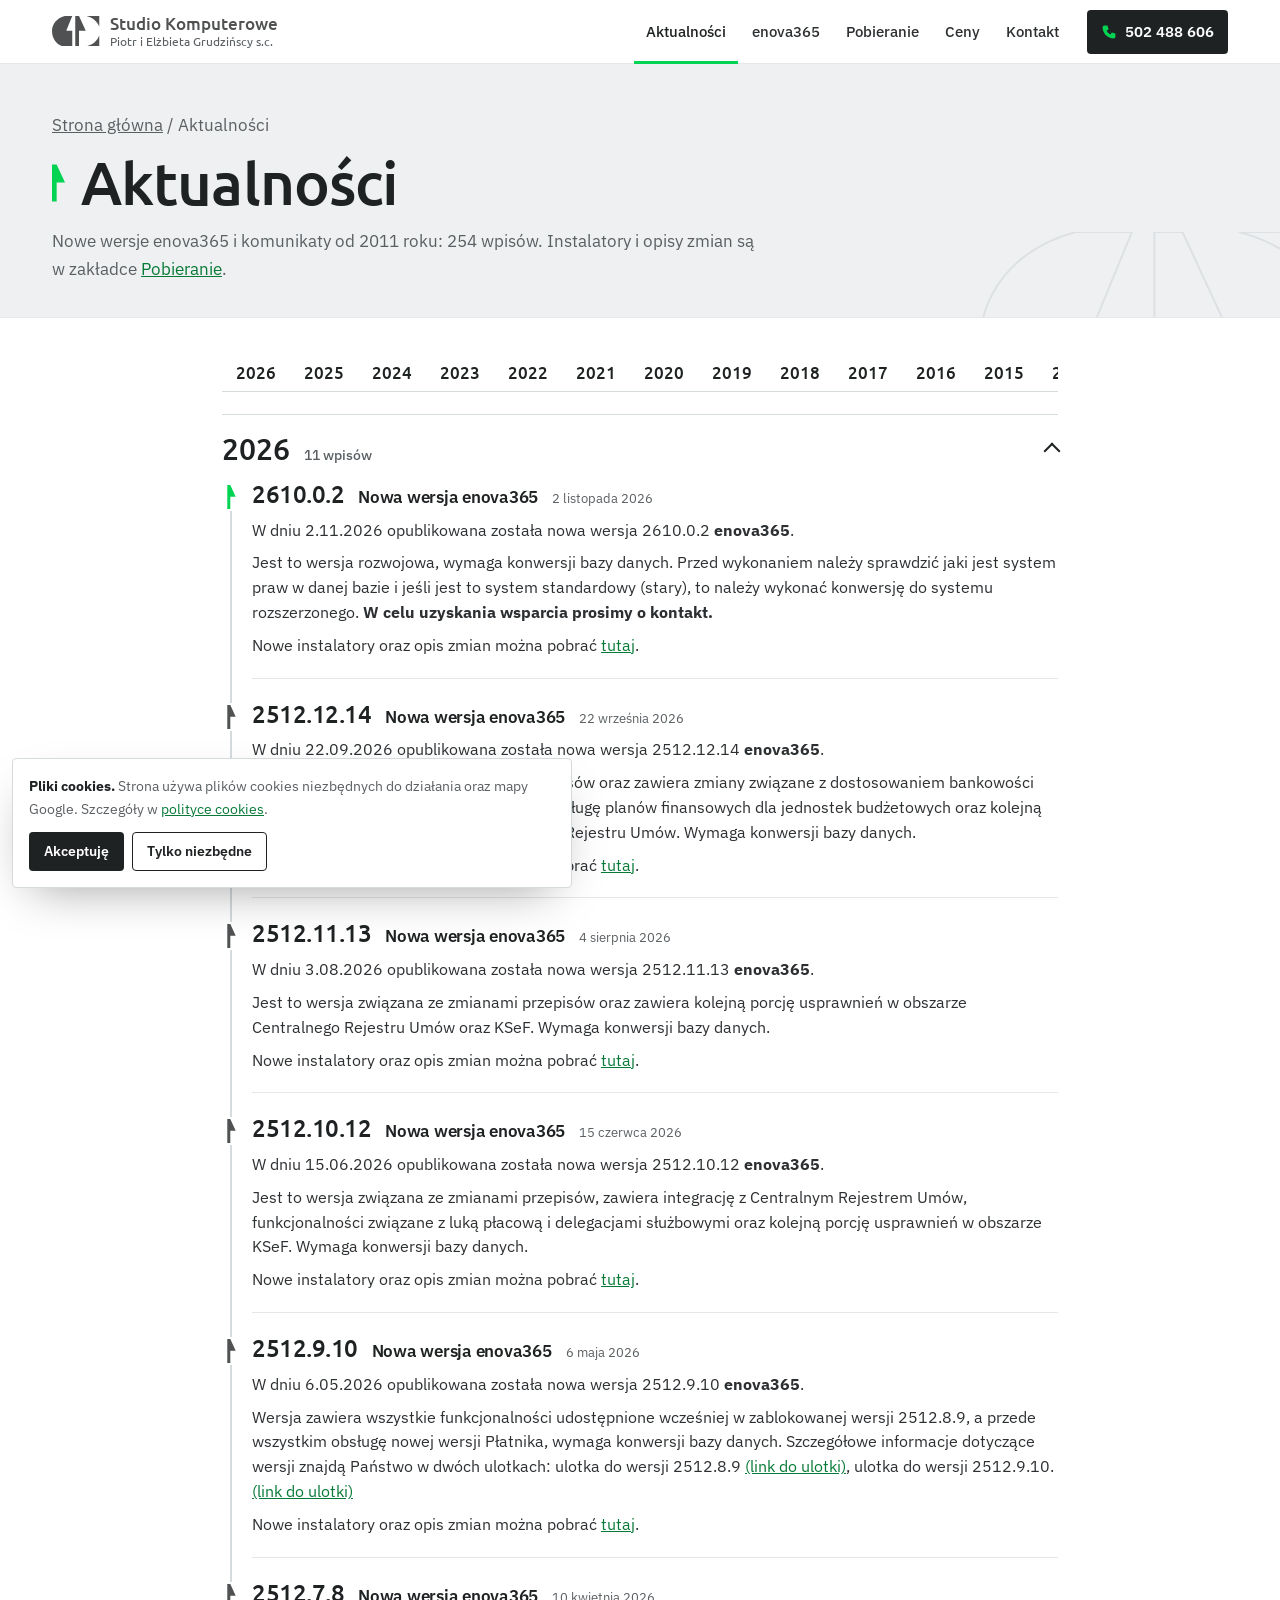
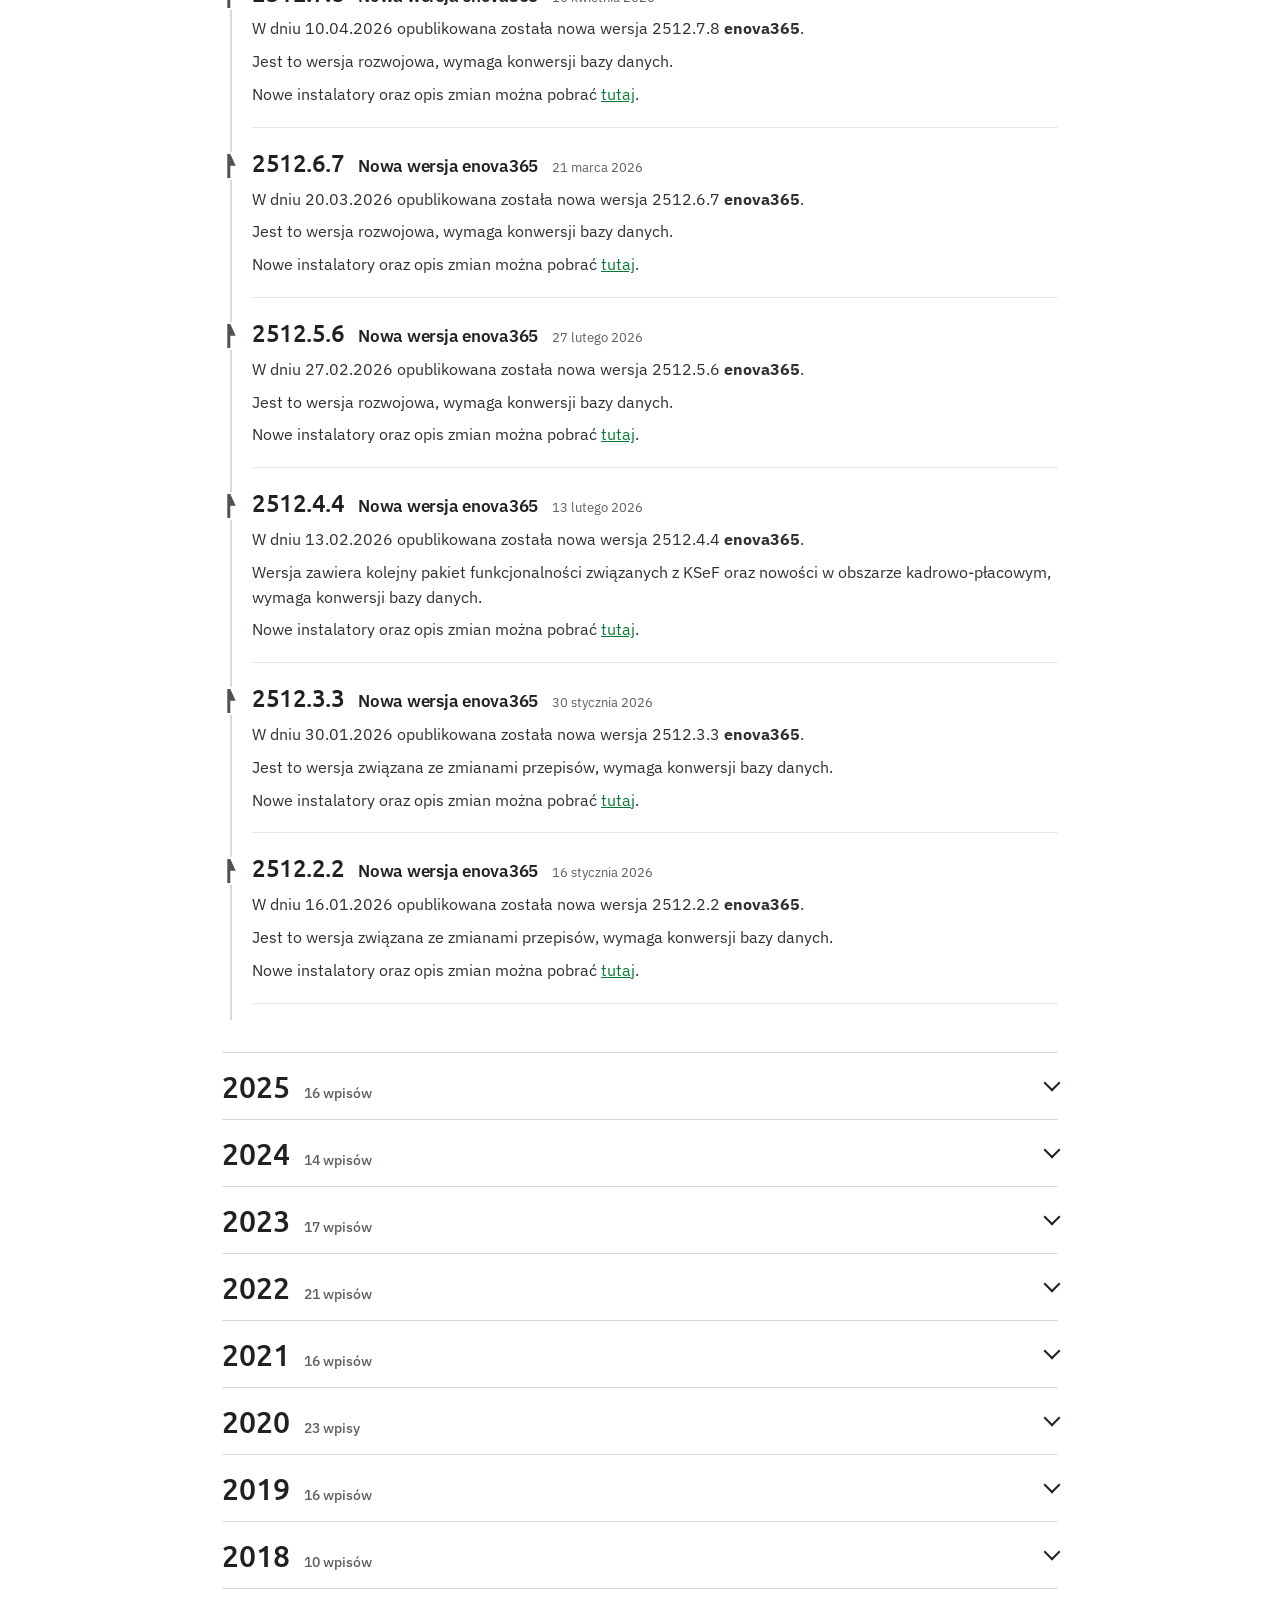
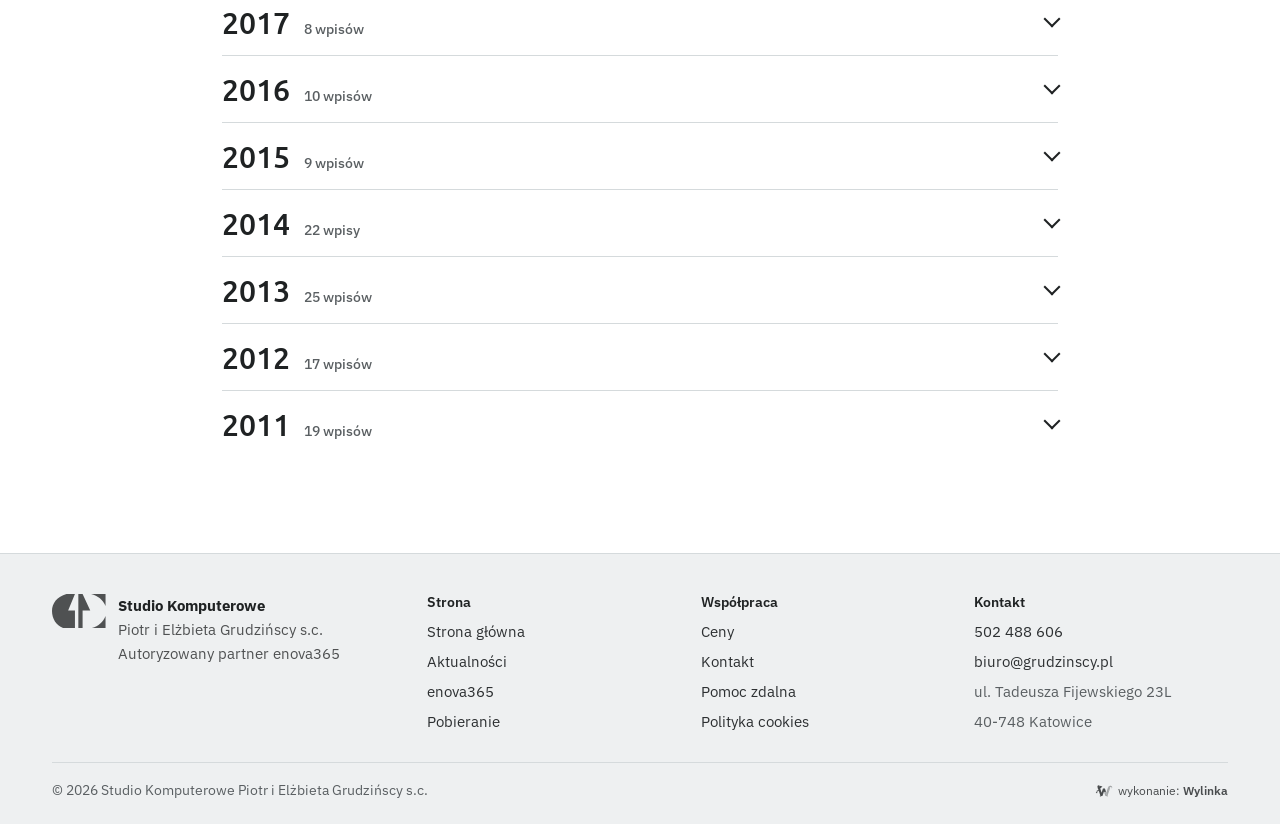
==== commit 1325bf8a: "Poprawka wg sekcji 1a: pelnoekranowe zdjecie w hero, bez ikon z zestawow, bez pasteli i monospace, c" ====
--- a/aktualnosci/index.html
+++ b/aktualnosci/index.html
@@ -10,7 +10,7 @@
 <link rel="icon" href="../assets/favicon.svg" type="image/svg+xml">
 <link rel="preconnect" href="https://fonts.googleapis.com">
 <link rel="preconnect" href="https://fonts.gstatic.com" crossorigin>
-<link href="https://fonts.googleapis.com/css2?family=IBM+Plex+Mono:wght@500&family=IBM+Plex+Sans:wght@400;500;600&family=Ubuntu:wght@400;500&display=swap" rel="stylesheet">
+<link href="https://fonts.googleapis.com/css2?family=IBM+Plex+Sans:wght@400;500;600&family=Ubuntu:wght@400;500&display=swap" rel="stylesheet">
 <link rel="stylesheet" href="../assets/style.css">
 <style>
 .wylinka-badge{display:inline-flex;align-items:center;gap:.4em;color:inherit;text-decoration:none;font-size:.875em;line-height:1;opacity:.85}
@@ -32,9 +32,9 @@
     <a class="brand" href="../" aria-label="Studio Komputerowe Grudzińscy - strona główna"><svg class="emb" viewBox="0 0 64 40" aria-hidden="true"><path d="M17 0H27L19 19.5H27V40H13C5 37 0 29 0 20C0 11 6 3 17 0Z"/><path d="M31 0H36L45 19.5H36V40H31Z"/><path d="M46 0H63V14C60 7 54 2 46 0Z"/><path d="M63 26V40H47C55 38 60 33 63 26Z"/></svg><span class="brand-t"><b>Studio Komputerowe</b><span>Piotr i Elżbieta Grudzińscy s.c.</span></span></a>
     <nav class="nav" id="nav" aria-label="Menu główne">
       <ul><li><a href="../aktualnosci/" aria-current="page">Aktualności</a></li><li><a href="../enova365/">enova365</a></li><li><a href="../pobieranie/">Pobieranie</a></li><li><a href="../ceny/">Ceny</a></li><li><a href="../kontakt/">Kontakt</a></li></ul>
-      <div class="nav-foot"><a class="btn btn-pri" href="tel:+48502488606"><svg viewBox="0 0 24 24" aria-hidden="true"><path fill="currentColor" d="M6.6 10.8a15.1 15.1 0 0 0 6.6 6.6l2.2-2.2c.3-.3.7-.4 1-.2 1.1.4 2.3.6 3.6.6.6 0 1 .4 1 1V20c0 .6-.4 1-1 1A17 17 0 0 1 3 4c0-.6.4-1 1-1h3.5c.6 0 1 .4 1 1 0 1.3.2 2.5.6 3.6.1.3 0 .7-.2 1l-2.3 2.2z"/></svg><span>Zadzwoń: 502 488 606</span></a><a href="mailto:biuro@grudzinscy.pl">biuro@grudzinscy.pl</a><span>ul. Tadeusza Fijewskiego 23L, 40-748 Katowice</span></div>
+      <div class="nav-foot"><a class="btn btn-pri" href="tel:+48502488606"><span>Zadzwoń: 502 488 606</span></a><a href="mailto:biuro@grudzinscy.pl">biuro@grudzinscy.pl</a><span>ul. Tadeusza Fijewskiego 23L, 40-748 Katowice</span></div>
     </nav>
-    <a class="top-tel" href="tel:+48502488606" aria-label="Zadzwoń: 502 488 606"><svg viewBox="0 0 24 24" aria-hidden="true"><path fill="currentColor" d="M6.6 10.8a15.1 15.1 0 0 0 6.6 6.6l2.2-2.2c.3-.3.7-.4 1-.2 1.1.4 2.3.6 3.6.6.6 0 1 .4 1 1V20c0 .6-.4 1-1 1A17 17 0 0 1 3 4c0-.6.4-1 1-1h3.5c.6 0 1 .4 1 1 0 1.3.2 2.5.6 3.6.1.3 0 .7-.2 1l-2.3 2.2z"/></svg><span>502 488 606</span></a>
+    <a class="top-tel" href="tel:+48502488606" aria-label="Zadzwoń: 502 488 606"><svg class="tg" viewBox="0 0 20 20" aria-hidden="true"><path d="M4 2h4l1.5 4.5-2.5 1.8a10 10 0 0 0 4.7 4.7l1.8-2.5L18 12v4a2 2 0 0 1-2 2C8.3 18 2 11.7 2 4a2 2 0 0 1 2-2z"/></svg><span>502 488 606</span></a>
     <button class="burger" type="button" aria-label="Menu" aria-expanded="false" aria-controls="nav"><span></span></button>
   </div>
 </header>
--- a/assets/style.css
+++ b/assets/style.css
@@ -1,214 +1,203 @@
 :root{
-  --g:#4F5152;--ink:#1E2122;--text:#2D3032;--muted:#5C6164;--line:#DCE1E2;--line2:#E9ECED;
-  --bg:#FFFFFF;--bg2:#F2F4F4;--bg3:#E8ECEC;--green:#03D353;--green-ink:#06381A;--link:#0A7A3A;
-  --r:14px;--hh:64px;
-  --f-head:"Ubuntu",system-ui,sans-serif;--f-text:"IBM Plex Sans",system-ui,sans-serif;--f-mono:"IBM Plex Mono",ui-monospace,monospace;
+  --g:#4F5152;--ink:#1F2223;--text:#2D3032;--muted:#5A5F62;--line:#D5DADC;--line2:#E4E8E9;
+  --bg:#FFFFFF;--bg2:#EEF0F1;--dark:#1F2223;--green:#03D353;--green-ink:#05301A;--link:#087A37;--warn:#C2410C;
+  --r:4px;--hh:64px;
+  --f-head:"Ubuntu",system-ui,sans-serif;--f-text:"IBM Plex Sans",system-ui,sans-serif;
 }
 *,*::before,*::after{box-sizing:border-box}
 html{-webkit-text-size-adjust:100%;scroll-behavior:smooth;scroll-padding-top:calc(var(--hh) + 12px)}
 body{margin:0;background:var(--bg);color:var(--text);font:400 16px/1.6 var(--f-text);overflow-x:hidden}
 img{max-width:100%;height:auto;display:block}
 a{color:var(--link)}
-h1,h2,h3{font-family:var(--f-head);color:var(--ink);line-height:1.15;margin:0;font-weight:500;letter-spacing:-.01em}
+h1,h2,h3{font-family:var(--f-head);color:var(--ink);line-height:1.12;margin:0;font-weight:500;letter-spacing:-.015em}
 p{margin:0}
 .wrap{width:100%;max-width:1240px;margin:0 auto;padding:0 16px}
 @media(min-width:768px){.wrap{padding:0 32px}}
 .skip{position:absolute;left:-999px;top:0}.skip:focus{left:8px;top:8px;z-index:99;background:#fff;padding:8px 12px}
-.mono{font-family:var(--f-mono)}
 :focus-visible{outline:2px solid var(--g);outline-offset:3px}
+.vnum,.pv,.vc-n,.cur-n,.hero-ver b{font-family:var(--f-head);font-variant-numeric:tabular-nums;letter-spacing:-.02em}
 
 /* znak z logo */
 .emb{display:block;width:auto;fill:currentColor}
 .mark{display:inline-block;width:9px;height:26px;fill:var(--green);flex:none}
+.arr{display:inline-block;width:8px;height:16px;fill:currentColor}
 
 /* header */
-.top{position:sticky;top:0;z-index:50;background:rgba(255,255,255,.96);backdrop-filter:saturate(1.4) blur(8px);border-bottom:1px solid var(--line2)}
-.top-in{height:var(--hh);display:flex;align-items:center;gap:16px}
+.top{position:sticky;top:0;z-index:50;background:#fff;border-bottom:1px solid var(--line2)}
+.top-in{height:calc(var(--hh) - 1px);display:flex;align-items:center;gap:16px}
 .brand{display:flex;align-items:center;gap:10px;color:var(--g);text-decoration:none;min-width:0}
 .brand .emb{height:30px}
 .brand-t{display:flex;flex-direction:column;line-height:1.1;min-width:0}
 .brand-t b{font:500 17px/1.1 var(--f-head);color:var(--g);white-space:nowrap}
 .brand-t span{font:400 12px/1.2 var(--f-head);color:var(--muted);white-space:nowrap}
 .nav{margin-left:auto}
-.nav ul{list-style:none;margin:0;padding:0;display:flex;gap:4px}
-.nav a{display:block;padding:8px 12px;border-radius:8px;color:var(--text);text-decoration:none;font-weight:500;font-size:15px}
-.nav a:hover{background:var(--bg2)}
-.nav a[aria-current="page"]{color:var(--ink);background:var(--bg2);box-shadow:inset 0 -2px 0 var(--green)}
+.nav ul{list-style:none;margin:0;padding:0;display:flex;gap:2px}
+.nav a{display:block;padding:20px 12px;color:var(--text);text-decoration:none;font-weight:500;font-size:15px;box-shadow:inset 0 -3px 0 transparent}
+.nav a:hover{box-shadow:inset 0 -3px 0 var(--line)}
+.nav a[aria-current="page"]{color:var(--ink);box-shadow:inset 0 -3px 0 var(--green)}
 .nav-foot{display:none}
-.top-tel{display:inline-flex;align-items:center;gap:8px;padding:9px 14px;border-radius:10px;background:var(--ink);color:#fff;text-decoration:none;font-weight:600;font-size:15px;white-space:nowrap}
-.top-tel svg{width:17px;height:17px}
+.top-tel{display:inline-flex;align-items:center;gap:8px;padding:10px 14px;border-radius:var(--r);background:var(--ink);color:#fff;text-decoration:none;font-weight:600;font-size:15px;white-space:nowrap}
+.tg{width:16px;height:16px;fill:var(--green)}
 .burger{display:none}
 @media(max-width:1023px){
-  .burger{display:inline-flex;align-items:center;justify-content:center;width:44px;height:44px;border:1px solid var(--line);border-radius:10px;background:#fff;margin-left:6px;cursor:pointer;padding:0}
+  .burger{display:inline-flex;align-items:center;justify-content:center;width:44px;height:44px;border:1px solid var(--line);border-radius:var(--r);background:#fff;margin-left:6px;cursor:pointer;padding:0}
   .burger span{display:block;width:18px;height:2px;background:var(--ink);position:relative}
   .burger span::before,.burger span::after{content:"";position:absolute;left:0;width:18px;height:2px;background:var(--ink)}
   .burger span::before{top:-6px}.burger span::after{top:6px}
   .top-tel{margin-left:auto;padding:0;width:44px;height:44px;justify-content:center}
   .top-tel span{display:none}
-  .nav{position:fixed;inset:var(--hh) 0 auto 0;height:calc(100dvh - var(--hh));background:#fff;margin:0;padding:12px 16px 24px;display:none;flex-direction:column;overflow:auto}
+  .tg{width:18px;height:18px}
+  .nav{position:fixed;inset:var(--hh) 0 auto 0;height:calc(100dvh - var(--hh));background:#fff;margin:0;padding:8px 16px 24px;display:none;flex-direction:column;overflow:auto}
   .nav.open{display:flex}
-  .nav ul{flex-direction:column;gap:2px}
-  .nav a{font:500 22px/1.2 var(--f-head);padding:14px 12px;border-bottom:1px solid var(--line2);border-radius:0;display:flex;align-items:center;gap:12px}
-  .nav a[aria-current="page"]{box-shadow:inset 3px 0 0 var(--green);background:var(--bg2)}
+  .nav ul{flex-direction:column;gap:0}
+  .nav a{font:500 24px/1.2 var(--f-head);padding:16px 4px;border-bottom:1px solid var(--line2);box-shadow:none;display:flex;align-items:center;gap:12px}
+  .nav a[aria-current="page"]{box-shadow:none;color:var(--ink)}
+  .nav a[aria-current="page"]::before{content:"";width:6px;height:22px;background:var(--green)}
   .nav-foot{display:grid;gap:10px;margin-top:auto;padding-top:20px}
-  .nav-foot a{font:500 16px/1.3 var(--f-text);border:0;padding:0}
+  .nav-foot a,.nav-foot span{font:500 16px/1.3 var(--f-text);border:0;padding:0}
   .nav-foot .btn{justify-content:center;padding:15px}
 }
 @media(max-width:380px){.brand-t span{display:none}.brand-t b{font-size:16px}}
 
 /* buttons */
-.btn{display:inline-flex;align-items:center;gap:10px;padding:14px 20px;border-radius:12px;font:600 16px/1.2 var(--f-text);text-decoration:none;border:1px solid transparent;cursor:pointer;white-space:nowrap}
-.btn svg{width:18px;height:18px;flex:none}
+.btn{display:inline-flex;align-items:center;justify-content:center;gap:10px;padding:15px 22px;border-radius:var(--r);font:600 16px/1.2 var(--f-text);text-decoration:none;border:1px solid transparent;cursor:pointer;max-width:100%}
 .btn-pri{background:var(--green);color:var(--green-ink)}
-.btn-pri:hover{background:#00C04A}
+.btn-pri:hover{background:#00BF4A}
 .btn-dark{background:var(--ink);color:#fff}
-.btn-sec{background:#fff;color:var(--ink);border-color:var(--line)}
-.btn-sec:hover{border-color:var(--g)}
-.arr{display:inline-block;width:8px;height:16px;fill:currentColor}
-
-/* hero */
-.hero{position:relative;overflow:hidden;background:#fff}
-.hero-in{display:flex;flex-direction:column;min-height:calc(100svh - var(--hh));padding-top:22px;padding-bottom:20px}
-.hero-left{flex:1;display:flex;flex-direction:column;justify-content:space-between;gap:18px}
-.hero-bg{position:absolute;right:-60px;bottom:-140px;width:360px;height:auto;color:var(--bg3);fill:none;stroke:currentColor;stroke-width:.35;z-index:0;pointer-events:none}
-.partner{height:40px;width:auto;margin-left:-2px}
-.hero h1{font-size:clamp(34px,9.4vw,66px);font-weight:500;margin-top:14px;letter-spacing:-.02em}
-.hero .lead{margin-top:14px;font-size:17px;color:var(--muted);max-width:34em}
-.pair{display:grid;grid-template-columns:1fr 104px;gap:10px;align-items:stretch}
-.mini{margin:0;position:relative;border-radius:var(--r);overflow:hidden;background:#E6E8E9;min-height:150px}
-.mini img{position:absolute;inset:0;width:100%;height:100%;object-fit:cover;object-position:50% 38%}
-.mini figcaption{position:absolute;left:0;right:0;bottom:0;padding:18px 8px 7px;font-size:11px;line-height:1.2;color:#fff;font-weight:600;background:linear-gradient(transparent,rgba(20,22,23,.72))}
-.ver{display:grid;grid-template-columns:1fr;align-content:center;gap:6px;padding:16px 18px;border:1px solid var(--line);border-radius:var(--r);background:#fff;text-decoration:none;color:var(--text);position:relative;overflow:hidden}
-.ver::before{content:"";position:absolute;left:0;top:0;bottom:0;width:4px;background:var(--green)}
-.ver .emb{display:none}
-.ver-l{font-size:13px;color:var(--muted);font-weight:500}
-.ver-n{font:500 clamp(30px,8.6vw,40px)/1 var(--f-mono);color:var(--ink);letter-spacing:-.03em}
-.ver-m{font-size:14px;color:var(--muted);display:flex;flex-wrap:wrap;gap:6px 10px;align-items:center}
-.tag{display:inline-block;font:600 11px/1 var(--f-text);letter-spacing:.02em;padding:4px 7px;border-radius:6px;background:#FFF1E6;color:#8A3B00}
-.hero-cta{display:grid;grid-template-columns:1fr;gap:10px}
-.hero-cta .btn{justify-content:center}
-.hero-fig{display:none}
-@media(min-width:600px){.hero-cta{grid-template-columns:auto auto;justify-content:start}.pair{grid-template-columns:minmax(0,420px) 120px}}
+.btn-sec{background:#fff;color:var(--ink);border-color:var(--ink)}
+.btn-sec:hover{background:var(--bg2)}
+.btn-ghost{background:transparent;color:#fff;border-color:rgba(255,255,255,.55)}
+.btn-ghost:hover{border-color:#fff}
+
+/* hero: pełnoekranowe zdjęcie statuetki, hasło na zdjęciu */
+.hero{position:relative;overflow:hidden;background:var(--dark);color:#fff;isolation:isolate}
+.hero-bgimg{display:none}
+.hero-photo{position:absolute;inset:0;width:100%;height:100%;object-fit:cover;object-position:50% 18%;z-index:-2}
+.hero::after{content:"";position:absolute;inset:0;z-index:-1;background:linear-gradient(180deg,rgba(18,20,21,.05) 0%,rgba(18,20,21,.25) 30%,rgba(18,20,21,.86) 58%,rgba(18,20,21,.96) 100%)}
+.hero-in{display:flex;flex-direction:column;justify-content:flex-end;min-height:calc(100svh - var(--hh));padding-top:24px;padding-bottom:22px;gap:14px}
+.partner{height:34px;width:auto;margin-left:-2px}
+.hero h1{color:#fff;font-size:clamp(36px,10vw,92px);font-weight:500;letter-spacing:-.025em;max-width:11em}
+.hero .lead{font-size:17px;color:#D9DEE0;max-width:32em}
+.hero-ver{display:grid;grid-template-columns:auto 1fr;align-items:baseline;gap:2px 14px;color:#fff;text-decoration:none;border-top:1px solid rgba(255,255,255,.28);padding-top:12px}
+.hero-ver span{font-size:14px;color:#C4CACD}
+.hero-ver span:first-child{grid-column:1/-1}
+.hero-ver b{font-size:38px;font-weight:500;line-height:1}
+.hero .btn{width:100%;margin-top:4px}
+.hero-cap{display:none}
+@media(min-width:600px){.hero .btn{width:auto;align-self:flex-start}}
 @media(min-width:1024px){
-  .hero-in{display:grid;grid-template-columns:1.12fr .88fr;align-items:stretch;gap:56px;min-height:min(calc(100svh - var(--hh)),900px);padding-top:36px;padding-bottom:36px}
-  .hero-left{justify-content:center;gap:0}
-  .hero .lead{font-size:19px;margin-top:20px}
-  .pair{margin-top:32px;grid-template-columns:minmax(0,440px)}
-  .mini{display:none}
-  .ver{padding:20px 24px}
-  .ver-n{font-size:44px}
-  .hero-cta{margin-top:24px}
-  .hero-fig{display:block;position:relative;margin:0;border-radius:22px;overflow:hidden;background:#D9DBDC}
-  .hero-fig img{position:absolute;inset:0;width:100%;height:100%;object-fit:cover;object-position:50% 45%}
-  .hero-fig figcaption{position:absolute;left:0;right:0;bottom:0;padding:40px 24px 18px;font-size:14px;font-weight:600;color:#fff;background:linear-gradient(transparent,rgba(20,22,23,.66))}
-}
-@media(max-height:700px) and (max-width:600px){.hero .lead{font-size:15.5px}.hero h1{font-size:30px;margin-top:10px}.partner{height:30px}.hero-left{gap:12px}.mini{min-height:120px}}
+  .hero-bgimg{display:block;position:absolute;inset:-80px;z-index:-3;background:url(../img/partner-dekady-enova.webp) 50% 40%/cover;filter:blur(36px) brightness(.5) saturate(1.15)}
+  .hero-photo{inset:0 auto 0 auto;right:max(0px,calc((100vw - 1240px)/2));width:auto;height:100%;object-fit:cover;z-index:-1;-webkit-mask-image:linear-gradient(90deg,transparent 0,#000 18%);mask-image:linear-gradient(90deg,transparent 0,#000 18%)}
+  .hero::after{z-index:-2;background:linear-gradient(90deg,rgba(18,20,21,.92) 0%,rgba(18,20,21,.7) 45%,rgba(18,20,21,.25) 100%)}
+  .hero-in{justify-content:center;min-height:min(calc(100svh - var(--hh)),980px);padding-top:56px;padding-bottom:56px;gap:22px}
+  .hero h1{max-width:9.5em}
+  .hero .lead{font-size:20px;max-width:28em}
+  .hero-ver{max-width:560px;margin-top:8px}
+  .hero-ver b{font-size:52px}
+  .partner{height:44px}
+  .hero-cap{display:block;position:absolute;bottom:18px;right:max(32px,calc((100vw - 1240px)/2 + 32px));font-size:13px;color:#C4CACD;margin:0}
+}
+@media(max-height:720px) and (max-width:600px){.hero h1{font-size:32px}.hero .lead{font-size:15.5px}.hero-ver b{font-size:30px}.partner{height:28px}.hero-in{gap:10px}}
 
 /* sections */
 .sec{padding:64px 0}
 .sec-alt{background:var(--bg2)}
+.sec-dark{background:var(--dark);color:#C9CFD2}
+.sec-dark h2,.sec-dark h3{color:#fff}
 .sec-h{display:flex;align-items:flex-end;justify-content:space-between;gap:16px;margin-bottom:28px;flex-wrap:wrap}
-.sec-h h2{font-size:clamp(28px,5.4vw,44px);display:flex;align-items:center;gap:14px}
-.sec-h p{color:var(--muted);max-width:38em;margin-top:10px}
-.sec-h .more{font-weight:600;text-decoration:none;display:inline-flex;align-items:center;gap:8px}
+.sec-h h2{font-size:clamp(28px,5.4vw,46px);display:flex;align-items:center;gap:14px}
+.sec-h p{color:var(--muted);max-width:40em;margin-top:10px}
 @media(min-width:1024px){.sec{padding:96px 0}}
-
-/* separator: linia z połówką grotu */
-.sep{height:22px;display:flex;align-items:center;gap:0;color:var(--line)}
-.sep::before{content:"";flex:1;height:1px;background:currentColor}
 
 /* swipe */
 .swipe{position:relative}
-.track{display:grid;grid-auto-flow:column;grid-auto-columns:84%;gap:14px;overflow-x:auto;scroll-snap-type:x mandatory;padding:4px 16px 18px;margin:0 -16px;scrollbar-width:none;cursor:grab;overscroll-behavior-x:contain}
+.track{display:grid;grid-auto-flow:column;grid-auto-columns:84%;gap:14px;overflow-x:auto;scroll-snap-type:x mandatory;padding:4px 16px 18px;margin:0 -16px;scroll-padding-inline:16px;scrollbar-width:none;cursor:grab;overscroll-behavior-x:contain}
 .track::-webkit-scrollbar{display:none}
 .track.drag{cursor:grabbing;scroll-snap-type:none}
 .track.drag a{pointer-events:none}
 .track>*{scroll-snap-align:start}
-@media(min-width:768px){.track{grid-auto-columns:calc((100% - 28px)/2.4);margin:0 -32px;padding:4px 32px 18px}}
-@media(min-width:1024px){.track{grid-auto-columns:calc((100% - 42px)/3.3)}}
+@media(min-width:768px){.track{grid-auto-columns:calc((100% - 28px)/2.4);margin:0 -32px;padding:4px 32px 18px;scroll-padding-inline:32px}}
+@media(min-width:1024px){.track{grid-auto-columns:calc((100% - 42px)/3.3)}.track.t3{grid-auto-columns:calc((100% - 28px)/3)}}
 .sw-ctl{display:flex;gap:8px}
-.sw-ctl button{width:46px;height:46px;border-radius:12px;border:1px solid var(--line);background:#fff;cursor:pointer;display:grid;place-items:center;color:var(--ink)}
-.sw-ctl button:disabled{opacity:.35;cursor:default}
-.sw-ctl svg{width:18px;height:18px}
+.sw-ctl button{width:48px;height:48px;border-radius:var(--r);border:1px solid var(--ink);background:#fff;cursor:pointer;display:grid;place-items:center;color:var(--ink)}
+.sw-ctl button:disabled{opacity:.3;cursor:default}
+.sw-ctl svg{width:9px;height:24px;fill:currentColor}
 .dots{display:flex;gap:6px;justify-content:center;margin-top:4px}
-.dots i{width:7px;height:7px;border-radius:50%;background:var(--line)}
-.dots i.on{background:var(--g);width:20px;border-radius:4px}
+.dots i{width:7px;height:7px;background:var(--line)}
+.dots i.on{background:var(--ink);width:22px}
+.swipe.static .sw-ctl,.swipe.static .dots{display:none}
 
 /* karta wersji */
-.vc{display:flex;flex-direction:column;gap:10px;background:#fff;border:1px solid var(--line);border-radius:var(--r);padding:20px;min-height:100%;position:relative}
-.vc::before{content:"";position:absolute;left:20px;top:0;width:44px;height:3px;background:var(--green);border-radius:0 0 3px 3px}
-.vc-top{display:flex;justify-content:space-between;align-items:baseline;gap:10px}
-.vc-n{font:500 26px/1.1 var(--f-mono);color:var(--ink)}
+.vc{display:flex;flex-direction:column;gap:10px;background:#fff;border:1px solid var(--line);border-radius:var(--r);padding:22px;min-height:100%}
+.vc-top{display:flex;justify-content:space-between;align-items:baseline;gap:10px;border-bottom:1px solid var(--line2);padding-bottom:12px}
+.vc-n{font-size:30px;line-height:1.05;font-weight:500;color:var(--ink)}
 .vc-d{font-size:13px;color:var(--muted);white-space:nowrap}
 .vc h3{font-size:17px;font-family:var(--f-text);font-weight:600}
 .vc p{font-size:15px;color:var(--muted)}
-.vc a.go{margin-top:auto;font-weight:600;text-decoration:none;display:inline-flex;align-items:center;gap:8px}
-
-/* moduły */
-.mods{display:grid;grid-template-columns:1fr 1fr;gap:10px}
-.mod{display:flex;align-items:center;gap:12px;padding:16px;border:1px solid var(--line);border-radius:12px;background:#fff;font-weight:600;color:var(--ink);min-height:68px}
+.vc a.go,.go{margin-top:auto;font-weight:600;text-decoration:none;display:inline-flex;align-items:center;gap:8px}
+
+/* moduły: typografia, bez kart */
+.mods{display:grid;grid-template-columns:1fr;border-bottom:1px solid var(--line)}
+.mod{display:flex;align-items:center;gap:14px;padding:15px 0;border-top:1px solid var(--line);font:500 21px/1.25 var(--f-head);color:var(--ink)}
 .mod .mark{height:22px;width:8px}
-.mod-link{background:var(--ink);color:#fff;border-color:var(--ink);text-decoration:none;justify-content:space-between}
-.mod-link .arr{fill:var(--green)}
-@media(min-width:768px){.mods{grid-template-columns:repeat(4,1fr)}}
+.mod-link{text-decoration:none;color:var(--link);justify-content:space-between;font-size:18px;font-family:var(--f-text);font-weight:600}
+@media(min-width:768px){.mods{grid-template-columns:1fr 1fr;column-gap:32px}}
+.mods.n7 .mod:last-child{grid-column:auto}
 .split{display:grid;gap:28px}
 @media(min-width:1024px){.split{grid-template-columns:.9fr 1.1fr;gap:64px;align-items:start}}
 .split .txt p+p{margin-top:12px}
 .split .txt{color:var(--muted);font-size:17px}
 
 /* odmiany */
-.ed{border-radius:var(--r);padding:22px;border:1px solid var(--line);background:#fff;display:flex;flex-direction:column;gap:10px;min-height:100%}
-.ed h3{font-size:22px;display:flex;align-items:center;gap:10px}
-.ed i{width:14px;height:14px;border-radius:50%;display:inline-block}
+.ed{border-radius:var(--r);padding:24px;border:1px solid var(--line);background:#fff;display:flex;flex-direction:column;gap:12px;min-height:100%}
+.ed h3{font-size:24px}
+.ed i{display:none}
 .ed p{color:var(--muted);font-size:15px}
-.ed-s i{background:linear-gradient(135deg,#E9ECEE,#A7AEB3)}
-.ed-z i{background:linear-gradient(135deg,#F3DFA4,#B0843C)}
-.ed-p i{background:linear-gradient(135deg,#F2F4F6,#8E99A3);box-shadow:inset 0 0 0 1px #7C8790}
 
 /* nagroda */
 .award{display:grid;gap:28px;align-items:center}
-.award-fig{margin:0;border-radius:22px;overflow:hidden;aspect-ratio:490/740;max-height:640px;background:#D9DBDC;position:relative}
+.award-fig{margin:0;overflow:hidden;aspect-ratio:490/740;max-height:640px;background:#D9DBDC;position:relative}
 .award-fig img{position:absolute;inset:0;width:100%;height:100%;object-fit:cover}
-@media(max-width:1023px){.award-fig{aspect-ratio:4/3}.award-fig img{object-position:50% 40%}}
-.award blockquote{margin:0;font:500 clamp(24px,4.4vw,36px)/1.25 var(--f-head);color:var(--ink)}
+@media(max-width:1023px){.award-fig{aspect-ratio:4/3;margin:0 -16px}.award-fig img{object-position:50% 40%}}
+.award blockquote{margin:0;font:500 clamp(24px,4.4vw,38px)/1.25 var(--f-head);color:var(--ink)}
 .award .src{margin-top:16px;color:var(--muted)}
 @media(min-width:1024px){.award{grid-template-columns:.8fr 1.2fr;gap:72px}}
 
-/* pomoc + ceny */
-.duo{display:grid;gap:14px}
-@media(min-width:900px){.duo{grid-template-columns:1fr 1fr}}
-.box{border:1px solid var(--line);border-radius:var(--r);padding:24px;background:#fff;display:flex;flex-direction:column;gap:12px}
-.box h3{font-size:24px;display:flex;align-items:center;gap:12px}
-.box p{color:var(--muted)}
-.box .btn{align-self:flex-start;margin-top:auto}
+/* pomoc + ceny (ciemna sekcja) */
+.duo{display:grid;gap:40px}
+@media(min-width:900px){.duo{grid-template-columns:1fr 1fr;gap:64px}}
+.box{display:flex;flex-direction:column;gap:14px;min-width:0;border-top:1px solid var(--line);padding-top:22px}
+.box h3{font-size:30px;display:flex;align-items:center;gap:12px}
+.box p{color:var(--muted);font-size:17px}
+.box .btn{align-self:flex-start;margin-top:auto;white-space:normal;text-align:left}
+.sec-dark .box{border-top-color:rgba(255,255,255,.2)}
+.sec-dark .box p{color:#C2C8CB}
+.sec-dark .btn-dark{background:#fff;color:var(--ink)}
 
 /* kontakt */
-.kontakt{display:grid;gap:24px}
-@media(min-width:1024px){.kontakt{grid-template-columns:1fr 1fr;gap:40px}}
-.kdane{display:grid;gap:12px}
-.kdane a,.kdane div{display:flex;gap:14px;align-items:flex-start;padding:16px 18px;border:1px solid var(--line);border-radius:12px;background:#fff;text-decoration:none;color:var(--ink)}
+.kontakt{display:grid;gap:32px}
+@media(min-width:1024px){.kontakt{grid-template-columns:1fr 1fr;gap:48px}}
+.kdane{display:grid;border-bottom:1px solid var(--line)}
+.kdane a,.kdane div{display:block;padding:16px 0;border-top:1px solid var(--line);text-decoration:none;color:var(--ink)}
 .kdane small{display:block;color:var(--muted);font-size:13px}
-.kdane b{font-weight:600;font-size:17px}
-.kdane svg{width:22px;height:22px;flex:none;margin-top:2px;color:var(--g)}
-.map{border-radius:var(--r);overflow:hidden;border:1px solid var(--line);min-height:280px;background:var(--bg3)}
-.map iframe{display:block;width:100%;height:100%;min-height:280px;border:0}
-.form{display:grid;gap:12px;padding:22px;border:1px solid var(--line);border-radius:var(--r);background:#fff}
-.form h3{font-size:22px}
+.kdane b{font:500 22px/1.3 var(--f-head)}
+.map{overflow:hidden;min-height:300px;background:var(--bg2);margin-top:20px}
+.map iframe{display:block;width:100%;height:100%;min-height:300px;border:0}
+.form{display:grid;gap:12px;padding:24px;border:1px solid var(--line);border-radius:var(--r);background:#fff;align-content:start}
+.form h3{font-size:26px}
 .form label{display:grid;gap:6px;font-size:14px;font-weight:600;color:var(--ink)}
-.form input,.form textarea{font:inherit;font-size:16px;padding:12px 14px;border:1px solid var(--line);border-radius:10px;background:#fff;color:var(--text);width:100%}
+.form input,.form textarea{font:inherit;font-size:16px;padding:12px 14px;border:1px solid var(--line);border-radius:var(--r);background:#fff;color:var(--text);width:100%}
 .form textarea{min-height:120px;resize:vertical}
-.form .btn{justify-content:center}
 .form .note{font-size:13px;color:var(--muted)}
-.form .ok{display:none;padding:12px 14px;border-radius:10px;background:#E3F9EA;color:var(--green-ink);font-weight:600}
-.k-grid{display:grid;gap:14px}
+.form .ok{display:none;padding:12px 0;color:var(--link);font-weight:600}
 
 /* podstrony */
 .ph{background:var(--bg2);border-bottom:1px solid var(--line2);position:relative;overflow:hidden}
-.ph-in{padding-top:40px;padding-bottom:36px;position:relative;z-index:1}
-.ph h1{font-size:clamp(34px,7vw,58px);display:flex;align-items:center;gap:16px}
+.ph-in{padding-top:36px;padding-bottom:34px;position:relative;z-index:1}
+.ph h1{font-size:clamp(34px,7vw,60px);display:flex;align-items:center;gap:16px}
 .ph h1 .mark{height:38px;width:13px}
 .ph p{margin-top:12px;color:var(--muted);font-size:17px;max-width:42em}
-.ph .hero-bg{right:-60px;bottom:-140px;width:360px;color:var(--bg3)}
+.ph .hero-bg{position:absolute;right:-60px;bottom:-140px;width:360px;color:#DDE1E3;fill:none;stroke:currentColor;stroke-width:.35;pointer-events:none}
 .crumbs{font-size:13px;color:var(--muted);margin-bottom:10px}
 .crumbs a{color:var(--muted)}
 .prose{max-width:760px;font-size:17px}
@@ -218,61 +207,66 @@
 .prose ul{padding-left:20px}
 
 /* aktualności: szyna wersji */
-.years{display:flex;gap:8px;overflow-x:auto;scrollbar-width:none;padding:2px 0 6px;margin-bottom:22px}
+.years{display:flex;gap:0;overflow-x:auto;scrollbar-width:none;margin-bottom:22px;border-bottom:1px solid var(--line)}
 .years::-webkit-scrollbar{display:none}
-.years a{flex:none;padding:8px 14px;border:1px solid var(--line);border-radius:999px;text-decoration:none;color:var(--ink);font:500 15px/1 var(--f-mono);background:#fff}
-.years a:hover{border-color:var(--g)}
+.years a{flex:none;padding:10px 14px;text-decoration:none;color:var(--ink);font:500 17px/1 var(--f-head)}
+.years a:hover{box-shadow:inset 0 -3px 0 var(--green)}
 details.yr{border-top:1px solid var(--line)}
-details.yr>summary{list-style:none;cursor:pointer;display:flex;align-items:center;justify-content:space-between;padding:18px 0;font:500 28px/1 var(--f-mono);color:var(--ink)}
+details.yr>summary{list-style:none;cursor:pointer;display:flex;align-items:center;justify-content:space-between;padding:18px 0;font:500 30px/1 var(--f-head);color:var(--ink)}
 details.yr>summary::-webkit-details-marker{display:none}
 details.yr>summary small{font:500 14px/1 var(--f-text);color:var(--muted)}
-details.yr>summary::after{content:"";width:12px;height:12px;border-right:2px solid var(--g);border-bottom:2px solid var(--g);transform:rotate(45deg);margin-left:14px;margin-top:-6px;transition:transform .2s}
+details.yr>summary::after{content:"";width:12px;height:12px;border-right:2px solid var(--ink);border-bottom:2px solid var(--ink);transform:rotate(45deg);margin-left:14px;margin-top:-6px;transition:transform .2s}
 details.yr[open]>summary::after{transform:rotate(-135deg);margin-top:6px}
 details.yr>summary span{display:flex;align-items:baseline;gap:14px}
-.rail{list-style:none;margin:0 0 26px;padding:0 0 0 28px;position:relative}
+.rail{list-style:none;margin:0 0 26px;padding:0 0 0 30px;position:relative}
 .rail::before{content:"";position:absolute;left:8px;top:6px;bottom:6px;width:2px;background:var(--line)}
 .rail>li{position:relative;padding:0 0 22px}
-.rail>li>.node{position:absolute;left:-28px;top:4px;width:18px;height:26px;display:grid;place-items:center;background:var(--bg)}
+.rail>li>.node{position:absolute;left:-30px;top:2px;width:18px;height:28px;display:grid;place-items:center;background:var(--bg)}
 .rail>li>.node svg{width:9px;height:24px;fill:var(--g)}
 .rail>li:first-child>.node svg{fill:var(--green)}
-.post{background:#fff;border:1px solid var(--line);border-radius:12px;padding:16px 18px}
+.post{border-bottom:1px solid var(--line2);padding-bottom:20px}
 .post-h{display:flex;flex-wrap:wrap;align-items:baseline;gap:4px 14px;margin-bottom:8px}
 .post-h h3{font:600 17px/1.3 var(--f-text);color:var(--ink)}
-.post-h .pv{font:500 20px/1.1 var(--f-mono);color:var(--ink)}
+.post-h .pv{font-size:24px;font-weight:500;line-height:1.1;color:var(--ink)}
 .post-h time{font-size:13px;color:var(--muted)}
 .post-b{font-size:15.5px;color:var(--text);overflow-wrap:anywhere}
 .post-b p{margin:0 0 8px}.post-b p:last-child{margin:0}
 .post-b ul{margin:6px 0 8px;padding-left:20px}
 
 /* pobieranie */
-.cur{display:grid;gap:18px;padding:22px;border-radius:18px;background:#fff;border:1px solid var(--line);box-shadow:0 10px 30px -20px rgba(30,33,34,.4)}
-.cur-n{font:500 clamp(40px,10vw,64px)/1 var(--f-mono);color:var(--ink);letter-spacing:-.02em}
+.cur{display:grid;gap:16px;padding:28px 22px;background:var(--dark);color:#C9CFD2;margin:0 -16px}
+.cur .ver-l{color:#C9CFD2}
+.cur-n{font-size:clamp(48px,13vw,88px);font-weight:500;line-height:1;color:#fff}
 .cur-row{display:flex;flex-wrap:wrap;gap:10px}
-.cur-row .btn{flex:1 1 220px;justify-content:center}
-.warn{padding:12px 14px;border-radius:10px;background:#FFF4EC;color:#7A3300;font-size:15px;border-left:3px solid #E06A1B}
-.dl-grid{display:grid;gap:12px}
-details.grp{border:1px solid var(--line);border-radius:12px;background:#fff}
+.cur-row .btn{flex:1 1 220px;white-space:normal}
+.cur .btn-sec{background:transparent;color:#fff;border-color:rgba(255,255,255,.55)}
+.cur .warn{color:#FFB38A}
+.flag{font-weight:700;color:var(--warn)}
+.cur .flag{color:#FFB38A}
+.warn{font-size:15px;font-weight:600;color:var(--warn)}
+@media(min-width:768px){.cur{margin:0;padding:40px;border-radius:var(--r)}}
+.dl-grid{display:grid;gap:10px}
+details.grp{border:1px solid var(--line);border-radius:var(--r);background:#fff}
 details.grp>summary{list-style:none;cursor:pointer;padding:16px 18px;display:flex;justify-content:space-between;align-items:center;gap:10px;font-weight:600;color:var(--ink)}
 details.grp>summary::-webkit-details-marker{display:none}
-details.grp>summary .mono{font-size:17px}
-details.grp>summary::after{content:"";width:9px;height:9px;border-right:2px solid var(--g);border-bottom:2px solid var(--g);transform:rotate(45deg);flex:none;transition:transform .2s}
+details.grp>summary .vnum{font-size:19px;font-weight:500}
+details.grp>summary::after{content:"";width:9px;height:9px;border-right:2px solid var(--ink);border-bottom:2px solid var(--ink);transform:rotate(45deg);flex:none;transition:transform .2s}
 details.grp[open]>summary::after{transform:rotate(-135deg)}
 details.grp ul{list-style:none;margin:0;padding:0 18px 14px}
 details.grp li{border-top:1px solid var(--line2)}
-details.grp li a{display:flex;gap:10px;align-items:center;padding:11px 0;text-decoration:none;color:var(--text);overflow-wrap:anywhere}
-details.grp li a svg{width:16px;height:16px;flex:none;color:var(--g)}
+details.grp li a{display:block;padding:11px 0;text-decoration:none;color:var(--link);font-weight:500;overflow-wrap:anywhere}
 .arch{width:100%;border-collapse:collapse;font-size:15px}
 .arch td{padding:11px 8px;border-top:1px solid var(--line2);vertical-align:middle}
-.arch td:first-child{padding-left:18px;font:500 16px/1.2 var(--f-mono);color:var(--ink);white-space:nowrap}
+.arch td:first-child{padding-left:18px;font:500 17px/1.2 var(--f-head);font-variant-numeric:tabular-nums;color:var(--ink);white-space:nowrap}
 .arch td.l{text-align:right;padding-right:18px;white-space:nowrap}
-.arch td.l a{margin-left:10px;font-weight:600;text-decoration:none}
+.arch td.l a{margin-left:12px;font-weight:600;text-decoration:none}
 .arch .dt{color:var(--muted);white-space:nowrap}
-@media(max-width:640px){.arch tr{display:grid;grid-template-columns:1fr auto;padding:8px 0;border-top:1px solid var(--line2)}.arch td{border:0;padding:3px 16px}.arch td.l{grid-column:1/-1;text-align:left}.arch td.l a{margin:0 14px 0 0}}
+@media(max-width:640px){.arch,.arch tbody{display:block;width:100%}.arch tr{display:grid;grid-template-columns:auto 1fr;gap:0 8px;padding:8px 0;border-top:1px solid var(--line2)}.arch td{border:0;padding:3px 16px}.arch .dt{white-space:normal;text-align:right}.arch td.l{grid-column:1/-1;text-align:left}.arch td.l a{margin:0 14px 0 0}}
 
 /* footer */
 .foot{background:var(--bg2);border-top:1px solid var(--line);padding:40px 0 22px;color:var(--muted);font-size:15px}
 .foot-g{display:grid;grid-template-columns:1fr 1fr;gap:24px 20px}
-.foot-g h4{font:600 13px/1.2 var(--f-text);color:var(--ink);margin:0 0 10px}
+.foot-g h4{font:600 14px/1.2 var(--f-text);color:var(--ink);margin:0 0 10px}
 .foot-g ul{list-style:none;margin:0;padding:0;display:grid;gap:6px}
 .foot a{color:var(--text);text-decoration:none}
 .foot a:hover{text-decoration:underline}
@@ -282,27 +276,18 @@
 @media(min-width:900px){.foot-g{grid-template-columns:1.4fr 1fr 1fr 1fr}.foot-brand{grid-column:auto;align-items:flex-start}}
 
 /* cookies */
-.ck{position:fixed;left:12px;right:12px;bottom:12px;z-index:80;background:#fff;border:1px solid var(--line);border-radius:14px;box-shadow:0 18px 50px -20px rgba(0,0,0,.4);padding:16px;display:none;gap:12px;max-width:560px;font-size:14px;color:var(--muted)}
+.ck{position:fixed;left:12px;right:12px;bottom:12px;z-index:80;background:#fff;border:1px solid var(--line);border-radius:var(--r);box-shadow:0 18px 50px -20px rgba(0,0,0,.4);padding:16px;display:none;gap:12px;max-width:560px;font-size:14px;color:var(--muted)}
 .ck.show{display:grid}
 .ck b{color:var(--ink)}
 .ck-b{display:flex;gap:8px;flex-wrap:wrap}
 .ck-b .btn{padding:10px 14px;font-size:14px}
 @media(prefers-reduced-motion:reduce){html{scroll-behavior:auto}}
-.btn{max-width:100%}.box .btn,.cur-row .btn{white-space:normal;text-align:left}.box{min-width:0}
-.hero-left{justify-content:flex-start;gap:20px}
-.pair{flex:1}
-.mini{min-height:170px}
-.mini img{object-position:50% 50%}
-.ver{align-content:start}
-.ver-x{font-size:14px;color:var(--text)}
-.ver-go{margin-top:auto;padding-top:8px;font-weight:600;color:var(--link);display:inline-flex;align-items:center;gap:8px;font-size:15px}
-.ver{grid-template-rows:auto auto auto auto 1fr}
-.hero-cta{margin-top:0}
-@media(min-width:1024px){.hero-left{justify-content:center;gap:0}.pair{flex:none}.ver{grid-template-rows:none}.ver-go{padding-top:4px}}
-@media(max-width:640px){.arch,.arch tbody{display:block;width:100%}.arch .dt{white-space:normal;text-align:right}.arch tr{grid-template-columns:auto 1fr;gap:0 8px}}
-.top-in{height:calc(var(--hh) - 1px)}
-.track{scroll-padding-inline:16px}
-@media(min-width:768px){.track{scroll-padding-inline:32px}}
-@media(min-width:1024px){.track.t3{grid-auto-columns:calc((100% - 28px)/3)}.mods{grid-template-columns:repeat(auto-fill,minmax(180px,1fr))}}
-.swipe.static .sw-ctl,.swipe.static .dots{display:none}
-.mods.n7 .mod:last-child{grid-column:1/-1}@media(min-width:1024px){.mods.n7{grid-template-columns:repeat(3,1fr)}}
+.partner{align-self:flex-start}
+.hero-cap{display:none!important}
+@media(min-width:1024px){
+  .hero-photo{right:0;filter:brightness(.9);-webkit-mask-image:linear-gradient(90deg,transparent 0,rgba(0,0,0,.6) 22%,#000 45%);mask-image:linear-gradient(90deg,transparent 0,rgba(0,0,0,.6) 22%,#000 45%)}
+}
+@media(min-width:1024px) and (max-width:1500px){.hero-photo{right:-40px}}
+.arr{width:auto;height:auto;font:500 1.1em/1 var(--f-head)}
+.sw-ctl button{font:500 22px/1 var(--f-head)}
+.cur>p:not(.warn){color:#C2C8CB!important}
